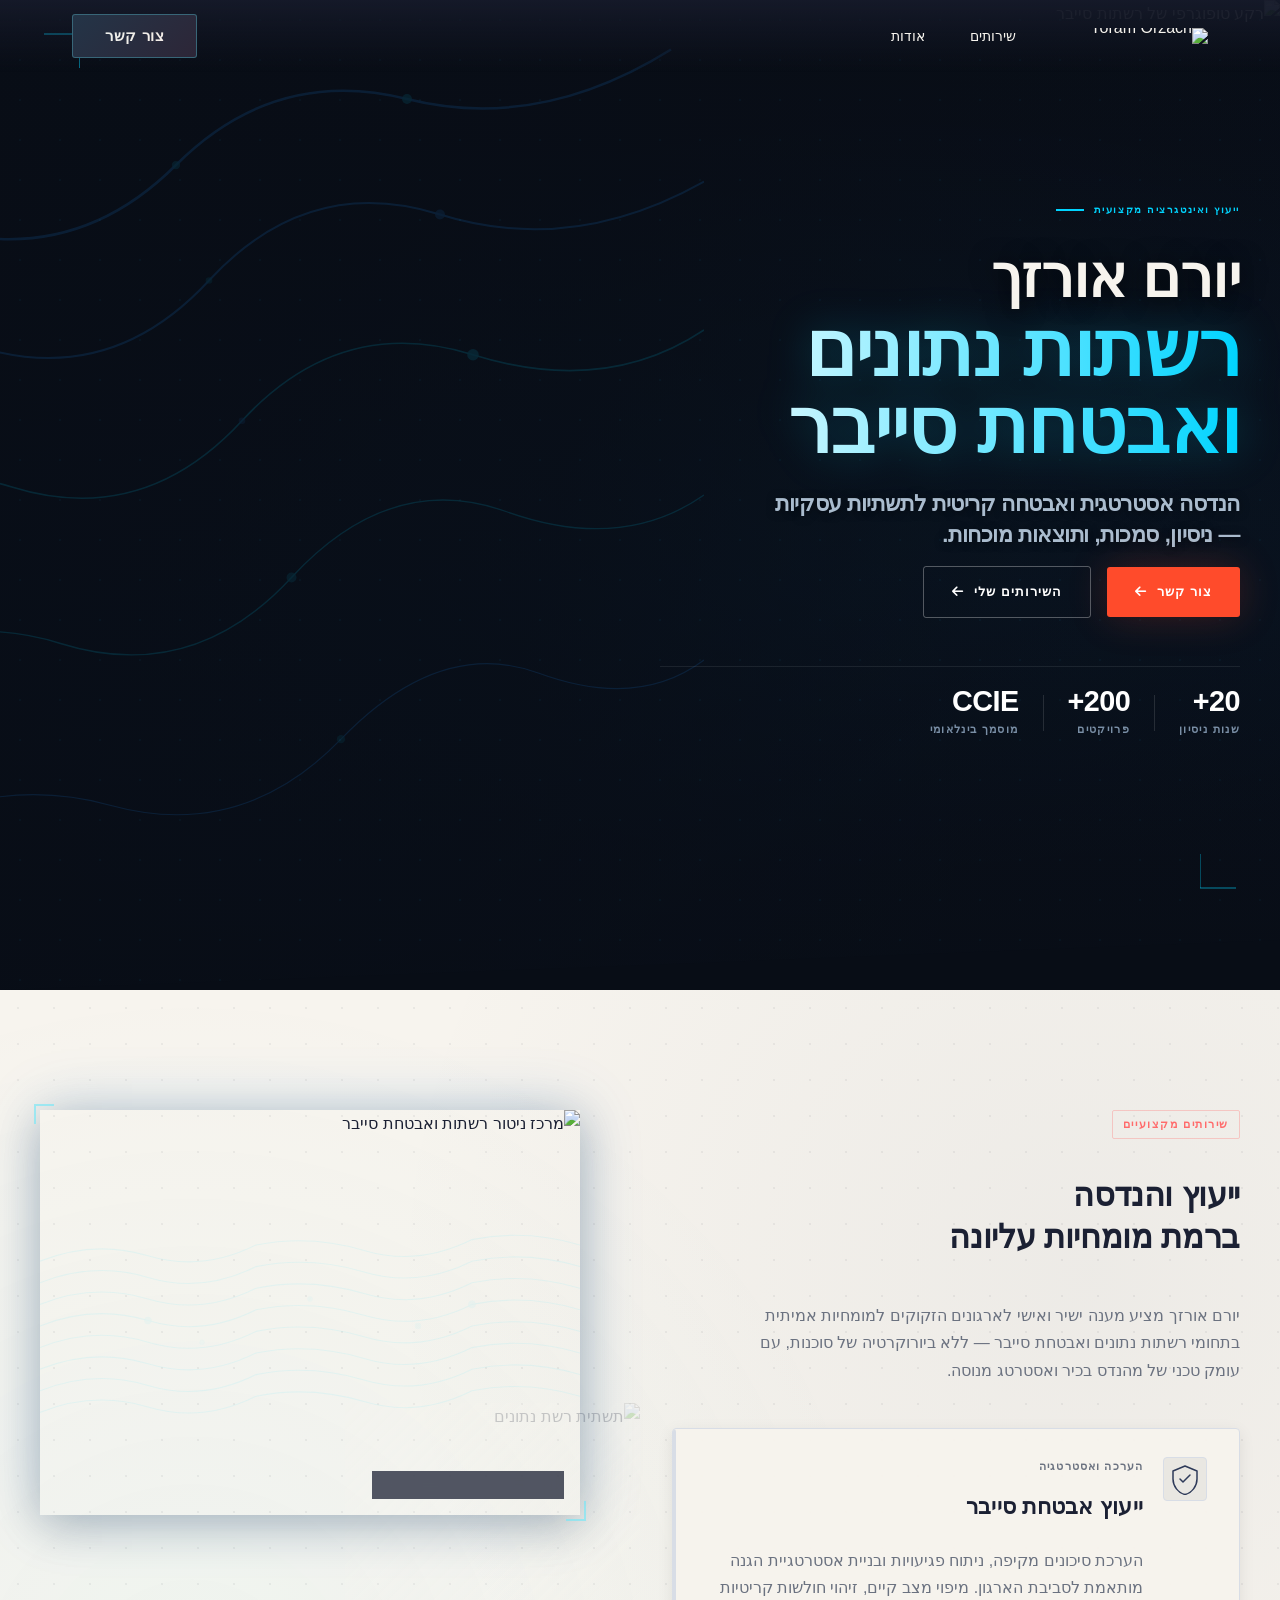
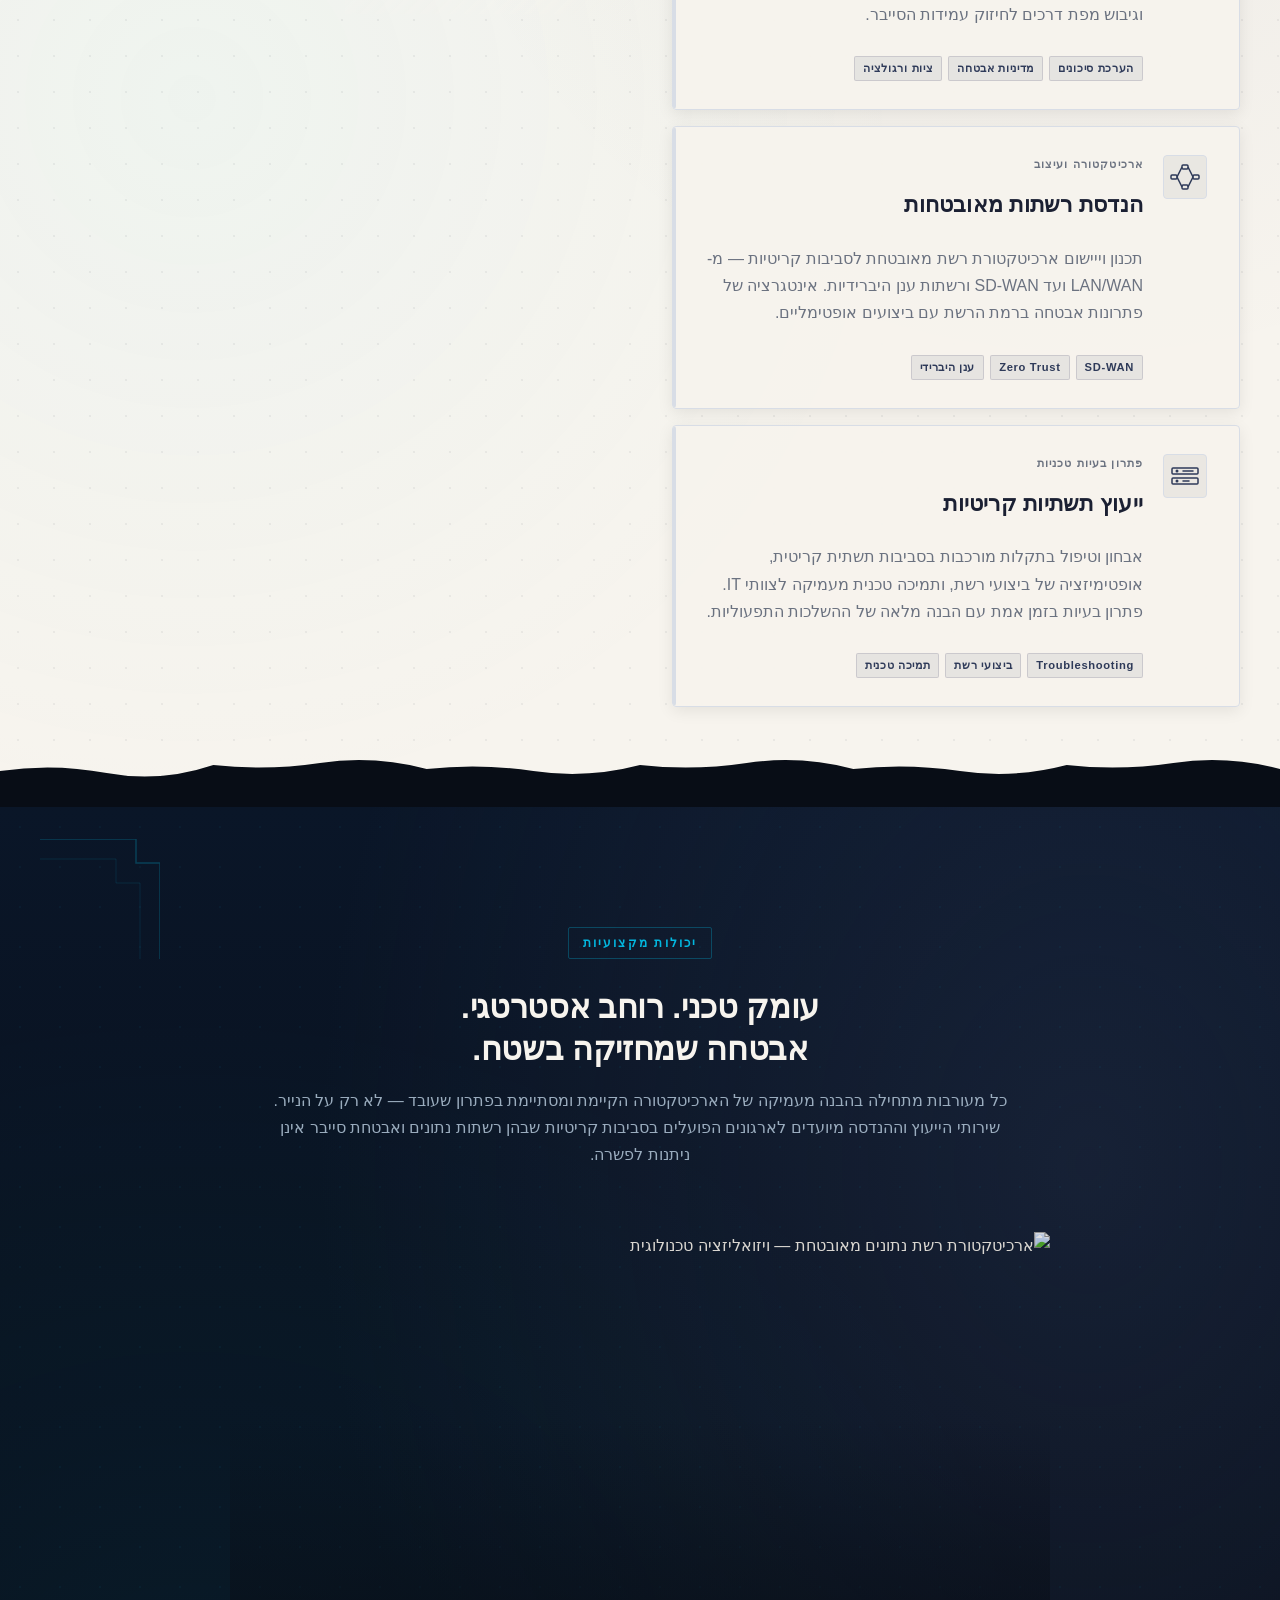
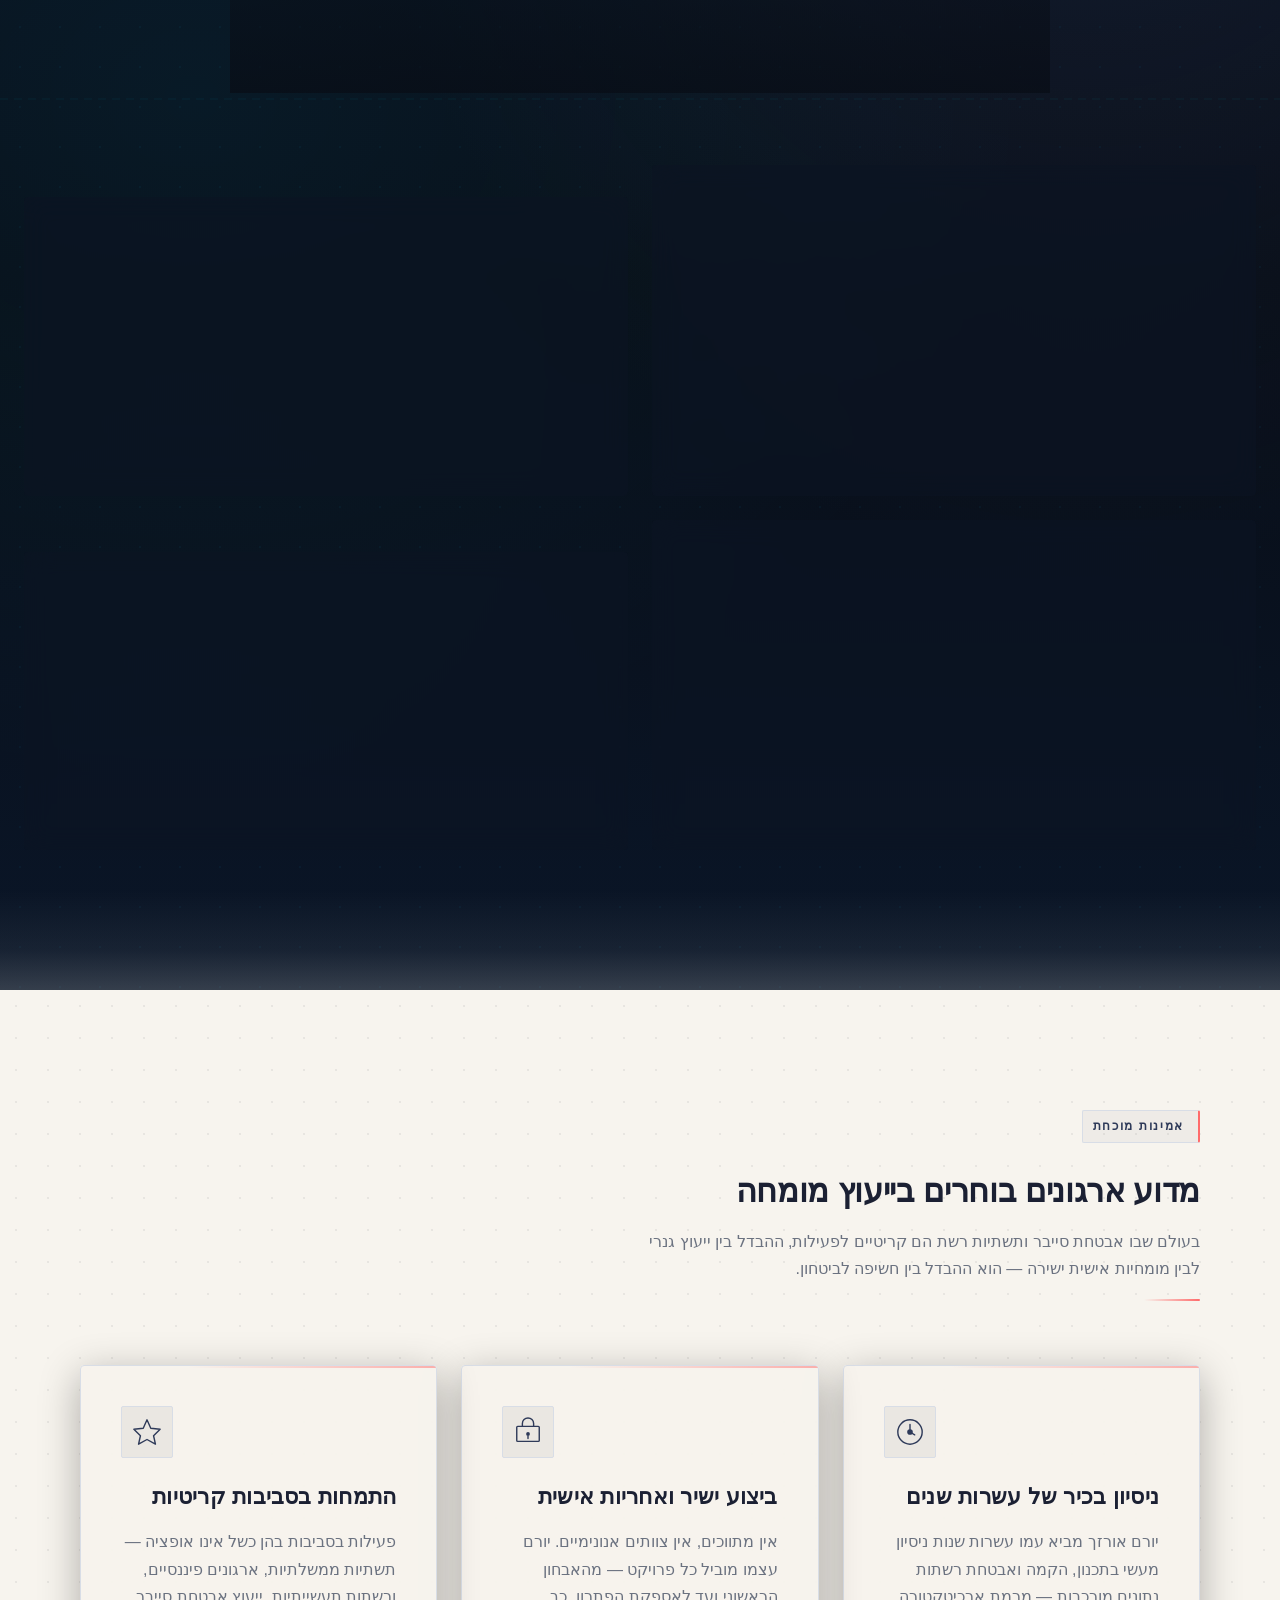
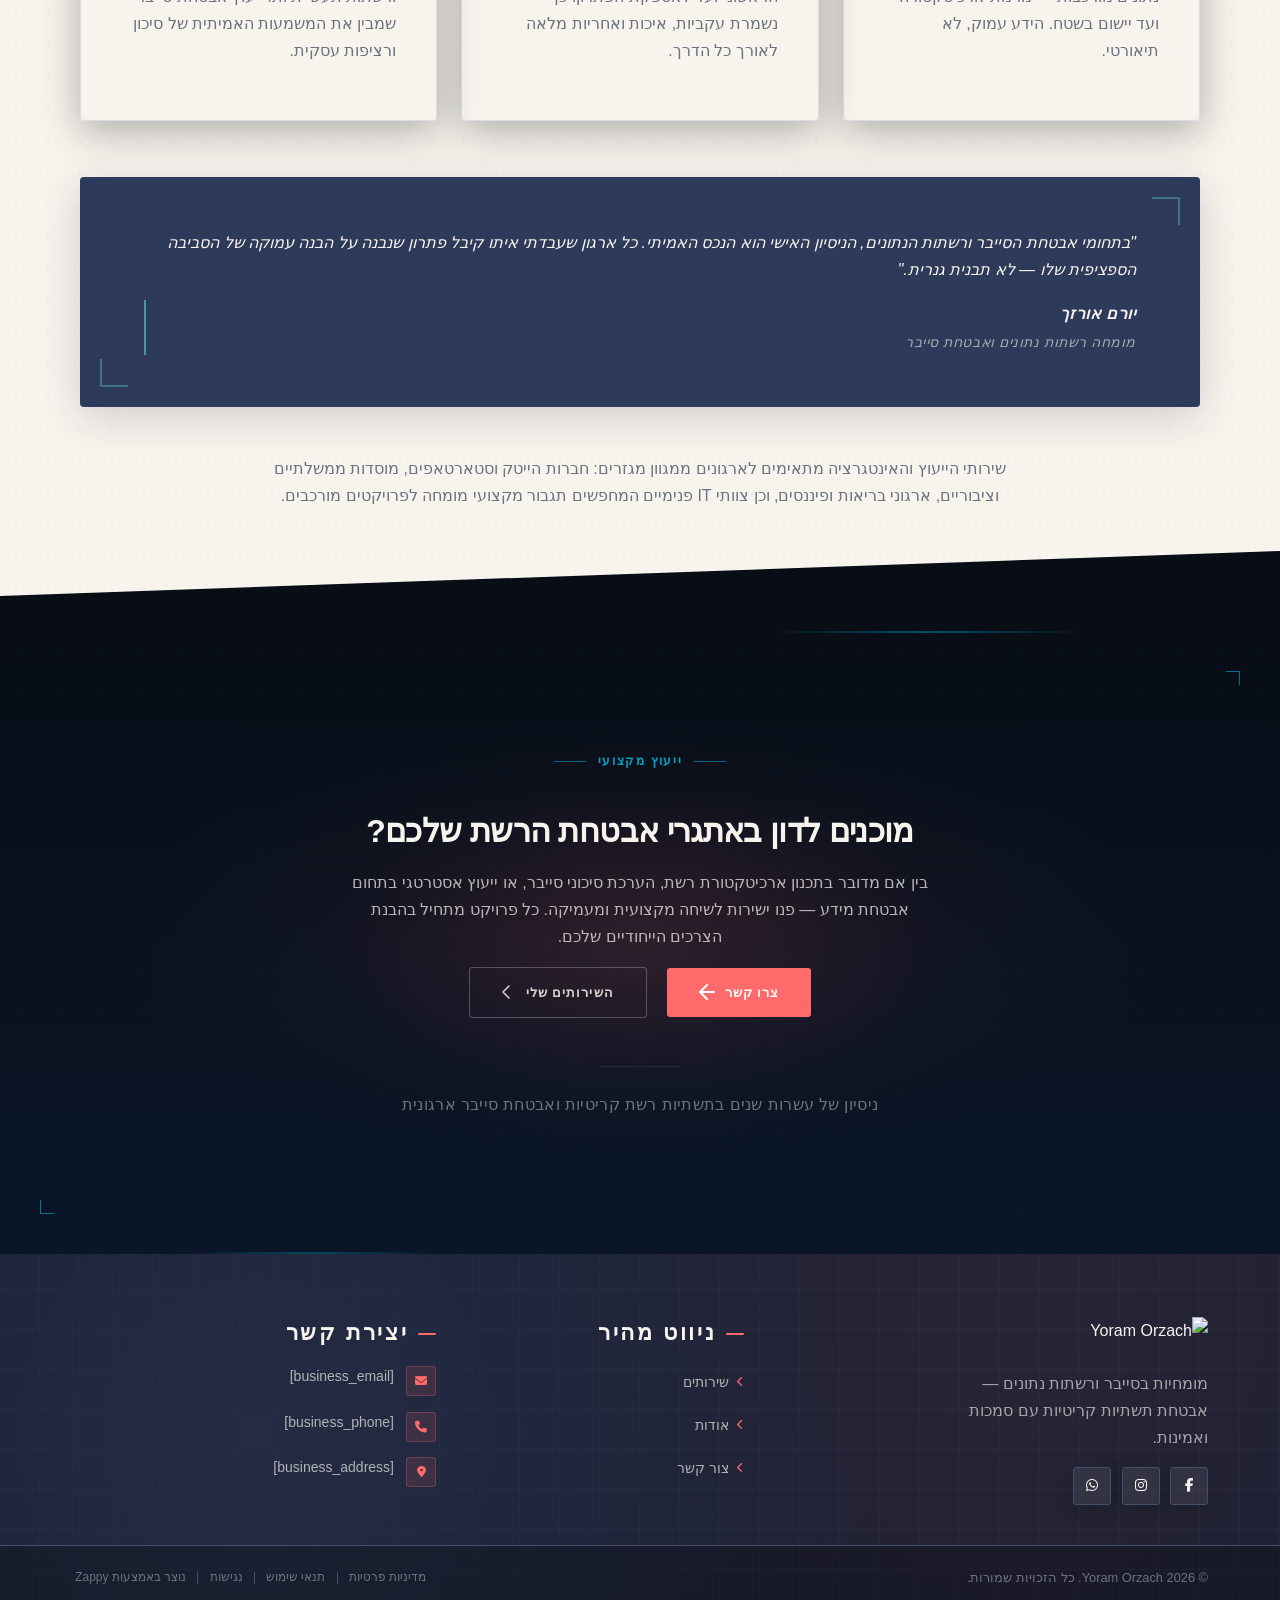
==== index.html @ 41d59caf "Background sync: Progressive GitHub Sync" ====
<!DOCTYPE html>
<html lang="he" dir="rtl">
<head>
    <meta charset="UTF-8">
    <meta name="viewport" content="width=device-width, initial-scale=1.0">
    <meta name="robots" content="index, follow">
    <title>cyber security consulting — Yoram Orzach</title>
    <meta name="description" content="יורם אורזך מציע ייעוץ מקצועי בתחום אבטחת סייבר ורשתות מידע. פתרונות מותאמים אישית לעסקים שמחפשים הגנה אמיתית. צור קשר עוד היום וקבל הגנה מקצועית.">
    <meta name="keywords" content="cyber security consulting, אבטחת סייבר, ייעוץ רשתות מידע, data network security, הגנת סייבר לעסקים">
    
    <!-- Favicons -->
    <link rel="icon" type="image/x-icon" href="/assets/favicon.ico">
    <link rel="icon" type="image/png" sizes="16x16" href="/assets/favicon-16x16.png">
    <link rel="icon" type="image/png" sizes="32x32" href="/assets/favicon-32x32.png">
    <link rel="icon" type="image/png" sizes="48x48" href="/assets/favicon-48x48.png">
    <link rel="icon" type="image/png" sizes="192x192" href="/assets/favicon-192x192.png">
    <link rel="icon" type="image/png" sizes="512x512" href="/assets/favicon-512x512.png">
    <link rel="apple-touch-icon" href="/assets/apple-touch-icon.png">
    <!-- Zappy Analytics -->
<script>
(function() {
  'use strict';
  
  // Configuration
  var config = {
    websiteId: 'f5deb978-ab27-41dd-b381-dd8f44ed0d78',
    apiUrl: 'https://api.zappy5.com/api/analytics/track',
    sessionDuration: 30 * 60 * 1000, // 30 minutes
    visitorDuration: 30 * 24 * 60 * 60 * 1000, // 30 days
    trackPageViews: true,
    trackClicks: true,
    trackFormSubmissions: true
  };
  
  // Generate or retrieve persistent visitor ID (30 days)
  function getVisitorId() {
    var visitorKey = 'zappy_visitor_' + config.websiteId;
    var visitor = null;
    
    try {
      visitor = localStorage.getItem(visitorKey);
      if (visitor) {
        var visitorData = JSON.parse(visitor);
        var now = Date.now();
        
        // Check if visitor ID is still valid (30 days)
        if (now - visitorData.created < config.visitorDuration) {
          // Update last seen timestamp
          visitorData.lastSeen = now;
          localStorage.setItem(visitorKey, JSON.stringify(visitorData));
          return visitorData.id;
        }
      }
    } catch (e) {
      console.warn('Zappy Analytics: LocalStorage not available');
    }
    
    // Generate new visitor ID
    var newVisitorId = 'zv_' + Date.now() + '_' + Math.random().toString(36).substr(2, 9);
    
    try {
      localStorage.setItem(visitorKey, JSON.stringify({
        id: newVisitorId,
        created: Date.now(),
        lastSeen: Date.now()
      }));
    } catch (e) {
      // Continue without local storage
    }
    
    return newVisitorId;
  }
  
  // Generate or retrieve session ID (30 minutes)
  function getSessionId() {
    var sessionKey = 'zappy_session_' + config.websiteId;
    var session = null;
    
    try {
      session = sessionStorage.getItem(sessionKey);
      if (session) {
        var sessionData = JSON.parse(session);
        var now = Date.now();
        
        // Check if session is still valid
        if (now - sessionData.timestamp < config.sessionDuration) {
          // Update timestamp
          sessionData.timestamp = now;
          sessionStorage.setItem(sessionKey, JSON.stringify(sessionData));
          return sessionData.id;
        }
      }
    } catch (e) {
      console.warn('Zappy Analytics: SessionStorage not available');
    }
    
    // Generate new session ID
    var newSessionId = 'zs_' + Date.now() + '_' + Math.random().toString(36).substr(2, 9);
    
    try {
      sessionStorage.setItem(sessionKey, JSON.stringify({
        id: newSessionId,
        timestamp: Date.now()
      }));
    } catch (e) {
      // Continue without session storage
    }
    
    return newSessionId;
  }
  
  var visitorId = getVisitorId();
  var sessionId = getSessionId();
  
  // Track an event
  function trackEvent(eventType, data) {
    data = data || {};
    
    var eventData = {
      website_id: config.websiteId,
      event_type: eventType,
      page_path: window.location.pathname,
      referrer: document.referrer || 'direct',
      visitor_id: visitorId,
      session_id: sessionId,
      metadata: data
    };
    
    // Use sendBeacon if available (better for page unload events)
    if (navigator.sendBeacon) {
      var blob = new Blob([JSON.stringify(eventData)], { type: 'application/json' });
      navigator.sendBeacon(config.apiUrl, blob);
    } else {
      // Fallback to fetch
      fetch(config.apiUrl, {
        method: 'POST',
        headers: {
          'Content-Type': 'application/json'
        },
        body: JSON.stringify(eventData),
        keepalive: true
      }).catch(function(error) {
        console.warn('Zappy Analytics: Failed to track event', error);
      });
    }
  }
  
  // Track page view
  if (config.trackPageViews) {
    trackEvent('pageview', {
      title: document.title,
      url: window.location.href
    });
  }
  
  // Track clicks on important elements
  if (config.trackClicks) {
    document.addEventListener('click', function(e) {
      var target = e.target;
      
      // Track button clicks (counted as actions)
      if (target.tagName === 'BUTTON' || target.closest('button')) {
        var button = target.tagName === 'BUTTON' ? target : target.closest('button');
        trackEvent('click', {
          element: 'button',
          text: button.textContent.trim().substring(0, 100),
          id: button.id || null,
          class: button.className || null
        });
      }
      
      // Track link clicks (navigation - not counted as actions)
      else if (target.tagName === 'A' || target.closest('a')) {
        var link = target.tagName === 'A' ? target : target.closest('a');
        trackEvent('navigation', {
          element: 'link',
          text: link.textContent.trim().substring(0, 100),
          href: link.href,
          external: link.hostname !== window.location.hostname
        });
      }
    }, true);
  }
  
  // Track form submissions
  if (config.trackFormSubmissions) {
    document.addEventListener('submit', function(e) {
      var form = e.target;
      
      trackEvent('form_submit', {
        form_id: form.id || null,
        form_name: form.name || null,
        form_action: form.action || null,
        form_method: form.method || 'GET'
      });
    }, true);
  }
  
  // Track time on page (send on page unload)
  var pageLoadTime = Date.now();
  
  window.addEventListener('beforeunload', function() {
    var timeOnPage = Math.floor((Date.now() - pageLoadTime) / 1000); // in seconds
    
    trackEvent('page_unload', {
      time_on_page: timeOnPage,
      page_path: window.location.pathname
    });
  });
  
  // Expose tracking function globally for custom events
  window.zappyAnalytics = {
    track: trackEvent,
    getVisitorId: function() { return visitorId; },
    getSessionId: function() { return sessionId; }
  };
  
})();
</script>
<!-- End Zappy Analytics -->
    <meta property="og:title" content="cyber security consulting — Yoram Orzach">
    <meta property="og:description" content="יורם אורזך מציע ייעוץ מקצועי בתחום אבטחת סייבר ורשתות מידע. פתרונות מותאמים אישית לעסקים שמחפשים הגנה אמיתית. צור קשר עוד היום וקבל הגנה מקצועית.">
    <meta name="twitter:card" content="summary_large_image">
    <meta name="twitter:title" content="cyber security consulting — Yoram Orzach">
    <meta name="twitter:description" content="יורם אורזך מציע ייעוץ מקצועי בתחום אבטחת סייבר ורשתות מידע. פתרונות מותאמים אישית לעסקים שמחפשים הגנה אמיתית. צור קשר עוד היום וקבל הגנה מקצועית.">
    <meta property="og:type" content="website">
  <meta property="og:locale" content="he_IL">
  
  
  
  
  
  <link rel="stylesheet" href="https://cdnjs.cloudflare.com/ajax/libs/font-awesome/6.4.0/css/all.min.css">

    <!-- Favicons -->
    <link rel="icon" type="image/x-icon" href="/assets/favicon.ico">
    <link rel="icon" type="image/png" sizes="16x16" href="/assets/favicon-16x16.png">
    <link rel="icon" type="image/png" sizes="32x32" href="/assets/favicon-32x32.png">
    <link rel="icon" type="image/png" sizes="48x48" href="/assets/favicon-48x48.png">
    <link rel="icon" type="image/png" sizes="192x192" href="/assets/favicon-192x192.png">
    <link rel="icon" type="image/png" sizes="512x512" href="/assets/favicon-512x512.png">
    <link rel="apple-touch-icon" href="/assets/apple-touch-icon.png">
    <!-- Cookie Consent -->
    <link rel="stylesheet" href="https://cdn.jsdelivr.net/npm/vanilla-cookieconsent@3/dist/cookieconsent.css">
    <script src="https://cdn.jsdelivr.net/npm/vanilla-cookieconsent@3/dist/cookieconsent.umd.js"></script>
    <!-- Mickidum Accessibility Toolbar -->
    <script src="https://cdn.jsdelivr.net/gh/mickidum/acc_toolbar/acctoolbar/acctoolbar.min.js"></script>
    <link rel="stylesheet" href="/styles.css">

    <style id="zappy-dropdown-submenu-styles">
      /* ========== DESKTOP DROPDOWN SUBMENU STYLES ========== */
      /* Base styles for dropdown submenus - parent must be positioned */
      .nav-menu li:has(.sub-menu), nav li:has(.sub-menu), .navbar li:has(.sub-menu), #navMenu li:has(.sub-menu) { position: relative; }
      /* Submenu base - hidden by default */
      .nav-menu .sub-menu, nav .sub-menu, .navbar .sub-menu, #navMenu .sub-menu { display: block !important; position: absolute !important; top: 100%; left: 0; min-width: 220px; background: white; border-radius: 8px; box-shadow: 0 8px 25px rgba(0,0,0,0.15); padding: 8px 0; opacity: 0; visibility: hidden; transform: translateY(10px); transition: all 0.3s ease; z-index: 1000; list-style: none; pointer-events: none; }
      /* CRITICAL: Desktop hover styles to show dropdown */
      .nav-menu li:hover > .sub-menu, nav li:hover > .sub-menu, .navbar li:hover > .sub-menu, #navMenu li:hover > .sub-menu { opacity: 1 !important; visibility: visible !important; transform: translateY(0) !important; pointer-events: auto !important; }
      /* Submenu item styling */
      .sub-menu li { list-style: none; margin: 0; padding: 0; }
      .sub-menu a { display: block !important; padding: 10px 16px !important; color: var(--text-dark, #333) !important; font-weight: 500; text-decoration: none; white-space: nowrap; transition: background-color 0.2s; }
      .sub-menu .zappy-nav-child > a { padding-left: 28px !important; font-size: 0.9em !important; opacity: 0.85 !important; }
      [dir="rtl"] .sub-menu .zappy-nav-child > a, html[lang="he"] .sub-menu .zappy-nav-child > a, html[lang="ar"] .sub-menu .zappy-nav-child > a { padding-left: 10px !important; padding-right: 28px !important; }
      .sub-menu .zappy-nav-parent > a { font-weight: 600 !important; }
      .sub-menu a:hover { background-color: #f5f5f5; }
      /* RTL (Hebrew/Arabic) dropdown positioning */
      [dir="rtl"] .nav-menu .sub-menu, [dir="rtl"] nav .sub-menu, [dir="rtl"] .navbar .sub-menu, html[lang="he"] .nav-menu .sub-menu, html[lang="he"] nav .sub-menu, html[lang="he"] .navbar .sub-menu, html[lang="ar"] .nav-menu .sub-menu, html[lang="ar"] nav .sub-menu, html[lang="ar"] .navbar .sub-menu { left: auto !important; right: 0 !important; }
      /* Hide empty dropdown menus (exclude catalog sub-menus that use <a> children instead of <li>) */
      .sub-menu:empty, .sub-menu:not(:has(li:not(.zappy-hidden-menu-item))):not(:has(> a)), .sub-menu:not(:has(li)):not(:has(> a)) { display: none !important; opacity: 0 !important; visibility: hidden !important; pointer-events: none !important; }
      /* Desktop: show submenu on Menu Group hover */
      li:has(.menu-group-title):hover > .sub-menu { opacity: 1 !important; visibility: visible !important; transform: translateY(0) !important; pointer-events: auto !important; }
      /* Menu Group title styling */
      .nav-menu > li > .menu-group-title, #navMenu > li > .menu-group-title { display: inline-block; padding: 0.5rem 1rem; cursor: default; user-select: none; }
      
      /* ========== MOBILE SUBMENU STYLES ========== */
      @media (max-width: 768px) {
        .nav-menu .sub-menu, nav .sub-menu, .navbar .sub-menu, #navMenu .sub-menu { position: static !important; transform: none !important; box-shadow: none !important; background: transparent !important; max-height: 0; overflow: hidden; opacity: 0; visibility: hidden; transition: max-height 0.3s ease, opacity 0.3s ease; padding: 0 !important; border-radius: 0 !important; }
        .navbar .sub-menu.mobile-expanded, .nav-menu .sub-menu.mobile-expanded, #navMenu .sub-menu.mobile-expanded { max-height: none !important; overflow-y: visible !important; opacity: 1 !important; visibility: visible !important; padding: 8px 0 8px 16px !important; }
        [dir="rtl"] .sub-menu.mobile-expanded, html[lang="he"] .sub-menu.mobile-expanded { padding: 8px 16px 8px 0 !important; }
        /* Disable hover behavior on mobile */
        .nav-menu li:hover > .sub-menu, nav li:hover > .sub-menu, .navbar li:hover > .sub-menu, #navMenu li:hover > .sub-menu { opacity: 0; visibility: hidden; pointer-events: none; }
        .nav-menu li > .sub-menu.mobile-expanded, nav li > .sub-menu.mobile-expanded, .navbar li > .sub-menu.mobile-expanded, #navMenu li > .sub-menu.mobile-expanded { opacity: 1 !important; visibility: visible !important; pointer-events: auto !important; }
        .nav-menu li:has(.sub-menu), nav li:has(.sub-menu), .navbar li:has(.sub-menu), #navMenu li:has(.sub-menu) { display: flex !important; flex-wrap: wrap !important; align-items: center !important; position: relative !important; min-height: 44px !important; }
        .nav-menu li:has(.sub-menu) > a, nav li:has(.sub-menu) > a, .navbar li:has(.sub-menu) > a, #navMenu li:has(.sub-menu) > a { flex: 1 !important; min-width: 0 !important; }
        .nav-menu li:has(.sub-menu) > .menu-group-title, nav li:has(.sub-menu) > .menu-group-title, .navbar li:has(.sub-menu) > .menu-group-title, #navMenu li:has(.sub-menu) > .menu-group-title { flex: 1 !important; min-width: 0 !important; padding: 0 !important; line-height: inherit !important; }
        .nav-menu li:has(.sub-menu) > .sub-menu, nav li:has(.sub-menu) > .sub-menu, .navbar li:has(.sub-menu) > .sub-menu, #navMenu li:has(.sub-menu) > .sub-menu { flex-basis: 100% !important; width: 100% !important; }
        .nav-menu li:has(.sub-menu) > a [class*="chevron"], .nav-menu li:has(.sub-menu) > a [class*="arrow"], .nav-menu li:has(.sub-menu) > a .fa-chevron-down, .nav-menu li:has(.sub-menu) > a .fa-angle-down, nav li:has(.sub-menu) > a [class*="chevron"], nav li:has(.sub-menu) > a [class*="arrow"], #navMenu li:has(.sub-menu) > a [class*="chevron"], #navMenu li:has(.sub-menu) > a [class*="arrow"] { display: none !important; visibility: hidden !important; }
        .mobile-submenu-toggle { display: flex !important; align-items: center !important; justify-content: center !important; width: 44px !important; height: auto !important; background: transparent !important; border: none !important; cursor: pointer !important; color: var(--text-dark) !important; position: static !important; flex-shrink: 0 !important; align-self: stretch !important; z-index: 2 !important; padding: 0 !important; margin: 0 !important; }
        .mobile-submenu-toggle::after { content: '' !important; width: 0 !important; height: 0 !important; border-left: 6px solid transparent !important; border-right: 6px solid transparent !important; border-top: 7px solid currentColor !important; transition: transform 0.3s ease !important; }
        .mobile-submenu-toggle.expanded::after { transform: rotate(180deg) !important; }
        .sub-menu a { padding: 10px 0 !important; display: block !important; color: var(--text-dark) !important; white-space: normal !important; }
        .sub-menu .zappy-nav-child > a { padding-left: 28px !important; font-size: 0.9em !important; opacity: 0.85 !important; }
        [dir="rtl"] .sub-menu .zappy-nav-child > a, html[lang="he"] .sub-menu .zappy-nav-child > a, html[lang="ar"] .sub-menu .zappy-nav-child > a { padding-left: 0 !important; padding-right: 28px !important; }
        .sub-menu .zappy-nav-parent > a { font-weight: 600 !important; }
        .nav-menu.active, #navMenu.active { max-width: 100vw !important; overflow-x: hidden !important; box-sizing: border-box !important; }
        .navbar .sub-menu li a, nav.navbar .sub-menu li a, .zappy-products-dropdown .sub-menu a { color: var(--text-dark) !important; }
      }
      @media (min-width: 769px) { .mobile-submenu-toggle { display: none !important; } }
    </style>

    <style id="mobile-lang-menu-deployed-css">
    @media (max-width: 768px) {
      .lang-switcher,
      .nav-cta-container .lang-switcher,
      .nav-container .lang-switcher,
      .navbar .lang-switcher,
      .navbar .nav-cta-container .lang-switcher,
      .nav-icons-left .lang-switcher,
      .nav-ecommerce-icons .lang-switcher { display: none !important; }
      .mobile-lang-menu { width: 100%; border-top: 1px solid rgba(128,128,128,0.2); padding: 8px 0 0 0; margin-top: 8px; }
      .mobile-lang-toggle { display: flex !important; align-items: center; justify-content: space-between; width: 100%; padding: 12px 16px; background: none; border: none; cursor: pointer; font-size: 15px; color: inherit; font-family: inherit; }
      .mobile-lang-toggle::after { content: ''; display: inline-block; width: 8px; height: 8px; border-right: 2px solid currentColor; border-bottom: 2px solid currentColor; transform: rotate(45deg); transition: transform 0.3s ease; margin-left: 8px; }
      .mobile-lang-toggle.expanded::after { transform: rotate(-135deg); }
      .mobile-lang-options { max-height: 0; overflow: hidden; transition: max-height 0.3s ease; }
      .mobile-lang-options.expanded { max-height: 300px; }
      .mobile-lang-option { display: flex !important; align-items: center; gap: 10px; padding: 10px 24px; text-decoration: none; color: inherit; font-size: 14px; font-family: inherit; }
      .mobile-lang-option:hover { background: rgba(128,128,128,0.1); }
      .mobile-lang-option.active { font-weight: 600; opacity: 0.7; pointer-events: none; }
      .mobile-lang-option img { width: 20px; height: 20px; border-radius: 50%; }
    }
    @media (min-width: 769px) {
      .mobile-lang-menu { display: none !important; }
    }
    </style>

    <style id="zappy-widget-visibility">
      #mic-access-tool-general-button, .mic-access-tool-general-button,
      #mic-init-access-tool .mic-access-tool-general-button, #mic-init-access-tool #mic-access-tool-general-button,
      ._access-icon, #mic-access-tool-box, .mic-access-tool-box,
      #mic-init-access-tool #mic-access-tool-box, div[id*="mic-access-tool-box"], ._access-menu {
        display: none !important; visibility: hidden !important; opacity: 0 !important; pointer-events: none !important;
      }
    </style>
</head>
<body>

  <nav class="navbar" dir="rtl">
  <button class="mobile-toggle" id="mobileToggle" aria-label="Menu">
    <svg class="hamburger-icon" width="24" height="24" viewBox="0 0 24 24" fill="none">
      <path d="M3 12h18M3 6h18M3 18h18" stroke="currentColor" stroke-width="2" stroke-linecap="round"></path>
    </svg>
    <svg class="close-icon" width="24" height="24" viewBox="0 0 24 24" fill="none" style="display: none;">
      <path d="M18 6L6 18M6 6l12 12" stroke="currentColor" stroke-width="2" stroke-linecap="round"></path>
    </svg>
  </button>

  <button class="phone-header-btn" data-phone="[business_phone]" aria-label="Call">
    <svg width="20" height="20" viewBox="0 0 24 24" fill="currentColor">
      <path d="M22 16.92v3a2 2 0 0 1-2.18 2 19.79 19.79 0 0 1-8.63-3.07 19.5 19.5 0 0 1-6-6 19.79 19.79 0 0 1-3.07-8.67A2 2 0 0 1 4.11 2h3a2 2 0 0 1 2 1.72 12.84 12.84 0 0 0 .7 2.81 2 2 0 0 1-.45 2.11L8.09 9.91a16 16 0 0 0 6 6l1.27-1.27a2 2 0 0 1 2.11-.45 12.84 12.84 0 0 0 2.81.7A2 2 0 0 1 22 16.92z"></path>
    </svg>
  </button>

  <div class="nav-container">
    <div class="nav-right-group"><div class="nav-brand">
      <a href="/" class="logo-link">
        <img src="/assets/yoram-orzach-data-networks-and-cyber-security-logo.webp" alt="Yoram Orzach" class="logo">
      </a>
    </div><ul class="nav-menu" id="navMenu"><li><a href="/services">שירותים</a></li><li><a href="/about">אודות</a></li></ul></div>

    

    <div class="nav-cta-container">
      <a href="/contact" class="nav-cta-btn">צור קשר</a>
    </div>
  </div>
</nav>
<script>

// Navbar Mobile Menu Toggle and Contrast Fix
(function() {
  // Use 'load' event instead of 'DOMContentLoaded' to ensure we run AFTER all other scripts
  window.addEventListener('load', function() {
    
    // FIX MOBILE BUTTON CONTRAST
    // Detect navbar background color and apply contrasting color to mobile buttons
    const navbar = document.querySelector('.navbar, nav, header');
    if (!navbar) {
      console.log('[Navbar] Navbar element not found');
      return;
    }
    
    // DECLARE VARIABLES EARLY to avoid Temporal Dead Zone errors
    // These are used in multiple places below
    let mobileToggle = document.getElementById('mobileToggle') ||
                       document.querySelector('.mobile-toggle') ||
                       document.querySelector('.hamburger') ||
                       document.querySelector('.hamburger-menu') ||
                       document.querySelector('.menu-toggle') ||
                       document.querySelector('.burger-menu') ||
                       document.querySelector('[aria-label="Menu"]') ||
                       document.querySelector('[aria-label="תפריט"]');
    
    const phoneBtn = document.querySelector('.phone-header-btn');
    
    const computedStyle = window.getComputedStyle(navbar);
    let bgColor = computedStyle.backgroundColor;
    
    console.log('[Navbar] Initial navbar background:', bgColor);
    
    // Check if background is transparent or rgba with 0 alpha
    const isTransparent = bgColor === 'transparent' || 
                         bgColor === 'rgba(0, 0, 0, 0)' ||
                         (bgColor.startsWith('rgba') && bgColor.includes(', 0)'));
    
    if (isTransparent) {
      // Check for background-image or gradient
      const bgImage = computedStyle.backgroundImage;
      if (bgImage && bgImage !== 'none') {
        console.log('[Navbar] Navbar has background image/gradient, using dark text');
        bgColor = 'rgb(240, 240, 240)'; // Assume light background
      } else {
        // Transparent navbar - check body background
        const bodyBg = window.getComputedStyle(document.body).backgroundColor;
        console.log('[Navbar] Navbar transparent, using body background:', bodyBg);
        bgColor = bodyBg;
      }
    }
    
    // Calculate luminance to determine if background is light or dark
    const rgb = bgColor.match(/\d+/g);
    if (rgb && rgb.length >= 3) {
      const r = parseInt(rgb[0]);
      const g = parseInt(rgb[1]);
      const b = parseInt(rgb[2]);
      const luminance = (0.299 * r + 0.587 * g + 0.114 * b) / 255;
      
      // Mobile button colors are set by Claude's AI-generated CSS (same as .nav-menu a)
      // No dynamic color overrides needed - colors come from the generated navbar CSS
      console.log('[Navbar] Mobile button colors preserved from Claude CSS (luminance:', luminance.toFixed(2) + ')');
      
      // FIX ICON SIZES - Ensure SVGs are properly sized and visible
      // INJECT CRITICAL CSS TO OVERRIDE ANY CONFLICTING RULES
      const criticalCSS = document.createElement('style');
      criticalCSS.id = 'zappy-mobile-nav-fix';
      const htmlLang = document.documentElement.lang || 'en';
      const htmlDir = document.documentElement.dir || 'ltr';
      // Check both dir attribute AND lang for RTL detection
      // dir="rtl" is the most reliable indicator
      const isRTL = htmlDir === 'rtl' || htmlLang === 'he' || htmlLang === 'ar';
      
      criticalCSS.textContent = `
        /* Hide mobile buttons on desktop, show only on mobile */
        @media (min-width: 769px) {
          .mobile-toggle,
          .phone-header-btn {
            display: none !important;
          }
        }
        
        /* Show and position mobile buttons correctly on mobile */
        @media (max-width: 768px) {
          .mobile-toggle,
          .phone-header-btn {
            position: absolute !important;
            top: 50% !important;
            transform: translateY(-50%) !important;
            z-index: 1001 !important;
            display: flex !important;
            align-items: center !important;
            justify-content: center !important;
            width: 36px !important;
            height: 36px !important;
            border-radius: 50% !important;
            border: none !important;
            cursor: pointer !important;
            padding: 6px !important;
            background: none !important;
            color: var(--nav-text, var(--text-dark)) !important;
          }
          
          /* LTR positioning (default): hamburger LEFT, phone RIGHT */
          html:not([dir="rtl"]):not([lang="he"]):not([lang="ar"]) .mobile-toggle,
          html[dir="ltr"] .mobile-toggle {
            left: 12px !important;
            right: auto !important;
          }
          html:not([dir="rtl"]):not([lang="he"]):not([lang="ar"]) .phone-header-btn,
          html[dir="ltr"] .phone-header-btn {
            right: 12px !important;
            left: auto !important;
          }
          
          /* RTL positioning: hamburger RIGHT, phone LEFT */
          html[dir="rtl"] .mobile-toggle,
          html[lang="he"] .mobile-toggle,
          html[lang="ar"] .mobile-toggle {
            right: 12px !important;
            left: auto !important;
          }
          html[dir="rtl"] .phone-header-btn,
          html[lang="he"] .phone-header-btn,
          html[lang="ar"] .phone-header-btn {
            left: 12px !important;
            right: auto !important;
          }
          
          /* CRITICAL: Ensure nav-container has min-height on mobile */
          /* All children are positioned absolutely/fixed on mobile, so height:auto collapses to 0 */
          .nav-container {
            min-height: 70px !important;
            position: relative !important;
          }
          
          /* Ensure SVG icons are properly sized and inherit color */
          .mobile-toggle svg,
          .phone-header-btn svg {
            width: 24px !important;
            height: 24px !important;
            /* Don't force display - let JavaScript control hamburger/close toggle */
          }
          
          /* Reset nav-cta-container on mobile - remove desktop box-shadow/padding */
          /* that creates a visible ghost box when CTA button is hidden */
          .nav-cta-container {
            box-shadow: none !important;
            padding: 0 !important;
          }
          
          /* Hide nav-cta-container entirely on mobile when there's no lang-switcher */
          /* (only the CTA button is inside, and it's hidden on mobile) */
          .nav-cta-container:not(:has(.lang-switcher)) {
            display: none !important;
          }
          
          /* CRITICAL: Prevent hero image fade gradient from bleeding over headline text */
          /* The .image-fade-gradient has bottom: -30px (extends below parent) */
          /* On mobile stacked layout, this overlaps the h1 text below the image */
          .hero-image-column {
            overflow: hidden !important;
          }
          .image-fade-gradient {
            bottom: 0 !important;
          }
          
          /* Hide desktop language switcher on mobile - hamburger menu handles it */
          /* High specificity to override stored CSS */
          .lang-switcher,
          .nav-cta-container .lang-switcher,
          .nav-container .lang-switcher,
          .navbar .lang-switcher,
          .navbar .nav-cta-container .lang-switcher {
            display: none !important;
          }
        }
      `;
      
      // Remove existing fix if present and inject new one
      const existing = document.getElementById('zappy-mobile-nav-fix');
      if (existing) existing.remove();
      document.head.appendChild(criticalCSS);
      
      console.log('[Navbar] Critical CSS injected for mobile nav positioning');
      
      // ONLY apply inline positioning styles on mobile viewport
      // On desktop, the CSS handles hiding these buttons with display: none
      // Inline styles were breaking desktop layout by overriding CSS
      const isMobileViewport = window.innerWidth <= 768;
      
      if (mobileToggle) {
        // Icon sizing applies to all viewports for consistency
        const hamburgerIcon = mobileToggle.querySelector('.hamburger-icon');
        const closeIcon = mobileToggle.querySelector('.close-icon');
        
        if (hamburgerIcon) {
          hamburgerIcon.style.setProperty('width', '24px', 'important');
          hamburgerIcon.style.setProperty('height', '24px', 'important');
          hamburgerIcon.style.setProperty('display', 'block', 'important'); // Show hamburger by default
        }
        if (closeIcon) {
          closeIcon.style.setProperty('width', '24px', 'important');
          closeIcon.style.setProperty('height', '24px', 'important');
          closeIcon.style.setProperty('display', 'none', 'important'); // Hide close icon by default
        }
        
        // ONLY set positioning inline styles on mobile
        if (isMobileViewport) {
          mobileToggle.style.setProperty('position', 'absolute', 'important');
          mobileToggle.style.setProperty('top', '50%', 'important');
          mobileToggle.style.setProperty('transform', 'translateY(-50%)', 'important');
          mobileToggle.style.setProperty('z-index', '1001', 'important');
          
          // Clear any inline left/right so CSS can take over based on html[dir]
          mobileToggle.style.removeProperty('left');
          mobileToggle.style.removeProperty('right');
          
          console.log('[Navbar] Mobile toggle positioning applied (mobile viewport)');
        } else {
          // On desktop, clear any positioning styles to let CSS handle it
          mobileToggle.style.removeProperty('position');
          mobileToggle.style.removeProperty('top');
          mobileToggle.style.removeProperty('transform');
          mobileToggle.style.removeProperty('z-index');
          mobileToggle.style.removeProperty('left');
          mobileToggle.style.removeProperty('right');
          console.log('[Navbar] Desktop viewport - cleared mobile toggle inline positioning');
        }
      }
      
      if (phoneBtn) {
        // Icon sizing applies to all viewports
        const phoneIcon = phoneBtn.querySelector('svg');
        if (phoneIcon) {
          phoneIcon.style.width = '24px';
          phoneIcon.style.height = '24px';
          phoneIcon.setAttribute('width', '24');
          phoneIcon.setAttribute('height', '24');
        }
        
        // ONLY set positioning inline styles on mobile
        if (isMobileViewport) {
          phoneBtn.style.setProperty('position', 'absolute', 'important');
          phoneBtn.style.setProperty('top', '50%', 'important');
          phoneBtn.style.setProperty('transform', 'translateY(-50%)', 'important');
          phoneBtn.style.setProperty('z-index', '1001', 'important');
          
          // Clear any inline left/right so CSS can take over based on html[dir]
          phoneBtn.style.removeProperty('left');
          phoneBtn.style.removeProperty('right');
          
          console.log('[Navbar] Phone button positioning applied (mobile viewport)');
        } else {
          // On desktop, clear any positioning styles to let CSS handle it
          phoneBtn.style.removeProperty('position');
          phoneBtn.style.removeProperty('top');
          phoneBtn.style.removeProperty('transform');
          phoneBtn.style.removeProperty('z-index');
          phoneBtn.style.removeProperty('left');
          phoneBtn.style.removeProperty('right');
          console.log('[Navbar] Desktop viewport - cleared phone button inline positioning');
        }
      }
    } else {
      console.log('[Navbar] Could not parse background color:', bgColor);
    }
    
    // MOBILE MENU TOGGLE
    // Re-query in case DOM changed (mobileToggle already declared at top of function)
    mobileToggle = document.getElementById('mobileToggle') ||
                   document.querySelector('.mobile-toggle') ||
                   document.querySelector('.hamburger') ||
                   document.querySelector('.hamburger-menu') ||
                   document.querySelector('.menu-toggle') ||
                   document.querySelector('.burger-menu') ||
                   document.querySelector('[aria-label="Menu"]') ||
                   document.querySelector('[aria-label="תפריט"]');
    
    // EXPANDED SEARCH: Find nav menu by ID or class
    const navMenu = document.getElementById('navMenu') ||
                  document.querySelector('.nav-menu') ||
                  document.querySelector('.nav-links') ||
                  document.querySelector('nav ul:not(.submenu)');
    
    if (!mobileToggle || !navMenu) {
      console.log('[Navbar] Mobile toggle or menu not found:', { toggle: !!mobileToggle, menu: !!navMenu });
      return;
    }
    
    // Ensure navMenu has ID for CSS targeting
    if (!navMenu.id) {
      navMenu.id = 'navMenu';
    }
    
    console.log('[Navbar] Initializing mobile menu...');
    
    // Remove any existing event listeners by cloning the button
    const newToggle = mobileToggle.cloneNode(true);
    mobileToggle.parentNode.replaceChild(newToggle, mobileToggle);
    
    // Toggle menu on button click - use newToggle now
    newToggle.addEventListener('click', function(e) {
      e.preventDefault();
      e.stopPropagation();
      
      const hamburgerIcon = this.querySelector('.hamburger-icon');
      const closeIcon = this.querySelector('.close-icon');
      const isActive = navMenu.classList.contains('active');
      
      if (isActive) {
        // Close menu
        navMenu.classList.remove('active');
        if (hamburgerIcon) hamburgerIcon.style.setProperty('display', 'block', 'important');
        if (closeIcon) closeIcon.style.setProperty('display', 'none', 'important');
        document.body.style.overflow = '';
        console.log('[Navbar] Menu closed');
      } else {
        // Open menu
        navMenu.classList.add('active');
        if (hamburgerIcon) hamburgerIcon.style.setProperty('display', 'none', 'important');
        if (closeIcon) closeIcon.style.setProperty('display', 'block', 'important');
        document.body.style.overflow = 'hidden';
        console.log('[Navbar] Menu opened');
      }
    });
    
    // Close menu when clicking nav links (but NOT dropdown toggles)
    const navLinks = navMenu.querySelectorAll('a');
    navLinks.forEach(function(link) {
      link.addEventListener('click', function() {
        // Don't close if it's a dropdown child (unless it's a real navigation link)
        if (this.getAttribute('href') === '#') return;
        
        const hamburgerIcon = newToggle.querySelector('.hamburger-icon');
        const closeIcon = newToggle.querySelector('.close-icon');
        
        navMenu.classList.remove('active');
        if (hamburgerIcon) hamburgerIcon.style.setProperty('display', 'block', 'important');
        if (closeIcon) closeIcon.style.setProperty('display', 'none', 'important');
        document.body.style.overflow = '';
        console.log('[Navbar] Menu closed (link clicked)');
      });
    });
    
    // DROPDOWN MENU TOGGLE (for mobile and touch devices)
    var dropdownToggles = navMenu.querySelectorAll('.dropdown-toggle');
    dropdownToggles.forEach(function(toggle) {
      toggle.addEventListener('click', function(e) {
        e.preventDefault();
        e.stopPropagation();
        var parent = this.closest('.nav-dropdown');
        if (!parent) return;
        
        // Close other open dropdowns at the same level
        var siblings = parent.parentNode.querySelectorAll('.nav-dropdown.open');
        siblings.forEach(function(sib) {
          if (sib !== parent) sib.classList.remove('open');
        });
        
        parent.classList.toggle('open');
        console.log('[Navbar] Dropdown toggled:', parent.classList.contains('open') ? 'open' : 'closed');
      });
    });
    
    // Close dropdowns when clicking outside
    document.addEventListener('click', function(e) {
      if (!e.target.closest('.nav-dropdown')) {
        var openDropdowns = document.querySelectorAll('.nav-dropdown.open');
        openDropdowns.forEach(function(dd) { dd.classList.remove('open'); });
      }
    });
    
    console.log('[Navbar] Dropdown handlers initialized for ' + dropdownToggles.length + ' dropdowns');
    
    // Phone button functionality (phoneBtn already declared at top of function)
    if (phoneBtn) {
      phoneBtn.addEventListener('click', function() {
        // Get phone number from placeholder in page or use default
        const phoneLinks = document.querySelectorAll('a[href^="tel:"]');
        const phoneNumber = phoneLinks.length > 0 
          ? phoneLinks[0].getAttribute('href').replace('tel:', '')
          : '[business_phone]';
        
        window.location.href = 'tel:' + phoneNumber;
        console.log('[Navbar] Phone button clicked');
      });
    }
    
    console.log('[Navbar] Mobile menu initialized successfully');
    
    // === WHATSAPP BUTTON VISIBILITY FIX ===
    // Ensure WhatsApp floating button is hidden on desktop and visible on mobile
    // IMPORTANT: Only target the floating button by its class, NOT generic wa.me links
    const handleWhatsAppVisibility = function() {
      const whatsappBtn = document.querySelector('.whatsapp-float');
      if (whatsappBtn) {
        const isDesktop = window.innerWidth >= 769;
        if (isDesktop) {
          whatsappBtn.style.setProperty('display', 'none', 'important');
          whatsappBtn.style.setProperty('visibility', 'hidden', 'important');
          whatsappBtn.style.setProperty('opacity', '0', 'important');
          whatsappBtn.style.setProperty('pointer-events', 'none', 'important');
          console.log('[WhatsApp] Button hidden on desktop');
        } else {
          whatsappBtn.style.removeProperty('display');
          whatsappBtn.style.removeProperty('visibility');
          whatsappBtn.style.removeProperty('opacity');
          whatsappBtn.style.removeProperty('pointer-events');
          console.log('[WhatsApp] Button visible on mobile');
        }
      }
    };
    
    // Run on load
    handleWhatsAppVisibility();
    
    // Run on resize with debouncing
    let resizeTimer;
    window.addEventListener('resize', function() {
      clearTimeout(resizeTimer);
      resizeTimer = setTimeout(handleWhatsAppVisibility, 100);
    });
  });
})();

</script>
  
  <main>
    <section class="index-hero-section" data-layout-spec="בית-hero" dir="rtl" data-hero-type="fullscreen-scrim">
  <!-- Background image layer -->
  <div class="index-hero-bg" aria-hidden="true">
    <img data-hero-bg="true" data-placeholder="index-hero-image-1" data-context="Abstract cyber terrain background: topographic signal lines forming a dark network map, deep midnight blue and near-black gradients, faint glowing infrastructure light traces resembling data flow paths, subtle node intersections with soft cyan luminescence, atmospheric and cinematic mood, ultra-wide aspect ratio for full-bleed hero background" width="1440" height="900" src="/assets/site-index-hero-image-1.webp" alt="רקע טופוגרפי של רשתות סייבר">
  </div>

  <!-- Scrim overlay -->
  <div class="index-hero-scrim" aria-hidden="true"></div>

  <!-- Topographic decorative SVG -->
  <svg class="index-hero-topo-deco" data-no-icon-edit="true" aria-hidden="true" viewBox="0 0 700 600" fill="none" xmlns="http://www.w3.org/2000/svg" preserveAspectRatio="xMaxYMid slice">
    <g opacity="0.13">
      <path d="M680 30 Q600 80 520 60 Q440 40 380 100 Q320 160 240 140 Q160 120 80 180 Q20 220 0 260" stroke="#1E90FF" stroke-width="1.5" fill="none"></path>
      <path d="M700 110 Q620 155 540 130 Q460 105 400 170 Q340 235 260 210 Q180 185 100 250 Q40 290 0 340" stroke="#1E90FF" stroke-width="1.2" fill="none"></path>
      <path d="M700 200 Q640 240 560 215 Q480 190 420 255 Q360 320 280 295 Q200 270 120 335 Q60 370 0 420" stroke="#00D4FF" stroke-width="1" fill="none"></path>
      <path d="M700 300 Q650 335 580 310 Q510 285 450 350 Q390 415 310 390 Q230 365 150 425 Q80 460 0 500" stroke="#00D4FF" stroke-width="0.8" fill="none"></path>
      <path d="M700 400 Q660 430 600 408 Q540 386 480 448 Q420 510 340 488 Q260 466 180 520 Q110 555 0 580" stroke="#1E90FF" stroke-width="0.7" fill="none"></path>
      <!-- Node glows at intersections -->
      <circle cx="520" cy="60" r="3" fill="#00D4FF" opacity="0.7"></circle>
      <circle cx="380" cy="100" r="2.5" fill="#00D4FF" opacity="0.6"></circle>
      <circle cx="540" cy="130" r="3" fill="#1E90FF" opacity="0.7"></circle>
      <circle cx="400" cy="170" r="2" fill="#00D4FF" opacity="0.5"></circle>
      <circle cx="560" cy="215" r="3.5" fill="#00D4FF" opacity="0.8"></circle>
      <circle cx="420" cy="255" r="2" fill="#1E90FF" opacity="0.5"></circle>
      <circle cx="450" cy="350" r="3" fill="#00D4FF" opacity="0.6"></circle>
      <circle cx="480" cy="448" r="2.5" fill="#00D4FF" opacity="0.5"></circle>
    </g>
  </svg>

  <!-- Corner bracket accent (top-right in RTL) -->
  <div class="index-hero-bracket-tr" aria-hidden="true">
    <svg data-no-icon-edit="true" aria-hidden="true" width="48" height="48" viewBox="0 0 48 48" fill="none" xmlns="http://www.w3.org/2000/svg">
      <path d="M48 2 L12 2 L12 2" stroke="#00D4FF" stroke-width="2" opacity="0.5"></path>
      <path d="M48 2 L48 36" stroke="#00D4FF" stroke-width="2" opacity="0.5"></path>
    </svg>
  </div>
  <div class="index-hero-bracket-bl" aria-hidden="true">
    <svg data-no-icon-edit="true" aria-hidden="true" width="48" height="48" viewBox="0 0 48 48" fill="none" xmlns="http://www.w3.org/2000/svg">
      <path d="M0 46 L36 46" stroke="#00D4FF" stroke-width="2" opacity="0.3"></path>
      <path d="M0 46 L0 12" stroke="#00D4FF" stroke-width="2" opacity="0.3"></path>
    </svg>
  </div>

  <!-- Dot-grid pattern overlay -->
  <div class="index-hero-dotgrid" aria-hidden="true"></div>

  <!-- Main content -->
  <div class="index-hero-container">
    <div class="index-hero-content">

      <!-- Label -->
      <div class="index-hero-label">ייעוץ ואינטגרציה מקצועית</div>

      <!-- H1 -->
      <h1 class="index-hero-h1">
        <span class="index-hero-h1-main">יורם אורזך</span>
        <span class="index-hero-h1-accent">רשתות נתונים<br>ואבטחת סייבר</span>
      </h1>

      <!-- Subtitle H3 -->
      <h3 class="index-hero-subtitle">
        הנדסה אסטרטגית ואבטחה קריטית לתשתיות עסקיות — ניסיון, סמכות, ותוצאות מוכחות.
      </h3>

      <!-- CTA Buttons -->
      <div class="index-hero-ctas">
        <a href="/contact" class="btn-primary index-hero-btn-primary">
          <span>צור קשר</span>
          <i class="fa-solid fa-arrow-left" aria-hidden="true"></i>
        </a>
        <a href="/services" class="btn-secondary index-hero-btn-secondary">
          <span>השירותים שלי</span>
          <i class="fa-solid fa-arrow-left" aria-hidden="true"></i>
        </a>
      </div>

      <!-- Stat bar -->
      <div class="index-hero-stats">
        <div class="index-hero-stat">
          <span class="index-hero-stat-num">20+</span>
          <span class="index-hero-stat-label">שנות ניסיון</span>
        </div>
        <div class="index-hero-stat-divider" aria-hidden="true"></div>
        <div class="index-hero-stat">
          <span class="index-hero-stat-num">200+</span>
          <span class="index-hero-stat-label">פרויקטים</span>
        </div>
        <div class="index-hero-stat-divider" aria-hidden="true"></div>
        <div class="index-hero-stat">
          <span class="index-hero-stat-num">CCIE</span>
          <span class="index-hero-stat-label">מוסמך בינלאומי</span>
        </div>
      </div>

    </div>
  </div>

  <!-- Bottom divider: angled cyan-to-transparent fade -->
  <div class="index-hero-divider-wrapper">
    <svg data-no-icon-edit="true" aria-hidden="true" viewBox="0 0 1440 90" preserveAspectRatio="none" xmlns="http://www.w3.org/2000/svg">
      <defs>
        <linearGradient id="heroFadeGrad" x1="0" y1="0" x2="0" y2="1">
          <stop offset="0%" stop-color="#080D16" stop-opacity="0"></stop>
          <stop offset="100%" stop-color="#080D16" stop-opacity="1"></stop>
        </linearGradient>
      </defs>
      <polygon points="0,90 1440,40 1440,90" fill="#080D16"></polygon>
      <polygon points="0,90 1440,40 1440,90" fill="url(#heroFadeGrad)" opacity="0.5"></polygon>
    </svg>
  </div>

</section>

<section class="index-services-section" data-layout-spec="בית-services" dir="rtl">
  <!-- Decorative dot-grid background -->
  <div class="index-services-dotgrid" aria-hidden="true"></div>

  <div class="index-services-container">
    <!-- START (right) column: text + cards -->
    <div class="index-services-content">
      <div class="index-services-label">שירותים מקצועיים</div>
      <h2 class="index-services-heading">ייעוץ והנדסה<br>ברמת מומחיות עליונה</h2>
      <p class="index-services-intro">יורם אורזך מציע מענה ישיר ואישי לארגונים הזקוקים למומחיות אמיתית בתחומי רשתות נתונים ואבטחת סייבר — ללא ביורוקרטיה של סוכנות, עם עומק טכני של מהנדס בכיר ואסטרטג מנוסה.</p>

      <!-- Service cards -->
      <div class="index-services-cards">
        <!-- Card 1: Cyber Security Consulting -->
        <article class="index-services-card">
          <div class="index-services-card-inner">
            <div class="index-services-card-icon">
              <svg data-element-type="icon" data-icon-type="svg" width="32" height="32" viewBox="0 0 32 32" fill="none" xmlns="http://www.w3.org/2000/svg" aria-hidden="true">
                <path d="M16 3L4 8v8c0 7.18 5.16 13.88 12 15.5C22.84 29.88 28 23.18 28 16V8L16 3z" stroke="currentColor" stroke-width="1.5" stroke-linejoin="round"></path>
                <path d="M11 16l3 3 7-7" stroke="currentColor" stroke-width="1.5" stroke-linecap="round" stroke-linejoin="round"></path>
              </svg>
            </div>
            <div class="index-services-card-body">
              <div class="index-services-card-tag">הערכה ואסטרטגיה</div>
              <h3 class="index-services-card-title">ייעוץ אבטחת סייבר</h3>
              <p class="index-services-card-text">הערכת סיכונים מקיפה, ניתוח פגיעויות ובניית אסטרטגיית הגנה מותאמת לסביבת הארגון. מיפוי מצב קיים, זיהוי חולשות קריטיות וגיבוש מפת דרכים לחיזוק עמידות הסייבר.</p>
              <div class="index-services-card-footer">
                <span class="index-services-tag-chip">הערכת סיכונים</span>
                <span class="index-services-tag-chip">מדיניות אבטחה</span>
                <span class="index-services-tag-chip">ציות ורגולציה</span>
              </div>
            </div>
          </div>
        </article>

        <!-- Card 2: Network Engineering -->
        <article class="index-services-card">
          <div class="index-services-card-inner">
            <div class="index-services-card-icon">
              <svg data-element-type="icon" data-icon-type="svg" width="32" height="32" viewBox="0 0 32 32" fill="none" xmlns="http://www.w3.org/2000/svg" aria-hidden="true">
                <rect x="2" y="14" width="6" height="4" rx="1" stroke="currentColor" stroke-width="1.5"></rect>
                <rect x="13" y="4" width="6" height="4" rx="1" stroke="currentColor" stroke-width="1.5"></rect>
                <rect x="13" y="24" width="6" height="4" rx="1" stroke="currentColor" stroke-width="1.5"></rect>
                <rect x="24" y="14" width="6" height="4" rx="1" stroke="currentColor" stroke-width="1.5"></rect>
                <line x1="8" y1="16" x2="13" y2="6" stroke="currentColor" stroke-width="1.5"></line>
                <line x1="8" y1="16" x2="13" y2="26" stroke="currentColor" stroke-width="1.5"></line>
                <line x1="19" y1="6" x2="24" y2="16" stroke="currentColor" stroke-width="1.5"></line>
                <line x1="19" y1="26" x2="24" y2="16" stroke="currentColor" stroke-width="1.5"></line>
              </svg>
            </div>
            <div class="index-services-card-body">
              <div class="index-services-card-tag">ארכיטקטורה ועיצוב</div>
              <h3 class="index-services-card-title">הנדסת רשתות מאובטחות</h3>
              <p class="index-services-card-text">תכנון וייישום ארכיטקטורת רשת מאובטחת לסביבות קריטיות — מ-LAN/WAN ועד SD-WAN ורשתות ענן היברידיות. אינטגרציה של פתרונות אבטחה ברמת הרשת עם ביצועים אופטימליים.</p>
              <div class="index-services-card-footer">
                <span class="index-services-tag-chip">SD-WAN</span>
                <span class="index-services-tag-chip">Zero Trust</span>
                <span class="index-services-tag-chip">ענן היברידי</span>
              </div>
            </div>
          </div>
        </article>

        <!-- Card 3: Infrastructure Advisory -->
        <article class="index-services-card">
          <div class="index-services-card-inner">
            <div class="index-services-card-icon">
              <svg data-element-type="icon" data-icon-type="svg" width="32" height="32" viewBox="0 0 32 32" fill="none" xmlns="http://www.w3.org/2000/svg" aria-hidden="true">
                <rect x="3" y="8" width="26" height="6" rx="1" stroke="currentColor" stroke-width="1.5"></rect>
                <rect x="3" y="18" width="26" height="6" rx="1" stroke="currentColor" stroke-width="1.5"></rect>
                <circle cx="8" cy="11" r="1.5" fill="currentColor"></circle>
                <circle cx="8" cy="21" r="1.5" fill="currentColor"></circle>
                <line x1="14" y1="11" x2="24" y2="11" stroke="currentColor" stroke-width="1.5" stroke-linecap="round"></line>
                <line x1="14" y1="21" x2="20" y2="21" stroke="currentColor" stroke-width="1.5" stroke-linecap="round"></line>
              </svg>
            </div>
            <div class="index-services-card-body">
              <div class="index-services-card-tag">פתרון בעיות טכניות</div>
              <h3 class="index-services-card-title">ייעוץ תשתיות קריטיות</h3>
              <p class="index-services-card-text">אבחון וטיפול בתקלות מורכבות בסביבות תשתית קריטית, אופטימיזציה של ביצועי רשת, ותמיכה טכנית מעמיקה לצוותי IT. פתרון בעיות בזמן אמת עם הבנה מלאה של ההשלכות התפעוליות.</p>
              <div class="index-services-card-footer">
                <span class="index-services-tag-chip">Troubleshooting</span>
                <span class="index-services-tag-chip">ביצועי רשת</span>
                <span class="index-services-tag-chip">תמיכה טכנית</span>
              </div>
            </div>
          </div>
        </article>
      </div>
    </div>

    <!-- END (left) column: visual panel -->
    <div class="index-services-visual">
      <!-- Main illustration tile -->
      <div class="index-services-main-tile">
        <div class="index-services-topo-overlay" aria-hidden="true">
          <svg data-no-icon-edit="true" aria-hidden="true" width="100%" height="100%" viewBox="0 0 500 400" preserveAspectRatio="xMidYMid slice" xmlns="http://www.w3.org/2000/svg">
            <g opacity="0.12" stroke="#6EE7F9" stroke-width="1" fill="none">
              <path d="M0,200 Q50,180 100,195 T200,185 Q250,175 300,190 T400,180 Q450,170 500,185"></path>
              <path d="M0,220 Q50,200 100,215 T200,205 Q250,195 300,210 T400,200 Q450,190 500,205"></path>
              <path d="M0,240 Q50,220 100,235 T200,225 Q250,215 300,230 T400,220 Q450,210 500,225"></path>
              <path d="M0,160 Q50,140 100,155 T200,145 Q250,135 300,150 T400,140 Q450,130 500,145"></path>
              <path d="M0,180 Q50,160 100,175 T200,165 Q250,155 300,170 T400,160 Q450,150 500,165"></path>
              <path d="M0,260 Q50,240 100,255 T200,245 Q250,235 300,250 T400,240 Q450,230 500,245"></path>
              <path d="M0,140 Q50,120 100,135 T200,125 Q250,115 300,130 T400,120 Q450,110 500,125"></path>
              <path d="M0,280 Q50,260 100,275 T200,265 Q250,255 300,270 T400,260 Q450,250 500,265"></path>
              <!-- Network nodes -->
              <circle cx="100" cy="195" r="3" fill="#6EE7F9" opacity="0.6"></circle>
              <circle cx="250" cy="175" r="2" fill="#6EE7F9" opacity="0.5"></circle>
              <circle cx="400" cy="180" r="3" fill="#6EE7F9" opacity="0.6"></circle>
              <circle cx="150" cy="215" r="2" fill="#6EE7F9" opacity="0.4"></circle>
              <circle cx="350" cy="200" r="2.5" fill="#6EE7F9" opacity="0.5"></circle>
            </g>
          </svg>
        </div>
        <img data-placeholder="index-services-image-1" data-context="Premium editorial illustration of a cybersecurity and data network operations center: dark atmospheric environment with glowing network topology maps on screens, fiber optic cable connections, server rack silhouettes, and subtle cyan-blue light emanating from monitoring interfaces. The image conveys strategic depth and technical precision, suitable for a senior consulting expert brand." width="560" height="420" src="/assets/site-index-services-image-1.webp" alt="מרכז ניטור רשתות ואבטחת סייבר" class="index-services-main-img">
        <!-- Corner bracket accent -->
        <div class="index-services-bracket index-services-bracket-tl" aria-hidden="true"></div>
        <div class="index-services-bracket index-services-bracket-br" aria-hidden="true"></div>
        <!-- Cyan glow label -->
        <div class="index-services-img-label">DATA NETWORK SECURITY</div>
      </div>

      <!-- Secondary translucent backplate tile -->
      <div class="index-services-backplate">
        <img data-placeholder="index-services-image-2" data-context="Abstract close-up of network infrastructure: ethernet cables plugged into a switch, with a shallow depth of field and a cool blue-teal color grade. Represents physical network engineering and infrastructure advisory services for a professional cybersecurity consultant." width="280" height="200" src="/assets/site-index-services-image-2.webp" alt="תשתית רשת נתונים" class="index-services-backplate-img">
        <div class="index-services-backplate-scrim" aria-hidden="true"></div>
      </div>
    </div>
  </div>

  <!-- Bottom SVG divider: torn-contour transitioning to dark section -->
  <div class="index-services-divider-wrapper">
    <svg data-no-icon-edit="true" aria-hidden="true" viewBox="0 0 1440 80" preserveAspectRatio="none" xmlns="http://www.w3.org/2000/svg">
      <path d="M0,80 L0,44 Q60,36 120,46 T240,38 Q300,44 360,36 T480,42 Q540,36 600,44 T720,38 Q780,44 840,36 T960,42 Q1020,36 1080,44 T1200,38 Q1260,44 1320,36 T1440,42 L1440,80 Z" fill="#080D16"></path>
    </svg>
  </div>
</section>

<section class="index-capabilities-section" data-layout-spec="בית-capabilities" dir="rtl">
  <!-- Decorative dot-grid background -->
  <div class="ic-dot-grid" aria-hidden="true"></div>

  <!-- Decorative data-line motif -->
  <div class="ic-data-line" aria-hidden="true">
    <svg data-no-icon-edit="true" aria-hidden="true" viewBox="0 0 1280 2" preserveAspectRatio="none" xmlns="http://www.w3.org/2000/svg">
      <line x1="0" y1="1" x2="1280" y2="1" stroke="rgba(0,212,255,0.12)" stroke-width="1" stroke-dasharray="8 6"></line>
    </svg>
  </div>

  <!-- Decorative topographic corner accent -->
  <div class="ic-corner-accent" aria-hidden="true">
    <svg data-no-icon-edit="true" aria-hidden="true" viewBox="0 0 120 120" fill="none" xmlns="http://www.w3.org/2000/svg">
      <path d="M120 0 L24 0 L24 24 L0 24 L0 120" stroke="rgba(0,212,255,0.22)" stroke-width="1.5" fill="none"></path>
      <path d="M120 20 L44 20 L44 44 L20 44 L20 120" stroke="rgba(0,212,255,0.10)" stroke-width="1" fill="none"></path>
    </svg>
  </div>

  <div class="ic-container">
    <!-- Intro block -->
    <div class="ic-intro">
      <span class="ic-label">יכולות מקצועיות</span>
      <h2 class="ic-heading">עומק טכני. רוחב אסטרטגי.<br>אבטחה שמחזיקה בשטח.</h2>
      <p class="ic-intro-text">כל מעורבות מתחילה בהבנה מעמיקה של הארכיטקטורה הקיימת ומסתיימת בפתרון שעובד — לא רק על הנייר. שירותי הייעוץ וההנדסה מיועדים לארגונים הפועלים בסביבות קריטיות שבהן רשתות נתונים ואבטחת סייבר אינן ניתנות לפשרה.</p>
    </div>

    <!-- Image accent -->
    <div class="ic-image-wrap">
      <img data-placeholder="index-capabilities-image-1" data-context="Abstract dark visualization of a secure data network: glowing cyan network nodes connected by fine lines forming a topographic map pattern, deep indigo and midnight blue background, atmospheric and editorial, suggesting cyber intelligence and network infrastructure command" width="600" height="400" src="/assets/site-index-capabilities-image-1.webp" alt="ארכיטקטורת רשת נתונים מאובטחת — ויזואליזציה טכנולוגית">
      <div class="ic-image-glow" aria-hidden="true"></div>
    </div>

    <!-- 2x2 Capability Grid -->
    <div class="ic-grid">

      <!-- Panel 1 -->
      <article class="ic-panel ic-panel--1">
        <div class="ic-panel-inner">
          <div class="ic-panel-header">
            <div class="ic-panel-icon" aria-hidden="true">
              <svg data-element-type="icon" data-icon-type="svg" viewBox="0 0 40 40" fill="none" xmlns="http://www.w3.org/2000/svg" width="36" height="36">
                <rect x="4" y="4" width="32" height="32" rx="2" stroke="currentColor" stroke-width="1.5"></rect>
                <path d="M4 14h32M14 4v32" stroke="currentColor" stroke-width="1.2" stroke-dasharray="3 3" opacity="0.5"></path>
                <circle cx="20" cy="20" r="4" fill="currentColor" opacity="0.9"></circle>
                <circle cx="10" cy="10" r="2" stroke="currentColor" stroke-width="1.2"></circle>
                <circle cx="30" cy="10" r="2" stroke="currentColor" stroke-width="1.2"></circle>
                <circle cx="10" cy="30" r="2" stroke="currentColor" stroke-width="1.2"></circle>
                <circle cx="30" cy="30" r="2" stroke="currentColor" stroke-width="1.2"></circle>
              </svg>
            </div>
            <span class="ic-panel-num">01</span>
          </div>
          <h3 class="ic-panel-title">סקירת ארכיטקטורת רשת</h3>
          <p class="ic-panel-text">ניתוח מעמיק של תשתית הרשת הקיימת — טופולוגיה, פרוטוקולים, נקודות כשל ובקרות גישה. מיפוי מלא של פערי אבטחה ויצירת תכנית עדיפויות מותאמת לסביבת הארגון.</p>
          <div class="ic-panel-accent" aria-hidden="true"></div>
        </div>
      </article>

      <!-- Panel 2 -->
      <article class="ic-panel ic-panel--2">
        <div class="ic-panel-inner">
          <div class="ic-panel-header">
            <div class="ic-panel-icon" aria-hidden="true">
              <svg data-element-type="icon" data-icon-type="svg" viewBox="0 0 40 40" fill="none" xmlns="http://www.w3.org/2000/svg" width="36" height="36">
                <path d="M6 20h28M20 6v28" stroke="currentColor" stroke-width="1.5"></path>
                <rect x="12" y="12" width="16" height="16" rx="1" stroke="currentColor" stroke-width="1.5"></rect>
                <path d="M8 8l6 6M32 8l-6 6M8 32l6-6M32 32l-6-6" stroke="currentColor" stroke-width="1.2" opacity="0.6"></path>
                <rect x="17" y="17" width="6" height="6" fill="currentColor" opacity="0.8"></rect>
              </svg>
            </div>
            <span class="ic-panel-num">02</span>
          </div>
          <h3 class="ic-panel-title">סגמנטציה והקשחת רשת</h3>
          <p class="ic-panel-text">תכנון ויישום של פילוח רשת מבוסס Zero Trust, הגדרת VLAN, ACL ומדיניות firewall מדויקת. הקשחת תצורות ציוד רשת בהתאם לסטנדרטים בינלאומיים כגון CIS ו-NIST.</p>
          <div class="ic-panel-accent" aria-hidden="true"></div>
        </div>
      </article>

      <!-- Panel 3 -->
      <article class="ic-panel ic-panel--3">
        <div class="ic-panel-inner">
          <div class="ic-panel-header">
            <div class="ic-panel-icon" aria-hidden="true">
              <svg data-element-type="icon" data-icon-type="svg" viewBox="0 0 40 40" fill="none" xmlns="http://www.w3.org/2000/svg" width="36" height="36">
                <path d="M8 20c0-6.627 5.373-12 12-12s12 5.373 12 12" stroke="currentColor" stroke-width="1.5"></path>
                <path d="M14 26l-4 4M26 26l4 4" stroke="currentColor" stroke-width="1.2" opacity="0.6"></path>
                <path d="M16 20a4 4 0 018 0" stroke="currentColor" stroke-width="1.5"></path>
                <circle cx="20" cy="20" r="2.5" fill="currentColor"></circle>
                <path d="M6 34h28" stroke="currentColor" stroke-width="1.5" stroke-linecap="round"></path>
                <path d="M10 34v-4M20 34v-6M30 34v-4" stroke="currentColor" stroke-width="1.2" opacity="0.7"></path>
              </svg>
            </div>
            <span class="ic-panel-num">03</span>
          </div>
          <h3 class="ic-panel-title">תכנון קישוריות מאובטחת</h3>
          <p class="ic-panel-text">עיצוב פתרונות VPN, SD-WAN ו-ZTNA לחיבור מאובטח בין אתרים, ענן וגישה מרחוק. תכנון שמאזן בין ביצועים, זמינות ואבטחה — בהתאם לדרישות הרגולטוריות של הארגון.</p>
          <div class="ic-panel-accent" aria-hidden="true"></div>
        </div>
      </article>

      <!-- Panel 4 -->
      <article class="ic-panel ic-panel--4">
        <div class="ic-panel-inner">
          <div class="ic-panel-header">
            <div class="ic-panel-icon" aria-hidden="true">
              <svg data-element-type="icon" data-icon-type="svg" viewBox="0 0 40 40" fill="none" xmlns="http://www.w3.org/2000/svg" width="36" height="36">
                <path d="M20 4l14 7v10c0 8-6 14-14 15C12 35 6 29 6 21V11l14-7z" stroke="currentColor" stroke-width="1.5"></path>
                <path d="M14 20l4 4 8-8" stroke="currentColor" stroke-width="1.8" stroke-linecap="round" stroke-linejoin="round"></path>
                <path d="M20 10v4M12 14l2.8 2.8M28 14l-2.8 2.8" stroke="currentColor" stroke-width="1.1" opacity="0.5"></path>
              </svg>
            </div>
            <span class="ic-panel-num">04</span>
          </div>
          <h3 class="ic-panel-title">מודרניזציה מונעת סיכונים</h3>
          <p class="ic-panel-text">הנחיית תהליכי שדרוג תשתית ומעבר לענן תוך שמירה על רצף עסקי. ניהול סיכונים מעשי שמתרגם ממצאי cyber security consulting לתכניות עבודה ריאליות עם תעדוף עלות-תועלת.</p>
          <div class="ic-panel-accent" aria-hidden="true"></div>
        </div>
      </article>

    </div>
    <!-- End Grid -->
  </div>

  <!-- Bottom fog divider -->
  <div class="ic-fog-divider" aria-hidden="true"></div>
</section>

<section class="index-proof-section" data-layout-spec="בית-proof" dir="rtl">
  <!-- Decorative dot-grid background -->
  <div class="index-proof-dotgrid" aria-hidden="true"></div>

  <div class="index-proof-container">

    <!-- Intro Block -->
    <div class="index-proof-intro">
      <span class="index-proof-label">אמינות מוכחת</span>
      <h2 class="index-proof-heading">מדוע ארגונים בוחרים בייעוץ מומחה</h2>
      <p class="index-proof-subtext">בעולם שבו אבטחת סייבר ותשתיות רשת הם קריטיים לפעילות, ההבדל בין ייעוץ גנרי לבין מומחיות אישית ישירה — הוא ההבדל בין חשיפה לביטחון.</p>
      <div class="index-proof-rule"></div>
    </div>

    <!-- 3-Column Proof Grid -->
    <div class="index-proof-grid">

      <!-- Proof Item 1 -->
      <article class="index-proof-item">
        <div class="index-proof-item-accent"></div>
        <div class="index-proof-item-inner">
          <div class="index-proof-icon-wrap">
            <svg data-element-type="icon" data-icon-type="svg" xmlns="http://www.w3.org/2000/svg" width="32" height="32" viewBox="0 0 32 32" fill="none" stroke="currentColor" stroke-width="1.5" stroke-linecap="round" stroke-linejoin="round" aria-hidden="true">
              <circle cx="16" cy="16" r="13"></circle>
              <path d="M16 8v8l5 3"></path>
              <circle cx="16" cy="16" r="3" fill="currentColor" stroke="none"></circle>
            </svg>
          </div>
          <div class="index-proof-item-content">
            <h3 class="index-proof-item-title">ניסיון בכיר של עשרות שנים</h3>
            <p class="index-proof-item-desc">יורם אורזך מביא עמו עשרות שנות ניסיון מעשי בתכנון, הקמה ואבטחת רשתות נתונים מורכבות — מרמת ארכיטקטורה ועד יישום בשטח. הידע עמוק, לא תיאורטי.</p>
          </div>
        </div>
      </article>

      <!-- Proof Item 2 -->
      <article class="index-proof-item">
        <div class="index-proof-item-accent"></div>
        <div class="index-proof-item-inner">
          <div class="index-proof-icon-wrap">
            <svg data-element-type="icon" data-icon-type="svg" xmlns="http://www.w3.org/2000/svg" width="32" height="32" viewBox="0 0 32 32" fill="none" stroke="currentColor" stroke-width="1.5" stroke-linecap="round" stroke-linejoin="round" aria-hidden="true">
              <rect x="4" y="10" width="24" height="16" rx="1"></rect>
              <path d="M10 10V7a6 6 0 0 1 12 0v3"></path>
              <circle cx="16" cy="18" r="2" fill="currentColor" stroke="none"></circle>
              <line x1="16" y1="20" x2="16" y2="23"></line>
            </svg>
          </div>
          <div class="index-proof-item-content">
            <h3 class="index-proof-item-title">ביצוע ישיר ואחריות אישית</h3>
            <p class="index-proof-item-desc">אין מתווכים, אין צוותים אנונימיים. יורם עצמו מוביל כל פרויקט — מהאבחון הראשוני ועד לאספקת הפתרון. כך נשמרת עקביות, איכות ואחריות מלאה לאורך כל הדרך.</p>
          </div>
        </div>
      </article>

      <!-- Proof Item 3 -->
      <article class="index-proof-item">
        <div class="index-proof-item-accent"></div>
        <div class="index-proof-item-inner">
          <div class="index-proof-icon-wrap">
            <svg data-element-type="icon" data-icon-type="svg" xmlns="http://www.w3.org/2000/svg" width="32" height="32" viewBox="0 0 32 32" fill="none" stroke="currentColor" stroke-width="1.5" stroke-linecap="round" stroke-linejoin="round" aria-hidden="true">
              <polygon points="16,3 20,12 30,13 23,20 25,29 16,24 7,29 9,20 2,13 12,12"></polygon>
            </svg>
          </div>
          <div class="index-proof-item-content">
            <h3 class="index-proof-item-title">התמחות בסביבות קריטיות</h3>
            <p class="index-proof-item-desc">פעילות בסביבות בהן כשל אינו אופציה — תשתיות ממשלתיות, ארגונים פיננסיים, ורשתות תעשייתיות. ייעוץ אבטחת סייבר שמבין את המשמעות האמיתית של סיכון ורציפות עסקית.</p>
          </div>
        </div>
      </article>

    </div>

    <!-- Full-Width Authority Quote Block -->
    <blockquote class="index-proof-quote">
      <div class="index-proof-quote-inner">
        <div class="index-proof-quote-bracket index-proof-quote-bracket--right" aria-hidden="true"></div>
        <div class="index-proof-quote-bracket index-proof-quote-bracket--left" aria-hidden="true"></div>
        <p class="index-proof-quote-text">"בתחומי אבטחת הסייבר ורשתות הנתונים, הניסיון האישי הוא הנכס האמיתי. כל ארגון שעבדתי איתו קיבל פתרון שנבנה על הבנה עמוקה של הסביבה הספציפית שלו — לא תבנית גנרית."</p>
        <footer class="index-proof-quote-footer">
          <span class="index-proof-quote-name">יורם אורזך</span>
          <span class="index-proof-quote-title">מומחה רשתות נתונים ואבטחת סייבר</span>
        </footer>
      </div>
    </blockquote>

    <!-- Optional Context Paragraph -->
    <p class="index-proof-context">שירותי הייעוץ והאינטגרציה מתאימים לארגונים ממגוון מגזרים: חברות הייטק וסטארטאפים, מוסדות ממשלתיים וציבוריים, ארגוני בריאות ופיננסים, וכן צוותי IT פנימיים המחפשים תגבור מקצועי מומחה לפרויקטים מורכבים.</p>

  </div>

  <!-- Bottom Diagonal Divider to dark CTA section -->
  <div class="index-proof-divider-wrapper">
    <svg data-no-icon-edit="true" aria-hidden="true" viewBox="0 0 1440 90" preserveAspectRatio="none" xmlns="http://www.w3.org/2000/svg">
      <path d="M0,90 L0,55 L1440,10 L1440,90 Z" fill="#080D16"></path>
    </svg>
  </div>

</section>

<section class="index-cta-section" data-layout-spec="בית-cta" dir="rtl">
  <!-- Decorative background: dot-grid pattern -->
  <div class="index-cta-bg-dots" aria-hidden="true"></div>
  <!-- Decorative: faint coral hotspot -->
  <div class="index-cta-hotspot-coral" aria-hidden="true"></div>
  <!-- Decorative: cyan glow traces -->
  <div class="index-cta-glow-cyan-top" aria-hidden="true"></div>
  <div class="index-cta-glow-cyan-bottom" aria-hidden="true"></div>
  <!-- Decorative: corner bracket top-right -->
  <svg class="index-cta-corner-bracket" data-no-icon-edit="true" aria-hidden="true" viewBox="0 0 40 40" fill="none" xmlns="http://www.w3.org/2000/svg">
    <path d="M40 0 L40 14" stroke="#00D4FF" stroke-width="2"></path>
    <path d="M40 0 L26 0" stroke="#00D4FF" stroke-width="2"></path>
  </svg>
  <!-- Decorative: corner bracket bottom-left -->
  <svg class="index-cta-corner-bracket-bl" data-no-icon-edit="true" aria-hidden="true" viewBox="0 0 40 40" fill="none" xmlns="http://www.w3.org/2000/svg">
    <path d="M0 40 L0 26" stroke="#00D4FF" stroke-width="2"></path>
    <path d="M0 40 L14 40" stroke="#00D4FF" stroke-width="2"></path>
  </svg>

  <div class="index-cta-container">
    <!-- Eyebrow label -->
    <div class="index-cta-eyebrow">
      <span class="index-cta-eyebrow-line"></span>
      <span class="index-cta-eyebrow-text">ייעוץ מקצועי</span>
      <span class="index-cta-eyebrow-line"></span>
    </div>

    <!-- Heading -->
    <h2 class="index-cta-heading">מוכנים לדון באתגרי אבטחת הרשת שלכם?</h2>

    <!-- Paragraph -->
    <p class="index-cta-description">בין אם מדובר בתכנון ארכיטקטורת רשת, הערכת סיכוני סייבר, או ייעוץ אסטרטגי בתחום אבטחת מידע — פנו ישירות לשיחה מקצועית ומעמיקה. כל פרויקט מתחיל בהבנת הצרכים הייחודיים שלכם.</p>

    <!-- CTA Buttons -->
    <div class="index-cta-actions">
      <a href="/contact" class="btn-primary index-cta-btn-primary">
        <span>צרו קשר</span>
        <svg data-element-type="icon" data-icon-type="svg" width="16" height="16" viewBox="0 0 16 16" fill="none" xmlns="http://www.w3.org/2000/svg" aria-hidden="true">
          <path d="M8 1L1 8L8 15" stroke="currentColor" stroke-width="2" stroke-linecap="round" stroke-linejoin="round"></path>
          <path d="M1 8H15" stroke="currentColor" stroke-width="2" stroke-linecap="round"></path>
        </svg>
      </a>
      <a href="/services" class="btn-secondary index-cta-btn-secondary">
        <span>השירותים שלי</span>
        <svg data-element-type="icon" data-icon-type="svg" width="14" height="14" viewBox="0 0 14 14" fill="none" xmlns="http://www.w3.org/2000/svg" aria-hidden="true">
          <path d="M7 1L1 7L7 13" stroke="currentColor" stroke-width="1.5" stroke-linecap="round" stroke-linejoin="round"></path>
        </svg>
      </a>
    </div>

    <!-- Thin divider rule -->
    <div class="index-cta-rule" aria-hidden="true"></div>

    <!-- Trust line -->
    <p class="index-cta-trust">ניסיון של עשרות שנים בתשתיות רשת קריטיות ואבטחת סייבר ארגונית</p>
  </div>
</section>
  </main>
  
  <footer class="site-footer" dir="rtl">
  <div class="footer-inner">
    <div class="footer-grid">

      <!-- Column 1: Company Info -->
      <div class="footer-col footer-col--brand">
        <div class="footer-logo-wrap">
          <img src="/assets/yoram-orzach-data-networks-and-cyber-security-logo.webp" alt="Yoram Orzach" class="logo">
        </div>
        <p class="footer-tagline">מומחיות בסייבר ורשתות נתונים — אבטחת תשתיות קריטיות עם סמכות ואמינות.</p>
        <div class="footer-social">
          <a href="[facebook_handle]" aria-label="Facebook" class="social-link"><i class="fab fa-facebook-f"></i></a>
          <a href="[instagram_handle]" aria-label="Instagram" class="social-link"><i class="fab fa-instagram"></i></a>
          <a href="[whatsapp_handle]" aria-label="WhatsApp" class="social-link"><i class="fab fa-whatsapp"></i></a>
        </div>
      </div>

      <!-- Column 2: Quick Links -->
      <div class="footer-col footer-col--nav">
        <h3 class="footer-heading"><span class="heading-accent"></span>ניווט מהיר</h3>
        <ul class="footer-nav">
          <li><a href="/services"><i class="fas fa-chevron-left nav-arrow"></i>שירותים</a></li>
          <li><a href="/about"><i class="fas fa-chevron-left nav-arrow"></i>אודות</a></li>
          <li><a href="/contact"><i class="fas fa-chevron-left nav-arrow"></i>צור קשר</a></li>
        </ul>
      </div>

      <!-- Column 3: Contact Info -->
      <div class="footer-col footer-col--contact">
        <h3 class="footer-heading"><span class="heading-accent"></span>יצירת קשר</h3>
        <ul class="footer-contact">
          <li>
            <span class="contact-icon"><i class="fas fa-envelope"></i></span>
            <span class="contact-text"><a href="mailto:[business_email]">[business_email]</a></span>
          </li>
          <li>
            <span class="contact-icon"><i class="fas fa-phone"></i></span>
            <span class="contact-text"><a href="tel:[business_phone]">[business_phone]</a></span>
          </li>
          <li><a href="/"><span class="contact-icon"><i class="fas fa-map-marker-alt"></i></span>
            <span class="contact-text">[business_address]</span></a></li>
        </ul>
      </div>

    </div>
  </div>

  <!-- Bottom Bar -->
  <div class="footer-bottom">
    <div class="footer-bottom-inner">
      <div class="footer-copyright">
        <span>© 2026 Yoram Orzach. כל הזכויות שמורות.</span>
      </div>
      <div class="footer-legal">
        <a href="/privacy">מדיניות פרטיות</a>
        <span class="legal-sep"></span>
        <a href="/terms">תנאי שימוש</a>
        <span class="legal-sep"></span>
        <a href="/accessibility">נגישות</a>
        <span class="legal-sep"></span>
        <a href="https://zappy5.com" target="_blank" class="zappy-attribution">נוצר באמצעות Zappy</a>
      </div>
    </div>
  </div>
</footer>
  
  <a href="https://wa.me/[whatsapp_handle]" class="whatsapp-float" aria-label="WhatsApp">
    <i class="fab fa-whatsapp"></i>
  </a>
  
  <div data-integration="accessibility:toolbar"></div>

    <script src="/script.js"></script>

    <script id="zappy-mobile-submenu-script">
    (function() {
      function initMobileSubmenuToggles() {
        if (window.innerWidth > 768) {
          document.querySelectorAll('.mobile-submenu-toggle').forEach(function(btn) { btn.remove(); });
          document.querySelectorAll('.sub-menu.mobile-expanded').forEach(function(menu) { menu.classList.remove('mobile-expanded'); });
          return;
        }
        var items = document.querySelectorAll('.nav-menu li:has(.sub-menu), nav li:has(.sub-menu), .navbar li:has(.sub-menu), #navMenu li:has(.sub-menu)');
        items.forEach(function(li) {
          if (li.querySelector('.mobile-submenu-toggle')) return;
          var submenu = li.querySelector('.sub-menu');
          var parentLink = li.querySelector(':scope > a');
          if (!submenu || !parentLink) return;
          var toggleBtn = document.createElement('button');
          toggleBtn.className = 'mobile-submenu-toggle';
          toggleBtn.setAttribute('aria-label', 'Toggle submenu');
          toggleBtn.setAttribute('type', 'button');
          parentLink.insertAdjacentElement('afterend', toggleBtn);
          toggleBtn.addEventListener('click', function(e) {
            e.preventDefault(); e.stopPropagation();
            document.querySelectorAll('.sub-menu.mobile-expanded').forEach(function(menu) {
              if (menu !== submenu) { menu.classList.remove('mobile-expanded'); var t = menu.parentElement.querySelector('.mobile-submenu-toggle'); if(t) t.classList.remove('expanded'); }
            });
            submenu.classList.toggle('mobile-expanded');
            toggleBtn.classList.toggle('expanded');
          });
        });
      }
      if (document.readyState === 'loading') { document.addEventListener('DOMContentLoaded', initMobileSubmenuToggles); }
      else { initMobileSubmenuToggles(); }
      var resizeTimer; window.addEventListener('resize', function() { clearTimeout(resizeTimer); resizeTimer = setTimeout(initMobileSubmenuToggles, 250); });
      // Re-initialize when mobile menu becomes visible (MutationObserver)
      var observer = new MutationObserver(function(mutations) {
        mutations.forEach(function(mutation) {
          if (mutation.type === 'attributes') {
            var target = mutation.target;
            if (target.classList && (target.classList.contains('active') || target.classList.contains('open'))) {
              setTimeout(initMobileSubmenuToggles, 100);
            }
          }
        });
      });
      setTimeout(function() {
        document.querySelectorAll('.mobile-menu, .nav-menu, #navMenu, nav').forEach(function(menu) {
          observer.observe(menu, { attributes: true, attributeFilter: ['class', 'style'] });
        });
      }, 500);
    })();
    </script>

    <script id="zappy-navbar-scroll-effect">
    (function(){
      var nb=document.querySelector('nav.navbar,.navbar:not(.zappy-catalog-menu)');
      var cm=document.querySelector('.zappy-catalog-menu,#zappy-catalog-menu');
      if(!nb)return;
      var fb='rgba(247,244,238,0.85)';
      var th=60;
      var rs=getComputedStyle(document.documentElement);
      var td=rs.getPropertyValue('--text-dark').trim()||'#1a1a1a';
      var tl=rs.getPropertyValue('--text-light').trim()||'#ffffff';
      var st=true?td:tl;
      nb.style.transition='background 0.3s ease,backdrop-filter 0.3s ease,-webkit-backdrop-filter 0.3s ease,box-shadow 0.3s ease';
      if(cm)cm.style.transition='background 0.3s ease,backdrop-filter 0.3s ease,-webkit-backdrop-filter 0.3s ease';
      var neSel='a,.navbar-brand,.navbar-brand a,.dropdown-toggle,.mobile-toggle,.phone-header-btn,.mobile-hamburger-btn,.mobile-close-btn,.mobile-submenu-toggle,.nav-link';
      var skipCls=['cart-link','login-link','nav-search-toggle','search-toggle'];
      function sTC(c,clr){var els=c.querySelectorAll(neSel);for(var i=0;i<els.length;i++){var sk=false;if(els[i].closest('.sub-menu')||els[i].closest('.dropdown-menu')){sk=true;}for(var j=0;j<skipCls.length;j++){if(els[i].classList.contains(skipCls[j])){sk=true;break;}}if(!sk)els[i].style.setProperty('color',clr,'important');}}
      function cTC(c){var els=c.querySelectorAll(neSel);for(var i=0;i<els.length;i++){if(els[i].closest('.sub-menu')||els[i].closest('.dropdown-menu'))continue;els[i].style.removeProperty('color');}}
      function applyScrolled(){
        nb.classList.add('scrolled');
        if(window.innerWidth>768){
          nb.style.setProperty('--frosted-text',st);
          nb.style.setProperty('background-image','none','important');
          nb.style.setProperty('background-color',fb,'important');
          nb.style.backdropFilter='blur(12px)';nb.style.webkitBackdropFilter='blur(12px)';nb.style.boxShadow='0 2px 16px rgba(0,0,0,0.12)';
          sTC(nb,st);
        }
        if(cm){cm.classList.add('scrolled');if(window.innerWidth>768){cm.style.setProperty('background',fb,'important');cm.style.setProperty('backdrop-filter','blur(12px)','important');cm.style.setProperty('-webkit-backdrop-filter','blur(12px)','important');sTC(cm,st);}}
      }
      function onS(){
        if(window._zappyNavNoDarkHero) return;
        if(window.innerWidth<=768){nb.classList.remove('scrolled');cTC(nb);if(cm){cm.classList.remove('scrolled');cTC(cm);}return;}
        var y=window.scrollY||window.pageYOffset;
        if(y>th){
          nb.classList.add('scrolled');nb.style.setProperty('background-color',fb,'important');nb.style.setProperty('background-image','none','important');
          nb.style.setProperty('--frosted-text',st);nb.style.backdropFilter='blur(12px)';nb.style.webkitBackdropFilter='blur(12px)';nb.style.boxShadow='0 2px 16px rgba(0,0,0,0.12)';
          sTC(nb,st);
          if(cm){cm.classList.add('scrolled');cm.style.setProperty('background',fb,'important');cm.style.setProperty('backdrop-filter','blur(12px)','important');cm.style.setProperty('-webkit-backdrop-filter','blur(12px)','important');sTC(cm,st);}
        }else{
          nb.classList.remove('scrolled');nb.style.setProperty('background-color','transparent','important');nb.style.removeProperty('background-image');
          nb.style.removeProperty('--frosted-text');nb.style.backdropFilter='none';nb.style.webkitBackdropFilter='none';nb.style.boxShadow='none';
          cTC(nb);
          if(cm){cm.classList.remove('scrolled');cm.style.setProperty('background','transparent','important');cm.style.setProperty('backdrop-filter','none','important');cm.style.setProperty('-webkit-backdrop-filter','none','important');cTC(cm);}
        }
      }
      function sLum(rv,gv,bv){rv/=255;gv/=255;bv/=255;rv=rv<=0.03928?rv/12.92:Math.pow((rv+0.055)/1.055,2.4);gv=gv<=0.03928?gv/12.92:Math.pow((gv+0.055)/1.055,2.4);bv=bv<=0.03928?bv/12.92:Math.pow((bv+0.055)/1.055,2.4);return 0.2126*rv+0.7152*gv+0.0722*bv;}
      window.addEventListener('scroll',onS,{passive:true});
      window.addEventListener('resize',onS,{passive:true});
      onS();
      var heroEl=document.querySelector('section[class*="hero"],[data-hero-type],main>section:first-child');
      var hasDH=false;
      if(heroEl){var hCs=getComputedStyle(heroEl);var hBI=hCs.backgroundImage;if(hBI&&hBI!=='none'){if(hBI.indexOf('url(')!==-1){var hM2=hCs.backgroundColor.match(/\d+/g);if(hM2&&hM2.length>=3){hasDH=sLum(parseInt(hM2[0]),parseInt(hM2[1]),parseInt(hM2[2]))<0.4;}else{hasDH=true;}}else if(hBI.indexOf('gradient')!==-1){var cM=hBI.match(/rgba?\(\s*(\d+)\s*,\s*(\d+)\s*,\s*(\d+)/g);if(cM&&cM.length>0){var tLm=0;for(var ci=0;ci<cM.length;ci++){var pts=cM[ci].match(/\d+/g);tLm+=sLum(parseInt(pts[0]),parseInt(pts[1]),parseInt(pts[2]));}hasDH=(tLm/cM.length)<0.4;}else{hasDH=true;}}else{hasDH=true;}}else{var hM=hCs.backgroundColor.match(/\d+/g);if(hM&&hM.length>=3){hasDH=sLum(parseInt(hM[0]),parseInt(hM[1]),parseInt(hM[2]))<0.4;}}}
      if(!hasDH){window.removeEventListener('scroll',onS);window.removeEventListener('resize',onS);applyScrolled();window._zappyNavNoDarkHero=true;}
    })();
    </script>

    <script id="zappy-mobile-lang-menu-script">
    (function() {
      function initMobileLangMenu() {
        if (window.innerWidth > 768) {
          var existingMenu = document.querySelector('.mobile-lang-menu');
          if (existingMenu) existingMenu.remove();
          return;
        }
        if (document.querySelector('.mobile-lang-menu')) return;
        var switcher = document.querySelector('.lang-switcher');
        if (!switcher) return;
        var dropdown = switcher.querySelector('.lang-switcher-dropdown');
        if (!dropdown) return;
        var options = dropdown.querySelectorAll('.lang-option');
        if (options.length === 0) return;
        var navMenu = document.getElementById('navMenu') || document.querySelector('.nav-menu') || document.querySelector('nav ul');
        if (!navMenu) return;
        var currentLang = document.documentElement.lang || 'en';
        var langConfigs = {
          he: {name:'עברית',flag:'https://api.iconify.design/circle-flags/il.svg'},
          en: {name:'English',flag:'https://api.iconify.design/circle-flags/us.svg'},
          ar: {name:'العربية',flag:'https://api.iconify.design/circle-flags/sa.svg'},
          fr: {name:'Français',flag:'https://api.iconify.design/circle-flags/fr.svg'},
          es: {name:'Español',flag:'https://api.iconify.design/circle-flags/es.svg'},
          de: {name:'Deutsch',flag:'https://api.iconify.design/circle-flags/de.svg'},
          ru: {name:'Русский',flag:'https://api.iconify.design/circle-flags/ru.svg'},
          zh: {name:'中文',flag:'https://api.iconify.design/circle-flags/cn.svg'},
          ja: {name:'日本語',flag:'https://api.iconify.design/circle-flags/jp.svg'},
          pt: {name:'Português',flag:'https://api.iconify.design/circle-flags/br.svg'},
          it: {name:'Italiano',flag:'https://api.iconify.design/circle-flags/it.svg'},
          ko: {name:'한국어',flag:'https://api.iconify.design/circle-flags/kr.svg'}
        };
        var container = document.createElement('div');
        container.className = 'mobile-lang-menu';
        var currentConfig = langConfigs[currentLang] || {name:currentLang,flag:''};
        var toggleBtn = document.createElement('button');
        toggleBtn.className = 'mobile-lang-toggle';
        toggleBtn.type = 'button';
        var currentFlagHtml = currentConfig.flag ? '<img src="' + currentConfig.flag + '" width="20" height="20" alt="" style="border-radius:50%;margin-right:8px;margin-left:8px;">' : '';
        toggleBtn.innerHTML = currentFlagHtml + currentConfig.name;
        container.appendChild(toggleBtn);
        var optionsDiv = document.createElement('div');
        optionsDiv.className = 'mobile-lang-options';
        var currentLink = document.createElement('a');
        currentLink.className = 'mobile-lang-option active';
        currentLink.href = '#';
        currentLink.innerHTML = currentFlagHtml + currentConfig.name;
        optionsDiv.appendChild(currentLink);
        options.forEach(function(opt) {
          var link = document.createElement('a');
          link.className = 'mobile-lang-option';
          link.href = opt.getAttribute('href');
          link.innerHTML = opt.innerHTML;
          optionsDiv.appendChild(link);
        });
        container.appendChild(optionsDiv);
        navMenu.appendChild(container);
        toggleBtn.addEventListener('click', function(e) {
          e.preventDefault();
          e.stopPropagation();
          toggleBtn.classList.toggle('expanded');
          optionsDiv.classList.toggle('expanded');
        });
      }
      if (document.readyState === 'loading') { document.addEventListener('DOMContentLoaded', initMobileLangMenu); }
      else { initMobileLangMenu(); }
      window.addEventListener('resize', function() { clearTimeout(window._mlrt); window._mlrt = setTimeout(initMobileLangMenu, 250); });
    })();
    </script>
</body>
</html>
---- styles.css ----
/* Self-hosted fonts (Inter + Rubik for multi-language support) */

/* Inter font (English / LTR languages) */
@font-face {
  font-family: 'Inter';
  font-style: normal;
  font-weight: 400;
  font-display: swap;
  src: url('assets/fonts/Inter-Regular.woff2') format('woff2');
}

@font-face {
  font-family: 'Inter';
  font-style: normal;
  font-weight: 500;
  font-display: swap;
  src: url('assets/fonts/Inter-Medium.woff2') format('woff2');
}

@font-face {
  font-family: 'Inter';
  font-style: normal;
  font-weight: 600;
  font-display: swap;
  src: url('assets/fonts/Inter-SemiBold.woff2') format('woff2');
}

@font-face {
  font-family: 'Inter';
  font-style: normal;
  font-weight: 700;
  font-display: swap;
  src: url('assets/fonts/Inter-Bold.woff2') format('woff2');
}

/* Rubik font (Hebrew / RTL languages) */
@font-face {
  font-family: 'Rubik';
  font-style: normal;
  font-weight: 400;
  font-display: swap;
  src: url('assets/fonts/Rubik-Regular.woff2') format('woff2');
}

@font-face {
  font-family: 'Rubik';
  font-style: normal;
  font-weight: 500;
  font-display: swap;
  src: url('assets/fonts/Rubik-Medium.woff2') format('woff2');
}

@font-face {
  font-family: 'Rubik';
  font-style: normal;
  font-weight: 600;
  font-display: swap;
  src: url('assets/fonts/Rubik-SemiBold.woff2') format('woff2');
}

@font-face {
  font-family: 'Rubik';
  font-style: normal;
  font-weight: 700;
  font-display: swap;
  src: url('assets/fonts/Rubik-Bold.woff2') format('woff2');
}


/* Self-hosted fonts (Inter + Rubik for multi-language support) */

/* Inter font (English / LTR languages) */
@font-face {
  font-family: 'Inter';
  font-style: normal;
  font-weight: 400;
  font-display: swap;
  src: url('assets/fonts/Inter-Regular.woff2') format('woff2');
}

@font-face {
  font-family: 'Inter';
  font-style: normal;
  font-weight: 500;
  font-display: swap;
  src: url('assets/fonts/Inter-Medium.woff2') format('woff2');
}

@font-face {
  font-family: 'Inter';
  font-style: normal;
  font-weight: 600;
  font-display: swap;
  src: url('assets/fonts/Inter-SemiBold.woff2') format('woff2');
}

@font-face {
  font-family: 'Inter';
  font-style: normal;
  font-weight: 700;
  font-display: swap;
  src: url('assets/fonts/Inter-Bold.woff2') format('woff2');
}

/* Rubik font (Hebrew / RTL languages) */
@font-face {
  font-family: 'Rubik';
  font-style: normal;
  font-weight: 400;
  font-display: swap;
  src: url('assets/fonts/Rubik-Regular.woff2') format('woff2');
}

@font-face {
  font-family: 'Rubik';
  font-style: normal;
  font-weight: 500;
  font-display: swap;
  src: url('assets/fonts/Rubik-Medium.woff2') format('woff2');
}

@font-face {
  font-family: 'Rubik';
  font-style: normal;
  font-weight: 600;
  font-display: swap;
  src: url('assets/fonts/Rubik-SemiBold.woff2') format('woff2');
}

@font-face {
  font-family: 'Rubik';
  font-style: normal;
  font-weight: 700;
  font-display: swap;
  src: url('assets/fonts/Rubik-Bold.woff2') format('woff2');
}
@import url('https://fonts.googleapis.com/css2?family=Space+Grotesk:wght@400;500;600;700&family=Inter:wght@400;500;600;700&display=swap');

:root {
  --primary: #1B2033;
  --secondary: #2E3A59;
  --accent: #FF6B6B;
  --bg-light: #F7F4EE;
  --bg-dark: #1B2033;
  --text-dark: #1B2033;
  --text-light: #F7F4EE;
  --text-muted: #6B7280;
  --border-light: #D8DDE6;
  --border-dark: #44506B;
  --nav-bg: transparent;
  --nav-text: #F7F4EE;
  --nav-text-hover: #6EE7F9;

  --radius-sm: 2px;
  --radius-card: 4px;
  --radius-btn: 3px;
  --radius-img: 0px;
  --radius-badge: 2px;
  --radius-input: 3px;
  --shadow-subtle: 0 4px 16px rgba(0,0,0,0.18);
  --shadow-card: 0 10px 40px rgba(0,0,0,0.30);
  --shadow-elevated: 0 20px 60px rgba(0,0,0,0.50);
  --shadow-btn-hover: 0 0 40px rgba(0,212,255,0.20);
  --spacing-section: 120px;
  --spacing-section-mobile: 64px;
  --spacing-card-padding: 40px;
  --spacing-card-gap: 24px;
  --spacing-element-gap: 16px;
  --transition-default: all 0.25s cubic-bezier(0.4, 0, 0.2, 1);
  --transition-hover: all 0.30s cubic-bezier(0.4, 0, 0.2, 1);

  --gradient-primary: linear-gradient(135deg, #FF4B2B 0%, #FF6B35 100%);
  --gradient-secondary: linear-gradient(180deg, #0D1524 0%, #080D16 100%);
  --gradient-gold-shine: linear-gradient(135deg, #FF4B2B 0%, #FF8C42 50%, #FF4B2B 100%);
  --gradient-gold-accent: linear-gradient(90deg, #FF4B2B 0%, #FF6B35 100%);
  --gradient-dark-section: linear-gradient(180deg, #0A1628 0%, #080D16 100%);
  --gradient-light-section: linear-gradient(180deg, #111D30 0%, #0D1524 100%);
  --gradient-overlay-dark: linear-gradient(180deg, rgba(8,13,22,0.7) 0%, rgba(8,13,22,0.95) 100%);
  --gradient-overlay-light: linear-gradient(135deg, rgba(0,212,255,0.05) 0%, rgba(30,144,255,0.08) 100%);

  --font-heading: 'Space Grotesk', 'Sora', sans-serif;
  --font-body: 'Inter', 'IBM Plex Sans', sans-serif;
}

*,
*::before,
*::after {
  box-sizing: border-box;
  margin: 0;
  padding: 0;
}

html {
  font-size: 16px !important;
  direction: rtl;
  scroll-behavior: smooth;
  -webkit-text-size-adjust: 100%;
  -moz-text-size-adjust: 100%;
  text-size-adjust: 100%;
}

body {
  font-size: 16px !important;
  line-height: 1.7 !important;
  font-family: 'Rubik', sans-serif;
  font-weight: 400;
  color: var(--text-dark);
  background-color: var(--bg-light);
  -webkit-font-smoothing: antialiased;
  -moz-osx-font-smoothing: grayscale;
  text-rendering: optimizeLegibility;
  overflow-x: hidden;
}

h1,
h2,
h3,
h4,
h5,
h6 {
  font-family: 'Rubik', sans-serif;
  color: var(--text-dark);
  font-weight: 700;
  letter-spacing: -0.02em;
}

h1 {
  font-size: 48px !important;
  font-weight: 700 !important;
  line-height: 1.2 !important;
  margin-bottom: 1rem !important;
  margin-top: 0.5rem !important;
}

h2 {
  font-size: 32px !important;
  font-weight: 600 !important;
  line-height: 1.3 !important;
  margin-bottom: 1rem !important;
  margin-top: 0.5rem !important;
}

h3 {
  font-size: 22px !important;
  font-weight: 600 !important;
  line-height: 1.4 !important;
  margin-bottom: 1rem !important;
  margin-top: 0.5rem !important;
}

h4 {
  font-size: 18px;
  font-weight: 600;
  line-height: 1.4;
  margin-bottom: 0.75rem;
  margin-top: 0.5rem;
}

h5 {
  font-size: 16px;
  font-weight: 600;
  line-height: 1.5;
  margin-bottom: 0.75rem;
  margin-top: 0.5rem;
}

h6 {
  font-size: 14px;
  font-weight: 600;
  line-height: 1.5;
  margin-bottom: 0.75rem;
  margin-top: 0.5rem;
}

p {
  font-size: 16px !important;
  font-weight: 400 !important;
  line-height: 1.7 !important;
  margin-bottom: 1rem !important;
  font-family: 'Rubik', sans-serif;
}

small,
.small-text {
  font-size: 14px !important;
  font-weight: 400 !important;
  line-height: 1.6 !important;
}

span,
div,
li,
td,
th,
label,
input,
textarea,
select,
button {
  font-family: 'Rubik', sans-serif;
}

a {
  color: var(--accent, var(--primary));
  text-decoration: none;
  transition: var(--transition-default);
}

a:hover {
  color: var(--accent);
  text-decoration: underline;
}

.site-footer a {
  color: inherit;
}

.site-footer a:hover {
  color: inherit;
  opacity: 0.8;
}

ul,
ol {
  list-style: none;
  padding: 0;
  margin: 0;
}

img,
video,
svg {
  max-width: 100%;
  height: auto;
  display: block;
  border-radius: var(--radius-img);
}

table {
  border-collapse: collapse;
  border-spacing: 0;
  width: 100%;
}

input,
textarea,
select,
button {
  font-family: 'Rubik', sans-serif;
  font-size: 16px;
  outline: none;
  border: none;
  background: none;
}

input,
textarea,
select {
  border-radius: var(--radius-input);
  border: 1px solid var(--border-light);
  padding: 10px 14px;
  color: var(--text-dark);
  background-color: #fff;
  transition: var(--transition-default);
  width: 100%;
}

input:focus,
textarea:focus,
select:focus {
  border-color: var(--accent);
  box-shadow: 0 0 0 3px rgba(255, 107, 107, 0.15);
}

button {
  cursor: pointer;
}

hr {
  border: none;
  border-top: 1px solid var(--border-light);
  margin: 2rem 0;
}

blockquote {
  border-right: 4px solid var(--accent);
  padding: 1rem 1.5rem;
  margin: 1.5rem 0;
  color: var(--text-muted);
  font-style: italic;
  background: rgba(255, 107, 107, 0.04);
  border-radius: var(--radius-sm);
}

code,
pre,
kbd,
samp {
  font-family: 'Rubik', sans-serif;
  font-size: 0.9em;
}

code {
  background: rgba(27, 32, 51, 0.08);
  padding: 2px 6px;
  border-radius: var(--radius-sm);
  color: var(--accent);
}

pre {
  background: var(--bg-dark);
  color: var(--text-light);
  padding: 1.5rem;
  border-radius: var(--radius-card);
  overflow-x: auto;
  margin-bottom: 1rem;
}

pre code {
  background: none;
  color: inherit;
  padding: 0;
}

.container {
  max-width: 1280px;
  margin: 0 auto;
  padding: 0 20px;
  width: 100%;
}

.container-narrow {
  max-width: 860px;
  margin: 0 auto;
  padding: 0 20px;
  width: 100%;
}

.container-wide {
  max-width: 1440px;
  margin: 0 auto;
  padding: 0 20px;
  width: 100%;
}

.btn {
  display: inline-flex;
  align-items: center;
  justify-content: center;
  gap: 8px;
  border-radius: var(--radius-btn);
  padding: 14px 32px;
  font-weight: 600;
  font-size: 16px;
  text-transform: none;
  transition: var(--transition-hover);
  cursor: pointer;
  text-decoration: none;
  border: 2px solid transparent;
  font-family: 'Rubik', sans-serif;
  line-height: 1;
  white-space: nowrap;
}

.btn:hover {
  box-shadow: var(--shadow-btn-hover);
  text-decoration: none;
  transform: translateY(-1px);
}

.btn:active {
  transform: translateY(0);
}

.btn-primary {
  background: var(--accent);
  color: #fff;
  border-color: var(--accent);
}

.btn-primary:hover {
  background: #ff5252;
  border-color: #ff5252;
  color: #fff;
}

.btn-secondary {
  background: var(--secondary);
  color: var(--text-light);
  border-color: var(--secondary);
}

.btn-secondary:hover {
  background: var(--primary);
  border-color: var(--primary);
  color: var(--text-light);
}

.btn-outline {
  background: transparent;
  color: var(--accent);
  border-color: var(--accent);
}

.btn-outline:hover {
  background: var(--accent);
  color: #fff;
}

.btn-ghost {
  background: transparent;
  color: var(--text-light);
  border-color: var(--border-dark);
}

.btn-ghost:hover {
  background: rgba(255, 255, 255, 0.08);
  color: var(--text-light);
}

.btn-sm {
  padding: 8px 20px;
  font-size: 14px;
}

.btn-lg {
  padding: 18px 48px;
  font-size: 18px;
}

.section {
  padding: var(--spacing-section) 0;
}

.section-sm {
  padding: calc(var(--spacing-section) / 2) 0;
}

.section-dark {
  background: var(--bg-dark);
  color: var(--text-light);
}

.section-dark h1,
.section-dark h2,
.section-dark h3,
.section-dark h4,
.section-dark h5,
.section-dark h6 {
  color: var(--text-light);
}

.section-dark p {
  color: rgba(247, 244, 238, 0.8);
}

.section-light {
  background: var(--bg-light);
  color: var(--text-dark);
}

.card {
  background: #fff;
  border-radius: var(--radius-card);
  padding: var(--spacing-card-padding);
  box-shadow: var(--shadow-card);
  border: 1px solid var(--border-light);
  transition: var(--transition-hover);
}

.card:hover {
  box-shadow: var(--shadow-elevated);
  transform: translateY(-2px);
}

.card-dark {
  background: var(--secondary);
  border-color: var(--border-dark);
  color: var(--text-light);
}

.badge {
  display: inline-flex;
  align-items: center;
  padding: 4px 10px;
  border-radius: var(--radius-badge);
  font-size: 12px;
  font-weight: 600;
  letter-spacing: 0.05em;
  text-transform: uppercase;
  line-height: 1;
}

.badge-accent {
  background: rgba(255, 107, 107, 0.15);
  color: var(--accent);
}

.badge-dark {
  background: var(--secondary);
  color: var(--text-light);
}

.badge-light {
  background: var(--bg-light);
  color: var(--text-dark);
}

.text-center { text-align: center; }
.text-right { text-align: right; }
.text-left { text-align: left; }
.text-muted { color: var(--text-muted) !important; }
.text-accent { color: var(--accent) !important; }
.text-light { color: var(--text-light) !important; }
.text-dark { color: var(--text-dark) !important; }

.font-heading { font-family: 'Rubik', sans-serif; }
.font-body { font-family: 'Rubik', sans-serif; }

.fw-400 { font-weight: 400 !important; }
.fw-500 { font-weight: 500 !important; }
.fw-600 { font-weight: 600 !important; }
.fw-700 { font-weight: 700 !important; }

.d-flex { display: flex; }
.d-grid { display: grid; }
.d-block { display: block; }
.d-none { display: none; }
.d-inline { display: inline; }
.d-inline-flex { display: inline-flex; }

.align-center { align-items: center; }
.align-start { align-items: flex-start; }
.align-end { align-items: flex-end; }
.justify-center { justify-content: center; }
.justify-between { justify-content: space-between; }
.justify-end { justify-content: flex-end; }
.justify-start { justify-content: flex-start; }
.flex-wrap { flex-wrap: wrap; }
.flex-col { flex-direction: column; }

.gap-sm { gap: var(--spacing-element-gap); }
.gap-md { gap: var(--spacing-card-gap); }
.gap-lg { gap: 40px; }

.w-full { width: 100%; }
.h-full { height: 100%; }

.mt-0 { margin-top: 0 !important; }
.mb-0 { margin-bottom: 0 !important; }
.mt-1 { margin-top: 0.5rem !important; }
.mb-1 { margin-bottom: 0.5rem !important; }
.mt-2 { margin-top: 1rem !important; }
.mb-2 { margin-bottom: 1rem !important; }
.mt-3 { margin-top: 1.5rem !important; }
.mb-3 { margin-bottom: 1.5rem !important; }
.mt-4 { margin-top: 2rem !important; }
.mb-4 { margin-bottom: 2rem !important; }

.pt-0 { padding-top: 0 !important; }
.pb-0 { padding-bottom: 0 !important; }
.pt-section { padding-top: var(--spacing-section) !important; }
.pb-section { padding-bottom: var(--spacing-section) !important; }

.overflow-hidden { overflow: hidden; }
.position-relative { position: relative; }
.position-absolute { position: absolute; }

.grid-2 {
  display: grid;
  grid-template-columns: repeat(2, 1fr);
  gap: var(--spacing-card-gap);
}

.grid-3 {
  display: grid;
  grid-template-columns: repeat(3, 1fr);
  gap: var(--spacing-card-gap);
}

.grid-4 {
  display: grid;
  grid-template-columns: repeat(4, 1fr);
  gap: var(--spacing-card-gap);
}

.sr-only {
  position: absolute;
  width: 1px;
  height: 1px;
  padding: 0;
  margin: -1px;
  overflow: hidden;
  clip: rect(0, 0, 0, 0);
  white-space: nowrap;
  border-width: 0;
}

.whatsapp-float {
  position: fixed;
  bottom: 20px;
  left: 20px;
  width: 60px;
  height: 60px;
  background: #25D366;
  color: white;
  border-radius: 50%;
  display: flex;
  align-items: center;
  justify-content: center;
  font-size: 30px;
  z-index: 999;
  box-shadow: 0 4px 12px rgba(0,0,0,0.15);
  text-decoration: none;
  transition: transform 0.3s, box-shadow 0.3s;
}

.whatsapp-float:hover {
  transform: scale(1.1);
  box-shadow: 0 6px 20px rgba(0,0,0,0.2);
  color: white;
  text-decoration: none;
}

@media (max-width: 1024px) {
  h1 { font-size: 36px !important; }
  h2 { font-size: 28px !important; }
  h3 { font-size: 20px !important; }
  p  { font-size: 15px !important; }

  .grid-4 {
    grid-template-columns: repeat(2, 1fr);
  }

  .grid-3 {
    grid-template-columns: repeat(2, 1fr);
  }

  .section {
    padding: 80px 0;
  }
}

@media (max-width: 768px) {
  h1 {
    font-size: 28px !important;
    margin-bottom: 1rem !important;
    margin-top: 0.5rem !important;
  }

  h2 {
    font-size: 22px !important;
    margin-bottom: 1rem !important;
    margin-top: 0.5rem !important;
  }

  h3 {
    font-size: 18px !important;
    margin-bottom: 1rem !important;
    margin-top: 0.5rem !important;
  }

  p { font-size: 14px !important; }

  .section {
    padding: var(--spacing-section-mobile) 0;
  }

  .container,
  .container-narrow,
  .container-wide {
    padding: 0 16px;
  }

  .grid-2,
  .grid-3,
  .grid-4 {
    grid-template-columns: 1fr;
  }

  .card {
    padding: 24px;
  }

  .btn {
    padding: 12px 24px;
    font-size: 15px;
  }

  .btn-lg {
    padding: 14px 32px;
    font-size: 16px;
  }
}

@media (max-width: 480px) {
  .container,
  .container-narrow,
  .container-wide {
    padding: 0 12px;
  }

  .card {
    padding: 20px;
  }
}

@media (min-width: 769px) {
  .whatsapp-float {
    display: none !important;
  }
}

@media (min-width: 1025px) {
  .hide-desktop { display: none !important; }
}

@media (max-width: 1024px) {
  .hide-tablet { display: none !important; }
}

@media (max-width: 768px) {
  .hide-mobile { display: none !important; }
}

/* Navbar Styles */
:root {
  --nav-bg: transparent;
  --nav-text: #F7F4EE;
  --nav-text-hover: #6EE7F9;
  --primary: #1B2033;
  --secondary: #2E3A59;
  --accent: #FF6B6B;
  --bg-light: #F7F4EE;
  --bg-dark: #1B2033;
  --text-dark: #1B2033;
  --text-light: #F7F4EE;
  --text-muted: #6B7280;
  --border-light: #D8DDE6;
  --border-dark: #44506B;
}

.navbar {
  position: fixed;
  top: 0;
  left: 0;
  right: 0;
  z-index: 1000;
  background: var(--nav-bg);
  width: 100%;
  direction: rtl;
  transition: background 0.35s cubic-bezier(0.4, 0, 0.2, 1), box-shadow 0.35s cubic-bezier(0.4, 0, 0.2, 1);
}

.navbar::before {
  content: '';
  position: absolute;
  inset: 0;
  background: linear-gradient(to bottom, rgba(27, 32, 51, 0.72) 0%, rgba(27, 32, 51, 0.0) 100%);
  pointer-events: none;
  z-index: 0;
}

.navbar.scrolled {
  background: rgba(27, 32, 51, 0.97);
  box-shadow: 0 2px 32px rgba(0, 0, 0, 0.38), 0 1px 0 rgba(110, 231, 249, 0.08);
}

.navbar.scrolled::before {
  display: none;
}

.nav-container {
  position: relative;
  z-index: 1;
  display: flex;
  align-items: center;
  max-width: 1200px;
  margin: 0 auto;
  padding: 0 32px;
  height: 72px;
  gap: 0;
}

.nav-brand {
  flex-shrink: 0;
  display: flex;
  align-items: center;
}

.logo-link {
  display: flex;
  align-items: center;
  text-decoration: none;
  outline-offset: 4px;
}

.logo {
  max-height: 40px;
  height: auto;
  width: auto;
  display: block;
}

.nav-menu {
  display: flex;
  align-items: center;
  list-style: none;
  margin: 0;
  padding: 0;
  gap: 4px;
  margin-right: 40px;
  flex: 1;
}

.nav-item {
  position: relative;
}

.nav-link {
  display: inline-flex;
  align-items: center;
  padding: 8px 18px;
  color: var(--nav-text);
  text-decoration: none;
  font-size: 0.9375rem;
  font-weight: 500;
  letter-spacing: 0.03em;
  font-family: 'Rubik', sans-serif;
  border-radius: 3px;
  transition: all 0.30s cubic-bezier(0.4, 0, 0.2, 1);
  position: relative;
  white-space: nowrap;
}

.nav-link::after {
  content: '';
  position: absolute;
  bottom: 4px;
  right: 18px;
  left: 18px;
  height: 1.5px;
  background: var(--nav-text-hover);
  transform: scaleX(0);
  transform-origin: left center;
  transition: transform 0.30s cubic-bezier(0.4, 0, 0.2, 1);
  border-radius: 2px;
}

.nav-link:hover {
  color: var(--nav-text-hover);
  text-shadow: 0 0 18px rgba(110, 231, 249, 0.35);
}

.nav-link:hover::after {
  transform: scaleX(1);
}

.nav-cta-container {
  margin-left: auto;
  flex-shrink: 0;
  display: flex;
  align-items: center;
}

.nav-cta-btn {
  display: inline-flex;
  align-items: center;
  justify-content: center;
  padding: 14px 32px;
  background: var(--primary);
  color: var(--text-light);
  text-decoration: none;
  font-size: 0.9375rem;
  font-weight: 600;
  letter-spacing: 0.04em;
  text-transform: none;
  border-radius: 3px;
  border: 1.5px solid rgba(110, 231, 249, 0.35);
  transition: all 0.30s cubic-bezier(0.4, 0, 0.2, 1);
  white-space: nowrap;
  position: relative;
  overflow: hidden;
}

.nav-cta-btn::before {
  content: '';
  position: absolute;
  inset: 0;
  background: linear-gradient(135deg, rgba(110, 231, 249, 0.10) 0%, rgba(255, 107, 107, 0.08) 100%);
  
  transition: opacity 0.30s cubic-bezier(0.4, 0, 0.2, 1);
}

.nav-cta-btn:hover {
  background: rgba(46, 58, 89, 0.95);
  border-color: rgba(110, 231, 249, 0.70);
  color: var(--nav-text-hover);
  box-shadow: 0 0 40px rgba(0, 212, 255, 0.20), 0 4px 16px rgba(0, 0, 0, 0.28);
  transform: translateY(-1px);
}

.nav-cta-btn:hover::before {
  opacity: 1;
}

.mobile-toggle {
  display: none;
  align-items: center;
  justify-content: center;
  width: 44px;
  height: 44px;
  background: transparent;
  border: 1.5px solid rgba(247, 244, 238, 0.25);
  border-radius: 3px;
  color: var(--nav-text);
  cursor: pointer;
  transition: all 0.30s cubic-bezier(0.4, 0, 0.2, 1);
  position: absolute;
  left: 16px;
  top: 50%;
  transform: translateY(-50%);
  z-index: 10;
}

.mobile-toggle:hover {
  border-color: var(--nav-text-hover);
  color: var(--nav-text-hover);
  box-shadow: 0 0 16px rgba(110, 231, 249, 0.18);
}

.phone-header-btn {
  display: none;
  align-items: center;
  justify-content: center;
  width: 44px;
  height: 44px;
  background: transparent;
  border: 1.5px solid rgba(247, 244, 238, 0.25);
  border-radius: 3px;
  color: var(--nav-text);
  cursor: pointer;
  transition: all 0.30s cubic-bezier(0.4, 0, 0.2, 1);
  position: absolute;
  right: 16px;
  top: 50%;
  transform: translateY(-50%);
  z-index: 10;
}

.phone-header-btn:hover {
  border-color: var(--nav-text-hover);
  color: var(--nav-text-hover);
  box-shadow: 0 0 16px rgba(110, 231, 249, 0.18);
}

@media (max-width: 768px) {
  .mobile-toggle {
    display: flex;
  }

  .phone-header-btn {
    display: flex;
  }

  .nav-container {
    padding: 0 72px;
    height: 64px;
    justify-content: center;
  }

  .nav-menu {
    display: none;
    position: absolute;
    top: 64px;
    right: 0;
    left: 0;
    flex-direction: column;
    align-items: stretch;
    background: rgba(27, 32, 51, 0.98);
    border-top: 1px solid rgba(110, 231, 249, 0.12);
    border-bottom: 1px solid rgba(110, 231, 249, 0.08);
    padding: 12px 0;
    margin: 0;
    gap: 0;
    box-shadow: 0 16px 40px rgba(0, 0, 0, 0.40);
    backdrop-filter: blur(12px);
    -webkit-backdrop-filter: blur(12px);
  }

  .nav-menu.is-open {
    display: flex;
  }

  .nav-link {
    padding: 14px 28px;
    font-size: 1rem;
    border-radius: 0;
    border-bottom: 1px solid rgba(247, 244, 238, 0.06);
  }

  .nav-link::after {
    display: none;
  }

  .nav-cta-container {
    display: none;
  }

  .nav-brand {
    margin: 0 auto;
  }
}
:root {
  --nav-bg: transparent;
  --nav-text: #F7F4EE;
  --nav-text-hover: #6EE7F9;
  --primary: #1B2033;
  --secondary: #2E3A59;
  --accent: #FF6B6B;
  --bg-light: #F7F4EE;
  --bg-dark: #1B2033;
  --text-dark: #1B2033;
  --text-light: #F7F4EE;
  --text-muted: #6B7280;
  --border-light: #D8DDE6;
  --border-dark: #44506B;
}

.navbar {
  position: fixed;
  top: 0;
  left: 0;
  right: 0;
  z-index: 1000;
  background: var(--nav-bg);
  width: 100%;
  direction: rtl;
  transition: background 0.35s cubic-bezier(0.4, 0, 0.2, 1), box-shadow 0.35s cubic-bezier(0.4, 0, 0.2, 1);
}

.navbar::before {
  content: '';
  position: absolute;
  inset: 0;
  background: linear-gradient(to bottom, rgba(27, 32, 51, 0.72) 0%, rgba(27, 32, 51, 0.0) 100%);
  pointer-events: none;
  z-index: 0;
}

.navbar.scrolled {
  background: rgba(27, 32, 51, 0.97);
  box-shadow: 0 2px 32px rgba(0, 0, 0, 0.38), 0 1px 0 rgba(110, 231, 249, 0.08);
}

.navbar.scrolled::before {
  display: none;
}

.nav-container {
  position: relative;
  z-index: 1;
  display: flex;
  align-items: center;
  max-width: 1200px;
  margin: 0 auto;
  padding: 0 32px;
  height: 72px;
  gap: 0;
}

.nav-brand {
  flex-shrink: 0;
  display: flex;
  align-items: center;
}

.logo-link {
  display: flex;
  align-items: center;
  text-decoration: none;
  outline-offset: 4px;
}

.logo {
  max-height: 40px;
  height: auto;
  width: auto;
  display: block;
}

.nav-menu {
  display: flex;
  align-items: center;
  list-style: none;
  margin: 0;
  padding: 0;
  gap: 4px;
  margin-right: 40px;
  flex: 1;
}

.nav-item {
  position: relative;
}

.nav-link {
  display: inline-flex;
  align-items: center;
  padding: 8px 18px;
  color: var(--nav-text);
  text-decoration: none;
  font-size: 0.9375rem;
  font-weight: 500;
  letter-spacing: 0.03em;
  font-family: 'Rubik', sans-serif;
  border-radius: 3px;
  transition: all 0.30s cubic-bezier(0.4, 0, 0.2, 1);
  position: relative;
  white-space: nowrap;
}

.nav-link::after {
  content: '';
  position: absolute;
  bottom: 4px;
  right: 18px;
  left: 18px;
  height: 1.5px;
  background: var(--nav-text-hover);
  transform: scaleX(0);
  transform-origin: left center;
  transition: transform 0.30s cubic-bezier(0.4, 0, 0.2, 1);
  border-radius: 2px;
}

.nav-link:hover {
  color: var(--nav-text-hover);
  text-shadow: 0 0 18px rgba(110, 231, 249, 0.35);
}

.nav-link:hover::after {
  transform: scaleX(1);
}

.nav-cta-container {
  margin-left: auto;
  flex-shrink: 0;
  display: flex;
  align-items: center;
}

.nav-cta-btn {
  display: inline-flex;
  align-items: center;
  justify-content: center;
  padding: 14px 32px;
  background: var(--primary);
  color: var(--text-light);
  text-decoration: none;
  font-size: 0.9375rem;
  font-weight: 600;
  letter-spacing: 0.04em;
  text-transform: none;
  border-radius: 3px;
  border: 1.5px solid rgba(110, 231, 249, 0.35);
  transition: all 0.30s cubic-bezier(0.4, 0, 0.2, 1);
  white-space: nowrap;
  position: relative;
  overflow: hidden;
}

.nav-cta-btn::before {
  content: '';
  position: absolute;
  inset: 0;
  background: linear-gradient(135deg, rgba(110, 231, 249, 0.10) 0%, rgba(255, 107, 107, 0.08) 100%);
  
  transition: opacity 0.30s cubic-bezier(0.4, 0, 0.2, 1);
}

.nav-cta-btn:hover {
  background: rgba(46, 58, 89, 0.95);
  border-color: rgba(110, 231, 249, 0.70);
  color: var(--nav-text-hover);
  box-shadow: 0 0 40px rgba(0, 212, 255, 0.20), 0 4px 16px rgba(0, 0, 0, 0.28);
  transform: translateY(-1px);
}

.nav-cta-btn:hover::before {
  opacity: 1;
}

.mobile-toggle {
  display: none;
  align-items: center;
  justify-content: center;
  width: 44px;
  height: 44px;
  background: transparent;
  border: 1.5px solid rgba(247, 244, 238, 0.25);
  border-radius: 3px;
  color: var(--nav-text);
  cursor: pointer;
  transition: all 0.30s cubic-bezier(0.4, 0, 0.2, 1);
  position: absolute;
  left: 16px;
  top: 50%;
  transform: translateY(-50%);
  z-index: 10;
}

.mobile-toggle:hover {
  border-color: var(--nav-text-hover);
  color: var(--nav-text-hover);
  box-shadow: 0 0 16px rgba(110, 231, 249, 0.18);
}

.phone-header-btn {
  display: none;
  align-items: center;
  justify-content: center;
  width: 44px;
  height: 44px;
  background: transparent;
  border: 1.5px solid rgba(247, 244, 238, 0.25);
  border-radius: 3px;
  color: var(--nav-text);
  cursor: pointer;
  transition: all 0.30s cubic-bezier(0.4, 0, 0.2, 1);
  position: absolute;
  right: 16px;
  top: 50%;
  transform: translateY(-50%);
  z-index: 10;
}

.phone-header-btn:hover {
  border-color: var(--nav-text-hover);
  color: var(--nav-text-hover);
  box-shadow: 0 0 16px rgba(110, 231, 249, 0.18);
}

@media (max-width: 768px) {
  .mobile-toggle {
    display: flex;
  }

  .phone-header-btn {
    display: flex;
  }

  .nav-container {
    padding: 0 72px;
    height: 64px;
    justify-content: center;
  }

  .nav-menu {
    display: none;
    position: absolute;
    top: 64px;
    right: 0;
    left: 0;
    flex-direction: column;
    align-items: stretch;
    background: rgba(27, 32, 51, 0.98);
    border-top: 1px solid rgba(110, 231, 249, 0.12);
    border-bottom: 1px solid rgba(110, 231, 249, 0.08);
    padding: 12px 0;
    margin: 0;
    gap: 0;
    box-shadow: 0 16px 40px rgba(0, 0, 0, 0.40);
    backdrop-filter: blur(12px);
    -webkit-backdrop-filter: blur(12px);
  }

  .nav-menu.is-open {
    display: flex;
  }

  .nav-link {
    padding: 14px 28px;
    font-size: 1rem;
    border-radius: 0;
    border-bottom: 1px solid rgba(247, 244, 238, 0.06);
  }

  .nav-link::after {
    display: none;
  }

  .nav-cta-container {
    display: none;
  }

  .nav-brand {
    margin: 0 auto;
  }
}


/* ============================================
   NAVBAR LAYOUT - POST-GENERATION FIXES
   Structural layout only - colors from Claude
   ============================================ */

/* Base navbar styles - structural only, colors from AI */
.navbar {
  position: sticky;
  top: 0;
  width: 100%;
  z-index: 1000;
  /* Background color is set by Claude's CSS - don't override */
  box-shadow: 0 2px 4px rgba(0,0,0,0.1);
}

/* ============================================
   DESKTOP LAYOUT (>768px)
   ============================================ */

/* Nav container - constrains max width and provides padding */
.nav-container {
  display: flex;
  align-items: center;
  gap: 1rem;
  position: relative;
  max-width: 1400px;
  margin: 0 auto;
  padding: 1rem 2rem;
  width: 100%;
  box-sizing: border-box;
  min-height: 70px;
}

/* Logo styling (desktop) — mobile logo stays at 110px/35px, do not adjust */
.logo {
  max-height: 40px;
  max-width: 160px !important;
  height: auto;
  width: auto;
  display: block;
  object-fit: contain;
  transition: opacity 0.3s ease;
}

.logo:hover {
  opacity: 0.8;
}

.logo-link {
  display: inline-flex;
  align-items: center;
  text-decoration: none;
  line-height: 0;
}

.logo-link:focus {
  outline: none;
}

/* Remove browser default dark focus box on mouse-click; preserve for keyboard (:focus-visible). */
.navbar a:focus:not(:focus-visible),
.navbar button:focus:not(:focus-visible),
.nav-menu a:focus:not(:focus-visible) {
  outline: none;
}
.navbar a:focus-visible,
.navbar button:focus-visible,
.nav-menu a:focus-visible {
  outline: 2px solid var(--primary-color, var(--primary, #1B2033));
  outline-offset: 2px;
}

/* Nav brand container */
.nav-brand {
  display: flex;
  align-items: center;
  flex-shrink: 0;
  margin: 0;
}

/* Navigation menu - positioned adjacent to logo */
.nav-menu {
  display: flex;
  list-style: none;
  gap: 0.2rem;
  margin: 0;
  padding: 0;
  align-items: center;
  flex-wrap: nowrap;
  flex: 1;
  min-width: 0;
}

.nav-menu li {
  margin: 0;
  padding: 0;
}

.nav-menu > li > a,
.nav-menu > .nav-item > a {
  text-decoration: none;
  transition: color 0.3s ease;
  font-weight: 500;
  font-size: 0.9rem;
  padding: 0.5rem 0.65rem;
  white-space: nowrap;
  color: var(--nav-text, var(--text-dark)) !important;
}

.nav-menu > li > a:hover,
.nav-menu > .nav-item > a:hover {
  color: var(--nav-text-hover, var(--secondary)) !important;
}

/* CTA Container - pushed to end of navbar */
.nav-cta-container {
  margin-left: auto;
  display: flex;
  align-items: center;
  align-self: center;
  height: auto;
  max-height: none;
  padding-top: 0;
  padding-bottom: 0;
}

.nav-cta-item {
  list-style: none;
  margin: 0;
  padding: 0;
}

/* Search container inside CTA area — vertically center to match CTA button */
.nav-cta-container .zappy-search-container {
  align-self: center;
}
.nav-cta-container p {
  margin: 0 !important;
}

/* CTA button - prevent stretching to fill navbar height.
   AI CSS provides colors/gradients/etc - we only constrain sizing.
   display: inline-flex + max-height: 44px keeps it as a compact pill. */
.nav-cta-btn {
  display: inline-flex;
  align-items: center;
  align-self: center;
  height: auto;
  max-height: 44px;
  padding-top: 0.5rem;
  padding-bottom: 0.5rem;
  white-space: nowrap;
  box-sizing: border-box;
  overflow: hidden;
}

/* ============================================
   LTR DESKTOP LAYOUT (English, Spanish, French)
   ============================================ */
html[dir="ltr"] .nav-container,
html[lang="en"] .nav-container,
html[lang="es"] .nav-container,
html[lang="fr"] .nav-container {
  justify-content: flex-start;
}

html[dir="ltr"] .nav-menu,
html[lang="en"] .nav-menu,
html[lang="es"] .nav-menu,
html[lang="fr"] .nav-menu {
  margin-left: 0;
  margin-right: 0;
}

html[dir="ltr"] .nav-cta-container,
html[lang="en"] .nav-cta-container,
html[lang="es"] .nav-cta-container,
html[lang="fr"] .nav-cta-container {
  margin-left: auto;
  margin-right: 0;
}

/* ============================================
   RTL DESKTOP LAYOUT (Hebrew, Arabic)
   ============================================ */
html[dir="rtl"] .nav-container,
html[lang="he"] .nav-container,
html[lang="ar"] .nav-container {
  flex-direction: row-reverse;
  justify-content: space-between;
}

/* CTA on the left in RTL */
html[dir="rtl"] .nav-cta-container,
html[lang="he"] .nav-cta-container,
html[lang="ar"] .nav-cta-container {
  order: -1;
  margin: 0;
}

/* Wrapper groups menu and logo together on the right */
html[dir="rtl"] .nav-right-group,
html[lang="he"] .nav-right-group,
html[lang="ar"] .nav-right-group {
  display: flex;
  align-items: center;
  gap: 1rem;
  order: 1;
  flex: 1;
  min-width: 0;
  flex-direction: row-reverse;
}

/* Within wrapper: Logo on far right, menu to its left */
html[dir="rtl"] .nav-right-group .nav-brand,
html[lang="he"] .nav-right-group .nav-brand,
html[lang="ar"] .nav-right-group .nav-brand {
  order: 2;
}

html[dir="rtl"] .nav-right-group .nav-menu,
html[lang="he"] .nav-right-group .nav-menu,
html[lang="ar"] .nav-right-group .nav-menu {
  order: 1;
}

/* ============================================
   DROPDOWN MENUS (Desktop)
   ============================================ */
.nav-dropdown {
  position: relative;
}

.dropdown-toggle {
  background: none;
  border: none;
  cursor: pointer;
  font-family: 'Rubik', sans-serif;
  font-size: 0.9rem;
  font-weight: 500;
  display: inline-flex;
  align-items: center;
  gap: 4px;
  padding: 0.5rem 0.65rem;
  color: var(--nav-text, var(--text-dark)) !important;
  transition: color 0.3s ease;
  white-space: nowrap;
}

.dropdown-toggle:hover {
  color: var(--nav-text-hover, var(--secondary)) !important;
}

.dropdown-arrow {
  width: 10px;
  height: 10px;
  flex-shrink: 0;
  transition: transform 0.2s ease;
}

.nav-dropdown:hover .dropdown-arrow,
.nav-dropdown.open .dropdown-arrow {
  transform: rotate(180deg);
}

.nav-dropdown {
  overflow: visible !important;
}

.dropdown-menu {
  display: none;
  position: absolute;
  top: calc(100% + 8px);
  min-width: 220px;
  background: var(--bg-light, #ffffff);
  box-shadow: 0 8px 24px rgba(0,0,0,0.15);
  border-radius: 8px;
  padding: 8px 0;
  z-index: 100001;
  list-style: none;
  margin: 0;
}

html[dir="rtl"] .dropdown-menu,
html[lang="he"] .dropdown-menu,
html[lang="ar"] .dropdown-menu {
  right: 0;
  left: auto;
}

html[dir="ltr"] .dropdown-menu,
html:not([dir="rtl"]):not([lang="he"]):not([lang="ar"]) .dropdown-menu {
  left: 0;
  right: auto;
}

@media (min-width: 769px) {
  .nav-dropdown:hover > .dropdown-menu {
    display: block;
  }
}

.dropdown-menu li {
  margin: 0;
  padding: 0;
}

.dropdown-menu li a {
  display: block;
  padding: 10px 20px;
  text-decoration: none;
  white-space: nowrap;
  font-weight: 400;
  font-size: 0.9em;
  color: var(--text-dark, #1a1a1a) !important;
  transition: background 0.2s ease, color 0.2s ease;
}

.dropdown-menu li a:hover {
  background: rgba(128,128,128,0.1);
  color: var(--nav-text-hover, var(--accent, var(--primary))) !important;
}

/* Desktop: Hide mobile-only elements */
@media (min-width: 769px) {
  .mobile-toggle,
  .phone-header-btn {
    display: none !important;
  }
  
  /* Hide Contact in nav-menu on desktop (it shows in CTA container instead) */
  .nav-menu .mobile-contact-link {
    display: none !important;
  }
  
  /* When .nav-right-group wrapper is absent, the nav-container has 3 direct
     children (brand, menu, CTA) with space-between. flex:1 makes the menu
     fill the gap, and justify-content:flex-start pushes items toward the
     logo side instead of centering them in the available space. */
  .nav-menu {
    flex: 1 !important;
    justify-content: flex-start !important;
  }
}

/* ============================================
   MOBILE RESPONSIVE (≤768px)
   ============================================ */
@media (max-width: 768px) {
  /* Reset nav-container for mobile */
  /* CRITICAL: Reset position properties to prevent conflict with AI-generated mobile CSS */
  /* Some AI generations set .nav-container to position:fixed for slide-out menus, */
  /* position:relative is needed so .nav-brand (position:absolute) centers within it */
  .nav-container {
    padding: 0.75rem 1rem;
    gap: 0;
    justify-content: center !important;
    position: relative !important;
    top: auto !important;
    right: auto !important;
    left: auto !important;
    height: auto !important;
    min-height: 70px !important; /* Ensure height for absolutely positioned mobile buttons */
    width: 100% !important;
  }
  
  /* Show mobile elements - positioned as direct children of navbar */
  .mobile-toggle {
    position: absolute;
    top: 50%;
    transform: translateY(-50%);
    left: 12px; /* LTR default - hamburger on left */
    right: auto;
    display: flex !important;
    align-items: center;
    justify-content: center;
    background: none;
    border: none;
    cursor: pointer;
    padding: 6px;
    z-index: 1001;
    width: 36px !important;
    height: 36px !important;
    color: var(--nav-text, var(--text-dark)) !important;
  }
  
  .phone-header-btn {
    position: absolute;
    top: 50%;
    transform: translateY(-50%);
    right: 12px; /* LTR default - phone on right */
    left: auto;
    display: flex !important;
    align-items: center;
    justify-content: center;
    background: none;
    border: none;
    cursor: pointer;
    padding: 6px;
    z-index: 1001;
    width: 36px !important;
    height: 36px !important;
    color: var(--nav-text, var(--text-dark)) !important;
  }
  
  /* Ensure logo-link is centered */
  .logo-link, .nav-brand a {
    display: flex !important;
    justify-content: center !important;
    margin: 0 auto !important;
  }
  
  .mobile-toggle svg,
  .phone-header-btn svg {
    width: 24px !important;
    height: 24px !important;
    color: inherit !important;
    fill: none !important;
    stroke: currentColor !important;
    stroke-width: 2 !important;
    transition: opacity 0.3s ease;
  }
  
  .mobile-toggle svg path,
  .phone-header-btn svg path {
    stroke: currentColor !important;
  }
  
  .mobile-toggle img,
  .phone-header-btn img {
    width: 24px !important;
    height: 24px !important;
    /* Filter removed - preserve original image colors */
    /* ColorContrastService will handle contrast adjustments */
  }
  
  .mobile-toggle:hover svg,
  .phone-header-btn:hover svg {
    opacity: 0.8;
  }
  
  /* Remove default button styles */
  .mobile-toggle:focus,
  .mobile-toggle:active,
  .phone-header-btn:focus,
  .phone-header-btn:active {
    outline: none;
    border: none;
    box-shadow: none;
  }
  
  /* Center logo on mobile - applies to both LTR and RTL */
  /* RTL selectors added for higher specificity to override desktop RTL rules */
  /* IMPORTANT: Do NOT use margin shorthand (margin: 0 auto) — it resets margin-top
     which breaks AI centering hacks (top:50% + margin-top:-Npx).
     Use explicit left/right + transform for robust vertical centering. */
  .nav-brand,
  html[dir="rtl"] .nav-brand,
  html[lang="he"] .nav-brand,
  html[lang="ar"] .nav-brand,
  html[dir="rtl"] .nav-right-group .nav-brand,
  html[lang="he"] .nav-right-group .nav-brand,
  html[lang="ar"] .nav-right-group .nav-brand {
    position: absolute !important;
    left: 50% !important;
    top: 50% !important;
    transform: translate(-50%, -50%) !important;
    margin: 0 !important;
    text-align: center;
    order: 0 !important;
  }
  
  /* Mobile logo size: fixed at 35px/110px — do not adjust, especially for e-commerce/catalog sites */
  .logo {
    max-height: 35px !important;
    max-width: 110px !important;
  }
  
  /* Hide RTL wrapper on mobile */
  .nav-right-group {
    display: contents !important;
  }
  
  /* Hide CTA container on mobile - Contact will be in hamburger menu */
  .nav-cta-container {
    display: none !important;
  }
  
  /* Mobile menu - hidden by default */
  /* CRITICAL: flex-direction: column must have !important to override any desktop rules */
  .nav-menu {
    position: fixed;
    top: 70px;
    width: 50%;
    max-width: 300px;
    /* Mobile menu is position:fixed so it CANNOT inherit background from navbar.
       When --nav-bg is transparent (hero-overlay navbars), the menu would be invisible.
       Always use a solid background derived from the palette. */
    background-color: var(--bg-light, #ffffff) !important;
    flex-direction: column !important;
    gap: 0;
    padding: 20px 0;
    box-shadow: 0 4px 12px rgba(0,0,0,0.15);
    display: none;
    z-index: 999;
    margin: 0 !important;
    /* Align menu items to top, not center */
    align-items: stretch !important;
    justify-content: flex-start !important;
  }
  
  .nav-menu.active {
    display: flex !important;
    flex-direction: column !important;
  }
  
  .nav-menu li {
    width: 100%;
  }
  
  /* Show mobile-contact-link in hamburger menu */
  .nav-menu .mobile-contact-link {
    display: block !important;
  }
  
  /* LTR mobile menu text alignment - left aligned */
  html[dir="ltr"] .nav-menu a,
  html:not([dir="rtl"]):not([lang="he"]):not([lang="ar"]) .nav-menu a {
    text-align: left !important;
  }
  
  .nav-menu a {
    display: block;
    padding: 15px 30px;
    width: 100%;
    font-weight: 500;
  }
  
  /* Mobile dropdown menus */
  .nav-dropdown {
    position: static;
  }
  
  .dropdown-toggle {
    display: flex;
    width: 100%;
    padding: 15px 30px;
    font-weight: 500;
    justify-content: space-between;
  }
  
  .dropdown-menu {
    position: static !important;
    box-shadow: none !important;
    border-radius: 0 !important;
    padding: 0 !important;
    background: rgba(128,128,128,0.06) !important;
    min-width: auto !important;
    max-height: 0 !important;
    overflow: hidden !important;
    opacity: 1 !important;
    visibility: visible !important;
    transform: none !important;
    transition: max-height 0.3s ease !important;
  }
  
  .nav-dropdown .dropdown-menu {
    display: block;
    max-height: 0 !important;
    overflow: hidden !important;
  }
  
  .nav-dropdown.open > .dropdown-menu {
    display: block !important;
    max-height: none !important;
    overflow-y: visible !important;
    padding: 0.5rem 0 !important;
  }
  
  .dropdown-menu li a {
    padding: 12px 30px 12px 50px !important;
    font-size: 0.9em;
  }
  
  html[dir="rtl"] .dropdown-menu li a,
  html[lang="he"] .dropdown-menu li a,
  html[lang="ar"] .dropdown-menu li a {
    padding: 12px 50px 12px 30px !important;
  }

  /* Mobile submenu links: use nav panel text color instead of desktop submenu color.
     Desktop submenu uses light bg + dark text, but mobile submenu is inline (transparent)
     within the nav panel which may be dark. Cannot use 'inherit' because the container
     chain (.sub-menu, li) has dark color — only nav <a> tags get light color explicitly. */
  .navbar .sub-menu li a,
  nav.navbar .sub-menu li a,
  .nav-menu .sub-menu a,
  .zappy-products-dropdown .sub-menu a,
  .sub-menu a {
    color: var(--nav-text, var(--text-dark)) !important;
    white-space: normal !important;
  }
  .mobile-submenu-toggle {
    color: var(--nav-text, var(--text-dark)) !important;
  }

  /* Force sub-menu hidden by default on mobile */
  .navbar .zappy-products-dropdown .sub-menu,
  .navbar .zappy-products-dropdown > .sub-menu {
    display: none !important;
    position: static !important;
    max-height: 0 !important;
    overflow: hidden !important;
     !important;
    visibility: hidden !important;
    pointer-events: none !important;
    box-shadow: none !important;
    border: none !important;
    padding: 0 !important;
    transform: none !important;
  }
  /* Disable hover-triggered dropdowns on mobile — only open via click (.open class) */
  .navbar .zappy-products-dropdown:hover .sub-menu,
  .navbar .zappy-products-dropdown:hover > .sub-menu,
  .navbar .zappy-products-dropdown:focus-within .sub-menu,
  .navbar .zappy-products-dropdown:focus-within > .sub-menu,
  .navbar .menu-item-has-children:hover > .sub-menu,
  .navbar .nav-dropdown:hover > .dropdown-menu {
    display: none !important;
     !important;
    visibility: hidden !important;
    max-height: 0 !important;
    pointer-events: none !important;
  }
  .navbar .zappy-products-dropdown.open .sub-menu,
  .navbar .zappy-products-dropdown.open > .sub-menu,
  .navbar .zappy-products-dropdown .sub-menu.mobile-expanded,
  .navbar .zappy-products-dropdown > .sub-menu.mobile-expanded,
  .navbar .menu-item-has-children.open > .sub-menu,
  .navbar .menu-item-has-children > .sub-menu.mobile-expanded,
  .navbar .nav-dropdown.open > .dropdown-menu {
    display: block !important;
    opacity: 1 !important;
    visibility: visible !important;
    max-height: none !important;
    pointer-events: auto !important;
    position: static !important;
    overflow-y: visible !important;
    padding: 0.5rem 0 !important;
  }

  /* Prevent hero image fade gradient from bleeding over headline text below */
  /* The .image-fade-gradient has bottom: -30px which extends below parent; */
  /* on mobile stacked layout this overlaps the h1 text */
  .hero-image-column {
    overflow: hidden !important;
  }
  .image-fade-gradient {
    bottom: 0 !important;
  }
}

/* ============================================
   LTR POSITIONING (English, Spanish, French, etc.)
   For LTR mobile: hamburger on LEFT, phone on RIGHT
   Uses !important to override any inline styles
   ============================================ */
@media (max-width: 768px) {
  html[dir="ltr"] .mobile-toggle,
  html:not([dir="rtl"]):not([lang="he"]):not([lang="ar"]) .mobile-toggle {
    left: 12px !important;
    right: auto !important;
  }
  
  html[dir="ltr"] .phone-header-btn,
  html:not([dir="rtl"]):not([lang="he"]):not([lang="ar"]) .phone-header-btn {
    right: 12px !important;
    left: auto !important;
  }
  
  html[dir="ltr"] .nav-menu,
  html:not([dir="rtl"]):not([lang="he"]):not([lang="ar"]) .nav-menu {
    left: 0 !important;
    right: auto !important;
  }
}

/* ============================================
   RTL POSITIONING (Hebrew, Arabic)
   For RTL mobile: hamburger on RIGHT, phone on LEFT
   (natural mirror of LTR layout)
   Uses !important to override any inline styles
   ============================================ */
@media (max-width: 768px) {
  html[dir="rtl"] .mobile-toggle,
  html[lang="he"] .mobile-toggle,
  html[lang="ar"] .mobile-toggle {
    left: auto !important;
    right: 12px !important;
  }
  
  html[dir="rtl"] .phone-header-btn,
  html[lang="he"] .phone-header-btn,
  html[lang="ar"] .phone-header-btn {
    left: 12px !important;
    right: auto !important;
  }
  
  html[dir="rtl"] .nav-menu,
  html[lang="he"] .nav-menu,
  html[lang="ar"] .nav-menu {
    right: 0 !important;
    left: auto !important;
  }
  
  html[dir="rtl"] .nav-menu a,
  html[lang="he"] .nav-menu a,
  html[lang="ar"] .nav-menu a {
    text-align: right !important;
  }
  
  /* Hide desktop language switcher on mobile - hamburger menu handles it */
  /* High specificity to override stored CSS */
  .lang-switcher,
  .nav-cta-container .lang-switcher,
  .nav-container .lang-switcher,
  .navbar .lang-switcher,
  .navbar .nav-cta-container .lang-switcher {
    display: none !important;
  }
}

/* ============================================
   CLONED SITE NAVBAR FIXES
   For sites without nav-right-group wrapper
   ============================================ */

/* Force navbar to be truly full width */
header {
  width: 100% !important;
  max-width: 100% !important;
  margin: 0 !important;
  padding: 0 !important;
  box-sizing: border-box !important;
}

.navbar {
  width: 100% !important;
  max-width: 100% !important;
  margin: 0 !important;
  left: 0 !important;
  right: 0 !important;
}

nav.navbar {
  position: fixed;
  top: 0;
  left: 0;
  right: 0;
  width: 100% !important;
  max-width: none !important;
  overflow-x: hidden !important;
}

/* iOS Safari fix: When the page has hidden horizontal overflow (which iOS
   does not clip on the <html> element), width: 100% / 100vw on a fixed
   element resolves to the visual viewport width, which can exceed the
   actual layout viewport. This pushes children positioned with right:0
   off-screen to the right.

   Two-part fix:
   1. Navbar — left:0 + right:0 + width:auto + overflow-x:hidden anchors
      the navbar to the real layout viewport on all mobile browsers.
   2. Mobile dropdown menu — position:fixed + right:0 on the menu still
      anchors to the iOS visual viewport (regardless of its navbar parent).
      We use a CSS variable --ios-viewport-gap, set by a runtime JS snippet
      (see ensureIOSNavbarGapFix in githubService) to
      (window.innerWidth - document.documentElement.clientWidth). Shifting
      the menu's 'right' by that gap lands it on the real layout-viewport
      right edge on iOS, and is a no-op on every other browser (gap=0).  */
@media (max-width: 768px) {
  .navbar,
  nav.navbar {
    width: auto !important;
    max-width: none !important;
    left: 0 !important;
    right: 0 !important;
    overflow-x: hidden !important;
    box-sizing: border-box !important;
  }
  /* Selector list mirrors the RTL selectors used elsewhere in Zappy CSS so
     this rule wins the cascade via equal-or-higher specificity. */
  #navMenu,
  .nav-menu,
  html[dir="rtl"] .nav-menu,
  html[dir="rtl"] .navbar .nav-menu,
  html[dir="rtl"] nav .nav-menu,
  html[dir="rtl"] header .nav-menu,
  html[dir="rtl"] .nav-container .nav-menu,
  [dir="rtl"] .navbar .nav-menu,
  [dir="rtl"] nav .nav-menu,
  [dir="rtl"] header .nav-menu,
  [dir="rtl"] .nav-container .nav-menu,
  [dir="rtl"] .nav-menu,
  html[lang="he"] .nav-menu,
  html[lang="ar"] .nav-menu {
    position: fixed !important;
    top: var(--zappy-navbar-bottom, 70px) !important;
    right: var(--ios-viewport-gap, 0px) !important;
  }
}

/* Constrained nav-container - content limited to 1200px and centered */
.nav-container {
  width: 100% !important;
  max-width: 1200px !important;
  margin: 0 auto !important;
  padding: 0 2rem !important;
  box-sizing: border-box !important;
  display: flex !important;
  align-items: center !important;
  justify-content: space-between !important;
}

/* RTL layout for cloned sites (without nav-right-group) */
/* Base RTL styles - apply to all screens */
html[dir="rtl"] .nav-container,
html[lang="he"] .nav-container,
html[lang="ar"] .nav-container {
  justify-content: space-between !important;
}

/* Logo stays on right in RTL - DESKTOP ONLY */
/* On mobile, logo should be centered (handled by mobile media query) */
@media (min-width: 769px) {
  html[dir="rtl"] .nav-brand,
  html[dir="rtl"] .logo-link,
  html[lang="he"] .nav-brand,
  html[lang="he"] .logo-link,
  html[lang="ar"] .nav-brand,
  html[lang="ar"] .logo-link {
    order: 2 !important;
    margin-left: 1.5rem !important;
  }
}

/* Base RTL nav-menu styles - display:flex but NOT flex-direction (that's desktop-only) */
html[dir="rtl"] .nav-menu,
html[lang="he"] .nav-menu,
html[lang="ar"] .nav-menu {
  order: 1 !important;
  margin-right: 0 !important;
  margin-left: 0 !important;
}

/* CTA button pushed to far left in RTL */
html[dir="rtl"] .cta-button,
html[dir="rtl"] a.cta-button,
html[dir="rtl"] .nav-cta-btn,
html[lang="he"] .cta-button,
html[lang="he"] a.cta-button,
html[lang="he"] .nav-cta-btn,
html[lang="ar"] .cta-button,
html[lang="ar"] a.cta-button,
html[lang="ar"] .nav-cta-btn {
  order: 0 !important;
  margin-right: auto !important;
  margin-left: 0 !important;
}

/* DESKTOP ONLY: Horizontal flex layout for RTL navbar - prevents breaking mobile vertical menu */
@media (min-width: 769px) {
  html[dir="rtl"] .nav-container,
  html[lang="he"] .nav-container,
  html[lang="ar"] .nav-container {
    flex-direction: row-reverse !important;
  }
  
  html[dir="rtl"] .nav-menu,
  html[lang="he"] .nav-menu,
  html[lang="ar"] .nav-menu {
    display: flex !important;
    flex-direction: row !important;
    align-items: center !important;
    gap: 1.5rem !important;
    /* flex:1 ensures menu fills space between brand and CTA so items
       stay adjacent to the logo instead of centering when the
       .nav-right-group wrapper is absent (cloned sites, etc.).
       justify-content: flex-start pushes items toward the logo
       (in RTL, flex-start = right side, adjacent to the brand). */
    flex: 1 !important;
    justify-content: flex-start !important;
  }
}

/* ============================================
   END NAVBAR FIXES
   ============================================ */

/* Post-generation fix: Remove main element margin-top and padding-top */
main { margin-top: 0 !important; padding-top: 0 !important; }


/* Footer Styles */
:root {
  --primary: #1B2033;
  --secondary: #2E3A59;
  --accent: #FF6B6B;
  --bg-light: #F7F4EE;
  --bg-dark: #1B2033;
  --text-dark: #1B2033;
  --text-light: #F7F4EE;
  --text-muted: #6B7280;
  --border-light: #D8DDE6;
  --border-dark: #44506B;
}

.site-footer {
  background-color: var(--bg-dark);
  color: var(--text-light);
  font-family: 'Rubik', sans-serif;
  direction: rtl;
  position: relative;
  overflow: hidden;
}

.site-footer::before {
  content: '';
  position: absolute;
  inset: 0;
  background-image:
    radial-gradient(circle at 20% 50%, rgba(46, 58, 89, 0.45) 0%, transparent 60%),
    radial-gradient(circle at 80% 20%, rgba(255, 107, 107, 0.06) 0%, transparent 50%),
    repeating-linear-gradient(
      0deg,
      transparent,
      transparent 39px,
      rgba(68, 80, 107, 0.15) 39px,
      rgba(68, 80, 107, 0.15) 40px
    ),
    repeating-linear-gradient(
      90deg,
      transparent,
      transparent 39px,
      rgba(68, 80, 107, 0.10) 39px,
      rgba(68, 80, 107, 0.10) 40px
    );
  pointer-events: none;
  z-index: 0;
}

.site-footer > * {
  position: relative;
  z-index: 1;
}

/* ── Inner Container ── */
.footer-inner {
  max-width: 1200px;
  margin: 0 auto;
  padding: 3.5rem 2rem 2.5rem;
}

/* ── Grid ── */
.footer-grid {
  display: grid;
  grid-template-columns: 1.6fr 1fr 1.4fr;
  gap: 2.5rem 3rem;
  align-items: start;
}

/* ── Brand Column ── */
.footer-col--brand .footer-logo-wrap {
  margin-bottom: 1.2rem;
  min-height: 40px;
  display: flex;
  align-items: center;
}

.footer-col--brand .footer-logo-wrap img {
  display: block;
  max-width: 150px;
  height: auto;
}

.footer-tagline {
  font-size: 0.875rem;
  line-height: 1.75;
  color: rgba(247, 244, 238, 0.62);
  margin: 0 0 1.6rem 0;
  max-width: 280px;
}

/* ── Social ── */
.footer-social {
  display: flex;
  gap: 0.65rem;
  flex-wrap: wrap;
}

.social-link {
  display: inline-flex;
  align-items: center;
  justify-content: center;
  width: 38px;
  height: 38px;
  border-radius: 3px;
  background: rgba(255, 255, 255, 0.07);
  border: 1px solid var(--border-dark);
  color: rgba(247, 244, 238, 0.75);
  font-size: 0.85rem;
  text-decoration: none;
  transition: all 0.30s cubic-bezier(0.4, 0, 0.2, 1);
  box-shadow: 0 4px 16px rgba(0,0,0,0.18);
}

.social-link:hover,
.social-link:focus {
  background: var(--accent);
  border-color: var(--accent);
  color: #fff;
  transform: translateY(-2px);
  box-shadow: 0 6px 20px rgba(255, 107, 107, 0.35);
  outline: none;
}

/* ── Heading ── */
.footer-heading {
  font-size: 0.78rem;
  font-weight: 700;
  letter-spacing: 0.12em;
  text-transform: uppercase;
  color: var(--text-light);
  margin: 0 0 1.4rem 0;
  display: flex;
  align-items: center;
  gap: 0.6rem;
}

.heading-accent {
  display: inline-block;
  width: 18px;
  height: 2px;
  background: var(--accent);
  flex-shrink: 0;
  border-radius: 1px;
}

/* ── Nav Links ── */
.footer-nav {
  list-style: none;
  margin: 0;
  padding: 0;
  display: flex;
  flex-direction: column;
  gap: 0.55rem;
}

.footer-nav li a {
  display: flex;
  align-items: center;
  gap: 0.5rem;
  color: rgba(247, 244, 238, 0.68);
  text-decoration: none;
  font-size: 0.9rem;
  padding: 0.3rem 0;
  border-radius: 3px;
  transition: all 0.30s cubic-bezier(0.4, 0, 0.2, 1);
  position: relative;
}

.footer-nav li a::after {
  content: '';
  position: absolute;
  bottom: 0;
  right: 0;
  width: 0;
  height: 1px;
  background: var(--accent);
  transition: width 0.30s cubic-bezier(0.4, 0, 0.2, 1);
}

.footer-nav li a:hover,
.footer-nav li a:focus {
  color: var(--text-light);
  outline: none;
}

.footer-nav li a:hover::after,
.footer-nav li a:focus::after {
  width: 100%;
}

.nav-arrow {
  font-size: 0.65rem;
  color: var(--accent);
  flex-shrink: 0;
  transition: transform 0.30s cubic-bezier(0.4, 0, 0.2, 1);
}

.footer-nav li a:hover .nav-arrow {
  transform: translateX(-3px);
}

/* ── Contact List ── */
.footer-contact {
  list-style: none;
  margin: 0;
  padding: 0;
  display: flex;
  flex-direction: column;
  gap: 0.9rem;
}

.footer-contact li {
  display: flex;
  align-items: flex-start;
  gap: 0.75rem;
}

.contact-icon {
  display: inline-flex;
  align-items: center;
  justify-content: center;
  width: 30px;
  height: 30px;
  border-radius: 3px;
  background: rgba(255, 107, 107, 0.12);
  border: 1px solid rgba(255, 107, 107, 0.25);
  color: var(--accent);
  font-size: 0.75rem;
  flex-shrink: 0;
  margin-top: 1px;
  transition: all 0.30s cubic-bezier(0.4, 0, 0.2, 1);
}

.footer-contact li:hover .contact-icon {
  background: var(--accent);
  color: #fff;
  border-color: var(--accent);
}

.contact-text {
  font-size: 0.875rem;
  line-height: 1.6;
  color: rgba(247, 244, 238, 0.68);
  word-break: break-word;
}

.contact-text a {
  color: rgba(247, 244, 238, 0.68);
  text-decoration: none;
  transition: color 0.30s cubic-bezier(0.4, 0, 0.2, 1);
}

.contact-text a:hover,
.contact-text a:focus {
  color: var(--text-light);
  outline: none;
  text-decoration: underline;
}

/* ── Divider ── */
.footer-bottom {
  border-top: 1px solid var(--border-dark);
  background: rgba(0, 0, 0, 0.25);
  position: relative;
  z-index: 1;
}

.footer-bottom-inner {
  max-width: 1200px;
  margin: 0 auto;
  padding: 1.2rem 2rem;
  display: flex;
  align-items: center;
  justify-content: space-between;
  flex-wrap: wrap;
  gap: 0.75rem;
}

.footer-copyright {
  font-size: 0.8rem;
  color: rgba(247, 244, 238, 0.45);
}

.footer-legal {
  display: flex;
  align-items: center;
  flex-wrap: wrap;
  gap: 0.3rem;
}

.footer-legal a {
  font-size: 0.78rem;
  color: rgba(247, 244, 238, 0.50);
  text-decoration: none;
  border-radius: 3px;
  padding: 0.1rem 0.2rem;
  transition: all 0.30s cubic-bezier(0.4, 0, 0.2, 1);
}

.footer-legal a:hover,
.footer-legal a:focus {
  color: var(--text-light);
  outline: none;
}

.legal-sep {
  display: inline-block;
  width: 1px;
  height: 12px;
  background: var(--border-dark);
  margin: 0 0.2rem;
  vertical-align: middle;
}

.zappy-attribution {
  color: rgba(247, 244, 238, 0.38) !important;
  font-size: 0.75rem !important;
}

.zappy-attribution:hover,
.zappy-attribution:focus {
  color: rgba(247, 244, 238, 0.75) !important;
}

/* ── Responsive ── */
@media (max-width: 900px) {
  .footer-grid {
    grid-template-columns: 1fr 1fr;
    gap: 2rem;
  }

  .footer-col--brand {
    grid-column: 1 / -1;
  }

  .footer-tagline {
    max-width: 100%;
  }
}

@media (max-width: 600px) {
  .footer-inner {
    padding: 2.5rem 1.25rem 2rem;
  }

  .footer-grid {
    grid-template-columns: 1fr;
    gap: 1.75rem;
  }

  .footer-bottom-inner {
    flex-direction: column-reverse;
    align-items: flex-start;
    padding: 1rem 1.25rem;
  }

  .footer-legal {
    gap: 0.25rem;
  }
}


/* Footer Contrast Guard — overrides dark-on-dark text */
.site-footer .contact-list a,
.site-footer .contact-list li,
.site-footer .contact-list span,
.site-footer .footer-legal a,
.site-footer .copyright p,
.site-footer .footer-description,
.site-footer .footer-bottom a,
.site-footer .footer-bottom p,
.site-footer .footer-bottom span:not(.separator) {
  color: #6B7280 !important;
}
.site-footer .contact-list a:hover,
.site-footer .footer-legal a:hover,
.site-footer .footer-bottom a:hover {
  color: #F7F4EE !important;
}
.site-footer .footer-legal .separator {
  color: #44506B !important;
}
/* Footer contact alignment fix */
.footer-contact li > a { display: flex; align-items: flex-start; gap: inherit; }
/* RTL footer contact: icon on the right (start) side, text on the left */
html[dir="rtl"] .footer-contact li,
html[dir="rtl"] .site-footer .footer-contact li,
html[dir="rtl"] .site-footer .footer-col:nth-child(3) .footer-contact li {
  flex-direction: row !important;
  justify-content: flex-start !important;
}
html[dir="rtl"] .footer-contact .contact-icon { order: 0 !important; }
html[dir="rtl"] .footer-contact .contact-text { order: 1 !important; }
html[dir="rtl"] .footer-contact li > a { flex-direction: row !important; }
/* index-hero */
.index-hero-section {
  position: relative;
  width: 100%;
  min-height: 100vh;
  overflow: visible;
  display: flex;
  align-items: center;
  background-color: #080D16;
  background-image:
    radial-gradient(ellipse at 70% 50%, rgba(0, 212, 255, 0.06) 0%, transparent 55%),
    radial-gradient(ellipse at 20% 80%, rgba(30, 144, 255, 0.08) 0%, transparent 50%),
    linear-gradient(180deg, #080D16 0%, #0A1628 60%, #080D16 100%);
  color: var(--text-light);
  padding-bottom: 90px;
  direction: rtl;
}

/* Background image layer */
.index-hero-section .index-hero-bg {
  position: absolute;
  inset: 0;
  z-index: 0;
  overflow: hidden;
}

.index-hero-section .index-hero-bg img {
  width: 100%;
  height: 100%;
  object-fit: cover;
  object-position: center;
  display: block;
  mix-blend-mode: luminosity;
  opacity: 0.35;
  border-radius: 0;
}

/* Scrim overlay */
.index-hero-section .index-hero-scrim {
  position: absolute;
  inset: 0;
  z-index: 1;
  pointer-events: none;
  background-image:
    linear-gradient(105deg, rgba(8,13,22,0.92) 0%, rgba(8,13,22,0.75) 45%, rgba(8,13,22,0.30) 75%, rgba(8,13,22,0.10) 100%),
    linear-gradient(180deg, rgba(8,13,22,0.40) 0%, rgba(8,13,22,0.70) 100%);
}

/* Topographic decorative SVG */
.index-hero-section .index-hero-topo-deco {
  position: absolute;
  inset-inline-end: 0;
  top: 0;
  width: 55%;
  height: 100%;
  z-index: 2;
  pointer-events: none;
  opacity: 1;
}

/* Corner bracket accents */
.index-hero-section .index-hero-bracket-tr {
  position: absolute;
  top: 32px;
  inset-inline-end: 32px;
  z-index: 3;
  pointer-events: none;
}

.index-hero-section .index-hero-bracket-bl {
  position: absolute;
  bottom: 100px;
  inset-inline-start: 32px;
  z-index: 3;
  pointer-events: none;
}

/* Dot-grid pattern overlay */
.index-hero-section .index-hero-dotgrid {
  position: absolute;
  inset: 0;
  z-index: 2;
  pointer-events: none;
  background-image: radial-gradient(circle, rgba(0, 212, 255, 0.04) 1px, transparent 1px);
  background-size: 40px 40px;
}

/* Container */
.index-hero-section .index-hero-container {
  position: relative;
  z-index: 10;
  width: 100%;
  max-width: 1280px;
  margin: 0 auto;
  padding: 0 40px;
  display: flex;
  align-items: center;
  min-height: 100vh;
}

/* Content block — anchored to start (right in RTL) */
.index-hero-section .index-hero-content {
  width: 100%;
  max-width: 580px;
  margin-inline-start: 0;
  margin-inline-end: auto;
  padding-top: 100px;
  padding-bottom: 40px;
  display: flex;
  flex-direction: column;
  gap: 0;
  text-align: right;
}

/* Label */
.index-hero-section .index-hero-label {
  display: inline-flex;
  align-items: center;
  gap: 10px;
  font-size: 0.65rem;
  font-weight: 700;
  letter-spacing: 0.15em;
  text-transform: uppercase;
  color: #00D4FF;
  margin-bottom: 20px;
  text-align: right;
}

.index-hero-section .index-hero-label::before {
  content: '';
  display: inline-block;
  width: 28px;
  height: 2px;
  background: #00D4FF;
  flex-shrink: 0;
  order: 1;
}

/* H1 */
.index-hero-section .index-hero-h1 {
  display: flex;
  flex-direction: column;
  gap: 4px;
  margin: 0 0 24px 0;
  font-family: 'Rubik', sans-serif;
  line-height: 1.0;
  text-align: right;
}

.index-hero-section .index-hero-h1-main {
  font-size: clamp(2.2rem, 5vw, 3.6rem);
  font-weight: 900;
  letter-spacing: -0.01em;
  text-transform: uppercase;
  color: var(--text-light);
  text-shadow: 0 2px 24px rgba(0,0,0,0.7);
  line-height: 1.05;
  display: block;
}

.index-hero-section .index-hero-h1-accent {
  font-size: clamp(2.8rem, 6.5vw, 4.8rem);
  font-weight: 900;
  letter-spacing: -0.01em;
  text-transform: uppercase;
  line-height: 1.0;
  display: block;
  background: linear-gradient(90deg, #FFFFFF 0%, #00D4FF 100%);
  -webkit-background-clip: text;
  -webkit-text-fill-color: transparent;
  background-clip: text;
  text-shadow: none;
  filter: drop-shadow(0 0 20px rgba(0, 212, 255, 0.25));
}

/* Subtitle H3 */
.index-hero-section .index-hero-subtitle {
  font-family: 'Rubik', sans-serif;
  font-size: 1.05rem;
  font-weight: 400;
  line-height: 1.7;
  color: #AABCCE;
  margin: 0 0 36px 0;
  text-align: right;
  text-shadow: 0 1px 8px rgba(0,0,0,0.5);
  max-width: 480px;
}

/* CTA Buttons */
.index-hero-section .index-hero-ctas {
  display: flex;
  flex-direction: row;
  align-items: center;
  gap: 16px;
  flex-wrap: wrap;
  margin-bottom: 48px;
  justify-content: flex-start;
}

.index-hero-section .index-hero-btn-primary {
  background: #FF4B2B;
  color: #FFFFFF;
  padding: 14px 28px;
  border-radius: 3px;
  border: none;
  font-weight: 700;
  font-size: 0.8rem;
  letter-spacing: 0.08em;
  text-transform: uppercase;
  display: inline-flex;
  align-items: center;
  gap: 10px;
  text-decoration: none;
  transition: all 0.25s cubic-bezier(0.4, 0, 0.2, 1);
  box-shadow: 0 0 40px rgba(255, 75, 43, 0.20);
  flex-shrink: 0;
}

.index-hero-section .index-hero-btn-primary:hover {
  background: #e03e20;
  box-shadow: 0 0 40px rgba(255, 75, 43, 0.40);
  transform: translateY(-2px);
  color: #FFFFFF;
}

.index-hero-section .index-hero-btn-secondary {
  background: transparent;
  color: #FFFFFF;
  padding: 14px 28px;
  border-radius: 3px;
  border: 1px solid rgba(255,255,255,0.3);
  font-weight: 600;
  font-size: 0.8rem;
  letter-spacing: 0.08em;
  text-transform: uppercase;
  display: inline-flex;
  align-items: center;
  gap: 10px;
  text-decoration: none;
  transition: all 0.25s cubic-bezier(0.4, 0, 0.2, 1);
  flex-shrink: 0;
}

.index-hero-section .index-hero-btn-secondary:hover {
  border-color: #00D4FF;
  color: #00D4FF;
  box-shadow: 0 0 40px rgba(0, 212, 255, 0.15);
  transform: translateY(-2px);
}

/* Stats bar */
.index-hero-section .index-hero-stats {
  display: flex;
  flex-direction: row;
  align-items: center;
  gap: 0;
  padding: 20px 0;
  border-top: 1px solid rgba(255,255,255,0.08);
}

.index-hero-section .index-hero-stat {
  display: flex;
  flex-direction: column;
  gap: 4px;
  padding: 0 24px;
  text-align: right;
}

.index-hero-section .index-hero-stat:first-child {
  padding-inline-start: 0;
}

.index-hero-section .index-hero-stat-num {
  font-family: 'Rubik', sans-serif;
  font-size: 1.8rem;
  font-weight: 900;
  color: #FFFFFF;
  line-height: 1.0;
  letter-spacing: -0.02em;
}

.index-hero-section .index-hero-stat-label {
  font-size: 0.7rem;
  font-weight: 700;
  letter-spacing: 0.12em;
  text-transform: uppercase;
  color: #7A8FA6;
}

.index-hero-section .index-hero-stat-divider {
  width: 1px;
  height: 36px;
  background: rgba(255,255,255,0.12);
  flex-shrink: 0;
}

/* Bottom divider */
.index-hero-section .index-hero-divider-wrapper {
  position: absolute;
  bottom: 0;
  left: 0;
  width: 100%;
  height: 90px;
  pointer-events: none;
  z-index: 5;
}

.index-hero-section .index-hero-divider-wrapper svg {
  display: block;
  width: 100%;
  height: 100%;
}

/* ── RESPONSIVE ── */
@media (max-width: 768px) {
  .index-hero-section {
    padding-bottom: 70px;
    min-height: 100svh;
  }

  .index-hero-section .index-hero-container {
    padding: 0 20px;
    min-height: 100svh;
    align-items: center;
  }

  .index-hero-section .index-hero-content {
    max-width: 100%;
    padding-top: 110px;
    padding-bottom: 30px;
  }

  .index-hero-section .index-hero-h1-main {
    font-size: 2rem;
  }

  .index-hero-section .index-hero-h1-accent {
    font-size: 2.6rem;
  }

  .index-hero-section .index-hero-subtitle {
    font-size: 0.95rem;
    max-width: 100%;
  }

  .index-hero-section .index-hero-ctas {
    flex-direction: column;
    align-items: flex-start;
    gap: 12px;
    margin-bottom: 32px;
  }

  .index-hero-section .index-hero-btn-primary,
  .index-hero-section .index-hero-btn-secondary {
    width: 100%;
    justify-content: center;
  }

  .index-hero-section .index-hero-stats {
    gap: 0;
    overflow-x: auto;
  }

  .index-hero-section .index-hero-stat {
    padding: 0 16px;
  }

  .index-hero-section .index-hero-stat-num {
    font-size: 1.4rem;
  }

  .index-hero-section .index-hero-topo-deco {
    width: 100%;
    opacity: 0.7;
  }

  .index-hero-section .index-hero-bracket-tr {
    top: 16px;
    inset-inline-end: 16px;
  }

  .index-hero-section .index-hero-bracket-bl {
    display: none;
  }

  .index-hero-section .index-hero-divider-wrapper {
    height: 50px;
  }
}

@media (min-width: 769px) and (max-width: 1100px) {
  .index-hero-section .index-hero-content {
    max-width: 520px;
    padding-top: 120px;
  }

  .index-hero-section .index-hero-h1-accent {
    font-size: 3.8rem;
  }
}

/* index-services */
.index-services-section {
  position: relative;
  overflow: visible;
  background-color: var(--bg-light);
  background-image:
    radial-gradient(circle at 15% 50%, rgba(110,231,249,0.06) 0%, transparent 55%),
    radial-gradient(circle at 85% 20%, rgba(46,58,89,0.05) 0%, transparent 45%);
  color: var(--text-dark);
  padding: 120px 0 100px;
  direction: rtl;
}

/* Dot grid decorative background */
.index-services-section .index-services-dotgrid {
  position: absolute;
  inset: 0;
  background-image: radial-gradient(rgba(27,32,51,0.06) 1px, transparent 1px);
  background-size: 36px 36px;
  pointer-events: none;
  z-index: 0;
  aria-hidden: true;
}

/* Container */
.index-services-section .index-services-container {
  position: relative;
  z-index: 1;
  max-width: 1280px;
  margin: 0 auto;
  padding: 0 40px;
  display: grid;
  grid-template-columns: 1fr 1fr;
  gap: 64px;
  align-items: start;
  direction: rtl;
}

/* ── CONTENT COLUMN (right/start) ── */
.index-services-section .index-services-content {
  display: flex;
  flex-direction: column;
  gap: 28px;
}

.index-services-section .index-services-label {
  display: inline-block;
  font-family: 'Rubik', sans-serif;
  font-size: 0.7rem;
  font-weight: 700;
  letter-spacing: 0.14em;
  text-transform: uppercase;
  color: var(--accent);
  padding: 4px 10px;
  border: 1px solid rgba(255,107,107,0.3);
  border-radius: 2px;
  width: fit-content;
}

.index-services-section .index-services-heading {
  font-family: 'Rubik', sans-serif;
  font-size: 2rem;
  font-weight: 700;
  line-height: 1.25;
  letter-spacing: -0.01em;
  color: var(--text-dark);
  margin: 0;
  text-align: right;
}

.index-services-section .index-services-intro {
  font-family: 'Rubik', sans-serif;
  font-size: 1rem;
  line-height: 1.75;
  color: var(--text-muted);
  margin: 0;
  text-align: right;
  max-width: 520px;
}

/* ── SERVICE CARDS ── */
.index-services-section .index-services-cards {
  display: flex;
  flex-direction: column;
  gap: 16px;
}

.index-services-section .index-services-card {
  background: rgba(247,244,238,0.95);
  border: 1px solid var(--border-light);
  border-radius: 4px;
  padding: 28px 32px;
  box-shadow: 0 4px 16px rgba(0,0,0,0.08);
  transition: all 0.30s cubic-bezier(0.4,0,0.2,1);
  position: relative;
  overflow: hidden;
}

.index-services-section .index-services-card::before {
  content: '';
  position: absolute;
  inset-inline-end: 0;
  top: 0;
  bottom: 0;
  width: 3px;
  background: var(--border-light);
  border-radius: 0 4px 4px 0;
  transition: background 0.25s ease;
}

.index-services-section .index-services-card:hover {
  transform: translateY(-4px);
  box-shadow: 0 20px 60px rgba(0,0,0,0.14);
  border-color: rgba(110,231,249,0.4);
}

.index-services-section .index-services-card:hover::before {
  background: rgba(110,231,249,0.6);
}

.index-services-section .index-services-card-inner {
  display: grid;
  grid-template-columns: 44px 1fr;
  gap: 20px;
  align-items: start;
  direction: rtl;
}

.index-services-section .index-services-card-icon {
  width: 44px;
  height: 44px;
  display: flex;
  align-items: center;
  justify-content: center;
  background: rgba(27,32,51,0.06);
  border: 1px solid var(--border-light);
  border-radius: 4px;
  color: var(--secondary);
  flex-shrink: 0;
}

.index-services-section .index-services-card-body {
  display: flex;
  flex-direction: column;
  gap: 8px;
  text-align: right;
}

.index-services-section .index-services-card-tag {
  font-family: 'Rubik', sans-serif;
  font-size: 0.7rem;
  font-weight: 700;
  letter-spacing: 0.1em;
  text-transform: uppercase;
  color: var(--text-muted);
}

.index-services-section .index-services-card-title {
  font-family: 'Rubik', sans-serif;
  font-size: 1.1rem;
  font-weight: 700;
  line-height: 1.3;
  color: var(--text-dark);
  margin: 0;
  letter-spacing: 0.01em;
}

.index-services-section .index-services-card-text {
  font-family: 'Rubik', sans-serif;
  font-size: 1rem;
  line-height: 1.7;
  color: var(--text-muted);
  margin: 0;
}

.index-services-section .index-services-card-footer {
  display: flex;
  flex-wrap: wrap;
  gap: 6px;
  margin-top: 4px;
  direction: rtl;
}

.index-services-section .index-services-tag-chip {
  font-family: 'Rubik', sans-serif;
  font-size: 0.7rem;
  font-weight: 600;
  letter-spacing: 0.06em;
  color: var(--secondary);
  background: rgba(46,58,89,0.08);
  border: 1px solid rgba(46,58,89,0.15);
  border-radius: 2px;
  padding: 2px 8px;
}

/* ── VISUAL PANEL (left/end) ── */
.index-services-section .index-services-visual {
  position: relative;
  display: flex;
  flex-direction: column;
  align-items: flex-end;
  min-height: 480px;
}

/* Main image tile */
.index-services-section .index-services-main-tile {
  position: relative;
  width: 100%;
  max-width: 540px;
  z-index: 2;
}

.index-services-section .index-services-main-img {
  display: block;
  width: 100%;
  height: auto;
  aspect-ratio: 4/3;
  object-fit: cover;
  border-radius: 0;
  box-shadow: 0 0 60px rgba(0,100,200,0.20), 0 10px 40px rgba(0,0,0,0.20);
  transition: transform 0.30s cubic-bezier(0.4,0,0.2,1);
}

.index-services-section .index-services-main-tile:hover .index-services-main-img {
  transform: scale(1.02);
}

/* Topographic SVG overlay on image */
.index-services-section .index-services-topo-overlay {
  position: absolute;
  inset: 0;
  z-index: 3;
  pointer-events: none;
}

/* Corner bracket accents */
.index-services-section .index-services-bracket {
  position: absolute;
  width: 20px;
  height: 20px;
  z-index: 4;
  pointer-events: none;
}

.index-services-section .index-services-bracket-tl {
  top: -6px;
  inset-inline-end: -6px;
  border-top: 2px solid rgba(110,231,249,0.6);
  border-inline-end: 2px solid rgba(110,231,249,0.6);
}

.index-services-section .index-services-bracket-br {
  bottom: -6px;
  inset-inline-start: -6px;
  border-bottom: 2px solid rgba(110,231,249,0.6);
  border-inline-start: 2px solid rgba(110,231,249,0.6);
}

/* Image label */
.index-services-section .index-services-img-label {
  position: absolute;
  bottom: 16px;
  inset-inline-start: 16px;
  font-family: 'Rubik', sans-serif;
  font-size: 0.65rem;
  font-weight: 700;
  letter-spacing: 0.14em;
  text-transform: uppercase;
  color: rgba(110,231,249,0.85);
  background: rgba(27,32,51,0.75);
  backdrop-filter: blur(8px);
  padding: 4px 10px;
  border-radius: 2px;
  border: 1px solid rgba(110,231,249,0.2);
  z-index: 5;
  pointer-events: none;
}

/* Secondary backplate tile */
.index-services-section .index-services-backplate {
  position: absolute;
  bottom: -24px;
  inset-inline-start: -32px;
  width: 52%;
  z-index: 1;
  opacity: 0.32;
  transition: opacity 0.30s ease;
  border-radius: 0;
  overflow: hidden;
}

.index-services-section .index-services-visual:hover .index-services-backplate {
  opacity: 0.45;
}

.index-services-section .index-services-backplate-img {
  display: block;
  width: 100%;
  height: auto;
  aspect-ratio: 7/5;
  object-fit: cover;
  border-radius: 0;
  box-shadow: 0 10px 40px rgba(0,0,0,0.25);
}

.index-services-section .index-services-backplate-scrim {
  position: absolute;
  inset: 0;
  background: linear-gradient(135deg, rgba(247,244,238,0.5) 0%, rgba(247,244,238,0.1) 100%);
  pointer-events: none;
}

/* ── BOTTOM SVG DIVIDER ── */
.index-services-section .index-services-divider-wrapper {
  position: absolute;
  bottom: 0;
  left: 0;
  width: 100%;
  height: 80px;
  pointer-events: none;
  z-index: 5;
}

.index-services-section .index-services-divider-wrapper svg {
  display: block;
  width: 100%;
  height: 100%;
}

/* ── RESPONSIVE ── */
@media (max-width: 1024px) {
  .index-services-section .index-services-container {
    grid-template-columns: 1fr;
    gap: 48px;
    padding: 0 24px;
  }

  .index-services-section .index-services-visual {
    min-height: 320px;
    align-items: center;
  }

  .index-services-section .index-services-main-tile {
    max-width: 100%;
  }

  .index-services-section .index-services-backplate {
    bottom: -16px;
    inset-inline-start: -16px;
    width: 40%;
    opacity: 0.28;
  }
}

@media (max-width: 768px) {
  .index-services-section {
    padding: 100px 0 80px;
  }

  .index-services-section .index-services-container {
    grid-template-columns: 1fr !important;
    gap: 32px;
    padding: 0 16px;
  }

  .index-services-section .index-services-heading {
    font-size: 1.6rem;
  }

  .index-services-section .index-services-intro {
    max-width: 100%;
  }

  .index-services-section .index-services-card {
    padding: 20px 20px;
  }

  .index-services-section .index-services-card-inner {
    grid-template-columns: 40px 1fr;
    gap: 14px;
  }

  .index-services-section .index-services-visual {
    min-height: auto;
    align-items: stretch;
  }

  .index-services-section .index-services-backplate {
    position: static;
    width: 55%;
    opacity: 0.3;
    margin-top: -40px;
    margin-inline-start: auto;
  }

  .index-services-section .index-services-bracket-tl,
  .index-services-section .index-services-bracket-br {
    display: none;
  }

  .index-services-section .index-services-divider-wrapper {
    height: 48px;
  }
}

/* index-capabilities */
.index-capabilities-section {
  position: relative;
  overflow: visible;
  background-color: #080D16;
  background-image:
    radial-gradient(ellipse at 15% 50%, rgba(0,212,255,0.06) 0%, transparent 55%),
    radial-gradient(ellipse at 85% 20%, rgba(46,58,89,0.35) 0%, transparent 50%),
    linear-gradient(180deg, #0A1628 0%, #080D16 60%, #0A1628 100%);
  color: var(--text-light);
  padding: 120px 24px 140px;
  direction: rtl;
}

/* Dot grid decoration */
.index-capabilities-section .ic-dot-grid {
  position: absolute;
  inset: 0;
  background-image: radial-gradient(rgba(0,212,255,0.04) 1px, transparent 1px);
  background-size: 40px 40px;
  pointer-events: none;
  z-index: 0;
}

/* Horizontal data-line motif */
.index-capabilities-section .ic-data-line {
  position: absolute;
  top: 50%;
  left: 0;
  width: 100%;
  height: 2px;
  opacity: 0.6;
  pointer-events: none;
  z-index: 0;
  transform: translateY(-50%);
}

.index-capabilities-section .ic-data-line svg {
  display: block;
  width: 100%;
  height: 2px;
}

/* Corner accent decoration */
.index-capabilities-section .ic-corner-accent {
  position: absolute;
  top: 32px;
  inset-inline-end: 40px;
  width: 120px;
  height: 120px;
  pointer-events: none;
  z-index: 0;
  transform: scaleX(-1);
}

.index-capabilities-section .ic-corner-accent svg {
  display: block;
  width: 100%;
  height: 100%;
}

/* Container */
.index-capabilities-section .ic-container {
  position: relative;
  z-index: 1;
  max-width: 1280px;
  margin: 0 auto;
}

/* ── INTRO BLOCK ── */
.index-capabilities-section .ic-intro {
  text-align: center;
  max-width: 760px;
  margin: 0 auto 64px;
}

.index-capabilities-section .ic-label {
  display: inline-block;
  font-family: 'Rubik', sans-serif;
  font-size: 0.75rem;
  font-weight: 600;
  letter-spacing: 0.18em;
  text-transform: uppercase;
  color: rgba(0,212,255,0.85);
  border: 1px solid rgba(0,212,255,0.25);
  border-radius: 2px;
  padding: 5px 14px;
  margin-bottom: 20px;
}

.index-capabilities-section .ic-heading {
  font-family: 'Rubik', sans-serif;
  font-size: 2.25rem;
  font-weight: 700;
  letter-spacing: -0.01em;
  line-height: 1.2;
  color: var(--text-light);
  margin: 0 0 20px;
}

.index-capabilities-section .ic-intro-text {
  font-family: 'Rubik', sans-serif;
  font-size: 1rem;
  line-height: 1.75;
  color: rgba(170,188,206,0.9);
  margin: 0;
  text-align: center;
}

/* ── IMAGE BLOCK ── */
.index-capabilities-section .ic-image-wrap {
  position: relative;
  max-width: 820px;
  margin: 0 auto 72px;
  border-radius: 0;
  overflow: hidden;
}

.index-capabilities-section .ic-image-wrap img {
  display: block;
  width: 100%;
  height: auto;
  aspect-ratio: 16/9;
  object-fit: cover;
  border-radius: 0;
  filter: brightness(0.88) saturate(1.1);
  box-shadow: 0 0 60px rgba(0,100,200,0.30);
  transition: transform 0.30s cubic-bezier(0.4, 0, 0.2, 1);
}

.index-capabilities-section .ic-image-wrap:hover img {
  transform: scale(1.02);
}

.index-capabilities-section .ic-image-glow {
  position: absolute;
  inset: 0;
  background: linear-gradient(
    180deg,
    transparent 40%,
    rgba(8,13,22,0.75) 100%
  );
  pointer-events: none;
}

/* ── CAPABILITY GRID ── */
.index-capabilities-section .ic-grid {
  display: grid;
  grid-template-columns: 1fr 1fr;
  gap: 24px;
  direction: rtl;
}

/* Staggering: odd panels (col 1 = right) offset slightly down */
.index-capabilities-section .ic-panel--1,
.index-capabilities-section .ic-panel--3 {
  margin-top: 0;
}

.index-capabilities-section .ic-panel--2,
.index-capabilities-section .ic-panel--4 {
  margin-top: 32px;
}

/* Panel base */
.index-capabilities-section .ic-panel {
  position: relative;
  border-radius: 4px;
  overflow: hidden;
  transition: all 0.30s cubic-bezier(0.4, 0, 0.2, 1);
}

.index-capabilities-section .ic-panel:hover {
  transform: translateY(-4px);
}

.index-capabilities-section .ic-panel-inner {
  position: relative;
  z-index: 1;
  background: rgba(13,21,36,0.60);
  backdrop-filter: blur(12px);
  -webkit-backdrop-filter: blur(12px);
  border: 1px solid rgba(0,212,255,0.12);
  border-radius: 4px;
  padding: 40px;
  height: 100%;
  box-sizing: border-box;
  box-shadow: 0 10px 40px rgba(0,0,0,0.30);
  transition: all 0.30s cubic-bezier(0.4, 0, 0.2, 1);
}

.index-capabilities-section .ic-panel:hover .ic-panel-inner {
  border-color: rgba(0,212,255,0.28);
  box-shadow: 0 20px 60px rgba(0,0,0,0.50), 0 0 40px rgba(0,212,255,0.08);
}

/* Panel header row */
.index-capabilities-section .ic-panel-header {
  display: flex;
  align-items: center;
  justify-content: space-between;
  margin-bottom: 20px;
}

/* Panel icon */
.index-capabilities-section .ic-panel-icon {
  display: flex;
  align-items: center;
  justify-content: center;
  width: 52px;
  height: 52px;
  background: rgba(0,212,255,0.08);
  border: 1px solid rgba(0,212,255,0.18);
  border-radius: 4px;
  color: rgba(0,212,255,0.9);
  flex-shrink: 0;
}

.index-capabilities-section .ic-panel-icon svg {
  display: block;
}

/* Panel number */
.index-capabilities-section .ic-panel-num {
  font-family: 'Rubik', sans-serif;
  font-size: 0.7rem;
  font-weight: 700;
  letter-spacing: 0.2em;
  color: rgba(0,212,255,0.35);
  text-transform: uppercase;
}

/* Panel title */
.index-capabilities-section .ic-panel-title {
  font-family: 'Rubik', sans-serif;
  font-size: 1.375rem;
  font-weight: 700;
  line-height: 1.3;
  color: var(--text-light);
  text-transform: none;
  letter-spacing: 0.01em;
  margin: 0 0 14px;
  text-align: right;
}

/* Panel text */
.index-capabilities-section .ic-panel-text {
  font-family: 'Rubik', sans-serif;
  font-size: 0.9rem;
  line-height: 1.75;
  color: rgba(170,188,206,0.85);
  margin: 0;
  text-align: right;
}

/* Coral accent line at bottom of panel */
.index-capabilities-section .ic-panel-accent {
  position: absolute;
  bottom: 0;
  inset-inline-start: 0;
  width: 0;
  height: 2px;
  background: linear-gradient(90deg, var(--accent), rgba(255,107,107,0));
  transition: width 0.40s cubic-bezier(0.4, 0, 0.2, 1);
  border-radius: 0;
}

.index-capabilities-section .ic-panel:hover .ic-panel-accent {
  width: 60%;
}

/* ── FOG DIVIDER ── */
.index-capabilities-section .ic-fog-divider {
  position: absolute;
  bottom: 0;
  left: 0;
  width: 100%;
  height: 100px;
  background: linear-gradient(
    180deg,
    transparent 0%,
    rgba(247,244,238,0.06) 60%,
    rgba(247,244,238,0.18) 100%
  );
  pointer-events: none;
  z-index: 5;
}

/* ══════════════════════════════════════
   RESPONSIVE — TABLET
══════════════════════════════════════ */
@media (max-width: 1024px) {
  .index-capabilities-section .ic-panel-inner {
    padding: 28px;
  }

  .index-capabilities-section .ic-heading {
    font-size: 1.85rem;
  }
}

/* ══════════════════════════════════════
   RESPONSIVE — MOBILE
══════════════════════════════════════ */
@media (max-width: 768px) {
  .index-capabilities-section {
    padding: 64px 16px 100px;
  }

  .index-capabilities-section .ic-corner-accent {
    display: none;
  }

  .index-capabilities-section .ic-intro {
    margin-bottom: 40px;
  }

  .index-capabilities-section .ic-heading {
    font-size: 1.5rem;
    line-height: 1.3;
  }

  .index-capabilities-section .ic-intro-text {
    font-size: 0.95rem;
  }

  .index-capabilities-section .ic-image-wrap {
    margin-bottom: 48px;
  }

  .index-capabilities-section .ic-grid {
    grid-template-columns: 1fr !important;
    gap: 16px;
  }

  .index-capabilities-section .ic-panel--2,
  .index-capabilities-section .ic-panel--4 {
    margin-top: 0;
  }

  .index-capabilities-section .ic-panel-inner {
    padding: 24px 20px;
  }

  .index-capabilities-section .ic-panel-title {
    font-size: 1.15rem;
  }

  .index-capabilities-section .ic-panel-text {
    font-size: 0.875rem;
  }

  .index-capabilities-section .ic-fog-divider {
    height: 70px;
  }
}

/* index-proof */
.index-proof-section {
  position: relative;
  overflow: visible;
  background-color: var(--bg-light);
  color: var(--text-dark);
  padding: var(--spacing-section, 120px) 0 90px;
  direction: rtl;
}

/* Subtle paper-grain dot grid background */
.index-proof-section .index-proof-dotgrid {
  position: absolute;
  inset: 0;
  background-image: radial-gradient(circle, rgba(27,32,51,0.07) 1px, transparent 1px);
  background-size: 32px 32px;
  pointer-events: none;
  z-index: 0;
  opacity: 1;
}

/* Container */
.index-proof-section .index-proof-container {
  position: relative;
  z-index: 1;
  max-width: 1200px;
  margin: 0 auto;
  padding: 0 40px;
}

/* ── INTRO BLOCK ── */
.index-proof-section .index-proof-intro {
  max-width: 620px;
  margin-inline-start: 0;
  margin-bottom: 64px;
}

.index-proof-section .index-proof-label {
  display: inline-block;
  font-size: 0.75rem;
  font-weight: 600;
  letter-spacing: 0.14em;
  text-transform: uppercase;
  color: var(--secondary);
  border: 1px solid var(--border-light);
  border-inline-start: 2px solid var(--accent);
  padding: 5px 14px 5px 10px;
  margin-bottom: 20px;
  border-radius: var(--radius-badge, 2px);
  background: rgba(27,32,51,0.04);
}

.index-proof-section .index-proof-heading {
  font-family: 'Rubik', sans-serif;
  font-size: 2rem;
  font-weight: 700;
  line-height: 1.3;
  color: var(--text-dark);
  margin: 0 0 18px;
  letter-spacing: -0.01em;
}

.index-proof-section .index-proof-subtext {
  font-size: 1rem;
  line-height: 1.7;
  color: var(--text-muted);
  margin: 0 0 28px;
  max-width: 560px;
}

.index-proof-section .index-proof-rule {
  width: 56px;
  height: 2px;
  background: linear-gradient(to left, var(--accent), transparent);
  border-radius: 1px;
}

/* ── 3-COLUMN PROOF GRID ── */
.index-proof-section .index-proof-grid {
  display: grid;
  grid-template-columns: repeat(3, 1fr);
  gap: var(--spacing-card-gap, 24px);
  margin-bottom: 56px;
  direction: rtl;
}

.index-proof-section .index-proof-item {
  position: relative;
  background: rgba(247,244,238,0.95);
  border: 1px solid var(--border-light);
  border-radius: var(--radius-card, 4px);
  padding: var(--spacing-card-padding, 40px);
  box-shadow: var(--shadow-card, 0 10px 40px rgba(0,0,0,0.30));
  transition: var(--transition-hover, all 0.30s cubic-bezier(0.4, 0, 0.2, 1));
  overflow: hidden;
}

.index-proof-section .index-proof-item:hover {
  transform: translateY(-4px);
  box-shadow: 0 20px 60px rgba(0,0,0,0.15);
}

/* Top accent bar */
.index-proof-section .index-proof-item-accent {
  position: absolute;
  top: 0;
  inset-inline-start: 0;
  inset-inline-end: 0;
  height: 2px;
  background: linear-gradient(to left, var(--accent), transparent 70%);
  opacity: 0.5;
  transition: opacity 0.25s;
}

.index-proof-section .index-proof-item:hover .index-proof-item-accent {
  opacity: 1;
}

.index-proof-section .index-proof-item-inner {
  display: flex;
  flex-direction: column;
  gap: var(--spacing-element-gap, 16px);
}

.index-proof-section .index-proof-icon-wrap {
  display: flex;
  align-items: center;
  justify-content: flex-end;
  width: 52px;
  height: 52px;
  background: rgba(27,32,51,0.06);
  border: 1px solid var(--border-light);
  border-radius: var(--radius-sm, 2px);
  color: var(--secondary);
  flex-shrink: 0;
  margin-inline-start: auto;
  margin-inline-end: 0;
  padding: 10px;
  transition: background 0.25s, color 0.25s;
}

.index-proof-section .index-proof-item:hover .index-proof-icon-wrap {
  background: var(--secondary);
  color: var(--text-light);
}

.index-proof-section .index-proof-item-content {
  flex: 1;
}

.index-proof-section .index-proof-item-title {
  font-family: 'Rubik', sans-serif;
  font-size: 1.125rem;
  font-weight: 700;
  line-height: 1.4;
  color: var(--text-dark);
  margin: 0 0 12px;
  letter-spacing: 0.01em;
}

.index-proof-section .index-proof-item-desc {
  font-size: 1rem;
  line-height: 1.7;
  color: var(--text-muted);
  margin: 0;
}

/* ── AUTHORITY QUOTE BLOCK ── */
.index-proof-section .index-proof-quote {
  margin: 0 0 48px;
  padding: 0;
  border: none;
}

.index-proof-section .index-proof-quote-inner {
  position: relative;
  background: var(--secondary);
  border-radius: var(--radius-card, 4px);
  padding: 52px 64px;
  box-shadow: 0 10px 40px rgba(27,32,51,0.18);
  overflow: hidden;
}

/* Corner bracket decorations */
.index-proof-section .index-proof-quote-bracket {
  position: absolute;
  width: 28px;
  height: 28px;
  pointer-events: none;
  opacity: 0.45;
}

.index-proof-section .index-proof-quote-bracket--right {
  top: 20px;
  inset-inline-start: 20px;
  border-top: 2px solid rgba(110,231,249,0.7);
  border-inline-start: 2px solid rgba(110,231,249,0.7);
}

.index-proof-section .index-proof-quote-bracket--left {
  bottom: 20px;
  inset-inline-end: 20px;
  border-bottom: 2px solid rgba(110,231,249,0.7);
  border-inline-end: 2px solid rgba(110,231,249,0.7);
}

.index-proof-section .index-proof-quote-text {
  font-family: 'Rubik', sans-serif;
  font-size: 1.375rem;
  font-weight: 500;
  line-height: 1.6;
  color: var(--text-light);
  margin: 0 0 28px;
  position: relative;
  z-index: 1;
}

.index-proof-section .index-proof-quote-footer {
  display: flex;
  flex-direction: column;
  gap: 4px;
  position: relative;
  z-index: 1;
  padding-inline-end: 0;
  border-inline-start: none;
  border-inline-end: 2px solid rgba(110,231,249,0.5);
  padding-inline-end: 16px;
}

.index-proof-section .index-proof-quote-name {
  font-family: 'Rubik', sans-serif;
  font-size: 1rem;
  font-weight: 700;
  color: var(--text-light);
  letter-spacing: 0.03em;
}

.index-proof-section .index-proof-quote-title {
  font-size: 0.875rem;
  color: rgba(247,244,238,0.6);
  letter-spacing: 0.04em;
}

/* ── CONTEXT PARAGRAPH ── */
.index-proof-section .index-proof-context {
  font-size: 1rem;
  line-height: 1.7;
  color: var(--text-muted);
  max-width: 760px;
  margin: 0 auto;
  text-align: center;
  padding-bottom: 16px;
}

/* ── BOTTOM DIAGONAL DIVIDER ── */
.index-proof-section .index-proof-divider-wrapper {
  position: absolute;
  bottom: 0;
  left: 0;
  width: 100%;
  height: 90px;
  pointer-events: none;
  z-index: 5;
}

.index-proof-section .index-proof-divider-wrapper svg {
  display: block;
  width: 100%;
  height: 100%;
}

/* ── RESPONSIVE: TABLET ── */
@media (max-width: 1024px) {
  .index-proof-section .index-proof-grid {
    grid-template-columns: repeat(2, 1fr);
  }
  .index-proof-section .index-proof-quote-inner {
    padding: 40px 40px;
  }
  .index-proof-section .index-proof-quote-text {
    font-size: 1.2rem;
  }
}

/* ── RESPONSIVE: MOBILE ── */
@media (max-width: 768px) {
  .index-proof-section {
    padding-top: 64px;
    padding-bottom: 90px;
  }
  .index-proof-section .index-proof-container {
    padding: 0 20px;
  }
  .index-proof-section .index-proof-intro {
    margin-bottom: 40px;
    max-width: 100%;
  }
  .index-proof-section .index-proof-heading {
    font-size: 1.6rem;
  }
  .index-proof-section .index-proof-grid {
    grid-template-columns: 1fr !important;
    gap: 16px;
  }
  .index-proof-section .index-proof-item {
    padding: 28px 24px;
  }
  .index-proof-section .index-proof-quote-inner {
    padding: 32px 24px;
  }
  .index-proof-section .index-proof-quote-text {
    font-size: 1.05rem;
  }
  .index-proof-section .index-proof-context {
    text-align: start;
    margin: 0;
  }
  .index-proof-section .index-proof-quote-bracket--right,
  .index-proof-section .index-proof-quote-bracket--left {
    display: none;
  }
}

/* index-cta */
.index-cta-section {
  position: relative;
  overflow: visible;
  background-color: #080D16;
  background-image:
    radial-gradient(ellipse 60% 50% at 50% 50%, rgba(255,107,107,0.07) 0%, transparent 70%),
    linear-gradient(180deg, #080D16 0%, #0A1628 100%);
  color: var(--text-light);
  padding: 120px 24px;
  direction: rtl;
  text-align: center;
}

/* ── Dot-grid background ── */
.index-cta-section .index-cta-bg-dots {
  position: absolute;
  inset: 0;
  background-image: radial-gradient(rgba(0,212,255,0.04) 1px, transparent 1px);
  background-size: 40px 40px;
  pointer-events: none;
  z-index: 0;
}

/* ── Coral hotspot ── */
.index-cta-section .index-cta-hotspot-coral {
  position: absolute;
  top: 50%;
  left: 50%;
  transform: translate(-50%, -50%);
  width: 640px;
  height: 320px;
  background: radial-gradient(ellipse at center, rgba(255,107,107,0.09) 0%, transparent 70%);
  pointer-events: none;
  z-index: 0;
}

/* ── Cyan glow traces ── */
.index-cta-section .index-cta-glow-cyan-top {
  position: absolute;
  top: 0;
  inset-inline-start: 15%;
  width: 320px;
  height: 2px;
  background: linear-gradient(90deg, transparent 0%, rgba(0,212,255,0.35) 50%, transparent 100%);
  pointer-events: none;
  z-index: 0;
}

.index-cta-section .index-cta-glow-cyan-bottom {
  position: absolute;
  bottom: 0;
  inset-inline-end: 15%;
  width: 240px;
  height: 2px;
  background: linear-gradient(90deg, transparent 0%, rgba(0,212,255,0.25) 50%, transparent 100%);
  pointer-events: none;
  z-index: 0;
}

/* ── Corner brackets ── */
.index-cta-section .index-cta-corner-bracket {
  position: absolute;
  top: 40px;
  inset-inline-start: 40px;
  width: 40px;
  height: 40px;
  opacity: 0.5;
  pointer-events: none;
  z-index: 1;
}

.index-cta-section .index-cta-corner-bracket-bl {
  position: absolute;
  bottom: 40px;
  inset-inline-end: 40px;
  width: 40px;
  height: 40px;
  opacity: 0.5;
  pointer-events: none;
  z-index: 1;
}

/* ── Container ── */
.index-cta-section .index-cta-container {
  position: relative;
  z-index: 2;
  max-width: 760px;
  margin: 0 auto;
  display: flex;
  flex-direction: column;
  align-items: center;
  gap: 0;
}

/* ── Eyebrow ── */
.index-cta-section .index-cta-eyebrow {
  display: flex;
  align-items: center;
  gap: 12px;
  margin-bottom: 32px;
}

.index-cta-section .index-cta-eyebrow-line {
  display: block;
  width: 32px;
  height: 1px;
  background: rgba(0,212,255,0.45);
}

.index-cta-section .index-cta-eyebrow-text {
  font-family: 'Rubik', sans-serif;
  font-size: 0.75rem;
  font-weight: 600;
  letter-spacing: 0.14em;
  text-transform: uppercase;
  color: rgba(0,212,255,0.75);
}

/* ── Heading ── */
.index-cta-section .index-cta-heading {
  font-family: 'Rubik', sans-serif;
  font-size: 2rem;
  font-weight: 700;
  line-height: 1.3;
  color: var(--text-light);
  text-align: center;
  margin: 0 0 24px 0;
  max-width: none !important;
}

/* ── Description ── */
.index-cta-section .index-cta-description {
  font-family: 'Rubik', sans-serif;
  font-size: 1rem;
  line-height: 1.7;
  color: rgba(247,244,238,0.72);
  text-align: center;
  margin: 0 0 48px 0;
  max-width: 580px;
}

/* ── CTA Actions ── */
.index-cta-section .index-cta-actions {
  display: flex;
  flex-direction: row;
  align-items: center;
  justify-content: center;
  gap: 20px;
  flex-wrap: wrap;
  margin-bottom: 48px;
}

/* ── Primary Button ── */
.index-cta-section .index-cta-btn-primary {
  background: var(--accent);
  color: #FFFFFF;
  padding: 14px 32px;
  border-radius: 3px;
  border: none;
  font-family: 'Rubik', sans-serif;
  font-weight: 700;
  font-size: 0.8rem;
  letter-spacing: 0.08em;
  text-transform: uppercase;
  text-decoration: none;
  display: inline-flex;
  align-items: center;
  gap: 10px;
  transition: all 0.25s cubic-bezier(0.4, 0, 0.2, 1);
  position: relative;
  z-index: 2;
}

.index-cta-section .index-cta-btn-primary:hover {
  background: #FF4B2B;
  box-shadow: 0 0 40px rgba(255,107,107,0.35);
  transform: translateY(-2px);
  color: #FFFFFF;
}

.index-cta-section .index-cta-btn-primary svg {
  color: #FFFFFF;
  flex-shrink: 0;
}

/* ── Secondary Button ── */
.index-cta-section .index-cta-btn-secondary {
  background: transparent;
  color: rgba(247,244,238,0.85);
  padding: 14px 32px;
  border-radius: 3px;
  border: 1px solid rgba(255,255,255,0.25);
  font-family: 'Rubik', sans-serif;
  font-weight: 600;
  font-size: 0.8rem;
  letter-spacing: 0.08em;
  text-transform: uppercase;
  text-decoration: none;
  display: inline-flex;
  align-items: center;
  gap: 10px;
  transition: all 0.25s cubic-bezier(0.4, 0, 0.2, 1);
  position: relative;
  z-index: 2;
}

.index-cta-section .index-cta-btn-secondary:hover {
  border-color: rgba(0,212,255,0.55);
  color: rgba(0,212,255,0.9);
  box-shadow: 0 0 40px rgba(0,212,255,0.12);
  transform: translateY(-2px);
}

.index-cta-section .index-cta-btn-secondary svg {
  color: currentColor;
  flex-shrink: 0;
}

/* ── Divider rule ── */
.index-cta-section .index-cta-rule {
  width: 80px;
  height: 1px;
  background: rgba(255,255,255,0.08);
  margin-bottom: 24px;
}

/* ── Trust line ── */
.index-cta-section .index-cta-trust {
  font-family: 'Rubik', sans-serif;
  font-size: 0.875rem;
  line-height: 1.6;
  color: rgba(247,244,238,0.42);
  text-align: center;
  margin: 0;
  letter-spacing: 0.02em;
}

/* ── Mobile ── */
@media (max-width: 768px) {
  .index-cta-section {
    padding: 64px 20px;
    overflow: hidden;
  }

  .index-cta-section .index-cta-heading {
    font-size: 1.6rem;
  }

  .index-cta-section .index-cta-description {
    font-size: 1rem;
    margin-bottom: 36px;
  }

  .index-cta-section .index-cta-actions {
    flex-direction: column;
    gap: 14px;
    width: 100%;
  }

  .index-cta-section .index-cta-btn-primary,
  .index-cta-section .index-cta-btn-secondary {
    width: 100%;
    justify-content: center;
    padding: 14px 24px;
  }

  .index-cta-section .index-cta-corner-bracket,
  .index-cta-section .index-cta-corner-bracket-bl {
    display: none;
  }

  .index-cta-section .index-cta-hotspot-coral {
    width: 320px;
    height: 200px;
  }
}

/* ── Desktop heading scale-up ── */
@media (min-width: 1024px) {
  .index-cta-section .index-cta-heading {
    font-size: 2.5rem;
  }
}

/* services-intro */
.services-intro-section {
  position: relative;
  overflow: visible;
  background-color: #080D16;
  background-image:
    radial-gradient(ellipse at 70% 20%, rgba(0,100,200,0.10) 0%, transparent 55%),
    radial-gradient(ellipse at 20% 80%, rgba(0,212,255,0.07) 0%, transparent 50%),
    linear-gradient(180deg, #080D16 0%, #0A1628 100%);
  color: var(--text-light);
  padding: 140px 24px 80px;
  direction: rtl;
}

/* Topographic SVG background */
.services-intro-section .services-intro-topo {
  position: absolute;
  inset-block-start: 0;
  inset-inline-end: 0;
  width: 65%;
  height: 100%;
  pointer-events: none;
  z-index: 0;
  overflow: hidden;
}

/* Dot grid decoration */
.services-intro-section .services-intro-dotgrid {
  position: absolute;
  inset: 0;
  pointer-events: none;
  z-index: 0;
  background-image: radial-gradient(rgba(0,212,255,0.04) 1px, transparent 1px);
  background-size: 40px 40px;
}

/* Corner bracket top-left (in RTL: visually top-right) */
.services-intro-section .services-intro-bracket-tl {
  position: absolute;
  inset-block-start: 32px;
  inset-inline-start: 32px;
  pointer-events: none;
  z-index: 1;
}

/* Corner bracket bottom-right (in RTL: visually bottom-left) */
.services-intro-section .services-intro-bracket-br {
  position: absolute;
  inset-block-end: 32px;
  inset-inline-end: 32px;
  pointer-events: none;
  z-index: 1;
}

/* Container */
.services-intro-section .services-intro-container {
  position: relative;
  z-index: 10;
  max-width: 1200px;
  margin: 0 auto;
  display: flex;
  flex-direction: column;
  align-items: center;
  gap: 56px;
}

/* Centered intro block */
.services-intro-section .services-intro-content {
  display: flex;
  flex-direction: column;
  align-items: center;
  text-align: center;
  max-width: 860px;
  width: 100%;
  gap: 28px;
}

/* Eyebrow row */
.services-intro-section .services-intro-eyebrow {
  display: flex;
  flex-direction: row;
  align-items: center;
  justify-content: center;
  gap: 14px;
}

.services-intro-section .services-intro-eyebrow-line {
  display: block;
  width: 36px;
  height: 1px;
  background: rgba(0,212,255,0.55);
  flex-shrink: 0;
}

.services-intro-section .services-intro-eyebrow-text {
  font-family: 'Rubik', sans-serif;
  font-size: 0.75rem;
  font-weight: 600;
  letter-spacing: 0.16em;
  text-transform: uppercase;
  color: rgba(0,212,255,0.80);
}

/* H1 */
.services-intro-section .services-intro-h1 {
  font-family: 'Rubik', sans-serif;
  font-size: 3rem;
  font-weight: 700;
  line-height: 1.2;
  letter-spacing: -0.01em;
  color: var(--text-light);
  margin: 0;
  text-align: center;
  max-width: none !important;
}

.services-intro-section .services-intro-h1-accent {
  color: rgba(0,212,255,0.90);
}

/* Lead paragraph */
.services-intro-section .services-intro-lead {
  font-family: 'Rubik', sans-serif;
  font-size: 1rem;
  font-weight: 400;
  line-height: 1.75;
  color: rgba(170,188,206,0.95);
  max-width: 680px;
  margin: 0 auto;
  text-align: center;
}

/* Image wrapper */
.services-intro-section .services-intro-image-wrap {
  position: relative;
  width: 100%;
  max-width: 900px;
  overflow: hidden;
  border-radius: 0;
  box-shadow: 0 0 60px rgba(0,100,200,0.30);
  margin-top: 8px;
}

.services-intro-section .services-intro-image-wrap img {
  display: block;
  width: 100%;
  height: auto;
  aspect-ratio: 16/6;
  object-fit: cover;
  border-radius: 0;
  transition: all 0.30s cubic-bezier(0.4,0,0.2,1);
}

.services-intro-section .services-intro-image-wrap:hover img {
  transform: scale(1.02);
}

.services-intro-section .services-intro-image-overlay {
  position: absolute;
  inset: 0;
  background: linear-gradient(
    180deg,
    rgba(8,13,22,0.15) 0%,
    rgba(8,13,22,0.0) 40%,
    rgba(8,13,22,0.55) 100%
  );
  pointer-events: none;
  z-index: 1;
}

/* Technical markers strip */
.services-intro-section .services-intro-strip {
  display: flex;
  flex-direction: row;
  align-items: stretch;
  justify-content: center;
  gap: 0;
  width: 100%;
  max-width: 1000px;
  border: 1px solid rgba(255,255,255,0.07);
  background: rgba(13,21,36,0.55);
  backdrop-filter: blur(12px);
  -webkit-backdrop-filter: blur(12px);
  border-radius: 0;
  padding: 0;
}

.services-intro-section .services-intro-marker {
  flex: 1 1 0;
  display: flex;
  flex-direction: column;
  align-items: center;
  justify-content: center;
  text-align: center;
  padding: 32px 28px;
  gap: 10px;
}

.services-intro-section .services-intro-marker-label {
  font-family: 'Rubik', sans-serif;
  font-size: 0.7rem;
  font-weight: 600;
  letter-spacing: 0.14em;
  text-transform: uppercase;
  color: rgba(0,212,255,0.65);
  display: block;
}

.services-intro-section .services-intro-marker-value {
  font-family: 'Rubik', sans-serif;
  font-size: 0.95rem;
  font-weight: 600;
  line-height: 1.4;
  color: var(--text-light);
  display: block;
  letter-spacing: 0.01em;
}

.services-intro-section .services-intro-strip-rule {
  width: 1px;
  align-self: stretch;
  background: rgba(255,255,255,0.08);
  flex-shrink: 0;
}

/* ── RESPONSIVE ── */
@media (max-width: 900px) {
  .services-intro-section .services-intro-strip {
    flex-direction: column;
  }

  .services-intro-section .services-intro-strip-rule {
    width: 100%;
    height: 1px;
    align-self: auto;
  }

  .services-intro-section .services-intro-marker {
    padding: 24px 20px;
  }
}

@media (max-width: 768px) {
  .services-intro-section {
    padding: 110px 16px 56px;
  }

  .services-intro-section .services-intro-container {
    gap: 36px;
    padding: 0;
  }

  .services-intro-section .services-intro-h1 {
    font-size: 2rem;
    line-height: 1.25;
  }

  .services-intro-section .services-intro-lead {
    font-size: 1rem;
  }

  .services-intro-section .services-intro-topo {
    width: 100%;
    opacity: 0.7;
  }

  .services-intro-section .services-intro-bracket-tl,
  .services-intro-section .services-intro-bracket-br {
    display: none;
  }

  .services-intro-section .services-intro-image-wrap img {
    aspect-ratio: 16/9;
  }

  .services-intro-section .services-intro-strip {
    flex-direction: column;
  }

  .services-intro-section .services-intro-strip-rule {
    width: 100%;
    height: 1px;
    align-self: auto;
  }

  .services-intro-section .services-intro-marker {
    padding: 20px 16px;
  }

  .services-intro-section .services-intro-marker-value {
    font-size: 0.875rem;
  }
}

/* services-service-catalog */
.services-service-catalog-section {
  position: relative;
  background-color: var(--bg-light);
  background-image: url("data:image/svg+xml,%3Csvg viewBox='0 0 200 200' xmlns='http://www.w3.org/2000/svg'%3E%3Cfilter id='n'%3E%3CfeTurbulence type='fractalNoise' baseFrequency='0.75' numOctaves='4' stitchTiles='stitch'/%3E%3C/filter%3E%3Crect width='100%25' height='100%25' filter='url(%23n)' opacity='0.04'/%3E%3C/svg%3E");
  background-size: 200px 200px;
  color: var(--text-dark);
  padding: 120px 24px;
  overflow: visible;
  direction: rtl;
}

.services-service-catalog-section .ssc-noise-overlay {
  position: absolute;
  inset: 0;
  background-image: url("data:image/svg+xml,%3Csvg xmlns='http://www.w3.org/2000/svg' width='400' height='400'%3E%3Cfilter id='noise'%3E%3CfeTurbulence type='fractalNoise' baseFrequency='0.65' numOctaves='3' stitchTiles='stitch'/%3E%3CfeColorMatrix type='saturate' values='0'/%3E%3C/filter%3E%3Crect width='400' height='400' filter='url(%23noise)' opacity='0.035'/%3E%3C/svg%3E");
  pointer-events: none;
  z-index: 0;
}

.services-service-catalog-section .ssc-container {
  position: relative;
  z-index: 1;
  max-width: 1280px;
  margin: 0 auto;
  display: grid;
  grid-template-columns: 1fr 1.6fr;
  gap: 80px;
  align-items: start;
  direction: rtl;
}

/* ── INTRO COLUMN ── */
.services-service-catalog-section .ssc-intro-col {
  position: sticky;
  top: 120px;
}

.services-service-catalog-section .ssc-label {
  display: inline-block;
  font-family: 'Rubik', sans-serif;
  font-size: 0.7rem;
  font-weight: 700;
  letter-spacing: 0.14em;
  text-transform: uppercase;
  color: var(--accent);
  border: 1px solid var(--border-light);
  padding: 4px 10px;
  border-radius: 2px;
  margin-bottom: 20px;
}

.services-service-catalog-section .ssc-heading {
  font-family: 'Rubik', sans-serif;
  font-size: 2rem;
  font-weight: 700;
  line-height: 1.25;
  color: var(--text-dark);
  letter-spacing: -0.01em;
  margin-bottom: 20px;
  text-align: right;
}

.services-service-catalog-section .ssc-intro-text {
  font-family: 'Rubik', sans-serif;
  font-size: 16px;
  line-height: 1.75;
  color: var(--text-muted);
  text-align: right;
  margin-bottom: 28px;
}

.services-service-catalog-section .ssc-divider {
  width: 100%;
  height: 1px;
  background: rgba(27, 32, 51, 0.12);
  margin-bottom: 24px;
}

.services-service-catalog-section .ssc-tech-markers {
  display: flex;
  flex-wrap: wrap;
  gap: 8px;
  justify-content: flex-end;
  margin-bottom: 32px;
}

.services-service-catalog-section .ssc-marker {
  font-family: 'Rubik', sans-serif;
  font-size: 0.7rem;
  font-weight: 600;
  letter-spacing: 0.10em;
  text-transform: uppercase;
  color: var(--text-muted);
  background: rgba(27, 32, 51, 0.05);
  border: 1px solid var(--border-light);
  padding: 4px 10px;
  border-radius: 2px;
}

.services-service-catalog-section .ssc-image-wrapper {
  position: relative;
  border-radius: 0;
  overflow: hidden;
  box-shadow: 0 10px 40px rgba(0, 0, 0, 0.18);
}

.services-service-catalog-section .ssc-image-wrapper img {
  display: block;
  width: 100%;
  height: auto;
  object-fit: cover;
  border-radius: 0;
  transition: transform 0.30s cubic-bezier(0.4, 0, 0.2, 1);
}

.services-service-catalog-section .ssc-image-wrapper:hover img {
  transform: scale(1.02);
}

.services-service-catalog-section .ssc-image-corner {
  position: absolute;
  width: 20px;
  height: 20px;
  pointer-events: none;
  z-index: 2;
}

.services-service-catalog-section .ssc-corner-tl {
  top: 8px;
  right: 8px;
  border-top: 2px solid rgba(27, 32, 51, 0.3);
  border-right: 2px solid rgba(27, 32, 51, 0.3);
}

.services-service-catalog-section .ssc-corner-br {
  bottom: 8px;
  left: 8px;
  border-bottom: 2px solid rgba(27, 32, 51, 0.3);
  border-left: 2px solid rgba(27, 32, 51, 0.3);
}

/* ── CARDS COLUMN ── */
.services-service-catalog-section .ssc-cards-col {
  direction: rtl;
}

.services-service-catalog-section .ssc-cards-grid {
  display: grid;
  grid-template-columns: 1fr 1fr;
  gap: 20px;
  align-items: start;
  direction: rtl;
}

/* ── SERVICE CARD ── */
.services-service-catalog-section .ssc-card {
  position: relative;
  background: rgba(247, 244, 238, 0.95);
  border: 1px solid var(--border-light);
  border-radius: 4px;
  overflow: hidden;
  box-shadow: 0 10px 40px rgba(0, 0, 0, 0.10);
  transition: transform 0.30s cubic-bezier(0.4, 0, 0.2, 1), box-shadow 0.30s cubic-bezier(0.4, 0, 0.2, 1);
  direction: rtl;
}

.services-service-catalog-section .ssc-card:hover {
  transform: translateY(-4px);
  box-shadow: 0 20px 60px rgba(0, 0, 0, 0.18);
}

.services-service-catalog-section .ssc-card--tall {
  padding-bottom: 0;
}

.services-service-catalog-section .ssc-card--tall .ssc-card-inner {
  padding: 36px 32px 36px;
}

.services-service-catalog-section .ssc-card--short .ssc-card-inner {
  padding: 28px 28px 28px;
}

/* Contour graphic background */
.services-service-catalog-section .ssc-card-contour {
  position: absolute;
  inset-inline-start: 0;
  top: 0;
  width: 100%;
  height: 100%;
  pointer-events: none;
  z-index: 0;
  overflow: hidden;
}

.services-service-catalog-section .ssc-card-contour svg {
  width: 100%;
  height: 100%;
  display: block;
}

.services-service-catalog-section .ssc-card-inner {
  position: relative;
  z-index: 1;
}

.services-service-catalog-section .ssc-card-tag {
  font-family: 'Rubik', sans-serif;
  font-size: 0.7rem;
  font-weight: 700;
  letter-spacing: 0.12em;
  color: var(--accent);
  margin-bottom: 16px;
  text-align: right;
}

.services-service-catalog-section .ssc-card-icon {
  display: flex;
  justify-content: flex-end;
  margin-bottom: 16px;
  color: var(--primary);
}

.services-service-catalog-section .ssc-card-icon svg {
  width: 36px;
  height: 36px;
  stroke: currentColor;
}

.services-service-catalog-section .ssc-card-title {
  font-family: 'Rubik', sans-serif;
  font-size: 1.2rem;
  font-weight: 700;
  line-height: 1.35;
  color: var(--text-dark);
  letter-spacing: 0.01em;
  text-transform: none;
  margin-bottom: 12px;
  text-align: right;
}

.services-service-catalog-section .ssc-card-text {
  font-family: 'Rubik', sans-serif;
  font-size: 16px;
  line-height: 1.7;
  color: var(--text-muted);
  text-align: right;
  margin-bottom: 20px;
}

.services-service-catalog-section .ssc-card-footer {
  border-top: 1px solid rgba(27, 32, 51, 0.10);
  padding-top: 14px;
  margin-top: 4px;
  text-align: right;
}

.services-service-catalog-section .ssc-card-mono {
  font-family: 'Rubik', sans-serif;
  font-size: 0.65rem;
  font-weight: 600;
  letter-spacing: 0.12em;
  text-transform: uppercase;
  color: var(--border-light);
  color: rgba(27, 32, 51, 0.35);
}

/* ── RESPONSIVE: TABLET ── */
@media (max-width: 1024px) {
  .services-service-catalog-section .ssc-container {
    grid-template-columns: 1fr;
    gap: 48px;
  }

  .services-service-catalog-section .ssc-intro-col {
    position: static;
  }
}

/* ── RESPONSIVE: MOBILE ── */
@media (max-width: 768px) {
  .services-service-catalog-section {
    padding: 64px 16px;
  }

  .services-service-catalog-section .ssc-container {
    grid-template-columns: 1fr;
    gap: 40px;
  }

  .services-service-catalog-section .ssc-intro-col {
    position: static;
  }

  .services-service-catalog-section .ssc-heading {
    font-size: 1.6rem;
  }

  .services-service-catalog-section .ssc-cards-grid {
    grid-template-columns: 1fr !important;
    gap: 16px;
  }

  .services-service-catalog-section .ssc-card--tall .ssc-card-inner,
  .services-service-catalog-section .ssc-card--short .ssc-card-inner {
    padding: 24px 20px;
  }

  .services-service-catalog-section .ssc-image-corner {
    display: none;
  }
}

/* services-process */
.services-process-section {
  position: relative;
  overflow: visible;
  background-color: #0D1524;
  background-image:
    radial-gradient(ellipse at 80% 10%, rgba(0,212,255,0.06) 0%, transparent 55%),
    radial-gradient(ellipse at 10% 90%, rgba(46,58,89,0.3) 0%, transparent 60%),
    linear-gradient(180deg, #0A1628 0%, #0D1524 50%, #080D16 100%);
  color: var(--text-light);
  padding: 120px 24px;
  direction: rtl;
}

/* Dot grid decoration */
.services-process-section .sps-dot-grid {
  position: absolute;
  inset: 0;
  background-image: radial-gradient(rgba(0,212,255,0.04) 1px, transparent 1px);
  background-size: 40px 40px;
  pointer-events: none;
  z-index: 0;
  aria-hidden: true;
}

/* Container */
.services-process-section .sps-container {
  position: relative;
  z-index: 1;
  max-width: 1200px;
  margin: 0 auto;
}

/* Header */
.services-process-section .sps-header {
  text-align: center;
  margin-bottom: 72px;
  max-width: 720px;
  margin-inline: auto;
  margin-bottom: 72px;
}

.services-process-section .sps-label {
  display: inline-block;
  font-family: 'Rubik', sans-serif;
  font-size: 0.75rem;
  font-weight: 600;
  letter-spacing: 0.18em;
  text-transform: uppercase;
  color: rgba(0,212,255,0.8);
  border: 1px solid rgba(0,212,255,0.25);
  padding: 4px 14px;
  border-radius: 2px;
  margin-bottom: 20px;
}

.services-process-section .sps-title {
  font-family: 'Rubik', sans-serif;
  font-size: 2rem;
  font-weight: 700;
  line-height: 1.25;
  letter-spacing: -0.01em;
  color: var(--text-light);
  margin: 0 0 20px;
  text-align: center;
}

.services-process-section .sps-subtitle {
  font-family: 'Rubik', sans-serif;
  font-size: 1rem;
  line-height: 1.75;
  color: rgba(170,188,206,0.85);
  margin: 0;
  text-align: center;
}

/* Steps grid — horizontal on desktop, vertical on mobile */
.services-process-section .sps-steps {
  display: flex;
  flex-direction: column;
  gap: 0;
  align-items: stretch;
}

@media (min-width: 900px) {
  .services-process-section .sps-steps {
    display: grid;
    grid-template-columns: 1fr 40px 1fr 40px 1fr 40px 1fr;
    align-items: start;
    gap: 0;
    direction: rtl;
  }
}

/* Between connector (vertical on mobile, hidden on desktop — desktop uses grid connector) */
.services-process-section .sps-between-connector {
  display: flex;
  justify-content: center;
  align-items: center;
  padding: 4px 0;
}

@media (min-width: 900px) {
  .services-process-section .sps-between-connector {
    display: flex;
    justify-content: center;
    align-items: flex-start;
    padding-top: 32px;
  }
  .services-process-section .sps-between-connector svg {
    width: 24px;
    height: 80px;
  }
}

/* Individual step card */
.services-process-section .sps-step {
  background: rgba(13,21,36,0.6);
  backdrop-filter: blur(12px);
  border: 1px solid rgba(0,212,255,0.12);
  border-radius: 4px;
  padding: 32px 28px;
  position: relative;
  transition: all 0.30s cubic-bezier(0.4, 0, 0.2, 1);
  box-shadow: 0 10px 40px rgba(0,0,0,0.30);
}

.services-process-section .sps-step:hover {
  transform: translateY(-4px);
  box-shadow: 0 20px 60px rgba(0,0,0,0.50);
  border-color: rgba(0,212,255,0.28);
}

/* Step header (number + horizontal connector) */
.services-process-section .sps-step-header {
  display: flex;
  flex-direction: row;
  align-items: center;
  gap: 0;
  margin-bottom: 20px;
}

.services-process-section .sps-step-number {
  display: flex;
  align-items: center;
  justify-content: center;
  width: 44px;
  height: 44px;
  border-radius: 2px;
  background: rgba(0,212,255,0.08);
  border: 1px solid rgba(0,212,255,0.3);
  flex-shrink: 0;
}

.services-process-section .sps-step-number--accent {
  background: rgba(0,212,255,0.15);
  border-color: rgba(0,212,255,0.55);
  box-shadow: 0 0 20px rgba(0,212,255,0.15);
}

.services-process-section .sps-num-label {
  font-family: 'Rubik', sans-serif;
  font-size: 0.8rem;
  font-weight: 700;
  letter-spacing: 0.1em;
  color: rgba(0,212,255,0.9);
  line-height: 1;
}

.services-process-section .sps-connector-line {
  flex: 1;
  height: 2px;
  overflow: hidden;
  margin-inline-start: 8px;
  opacity: 0.7;
}

.services-process-section .sps-connector-line svg {
  width: 100%;
  height: 2px;
  display: block;
}

/* Step body */
.services-process-section .sps-step-body {
  display: flex;
  flex-direction: column;
  gap: 12px;
}

.services-process-section .sps-step-icon {
  color: rgba(0,212,255,0.75);
  width: 28px;
  height: 28px;
  flex-shrink: 0;
}

.services-process-section .sps-step-title {
  font-family: 'Rubik', sans-serif;
  font-size: 1.1rem;
  font-weight: 700;
  line-height: 1.3;
  letter-spacing: 0.02em;
  color: var(--text-light);
  margin: 0;
  text-align: right;
}

.services-process-section .sps-step-desc {
  font-family: 'Rubik', sans-serif;
  font-size: 1rem;
  line-height: 1.7;
  color: rgba(170,188,206,0.82);
  margin: 0;
  text-align: right;
}

/* Tags */
.services-process-section .sps-step-tags {
  display: flex;
  flex-wrap: wrap;
  gap: 6px;
  margin-top: 4px;
  direction: rtl;
}

.services-process-section .sps-tag {
  font-family: 'Rubik', sans-serif;
  font-size: 0.7rem;
  font-weight: 600;
  letter-spacing: 0.1em;
  text-transform: uppercase;
  color: rgba(0,212,255,0.65);
  border: 1px solid rgba(0,212,255,0.18);
  border-radius: 2px;
  padding: 3px 8px;
  background: rgba(0,212,255,0.04);
}

/* CTA strip */
.services-process-section .sps-cta-strip {
  margin-top: 64px;
  display: flex;
  flex-direction: column;
  align-items: center;
  gap: 20px;
  text-align: center;
  border-top: 1px solid rgba(255,255,255,0.07);
  padding-top: 48px;
}

.services-process-section .sps-cta-text {
  font-family: 'Rubik', sans-serif;
  font-size: 1rem;
  line-height: 1.7;
  color: rgba(170,188,206,0.85);
  margin: 0;
  text-align: center;
}

.services-process-section .sps-cta-btn {
  display: inline-flex;
  align-items: center;
  gap: 10px;
  background: var(--accent);
  color: #FFFFFF;
  padding: 14px 32px;
  border-radius: 3px;
  border: none;
  font-family: 'Rubik', sans-serif;
  font-weight: 700;
  font-size: 0.8rem;
  letter-spacing: 0.08em;
  text-transform: uppercase;
  text-decoration: none;
  transition: all 0.25s cubic-bezier(0.4, 0, 0.2, 1);
  cursor: pointer;
}

.services-process-section .sps-cta-btn:hover {
  box-shadow: 0 0 40px rgba(0,212,255,0.20);
  transform: translateY(-2px);
  opacity: 0.92;
}

/* ── RESPONSIVE ── */
@media (max-width: 899px) {
  .services-process-section .sps-steps {
    display: flex;
    flex-direction: column;
    gap: 0;
  }

  .services-process-section .sps-connector-line {
    display: none;
  }

  .services-process-section .sps-between-connector {
    padding: 8px 0;
  }

  .services-process-section .sps-between-connector svg {
    width: 24px;
    height: 48px;
  }
}

@media (max-width: 768px) {
  .services-process-section {
    padding: 80px 16px 64px;
  }

  .services-process-section .sps-header {
    margin-bottom: 48px;
  }

  .services-process-section .sps-title {
    font-size: 1.6rem;
  }

  .services-process-section .sps-step {
    padding: 24px 20px;
  }

  .services-process-section .sps-cta-strip {
    margin-top: 40px;
    padding-top: 32px;
    flex-direction: column;
    align-items: center;
  }
}

@media (min-width: 900px) {
  .services-process-section .sps-title {
    font-size: 2.25rem;
  }

  .services-process-section .sps-cta-strip {
    flex-direction: row;
    justify-content: center;
    gap: 32px;
  }
}

/* services-benefits */
.services-benefits-section {
  position: relative;
  background-color: var(--bg-light);
  color: var(--text-dark);
  padding: 120px 24px 100px;
  overflow: hidden;
  direction: rtl;
}

/* Paper grain texture */
.services-benefits-section .services-benefits-grain {
  position: absolute;
  inset: 0;
  background-image: url("data:image/svg+xml,%3Csvg xmlns='http://www.w3.org/2000/svg' width='300' height='300'%3E%3Cfilter id='noise'%3E%3CfeTurbulence type='fractalNoise' baseFrequency='0.75' numOctaves='4' stitchTiles='stitch'/%3E%3CfeColorMatrix type='saturate' values='0'/%3E%3C/filter%3E%3Crect width='300' height='300' filter='url(%23noise)' opacity='0.04'/%3E%3C/svg%3E");
  background-repeat: repeat;
  pointer-events: none;
  z-index: 0;
  opacity: 0.6;
}

/* Dot grid decoration */
.services-benefits-section .services-benefits-dot-grid {
  position: absolute;
  inset-inline-end: 0;
  top: 0;
  width: 50%;
  height: 100%;
  background-image: radial-gradient(circle, rgba(27,32,51,0.07) 1px, transparent 1px);
  background-size: 28px 28px;
  pointer-events: none;
  z-index: 0;
}

/* Container */
.services-benefits-section .services-benefits-container {
  position: relative;
  z-index: 1;
  max-width: 1200px;
  margin: 0 auto;
}

/* ── INTRO BLOCK ── */
.services-benefits-section .services-benefits-intro {
  text-align: right;
  max-width: 720px;
  margin-block-end: 64px;
}

.services-benefits-section .services-benefits-eyebrow {
  display: inline-block;
  font-family: 'Rubik', sans-serif;
  font-size: 0.75rem;
  font-weight: 600;
  letter-spacing: 0.14em;
  text-transform: uppercase;
  color: var(--accent);
  margin-block-end: 16px;
}

.services-benefits-section .services-benefits-heading {
  font-family: 'Rubik', sans-serif;
  font-size: 2rem;
  font-weight: 700;
  line-height: 1.3;
  color: var(--text-dark);
  letter-spacing: -0.01em;
  margin: 0 0 24px 0;
}

.services-benefits-section .services-benefits-heading strong,
.services-benefits-section .services-benefits-heading em {
  color: var(--accent);
  font-style: normal;
}

.services-benefits-section .services-benefits-rule {
  width: 48px;
  height: 2px;
  background-color: var(--accent);
  margin-inline-start: auto;
  margin-inline-end: 0;
}

/* ── BENEFIT GRID ── */
.services-benefits-section .services-benefits-grid {
  display: grid;
  grid-template-columns: repeat(3, 1fr);
  gap: 24px;
  direction: rtl;
  margin-block-end: 64px;
}

/* ── BENEFIT CARD ── */
.services-benefits-section .services-benefit-card {
  background: rgba(247, 244, 238, 0.95);
  border: 1px solid var(--border-light);
  border-radius: 4px;
  padding: 40px;
  display: flex;
  flex-direction: column;
  gap: 20px;
  box-shadow: 0 10px 40px rgba(0,0,0,0.08);
  transition: all 0.30s cubic-bezier(0.4, 0, 0.2, 1);
  text-align: right;
  position: relative;
  overflow: hidden;
}

.services-benefits-section .services-benefit-card::before {
  content: '';
  position: absolute;
  inset-inline-end: 0;
  top: 0;
  width: 3px;
  height: 0;
  background: var(--accent);
  transition: height 0.30s cubic-bezier(0.4, 0, 0.2, 1);
}

.services-benefits-section .services-benefit-card:hover {
  transform: translateY(-4px);
  box-shadow: 0 20px 60px rgba(0,0,0,0.14);
  border-color: rgba(255, 107, 107, 0.3);
}

.services-benefits-section .services-benefit-card:hover::before {
  height: 100%;
}

/* Icon wrap */
.services-benefits-section .services-benefit-icon-wrap {
  display: flex;
  align-items: center;
  justify-content: flex-start;
  width: 56px;
  height: 56px;
  border-radius: 2px;
  background: rgba(27, 32, 51, 0.06);
  color: var(--primary);
  flex-shrink: 0;
  transition: all 0.25s cubic-bezier(0.4, 0, 0.2, 1);
  padding: 10px;
}

.services-benefits-section .services-benefit-card:hover .services-benefit-icon-wrap {
  background: rgba(255, 107, 107, 0.1);
  color: var(--accent);
}

/* Benefit body */
.services-benefits-section .services-benefit-body {
  display: flex;
  flex-direction: column;
  gap: 12px;
  flex: 1;
}

.services-benefits-section .services-benefit-title {
  font-family: 'Rubik', sans-serif;
  font-size: 1.2rem;
  font-weight: 700;
  line-height: 1.3;
  color: var(--text-dark);
  letter-spacing: 0.01em;
  margin: 0;
}

.services-benefits-section .services-benefit-desc {
  font-family: 'Rubik', sans-serif;
  font-size: 1rem;
  line-height: 1.7;
  color: var(--text-muted);
  margin: 0;
}

.services-benefits-section .services-benefit-tag {
  display: inline-block;
  font-family: 'Rubik', sans-serif;
  font-size: 0.75rem;
  font-weight: 600;
  letter-spacing: 0.1em;
  text-transform: uppercase;
  color: var(--primary);
  background: rgba(27, 32, 51, 0.07);
  border-radius: 2px;
  padding: 4px 10px;
  align-self: flex-start;
  margin-block-start: 4px;
}

/* ── SEPARATOR ── */
.services-benefits-section .services-benefits-separator {
  width: 100%;
  height: 1px;
  background: rgba(27, 32, 51, 0.12);
  margin-block-end: 56px;
}

/* ── CLOSING PARAGRAPH BAND ── */
.services-benefits-section .services-benefits-closing {
  max-width: 680px;
  margin: 0 auto;
  text-align: center;
}

.services-benefits-section .services-benefits-closing-text {
  font-family: 'Rubik', sans-serif;
  font-size: 1rem;
  line-height: 1.8;
  color: var(--text-muted);
  margin: 0;
}

.services-benefits-section .services-benefits-closing-text strong {
  color: var(--text-dark);
  font-weight: 600;
}

/* ── RESPONSIVE: TABLET ── */
@media (max-width: 1024px) {
  .services-benefits-section .services-benefits-grid {
    grid-template-columns: repeat(2, 1fr);
  }

  .services-benefits-section .services-benefit-card:last-child {
    grid-column: span 2;
    max-width: 560px;
    margin: 0 auto;
    width: 100%;
  }
}

/* ── RESPONSIVE: MOBILE ── */
@media (max-width: 768px) {
  .services-benefits-section {
    padding: 100px 16px 64px;
  }

  .services-benefits-section .services-benefits-intro {
    margin-block-end: 40px;
  }

  .services-benefits-section .services-benefits-heading {
    font-size: 1.6rem;
  }

  .services-benefits-section .services-benefits-grid {
    grid-template-columns: 1fr !important;
    gap: 16px;
  }

  .services-benefits-section .services-benefit-card:last-child {
    grid-column: span 1 !important;
    max-width: 100%;
    margin: 0;
  }

  .services-benefits-section .services-benefit-card {
    padding: 28px 24px;
  }

  .services-benefits-section .services-benefits-separator {
    margin-block-end: 36px;
  }

  .services-benefits-section .services-benefits-closing {
    max-width: 100%;
    text-align: right;
  }

  .services-benefits-section .services-benefits-dot-grid {
    width: 100%;
    opacity: 0.5;
  }
}

@media (min-width: 1280px) {
  .services-benefits-section .services-benefits-heading {
    font-size: 2.25rem;
  }
}

/* about-profile */
.about-profile-section {
  position: relative;
  overflow: visible;
  background-color: var(--bg-light);
  color: var(--text-dark);
  padding: 140px 24px 100px;
  direction: rtl;
}

/* Topographic SVG decoration */
.about-profile-section .about-profile-topo-decor {
  position: absolute;
  inset-inline-end: -40px;
  top: 0;
  width: 60%;
  max-width: 700px;
  height: 100%;
  pointer-events: none;
  z-index: 0;
  opacity: 1;
}
.about-profile-section .about-profile-topo-decor svg {
  width: 100%;
  height: 100%;
}

/* Dot grid decoration */
.about-profile-section .about-profile-dot-grid {
  position: absolute;
  inset: 0;
  background-image: radial-gradient(circle, rgba(27,32,51,0.055) 1px, transparent 1px);
  background-size: 32px 32px;
  pointer-events: none;
  z-index: 0;
}

/* Corner bracket */
.about-profile-section .about-profile-bracket {
  position: absolute;
  top: 32px;
  inset-inline-start: 32px;
  pointer-events: none;
  z-index: 1;
  opacity: 0.7;
}

/* Container */
.about-profile-section .about-profile-container {
  position: relative;
  z-index: 2;
  max-width: 1200px;
  margin: 0 auto;
}

/* Two-column grid: text (right/start) | image (left/end) */
.about-profile-section .about-profile-grid {
  display: grid;
  grid-template-columns: 1fr 480px;
  gap: 80px;
  align-items: center;
  direction: rtl;
}

/* ── TEXT COLUMN ── */
.about-profile-section .about-profile-content {
  display: flex;
  flex-direction: column;
  align-items: flex-start;
  gap: 0;
  text-align: right;
}

.about-profile-section .about-profile-label {
  font-family: 'Rubik', sans-serif;
  font-size: 0.75rem;
  font-weight: 600;
  letter-spacing: 0.18em;
  text-transform: uppercase;
  color: var(--text-muted);
  margin-bottom: 20px;
  display: flex;
  align-items: center;
  gap: 10px;
}
.about-profile-section .about-profile-label::before {
  content: '';
  display: inline-block;
  width: 28px;
  height: 2px;
  background: var(--accent);
  flex-shrink: 0;
}

.about-profile-section .about-profile-h1 {
  font-family: 'Rubik', sans-serif;
  font-size: clamp(3rem, 6vw, 5rem);
  font-weight: 700;
  line-height: 1.05;
  letter-spacing: -0.02em;
  color: var(--text-dark);
  margin: 0 0 28px 0;
  text-align: right;
}

.about-profile-section .about-profile-rule {
  width: 56px;
  height: 2px;
  background: var(--accent);
  margin-bottom: 28px;
  margin-inline-start: 0;
}

.about-profile-section .about-profile-lead {
  font-family: 'Rubik', sans-serif;
  font-size: 1rem;
  font-weight: 500;
  line-height: 1.75;
  color: var(--text-dark);
  margin: 0 0 20px 0;
  text-align: right;
  max-width: 520px;
}

.about-profile-section .about-profile-body {
  font-family: 'Rubik', sans-serif;
  font-size: 1rem;
  line-height: 1.75;
  color: var(--text-muted);
  margin: 0 0 40px 0;
  text-align: right;
  max-width: 520px;
}

/* CTA Button */
.about-profile-section .about-profile-cta {
  display: inline-flex;
  align-items: center;
  gap: 10px;
  background: var(--primary);
  color: var(--text-light);
  font-family: 'Rubik', sans-serif;
  font-size: 0.82rem;
  font-weight: 700;
  letter-spacing: 0.08em;
  text-transform: uppercase;
  text-decoration: none;
  padding: 14px 32px;
  border-radius: 3px;
  border: none;
  transition: all 0.25s cubic-bezier(0.4, 0, 0.2, 1);
  box-shadow: 0 10px 40px rgba(0,0,0,0.18);
}
.about-profile-section .about-profile-cta:hover {
  background: var(--secondary);
  box-shadow: 0 20px 60px rgba(0,0,0,0.30);
  transform: translateY(-2px);
  color: var(--text-light);
}
.about-profile-section .about-profile-cta .fa {
  font-size: 0.85rem;
}

/* ── IMAGE COLUMN ── */
.about-profile-section .about-profile-image-col {
  position: relative;
  display: flex;
  justify-content: center;
  align-items: stretch;
}

.about-profile-section .about-profile-image-frame {
  position: relative;
  width: 100%;
  max-width: 480px;
}

/* Blue atmospheric shadow behind image */
.about-profile-section .about-profile-image-shadow {
  position: absolute;
  inset: 20px -20px -20px 20px;
  background: linear-gradient(135deg, rgba(46,58,89,0.18) 0%, rgba(27,32,51,0.10) 100%);
  border-radius: 0;
  z-index: 0;
}

.about-profile-section .about-profile-img {
  position: relative;
  z-index: 1;
  display: block;
  width: 100%;
  height: auto;
  aspect-ratio: 520 / 680;
  object-fit: cover;
  border-radius: 0;
  box-shadow: 0 0 60px rgba(0,100,200,0.18), 0 20px 60px rgba(0,0,0,0.22);
  transition: all 0.30s cubic-bezier(0.4, 0, 0.2, 1);
}
.about-profile-section .about-profile-image-frame:hover .about-profile-img {
  transform: scale(1.02);
  box-shadow: 0 0 80px rgba(0,100,200,0.28), 0 30px 80px rgba(0,0,0,0.30);
}

/* Vertical accent line */
.about-profile-section .about-profile-img-accent-v {
  position: absolute;
  top: -20px;
  inset-inline-end: -14px;
  width: 2px;
  height: 80px;
  background: var(--accent);
  z-index: 3;
  opacity: 0.7;
}

/* Horizontal accent line */
.about-profile-section .about-profile-img-accent-h {
  position: absolute;
  bottom: -14px;
  inset-inline-start: -20px;
  height: 2px;
  width: 80px;
  background: var(--secondary);
  z-index: 3;
  opacity: 0.5;
}

/* Credential badge */
.about-profile-section .about-profile-badge {
  position: absolute;
  bottom: 32px;
  inset-inline-start: -36px;
  z-index: 4;
  background: var(--primary);
  color: var(--text-light);
  padding: 18px 22px;
  display: flex;
  flex-direction: column;
  align-items: center;
  gap: 2px;
  box-shadow: 0 10px 40px rgba(0,0,0,0.30);
  border-radius: 2px;
  min-width: 90px;
}
.about-profile-section .about-profile-badge-num {
  font-family: 'Rubik', sans-serif;
  font-size: 1.75rem;
  font-weight: 700;
  line-height: 1;
  color: var(--text-light);
  letter-spacing: -0.02em;
}
.about-profile-section .about-profile-badge-label {
  font-family: 'Rubik', sans-serif;
  font-size: 0.72rem;
  font-weight: 500;
  letter-spacing: 0.06em;
  color: rgba(247,244,238,0.7);
  text-align: center;
  white-space: nowrap;
}

/* ── RESPONSIVE: TABLET ── */
@media (max-width: 1024px) {
  .about-profile-section .about-profile-grid {
    grid-template-columns: 1fr 380px;
    gap: 48px;
  }
  .about-profile-section .about-profile-badge {
    inset-inline-start: -16px;
    bottom: 20px;
  }
}

/* ── RESPONSIVE: MOBILE ── */
@media (max-width: 768px) {
  .about-profile-section {
    padding: 100px 16px 64px;
    overflow: hidden;
  }

  .about-profile-section .about-profile-topo-decor {
    width: 90%;
    inset-inline-end: -20px;
    opacity: 0.6;
  }

  .about-profile-section .about-profile-bracket {
    top: 16px;
    inset-inline-start: 16px;
  }

  .about-profile-section .about-profile-grid {
    grid-template-columns: 1fr;
    gap: 40px;
    direction: rtl;
  }

  /* On mobile: image comes first (top), then text */
  .about-profile-section .about-profile-image-col {
    order: -1;
  }

  .about-profile-section .about-profile-image-frame {
    max-width: 320px;
    margin: 0 auto;
  }

  .about-profile-section .about-profile-img {
    aspect-ratio: 3 / 4;
  }

  .about-profile-section .about-profile-image-shadow {
    inset: 12px -12px -12px 12px;
  }

  .about-profile-section .about-profile-badge {
    position: static;
    display: inline-flex;
    flex-direction: row;
    align-items: center;
    gap: 10px;
    margin: 16px auto 0;
    padding: 12px 20px;
    width: fit-content;
  }
  .about-profile-section .about-profile-badge-num {
    font-size: 1.4rem;
  }

  .about-profile-section .about-profile-img-accent-v {
    inset-inline-end: -8px;
    top: -10px;
    height: 48px;
  }
  .about-profile-section .about-profile-img-accent-h {
    inset-inline-start: -10px;
    bottom: -8px;
    width: 48px;
  }

  .about-profile-section .about-profile-h1 {
    font-size: 3rem;
  }

  .about-profile-section .about-profile-lead,
  .about-profile-section .about-profile-body {
    max-width: 100%;
  }

  .about-profile-section .about-profile-content {
    padding: 0;
  }
}

/* about-expertise */
.about-expertise-section {
  position: relative;
  overflow: visible;
  background-color: #080D16;
  background-image:
    radial-gradient(ellipse at 30% 0%, rgba(0,212,255,0.06) 0%, transparent 55%),
    radial-gradient(ellipse at 80% 80%, rgba(46,58,89,0.4) 0%, transparent 60%),
    linear-gradient(180deg, #080D16 0%, #0A1628 50%, #080D16 100%);
  color: var(--text-light);
  padding: 120px 24px 100px;
  direction: rtl;
}

/* Background decorative elements */
.about-expertise-section .about-expertise-bg-lines {
  position: absolute;
  inset: 0;
  width: 100%;
  height: 100%;
  pointer-events: none;
  z-index: 0;
  overflow: hidden;
}

.about-expertise-section .about-expertise-bg-lines svg {
  width: 100%;
  height: 100%;
  display: block;
}

.about-expertise-section .about-expertise-dot-grid {
  position: absolute;
  inset: 0;
  background-image: radial-gradient(rgba(0,212,255,0.04) 1px, transparent 1px);
  background-size: 40px 40px;
  pointer-events: none;
  z-index: 0;
}

.about-expertise-section .about-expertise-corner-bracket {
  position: absolute;
  top: 24px;
  inset-inline-end: 40px;
  pointer-events: none;
  z-index: 1;
  opacity: 0.6;
}

/* Container */
.about-expertise-section .about-expertise-container {
  position: relative;
  z-index: 2;
  max-width: 1280px;
  margin: 0 auto;
}

/* Header */
.about-expertise-section .about-expertise-header {
  text-align: center;
  margin-bottom: 64px;
  max-width: 720px;
  margin-inline-start: auto;
  margin-inline-end: auto;
}

.about-expertise-section .about-expertise-eyebrow {
  display: inline-block;
  font-family: 'Rubik', sans-serif;
  font-size: 0.75rem;
  font-weight: 500;
  letter-spacing: 0.18em;
  text-transform: uppercase;
  color: rgba(0,212,255,0.85);
  border: 1px solid rgba(0,212,255,0.25);
  padding: 5px 14px;
  border-radius: 2px;
  margin-bottom: 20px;
}

.about-expertise-section .about-expertise-title {
  font-family: 'Rubik', sans-serif;
  font-size: 2.25rem;
  font-weight: 700;
  line-height: 1.15;
  letter-spacing: -0.01em;
  color: var(--text-light);
  margin: 0 0 20px 0;
  max-width: none !important;
}

.about-expertise-section .about-expertise-title-accent {
  color: rgba(0,212,255,0.9);
}

.about-expertise-section .about-expertise-subtitle {
  font-family: 'Rubik', sans-serif;
  font-size: 1rem;
  line-height: 1.75;
  color: #AABCCE;
  margin: 0;
  max-width: none !important;
  text-align: center;
}

/* Three-panel layout */
.about-expertise-section .about-expertise-panels {
  display: grid;
  grid-template-columns: 1fr 1.35fr 1fr;
  gap: 24px;
  align-items: stretch;
  margin-bottom: 64px;
  direction: rtl;
}

/* Panel base */
.about-expertise-section .about-expertise-panel {
  position: relative;
  border-radius: 4px;
  padding: 40px;
  border: 1px solid rgba(255,255,255,0.08);
  background: rgba(13,21,36,0.6);
  backdrop-filter: blur(12px);
  box-shadow: 0 10px 40px rgba(0,0,0,0.30);
  transition: all 0.30s cubic-bezier(0.4, 0, 0.2, 1);
  display: flex;
  flex-direction: column;
  gap: 20px;
}

.about-expertise-section .about-expertise-panel:hover {
  transform: translateY(-4px);
  box-shadow: 0 20px 60px rgba(0,0,0,0.50);
  border-color: rgba(0,212,255,0.18);
}

/* Center panel enhanced */
.about-expertise-section .about-expertise-panel--center {
  border-color: rgba(0,212,255,0.2);
  background: rgba(10,22,40,0.75);
  box-shadow: 0 10px 40px rgba(0,0,0,0.40), 0 0 40px rgba(0,212,255,0.06);
}

.about-expertise-section .about-expertise-panel--center:hover {
  border-color: rgba(0,212,255,0.35);
  box-shadow: 0 20px 60px rgba(0,0,0,0.55), 0 0 60px rgba(0,212,255,0.10);
}

/* Panel image (center only) */
.about-expertise-section .about-expertise-panel-image-wrap {
  position: relative;
  width: 100%;
  height: 180px;
  overflow: hidden;
  border-radius: 2px;
  margin-bottom: 4px;
  flex-shrink: 0;
}

.about-expertise-section .about-expertise-center-image {
  width: 100%;
  height: 100%;
  object-fit: cover;
  display: block;
  border-radius: 0px;
  transition: all 0.30s cubic-bezier(0.4, 0, 0.2, 1);
  box-shadow: 0 0 60px rgba(0,100,200,0.30);
}

.about-expertise-section .about-expertise-panel--center:hover .about-expertise-center-image {
  transform: scale(1.02);
}

.about-expertise-section .about-expertise-image-overlay {
  position: absolute;
  inset: 0;
  background: linear-gradient(to bottom, rgba(8,13,22,0.1) 0%, rgba(8,13,22,0.55) 100%);
  pointer-events: none;
}

/* Panel icon */
.about-expertise-section .about-expertise-panel-icon {
  width: 52px;
  height: 52px;
  display: flex;
  align-items: center;
  justify-content: center;
  border: 1px solid rgba(0,212,255,0.2);
  border-radius: 4px;
  background: rgba(0,212,255,0.06);
  color: rgba(0,212,255,0.85);
  flex-shrink: 0;
}

/* Panel content */
.about-expertise-section .about-expertise-panel-content {
  display: flex;
  flex-direction: column;
  gap: 16px;
  flex: 1;
}

.about-expertise-section .about-expertise-panel-content--center {
  gap: 16px;
}

.about-expertise-section .about-expertise-panel-title {
  font-family: 'Rubik', sans-serif;
  font-size: 1.375rem;
  font-weight: 700;
  line-height: 1.2;
  color: var(--text-light);
  text-transform: uppercase;
  letter-spacing: 0.02em;
  margin: 0;
  text-align: right;
}

.about-expertise-section .about-expertise-panel-desc {
  font-family: 'Rubik', sans-serif;
  font-size: 0.9rem;
  line-height: 1.7;
  color: #7A8FA6;
  margin: 0;
  text-align: right;
}

.about-expertise-section .about-expertise-accent-text {
  color: rgba(0,212,255,0.75);
  font-family: 'Rubik', sans-serif;
  font-size: 0.82rem;
  letter-spacing: 0.03em;
}

/* Panel list */
.about-expertise-section .about-expertise-panel-list {
  list-style: none;
  margin: 0;
  padding: 0;
  display: flex;
  flex-direction: column;
  gap: 10px;
}

.about-expertise-section .about-expertise-panel-list li {
  display: flex;
  flex-direction: row;
  align-items: flex-start;
  gap: 10px;
  font-family: 'Rubik', sans-serif;
  font-size: 0.875rem;
  line-height: 1.6;
  color: #AABCCE;
  text-align: right;
}

.about-expertise-section .about-expertise-list-dot {
  display: inline-block;
  width: 6px;
  height: 6px;
  border-radius: 50%;
  background: rgba(0,212,255,0.55);
  flex-shrink: 0;
  margin-top: 7px;
}

.about-expertise-section .about-expertise-list-dot--accent {
  background: rgba(255,107,107,0.8);
  box-shadow: 0 0 6px rgba(255,107,107,0.4);
}

/* Center badge */
.about-expertise-section .about-expertise-center-badge {
  display: inline-flex;
  align-self: flex-start;
  margin-top: auto;
}

.about-expertise-section .about-expertise-center-badge span {
  font-family: 'Rubik', sans-serif;
  font-size: 0.7rem;
  font-weight: 500;
  letter-spacing: 0.14em;
  text-transform: uppercase;
  color: rgba(255,107,107,0.85);
  border: 1px solid rgba(255,107,107,0.25);
  padding: 4px 10px;
  border-radius: 2px;
  background: rgba(255,107,107,0.06);
}

/* Stats bar */
.about-expertise-section .about-expertise-stats {
  display: flex;
  flex-direction: row;
  align-items: center;
  justify-content: center;
  gap: 0;
  border: 1px solid rgba(255,255,255,0.08);
  border-radius: 4px;
  background: rgba(13,21,36,0.5);
  backdrop-filter: blur(8px);
  padding: 36px 40px;
  direction: rtl;
}

.about-expertise-section .about-expertise-stat {
  display: flex;
  flex-direction: column;
  align-items: center;
  gap: 8px;
  flex: 1;
  text-align: center;
}

.about-expertise-section .about-expertise-stat-number {
  font-family: 'Rubik', sans-serif;
  font-size: 2rem;
  font-weight: 700;
  line-height: 1;
  color: var(--text-light);
  letter-spacing: -0.02em;
}

.about-expertise-section .about-expertise-stat-plus {
  font-size: 1.4rem;
  color: rgba(0,212,255,0.8);
  font-weight: 700;
}

.about-expertise-section .about-expertise-stat-label {
  font-family: 'Rubik', sans-serif;
  font-size: 0.8rem;
  font-weight: 400;
  color: #7A8FA6;
  letter-spacing: 0.04em;
  text-align: center;
}

.about-expertise-section .about-expertise-stat-divider {
  width: 1px;
  height: 48px;
  background: rgba(255,255,255,0.08);
  flex-shrink: 0;
}

/* Responsive — tablet */
@media (max-width: 1024px) {
  .about-expertise-section .about-expertise-panels {
    grid-template-columns: 1fr 1.2fr 1fr;
    gap: 16px;
  }

  .about-expertise-section .about-expertise-panel {
    padding: 28px;
  }

  .about-expertise-section .about-expertise-stats {
    padding: 28px 24px;
  }
}

/* Responsive — mobile */
@media (max-width: 768px) {
  .about-expertise-section {
    padding: 100px 16px 64px;
  }

  .about-expertise-section .about-expertise-header {
    margin-bottom: 40px;
  }

  .about-expertise-section .about-expertise-title {
    font-size: 1.75rem;
  }

  .about-expertise-section .about-expertise-panels {
    grid-template-columns: 1fr !important;
    gap: 16px;
  }

  .about-expertise-section .about-expertise-panel {
    padding: 24px 20px;
  }

  .about-expertise-section .about-expertise-panel--center {
    order: -1;
  }

  .about-expertise-section .about-expertise-panel-image-wrap {
    height: 200px;
  }

  .about-expertise-section .about-expertise-stats {
    flex-direction: column;
    gap: 24px;
    padding: 28px 20px;
  }

  .about-expertise-section .about-expertise-stat-divider {
    width: 48px;
    height: 1px;
  }

  .about-expertise-section .about-expertise-corner-bracket {
    display: none;
  }
}

/* about-values */
.about-values-section {
  position: relative;
  background-color: var(--bg-light);
  color: var(--text-dark);
  padding: 120px 24px 100px;
  overflow: hidden;
  direction: rtl;
}

/* Dot-grid decorative background */
.about-values-section .about-values-dot-grid {
  position: absolute;
  inset: 0;
  background-image: radial-gradient(circle, rgba(27,32,51,0.07) 1px, transparent 1px);
  background-size: 32px 32px;
  pointer-events: none;
  z-index: 0;
  aria-hidden: true;
}

/* Faint paper-grain noise overlay */
.about-values-section::before {
  content: '';
  position: absolute;
  inset: 0;
  background-image: url("data:image/svg+xml,%3Csvg xmlns='http://www.w3.org/2000/svg' width='200' height='200'%3E%3Cfilter id='noise'%3E%3CfeTurbulence type='fractalNoise' baseFrequency='0.75' numOctaves='4' stitchTiles='stitch'/%3E%3CfeColorMatrix type='saturate' values='0'/%3E%3C/filter%3E%3Crect width='200' height='200' filter='url(%23noise)' opacity='0.025'/%3E%3C/svg%3E");
  pointer-events: none;
  z-index: 0;
}

.about-values-section .about-values-container {
  position: relative;
  z-index: 1;
  max-width: 1200px;
  margin: 0 auto;
}

/* ── Intro block ── */
.about-values-section .about-values-intro {
  max-width: 640px;
  margin-inline-start: 0;
  margin-bottom: 64px;
  text-align: right;
}

.about-values-section .about-values-eyebrow {
  display: inline-block;
  font-family: 'Rubik', sans-serif;
  font-size: 0.75rem;
  font-weight: 600;
  letter-spacing: 0.14em;
  text-transform: uppercase;
  color: var(--accent);
  margin-bottom: 16px;
}

.about-values-section .about-values-heading {
  font-family: 'Rubik', sans-serif;
  font-size: 2rem;
  font-weight: 700;
  line-height: 1.3;
  color: var(--text-dark);
  margin: 0 0 20px 0;
  letter-spacing: -0.01em;
}

.about-values-section .about-values-rule {
  width: 48px;
  height: 2px;
  background-color: var(--accent);
  margin-inline-start: auto;
  margin-bottom: 20px;
}

.about-values-section .about-values-lead {
  font-family: 'Rubik', sans-serif;
  font-size: 16px;
  line-height: 1.75;
  color: var(--text-muted);
  margin: 0;
  text-align: right;
}

/* ── 2x2 Grid ── */
.about-values-section .about-values-grid {
  display: grid;
  grid-template-columns: 1fr 1fr;
  gap: 24px;
  direction: rtl;
}

/* ── Cards ── */
.about-values-section .about-values-card {
  position: relative;
  background: rgba(247, 244, 238, 0.95);
  border: 1px solid var(--border-light);
  border-radius: 4px;
  box-shadow: 0 10px 40px rgba(0, 0, 0, 0.06);
  transition: all 0.30s cubic-bezier(0.4, 0, 0.2, 1);
  overflow: hidden;
}

.about-values-section .about-values-card:hover {
  transform: translateY(-4px);
  box-shadow: 0 20px 60px rgba(0, 0, 0, 0.12);
  border-color: rgba(255, 107, 107, 0.3);
}

/* Accent left-border stripe (appears on inline-end in RTL = left side) */
.about-values-section .about-values-card-accent {
  position: absolute;
  top: 0;
  inset-inline-start: 0;
  width: 3px;
  height: 100%;
  background: linear-gradient(180deg, var(--accent) 0%, transparent 100%);
  
  transition: opacity 0.30s cubic-bezier(0.4, 0, 0.2, 1);
}

.about-values-section .about-values-card:hover .about-values-card-accent {
  opacity: 1;
}

.about-values-section .about-values-card-inner {
  padding: 40px;
}

/* Card header: icon + number */
.about-values-section .about-values-card-header {
  display: flex;
  align-items: center;
  justify-content: space-between;
  margin-bottom: 20px;
}

.about-values-section .about-values-icon-wrap {
  display: flex;
  align-items: center;
  justify-content: center;
  width: 48px;
  height: 48px;
  border: 1px solid rgba(27, 32, 51, 0.12);
  border-radius: 4px;
  color: var(--primary);
  background: rgba(27, 32, 51, 0.04);
  flex-shrink: 0;
  transition: all 0.25s cubic-bezier(0.4, 0, 0.2, 1);
}

.about-values-section .about-values-card:hover .about-values-icon-wrap {
  background: rgba(255, 107, 107, 0.08);
  border-color: rgba(255, 107, 107, 0.25);
  color: var(--accent);
}

.about-values-section .about-values-card-number {
  font-family: 'Rubik', sans-serif;
  font-size: 0.75rem;
  font-weight: 600;
  letter-spacing: 0.1em;
  color: var(--border-light);
  user-select: none;
}

/* Card title */
.about-values-section .about-values-card-title {
  font-family: 'Rubik', sans-serif;
  font-size: 1.375rem;
  font-weight: 700;
  line-height: 1.3;
  color: var(--text-dark);
  margin: 0 0 14px 0;
  text-align: right;
  letter-spacing: 0.01em;
}

/* Card text */
.about-values-section .about-values-card-text {
  font-family: 'Rubik', sans-serif;
  font-size: 16px;
  line-height: 1.75;
  color: var(--text-muted);
  margin: 0;
  text-align: right;
}

/* ── Responsive: Tablet ── */
@media (max-width: 900px) {
  .about-values-section .about-values-grid {
    grid-template-columns: 1fr 1fr;
    gap: 16px;
  }

  .about-values-section .about-values-card-inner {
    padding: 28px;
  }
}

/* ── Responsive: Mobile ── */
@media (max-width: 768px) {
  .about-values-section {
    padding: 80px 16px 64px;
  }

  .about-values-section .about-values-intro {
    margin-bottom: 40px;
    max-width: 100%;
  }

  .about-values-section .about-values-heading {
    font-size: 1.6rem;
  }

  .about-values-section .about-values-grid {
    grid-template-columns: 1fr !important;
    gap: 16px;
  }

  .about-values-section .about-values-card-inner {
    padding: 24px 20px;
  }

  .about-values-section .about-values-card-header {
    margin-bottom: 16px;
  }
}

/* about-audience */
.about-audience-section {
  position: relative;
  overflow: hidden;
  background-color: #080D16;
  background-image:
    radial-gradient(ellipse at 80% 20%, rgba(0,212,255,0.05) 0%, transparent 55%),
    radial-gradient(ellipse at 15% 80%, rgba(46,58,89,0.25) 0%, transparent 50%),
    linear-gradient(180deg, #080D16 0%, #0A1628 60%, #080D16 100%);
  color: var(--text-light);
  padding: 120px 24px 80px;
  direction: rtl;
}

/* Decorative dot grid */
.about-audience-section .about-audience-dot-grid {
  position: absolute;
  inset: 0;
  background-image: radial-gradient(rgba(0,212,255,0.04) 1px, transparent 1px);
  background-size: 40px 40px;
  pointer-events: none;
  z-index: 0;
  aria-hidden: true;
}

/* Cyan grid lines SVG */
.about-audience-section .about-audience-grid-lines {
  position: absolute;
  inset: 0;
  width: 100%;
  height: 100%;
  pointer-events: none;
  z-index: 0;
  opacity: 1;
}

/* Container */
.about-audience-section .about-audience-container {
  position: relative;
  z-index: 1;
  max-width: 1200px;
  margin: 0 auto;
}

/* Header */
.about-audience-section .about-audience-header {
  text-align: center;
  max-width: 780px;
  margin: 0 auto 56px;
}

.about-audience-section .about-audience-eyebrow {
  font-family: 'Rubik', sans-serif;
  font-size: 0.75rem;
  font-weight: 600;
  letter-spacing: 0.18em;
  text-transform: uppercase;
  color: rgba(0,212,255,0.75);
  margin-bottom: 16px;
  display: block;
}

.about-audience-section .about-audience-title {
  font-family: 'Rubik', sans-serif;
  font-size: 2rem;
  font-weight: 700;
  line-height: 1.2;
  letter-spacing: -0.01em;
  color: var(--text-light);
  margin-bottom: 20px;
}

@media (min-width: 768px) {
  .about-audience-section .about-audience-title {
    font-size: 2.25rem;
  }
}

.about-audience-section .about-audience-lead {
  font-family: 'Rubik', sans-serif;
  font-size: 1rem;
  line-height: 1.75;
  color: #AABCCE;
  text-align: center;
  max-width: none !important;
}

/* Horizontal rule */
.about-audience-section .about-audience-rule {
  width: 100%;
  height: 1px;
  background: rgba(255,255,255,0.08);
  margin-bottom: 56px;
}

/* Two-column grid */
.about-audience-section .about-audience-grid {
  display: grid;
  grid-template-columns: 1fr;
  gap: 24px;
  direction: rtl;
}

@media (min-width: 768px) {
  .about-audience-section .about-audience-grid {
    grid-template-columns: 1fr 1fr;
  }
}

/* Panel card */
.about-audience-section .about-audience-panel {
  background: rgba(13,21,36,0.6);
  backdrop-filter: blur(12px);
  -webkit-backdrop-filter: blur(12px);
  border: 1px solid rgba(0,212,255,0.12);
  border-radius: 4px;
  padding: 40px;
  transition: all 0.30s cubic-bezier(0.4, 0, 0.2, 1);
  box-shadow: 0 10px 40px rgba(0,0,0,0.30);
}

.about-audience-section .about-audience-panel:hover {
  transform: translateY(-4px);
  box-shadow: 0 20px 60px rgba(0,0,0,0.50);
  border-color: rgba(0,212,255,0.22);
}

/* Panel label / tag */
.about-audience-section .about-audience-panel-label {
  margin-bottom: 16px;
}

.about-audience-section .about-audience-panel-tag {
  display: inline-block;
  font-family: 'Rubik', sans-serif;
  font-size: 0.7rem;
  font-weight: 600;
  letter-spacing: 0.14em;
  text-transform: uppercase;
  color: rgba(0,212,255,0.85);
  background: rgba(0,212,255,0.08);
  border: 1px solid rgba(0,212,255,0.18);
  border-radius: 2px;
  padding: 4px 10px;
}

/* Panel heading */
.about-audience-section .about-audience-panel-title {
  font-family: 'Rubik', sans-serif;
  font-size: 1.375rem;
  font-weight: 700;
  line-height: 1.3;
  letter-spacing: 0.01em;
  color: var(--text-light);
  margin-bottom: 12px;
  text-align: right;
}

/* Panel description */
.about-audience-section .about-audience-panel-desc {
  font-family: 'Rubik', sans-serif;
  font-size: 0.9rem;
  line-height: 1.7;
  color: #7A8FA6;
  text-align: right;
  margin-bottom: 28px;
  padding-bottom: 24px;
  border-bottom: 1px solid rgba(255,255,255,0.07);
}

/* List */
.about-audience-section .about-audience-list {
  list-style: none;
  padding: 0;
  margin: 0;
  display: flex;
  flex-direction: column;
  gap: 0;
}

.about-audience-section .about-audience-list-item {
  display: block;
  padding: 18px 0;
  border-bottom: 1px solid rgba(255,255,255,0.06);
  transition: all 0.25s cubic-bezier(0.4, 0, 0.2, 1);
}

.about-audience-section .about-audience-list-item:last-child {
  border-bottom: none;
  padding-bottom: 0;
}

.about-audience-section .about-audience-list-item:first-child {
  padding-top: 0;
}

.about-audience-section .about-audience-list-item:hover .about-audience-item-title {
  color: rgba(0,212,255,0.9);
}

/* Item content */
.about-audience-section .about-audience-item-content {
  display: flex;
  flex-direction: column;
  gap: 4px;
  text-align: right;
}

.about-audience-section .about-audience-item-title {
  font-family: 'Rubik', sans-serif;
  font-size: 0.95rem;
  font-weight: 600;
  color: var(--text-light);
  line-height: 1.4;
  transition: color 0.25s cubic-bezier(0.4, 0, 0.2, 1);
  display: block;
}

.about-audience-section .about-audience-item-desc {
  font-family: 'Rubik', sans-serif;
  font-size: 0.875rem;
  line-height: 1.6;
  color: #7A8FA6;
  display: block;
}

/* Bottom accent bar */
.about-audience-section .about-audience-bottom-bar {
  display: flex;
  flex-direction: row;
  align-items: center;
  justify-content: center;
  flex-wrap: wrap;
  gap: 12px;
  margin-top: 56px;
  padding-top: 28px;
  border-top: 1px solid rgba(255,255,255,0.06);
}

.about-audience-section .about-audience-bottom-tag {
  font-family: 'Rubik', sans-serif;
  font-size: 0.7rem;
  letter-spacing: 0.12em;
  text-transform: uppercase;
  color: rgba(0,212,255,0.4);
  font-weight: 500;
}

.about-audience-section .about-audience-bottom-sep {
  color: rgba(255,255,255,0.15);
  font-size: 0.75rem;
}

/* Mobile overrides */
@media (max-width: 767px) {
  .about-audience-section {
    padding: 80px 16px 60px;
  }

  .about-audience-section .about-audience-header {
    margin-bottom: 36px;
  }

  .about-audience-section .about-audience-rule {
    margin-bottom: 36px;
  }

  .about-audience-section .about-audience-grid {
    grid-template-columns: 1fr !important;
  }

  .about-audience-section .about-audience-panel {
    padding: 24px 20px;
  }

  .about-audience-section .about-audience-bottom-bar {
    margin-top: 36px;
    gap: 8px;
  }
}

/* contact-contact-intro */
.contact-contact-intro-section {
  position: relative;
  overflow: visible;
  background-color: #080D16;
  background-image:
    radial-gradient(ellipse at 70% 0%, rgba(0, 100, 200, 0.10) 0%, transparent 55%),
    radial-gradient(ellipse at 20% 100%, rgba(0, 212, 255, 0.07) 0%, transparent 50%),
    linear-gradient(180deg, #080D16 0%, #0A1628 100%);
  color: var(--text-light);
  padding: 140px 24px 80px;
  direction: rtl;
}

/* Dot-grid decorative background */
.contact-contact-intro-section .ccis-dot-grid {
  position: absolute;
  inset: 0;
  background-image: radial-gradient(rgba(0, 212, 255, 0.04) 1px, transparent 1px);
  background-size: 40px 40px;
  pointer-events: none;
  z-index: 0;
  aria-hidden: true;
}

/* Topographic SVG decoration */
.contact-contact-intro-section .ccis-topo-deco {
  position: absolute;
  top: 0;
  inset-inline-start: 0;
  width: 60%;
  max-width: 700px;
  height: 100%;
  pointer-events: none;
  z-index: 0;
  opacity: 1;
  overflow: hidden;
}

.contact-contact-intro-section .ccis-topo-deco svg {
  width: 100%;
  height: 100%;
  display: block;
}

/* Corner bracket accent */
.contact-contact-intro-section .ccis-corner-bracket {
  position: absolute;
  top: 130px;
  inset-inline-end: 40px;
  pointer-events: none;
  z-index: 0;
}

/* Container */
.contact-contact-intro-section .ccis-container {
  position: relative;
  z-index: 1;
  max-width: 1200px;
  margin: 0 auto;
  display: flex;
  flex-direction: column;
  align-items: center;
  gap: 48px;
}

/* Intro text block */
.contact-contact-intro-section .ccis-intro-text {
  text-align: center;
  max-width: 720px;
  width: 100%;
}

.contact-contact-intro-section .ccis-label {
  display: inline-block;
  font-family: 'Rubik', sans-serif;
  font-size: 0.75rem;
  font-weight: 600;
  letter-spacing: 0.18em;
  text-transform: uppercase;
  color: #00D4FF;
  margin-bottom: 18px;
  border: 1px solid rgba(0, 212, 255, 0.25);
  padding: 4px 14px;
  border-radius: 2px;
}

.contact-contact-intro-section .ccis-h1 {
  font-family: 'Rubik', sans-serif;
  font-size: 3rem;
  font-weight: 700;
  line-height: 1.2;
  letter-spacing: -0.02em;
  color: var(--text-light);
  margin: 0 0 20px;
  text-align: center;
}

.contact-contact-intro-section .ccis-lead {
  font-family: 'Rubik', sans-serif;
  font-size: 1rem;
  line-height: 1.75;
  color: #AABCCE;
  margin: 0;
  text-align: center;
  max-width: none !important;
}

/* Image wrap */
.contact-contact-intro-section .ccis-image-wrap {
  position: relative;
  width: 100%;
  max-width: 900px;
  border-radius: 0px;
  overflow: hidden;
  box-shadow: 0 0 60px rgba(0, 100, 200, 0.30);
  line-height: 0;
}

.contact-contact-intro-section .ccis-image-wrap img {
  width: 100%;
  height: 220px;
  object-fit: cover;
  display: block;
  border-radius: 0;
  filter: brightness(0.75) saturate(1.1);
  transition: all 0.30s cubic-bezier(0.4, 0, 0.2, 1);
}

.contact-contact-intro-section .ccis-image-wrap:hover img {
  transform: scale(1.02);
  filter: brightness(0.85) saturate(1.2);
}

.contact-contact-intro-section .ccis-image-overlay {
  position: absolute;
  inset: 0;
  background: linear-gradient(
    180deg,
    rgba(8, 13, 22, 0.30) 0%,
    rgba(8, 13, 22, 0.55) 100%
  );
  pointer-events: none;
  z-index: 1;
}

/* Info band */
.contact-contact-intro-section .ccis-info-band {
  width: 100%;
  max-width: 1100px;
  display: flex;
  flex-direction: row;
  align-items: stretch;
  justify-content: center;
  background: rgba(13, 21, 36, 0.60);
  backdrop-filter: blur(12px);
  -webkit-backdrop-filter: blur(12px);
  border: 1px solid rgba(0, 212, 255, 0.12);
  border-radius: 4px;
  overflow: hidden;
}

.contact-contact-intro-section .ccis-info-item {
  flex: 1;
  display: flex;
  flex-direction: row;
  align-items: flex-start;
  gap: 14px;
  padding: 28px 24px;
  min-width: 200px;
  transition: background 0.25s cubic-bezier(0.4, 0, 0.2, 1);
}

.contact-contact-intro-section .ccis-info-item:hover {
  background: rgba(0, 212, 255, 0.05);
}

.contact-contact-intro-section .ccis-info-icon {
  flex-shrink: 0;
  width: 40px;
  height: 40px;
  display: flex;
  align-items: center;
  justify-content: center;
  color: #00D4FF;
  border: 1px solid rgba(0, 212, 255, 0.20);
  border-radius: 2px;
  background: rgba(0, 212, 255, 0.06);
  margin-top: 2px;
}

.contact-contact-intro-section .ccis-info-content {
  display: flex;
  flex-direction: column;
  gap: 5px;
  text-align: start;
}

.contact-contact-intro-section .ccis-info-content strong {
  font-family: 'Rubik', sans-serif;
  font-size: 0.9rem;
  font-weight: 700;
  color: var(--text-light);
  letter-spacing: 0.01em;
  line-height: 1.3;
}

.contact-contact-intro-section .ccis-info-content span {
  font-family: 'Rubik', sans-serif;
  font-size: 0.8rem;
  line-height: 1.6;
  color: #7A8FA6;
}

.contact-contact-intro-section .ccis-info-divider {
  width: 1px;
  background: rgba(255, 255, 255, 0.08);
  flex-shrink: 0;
  align-self: stretch;
}

/* ── RESPONSIVE ────────────────────────────────── */

@media (max-width: 1024px) {
  .contact-contact-intro-section .ccis-info-band {
    flex-wrap: wrap;
  }
  .contact-contact-intro-section .ccis-info-item {
    flex: 1 1 calc(50% - 1px);
    min-width: 220px;
  }
  .contact-contact-intro-section .ccis-info-divider:nth-child(4) {
    display: none;
  }
  .contact-contact-intro-section .ccis-info-divider:nth-child(6) {
    display: none;
  }
}

@media (max-width: 768px) {
  .contact-contact-intro-section {
    padding: 100px 16px 60px;
  }

  .contact-contact-intro-section .ccis-container {
    gap: 32px;
  }

  .contact-contact-intro-section .ccis-h1 {
    font-size: 2rem;
  }

  .contact-contact-intro-section .ccis-topo-deco {
    width: 90%;
    opacity: 0.7;
  }

  .contact-contact-intro-section .ccis-corner-bracket {
    display: none;
  }

  .contact-contact-intro-section .ccis-image-wrap img {
    height: 160px;
  }

  .contact-contact-intro-section .ccis-info-band {
    flex-direction: column;
    flex-wrap: nowrap;
  }

  .contact-contact-intro-section .ccis-info-item {
    flex: 1 1 auto;
    min-width: 0;
    padding: 20px 16px;
  }

  .contact-contact-intro-section .ccis-info-divider {
    width: 100%;
    height: 1px;
    align-self: auto;
  }
}

/* contact-contact-form */
.contact-contact-form-section {
  position: relative;
  background-color: var(--bg-light);
  color: var(--text-dark);
  padding: 120px 24px 100px;
  overflow: hidden;
  direction: rtl;
}

/* Dot grid decoration */
.contact-contact-form-section .contact-dot-grid {
  position: absolute;
  inset: 0;
  background-image: radial-gradient(rgba(27,32,51,0.06) 1px, transparent 1px);
  background-size: 32px 32px;
  pointer-events: none;
  z-index: 0;
  aria-hidden: true;
}

/* Container */
.contact-contact-form-section .contact-container {
  position: relative;
  z-index: 1;
  max-width: 1200px;
  margin: 0 auto;
  display: grid;
  grid-template-columns: 1fr 380px;
  gap: 64px;
  align-items: start;
}

/* ── FORM COLUMN ── */
.contact-contact-form-section .contact-form-column {
  display: flex;
  flex-direction: column;
  gap: 40px;
}

.contact-contact-form-section .contact-form-header {
  display: flex;
  flex-direction: column;
  gap: 16px;
}

.contact-contact-form-section .contact-label-tag {
  display: inline-block;
  font-size: 0.75rem;
  font-weight: 700;
  letter-spacing: 0.14em;
  text-transform: uppercase;
  color: var(--accent);
  font-family: 'Rubik', sans-serif;
}

.contact-contact-form-section .contact-heading {
  font-family: 'Rubik', sans-serif;
  font-size: 2rem;
  font-weight: 700;
  line-height: 1.2;
  color: var(--text-dark);
  margin: 0;
  letter-spacing: -0.01em;
}

.contact-contact-form-section .contact-intro {
  font-family: 'Rubik', sans-serif;
  font-size: 1rem;
  line-height: 1.75;
  color: var(--text-muted);
  margin: 0;
  max-width: 560px;
}

/* ── FORM ── */
.contact-contact-form-section .contact-form {
  display: flex;
  flex-direction: column;
  gap: 24px;
}

.contact-contact-form-section .form-row {
  display: grid;
  grid-template-columns: 1fr 1fr;
  gap: 20px;
}

.contact-contact-form-section .form-group {
  display: flex;
  flex-direction: column;
  gap: 8px;
}

.contact-contact-form-section .form-group label {
  font-family: 'Rubik', sans-serif;
  font-size: 0.875rem;
  font-weight: 600;
  color: var(--text-dark);
  letter-spacing: 0.02em;
  text-align: right;
}

.contact-contact-form-section .form-group input,
.contact-contact-form-section .form-group textarea {
  width: 100%;
  padding: 14px 16px;
  border: 1px solid var(--border-light);
  border-radius: 3px;
  background-color: #ffffff;
  color: var(--text-dark);
  font-family: 'Rubik', sans-serif;
  font-size: 1rem;
  line-height: 1.6;
  transition: all 0.25s cubic-bezier(0.4, 0, 0.2, 1);
  outline: none;
  box-sizing: border-box;
  text-align: right;
  direction: rtl;
}

.contact-contact-form-section .form-group input::placeholder,
.contact-contact-form-section .form-group textarea::placeholder {
  color: var(--text-muted);
  opacity: 0.7;
}

.contact-contact-form-section .form-group input:focus,
.contact-contact-form-section .form-group textarea:focus {
  border-color: var(--secondary);
  box-shadow: 0 0 0 3px rgba(46,58,89,0.10);
  background-color: #ffffff;
}

.contact-contact-form-section .form-group textarea {
  resize: vertical;
  min-height: 148px;
}

/* Privacy consent */
.contact-contact-form-section .privacy-consent {
  color: var(--text-dark);
}

.contact-contact-form-section .privacy-consent-label {
  display: flex;
  flex-direction: row;
  align-items: flex-start;
  gap: 10px;
  cursor: pointer;
  font-family: 'Rubik', sans-serif;
  font-size: 0.875rem;
  line-height: 1.6;
  color: var(--text-dark);
  text-align: right;
}

.contact-contact-form-section .privacy-consent-checkbox {
  margin-top: 3px;
  flex-shrink: 0;
  width: 16px;
  height: 16px;
  accent-color: var(--primary);
  cursor: pointer;
}

.contact-contact-form-section .privacy-consent a {
  color: var(--secondary);
  text-decoration: underline;
  text-underline-offset: 2px;
  transition: color 0.25s;
}

.contact-contact-form-section .privacy-consent a:hover {
  color: var(--accent);
}

/* Submit button */
.contact-contact-form-section .contact-submit {
  display: inline-flex;
  align-items: center;
  gap: 10px;
  background: var(--primary);
  color: #F7F4EE;
  padding: 14px 32px;
  border: none;
  border-radius: 3px;
  font-family: 'Rubik', sans-serif;
  font-size: 0.875rem;
  font-weight: 700;
  letter-spacing: 0.08em;
  text-transform: uppercase;
  cursor: pointer;
  transition: all 0.25s cubic-bezier(0.4, 0, 0.2, 1);
  align-self: flex-start;
}

.contact-contact-form-section .contact-submit:hover {
  background: var(--secondary);
  box-shadow: 0 0 40px rgba(0,212,255,0.20);
  transform: translateY(-2px);
}

.contact-contact-form-section .contact-submit i {
  font-size: 0.8rem;
}

/* ── INFO PANEL ── */
.contact-contact-form-section .contact-info-panel {
  position: relative;
  background: rgba(247,244,238,0.95);
  border: 1px solid var(--border-light);
  border-radius: 4px;
  box-shadow: 0 10px 40px rgba(0,0,0,0.08);
  overflow: hidden;
  min-height: 520px;
}

/* Topographic SVG */
.contact-contact-form-section .contact-topo-svg {
  position: absolute;
  inset: 0;
  width: 100%;
  height: 100%;
  pointer-events: none;
  z-index: 0;
  opacity: 1;
}

.contact-contact-form-section .contact-info-content {
  position: relative;
  z-index: 1;
  padding: 40px;
  display: flex;
  flex-direction: column;
  gap: 32px;
  height: 100%;
  box-sizing: border-box;
}

.contact-contact-form-section .contact-info-top {
  display: flex;
  flex-direction: column;
  gap: 14px;
  padding-bottom: 28px;
  border-bottom: 1px solid rgba(27,32,51,0.12);
}

.contact-contact-form-section .contact-info-heading {
  font-family: 'Rubik', sans-serif;
  font-size: 1.375rem;
  font-weight: 700;
  color: var(--text-dark);
  margin: 0;
  letter-spacing: 0.01em;
  text-align: right;
}

.contact-contact-form-section .contact-info-desc {
  font-family: 'Rubik', sans-serif;
  font-size: 0.9rem;
  line-height: 1.7;
  color: var(--text-muted);
  margin: 0;
  text-align: right;
}

/* Contact list */
.contact-contact-form-section .contact-info-list {
  list-style: none;
  margin: 0;
  padding: 0;
  display: flex;
  flex-direction: column;
  gap: 20px;
}

.contact-contact-form-section .contact-info-item {
  display: flex;
  flex-direction: row;
  align-items: flex-start;
  gap: 14px;
  text-align: right;
}

.contact-contact-form-section .contact-info-icon {
  flex-shrink: 0;
  width: 36px;
  height: 36px;
  border-radius: 2px;
  background: var(--primary);
  color: #F7F4EE;
  display: flex;
  align-items: center;
  justify-content: center;
  font-size: 0.875rem;
  line-height: 36px;
  text-align: center;
}

.contact-contact-form-section .contact-info-text {
  display: flex;
  flex-direction: column;
  gap: 3px;
  flex: 1;
}

.contact-contact-form-section .contact-info-label {
  font-family: 'Rubik', sans-serif;
  font-size: 0.75rem;
  font-weight: 700;
  letter-spacing: 0.10em;
  text-transform: uppercase;
  color: var(--text-muted);
}

.contact-contact-form-section .contact-info-link {
  font-family: 'Rubik', sans-serif;
  font-size: 0.9rem;
  font-weight: 500;
  color: var(--text-dark);
  text-decoration: none;
  transition: color 0.25s cubic-bezier(0.4, 0, 0.2, 1);
  word-break: break-all;
}

.contact-contact-form-section .contact-info-link:hover {
  color: var(--accent);
}

/* Response badge */
.contact-contact-form-section .contact-response-badge {
  display: flex;
  flex-direction: row;
  align-items: center;
  gap: 10px;
  margin-top: auto;
  padding: 12px 16px;
  background: rgba(27,32,51,0.05);
  border: 1px solid rgba(27,32,51,0.10);
  border-radius: 2px;
  font-family: 'Rubik', sans-serif;
  font-size: 0.8rem;
  font-weight: 600;
  color: var(--text-dark);
  letter-spacing: 0.02em;
}

.contact-contact-form-section .contact-response-indicator {
  flex-shrink: 0;
  width: 8px;
  height: 8px;
  border-radius: 50%;
  background: #22C55E;
  box-shadow: 0 0 6px rgba(34,197,94,0.5);
}

/* Corner bracket decorations */
.contact-contact-form-section .contact-corner-bracket {
  position: absolute;
  width: 20px;
  height: 20px;
  pointer-events: none;
  z-index: 2;
}

.contact-contact-form-section .contact-corner-tl {
  top: 12px;
  right: 12px;
  border-top: 2px solid rgba(0,212,255,0.35);
  border-right: 2px solid rgba(0,212,255,0.35);
}

.contact-contact-form-section .contact-corner-br {
  bottom: 12px;
  left: 12px;
  border-bottom: 2px solid rgba(0,212,255,0.35);
  border-left: 2px solid rgba(0,212,255,0.35);
}

/* ── RESPONSIVE ── */
@media (max-width: 1024px) {
  .contact-contact-form-section .contact-container {
    grid-template-columns: 1fr 320px;
    gap: 40px;
  }
}

@media (max-width: 768px) {
  .contact-contact-form-section {
    padding: 100px 16px 64px;
  }

  .contact-contact-form-section .contact-container {
    grid-template-columns: 1fr;
    gap: 40px;
  }

  .contact-contact-form-section .form-row {
    grid-template-columns: 1fr;
    gap: 16px;
  }

  .contact-contact-form-section .contact-heading {
    font-size: 1.75rem;
  }

  .contact-contact-form-section .contact-intro {
    max-width: 100%;
  }

  .contact-contact-form-section .contact-info-panel {
    min-height: auto;
  }

  .contact-contact-form-section .contact-info-content {
    padding: 28px 20px;
    gap: 24px;
  }

  .contact-contact-form-section .contact-submit {
    width: 100%;
    justify-content: center;
  }

  .contact-contact-form-section .contact-topo-svg {
    opacity: 0.6;
  }
}

/* contact-engagement-fit */
.contact-engagement-fit-section {
  background: var(--bg-light);
  color: var(--text-dark);
  padding: 100px 24px 80px;
  position: relative;
  overflow: visible;
  direction: rtl;
}

.contact-engagement-fit-section .cef-container {
  max-width: 1200px;
  margin: 0 auto;
}

/* Header */
.contact-engagement-fit-section .cef-header {
  text-align: center;
  margin-bottom: 56px;
  max-width: 680px;
  margin-inline: auto;
  margin-bottom: 56px;
}

.contact-engagement-fit-section .cef-eyebrow {
  display: inline-block;
  font-family: 'Rubik', sans-serif;
  font-size: 0.75rem;
  font-weight: 600;
  letter-spacing: 0.14em;
  text-transform: uppercase;
  color: var(--text-muted);
  margin-bottom: 14px;
  position: relative;
  padding-inline-start: 18px;
}

.contact-engagement-fit-section .cef-eyebrow::before {
  content: '';
  position: absolute;
  inset-inline-start: 0;
  top: 50%;
  transform: translateY(-50%);
  width: 10px;
  height: 2px;
  background: var(--accent);
  border-radius: 1px;
}

.contact-engagement-fit-section .cef-title {
  font-family: 'Rubik', sans-serif;
  font-size: 2rem;
  font-weight: 700;
  line-height: 1.3;
  color: var(--text-dark);
  letter-spacing: -0.01em;
  margin: 0 0 18px;
}

.contact-engagement-fit-section .cef-subtitle {
  font-family: 'Rubik', sans-serif;
  font-size: 1rem;
  line-height: 1.7;
  color: var(--text-muted);
  margin: 0;
  text-align: center;
}

/* Grid */
.contact-engagement-fit-section .cef-grid {
  display: grid;
  grid-template-columns: 1fr;
  gap: 24px;
  direction: rtl;
}

/* Cards */
.contact-engagement-fit-section .cef-card {
  background: rgba(247, 244, 238, 0.95);
  border: 1px solid var(--border-light);
  border-radius: 4px;
  padding: 40px;
  position: relative;
  transition: all 0.30s cubic-bezier(0.4, 0, 0.2, 1);
  box-shadow: 0 10px 40px rgba(0, 0, 0, 0.06);
  overflow: hidden;
}

.contact-engagement-fit-section .cef-card:hover {
  transform: translateY(-4px);
  box-shadow: 0 20px 60px rgba(0, 0, 0, 0.12);
  border-color: var(--secondary);
}

/* Top rule accent */
.contact-engagement-fit-section .cef-card-top-rule {
  position: absolute;
  top: 0;
  inset-inline-start: 0;
  inset-inline-end: 0;
  height: 2px;
  background: var(--accent);
  
  transition: opacity 0.30s cubic-bezier(0.4, 0, 0.2, 1);
}

.contact-engagement-fit-section .cef-card:hover .cef-card-top-rule {
  opacity: 1;
}

/* Static thin top rule (always visible, subtle) */
.contact-engagement-fit-section .cef-card::before {
  content: '';
  position: absolute;
  top: 0;
  inset-inline-start: 0;
  inset-inline-end: 0;
  height: 2px;
  background: linear-gradient(to left, var(--secondary), transparent);
  opacity: 0.35;
  pointer-events: none;
}

/* Icon */
.contact-engagement-fit-section .cef-card-icon {
  display: flex;
  align-items: center;
  justify-content: flex-end;
  width: 52px;
  height: 52px;
  background: rgba(27, 32, 51, 0.06);
  border-radius: 2px;
  margin-bottom: 20px;
  color: var(--secondary);
  padding: 10px;
  margin-inline-start: auto;
  margin-inline-end: 0;
}

.contact-engagement-fit-section .cef-card-icon svg {
  width: 28px;
  height: 28px;
  color: var(--secondary);
}

/* Card content */
.contact-engagement-fit-section .cef-card-content {
  display: flex;
  flex-direction: column;
  gap: 14px;
}

.contact-engagement-fit-section .cef-card-title {
  font-family: 'Rubik', sans-serif;
  font-size: 1.2rem;
  font-weight: 700;
  line-height: 1.35;
  color: var(--text-dark);
  margin: 0;
  letter-spacing: 0.01em;
  text-align: right;
}

.contact-engagement-fit-section .cef-card-desc {
  font-family: 'Rubik', sans-serif;
  font-size: 0.9rem;
  line-height: 1.75;
  color: var(--text-muted);
  margin: 0;
  text-align: right;
}

/* Card list */
.contact-engagement-fit-section .cef-card-list {
  list-style: none;
  padding: 0;
  margin: 6px 0 0;
  display: flex;
  flex-direction: column;
  gap: 8px;
  border-top: 1px solid rgba(27, 32, 51, 0.08);
  padding-top: 16px;
}

.contact-engagement-fit-section .cef-card-list li {
  display: flex;
  flex-direction: row;
  align-items: center;
  gap: 10px;
  font-family: 'Rubik', sans-serif;
  font-size: 0.85rem;
  line-height: 1.6;
  color: var(--text-dark);
  text-align: right;
}

.contact-engagement-fit-section .cef-dot {
  display: inline-block;
  width: 5px;
  height: 5px;
  border-radius: 50%;
  background: var(--accent);
  flex-shrink: 0;
  order: 0;
}

/* Footer note */
.contact-engagement-fit-section .cef-footer-note {
  display: flex;
  flex-direction: row;
  align-items: center;
  justify-content: center;
  gap: 12px;
  margin-top: 52px;
  padding-top: 28px;
  border-top: 1px solid rgba(27, 32, 51, 0.10);
  text-align: center;
}

.contact-engagement-fit-section .cef-footer-dot {
  display: inline-block;
  width: 6px;
  height: 6px;
  border-radius: 50%;
  background: var(--accent);
  flex-shrink: 0;
}

.contact-engagement-fit-section .cef-footer-note p {
  font-family: 'Rubik', sans-serif;
  font-size: 0.95rem;
  line-height: 1.6;
  color: var(--text-muted);
  margin: 0;
  text-align: center;
}

.contact-engagement-fit-section .cef-link {
  color: var(--secondary);
  font-weight: 600;
  text-decoration: underline;
  text-underline-offset: 3px;
  transition: color 0.25s cubic-bezier(0.4, 0, 0.2, 1);
}

.contact-engagement-fit-section .cef-link:hover {
  color: var(--accent);
}

/* Desktop grid */
@media (min-width: 768px) {
  .contact-engagement-fit-section {
    padding: 100px 40px 90px;
  }

  .contact-engagement-fit-section .cef-title {
    font-size: 2rem;
  }

  .contact-engagement-fit-section .cef-grid {
    grid-template-columns: repeat(3, 1fr);
  }

  .contact-engagement-fit-section .cef-card-icon {
    margin-inline-start: 0;
    margin-inline-end: auto;
  }
}

@media (max-width: 767px) {
  .contact-engagement-fit-section {
    padding: 80px 16px 60px;
  }

  .contact-engagement-fit-section .cef-grid {
    grid-template-columns: 1fr !important;
  }

  .contact-engagement-fit-section .cef-card {
    padding: 28px 20px;
  }

  .contact-engagement-fit-section .cef-header {
    margin-bottom: 36px;
  }

  .contact-engagement-fit-section .cef-title {
    font-size: 1.6rem;
  }

  .contact-engagement-fit-section .cef-footer-note {
    margin-top: 36px;
    flex-direction: column;
    gap: 8px;
  }
}

/* contact-closing-message */
.contact-closing-message-section {
  position: relative;
  overflow: hidden;
  background-color: #080D16;
  background-image:
    radial-gradient(ellipse 70% 60% at 30% 50%, rgba(0, 212, 255, 0.07) 0%, transparent 65%),
    radial-gradient(ellipse 50% 55% at 72% 45%, rgba(255, 107, 107, 0.09) 0%, transparent 60%),
    linear-gradient(180deg, #0A1628 0%, #080D16 100%);
  color: var(--text-light);
  padding: 120px 24px;
  text-align: center;
  direction: rtl;
}

/* ── Decorative dot grid ── */
.contact-closing-message-section .ccm-dot-grid {
  position: absolute;
  inset: 0;
  background-image: radial-gradient(rgba(0, 212, 255, 0.04) 1px, transparent 1px);
  background-size: 40px 40px;
  pointer-events: none;
  z-index: 0;
}

/* ── Cyan glow blob ── */
.contact-closing-message-section .ccm-glow-cyan {
  position: absolute;
  top: -80px;
  inset-inline-end: -60px;
  width: 480px;
  height: 480px;
  background: radial-gradient(circle, rgba(0, 212, 255, 0.10) 0%, transparent 70%);
  pointer-events: none;
  z-index: 0;
}

/* ── Coral focal haze ── */
.contact-closing-message-section .ccm-glow-coral {
  position: absolute;
  bottom: -60px;
  inset-inline-start: -40px;
  width: 400px;
  height: 400px;
  background: radial-gradient(circle, rgba(255, 107, 107, 0.10) 0%, transparent 70%);
  pointer-events: none;
  z-index: 0;
}

/* ── Corner brackets ── */
.contact-closing-message-section .ccm-bracket {
  position: absolute;
  width: 40px;
  height: 40px;
  pointer-events: none;
  z-index: 1;
  opacity: 0.5;
}

.contact-closing-message-section .ccm-bracket--tr {
  top: 32px;
  inset-inline-end: 32px;
}

.contact-closing-message-section .ccm-bracket--bl {
  bottom: 32px;
  inset-inline-start: 32px;
}

/* ── Container ── */
.contact-closing-message-section .ccm-container {
  position: relative;
  z-index: 10;
  max-width: 720px;
  margin: 0 auto;
  display: flex;
  flex-direction: column;
  align-items: center;
  gap: 0;
}

/* ── Eyebrow ── */
.contact-closing-message-section .ccm-eyebrow {
  font-family: 'Rubik', sans-serif;
  font-size: 0.75rem;
  font-weight: 600;
  letter-spacing: 0.14em;
  text-transform: uppercase;
  color: #00D4FF;
  margin-bottom: 24px;
  opacity: 0.85;
}

/* ── Heading ── */
.contact-closing-message-section .ccm-heading {
  font-family: 'Rubik', sans-serif;
  font-size: 2.25rem;
  font-weight: 700;
  line-height: 1.2;
  letter-spacing: -0.01em;
  color: var(--text-light);
  margin: 0 0 28px 0;
  text-align: center;
  max-width: none !important;
}

/* ── Body paragraph ── */
.contact-closing-message-section .ccm-body {
  font-family: 'Rubik', sans-serif;
  font-size: 1rem;
  line-height: 1.75;
  color: #AABCCE;
  margin: 0 0 36px 0;
  text-align: center;
  max-width: 600px;
  max-width: none !important;
}

/* ── Divider rule ── */
.contact-closing-message-section .ccm-rule {
  width: 60px;
  height: 1px;
  background: rgba(0, 212, 255, 0.35);
  margin: 0 auto 36px auto;
}

/* ── CTA wrapper ── */
.contact-closing-message-section .ccm-cta-wrap {
  display: flex;
  justify-content: center;
  margin-bottom: 28px;
}

/* ── Primary CTA button ── */
.contact-closing-message-section .ccm-cta {
  display: inline-flex;
  align-items: center;
  gap: 10px;
  background: #FF4B2B;
  color: #FFFFFF;
  padding: 16px 36px;
  border-radius: 3px;
  border: none;
  font-family: 'Rubik', sans-serif;
  font-size: 0.85rem;
  font-weight: 700;
  letter-spacing: 0.08em;
  text-transform: uppercase;
  text-decoration: none;
  cursor: pointer;
  transition: all 0.25s cubic-bezier(0.4, 0, 0.2, 1);
  box-shadow: 0 10px 40px rgba(0, 0, 0, 0.3);
}

.contact-closing-message-section .ccm-cta:hover {
  background: #FF6B6B;
  box-shadow: 0 0 40px rgba(0, 212, 255, 0.20), 0 20px 60px rgba(0, 0, 0, 0.5);
  transform: translateY(-2px);
}

.contact-closing-message-section .ccm-cta svg {
  flex-shrink: 0;
  color: #FFFFFF;
}

/* ── Trust line ── */
.contact-closing-message-section .ccm-trust {
  font-family: 'Rubik', sans-serif;
  font-size: 0.8rem;
  line-height: 1.6;
  color: #7A8FA6;
  margin: 0;
  text-align: center;
  letter-spacing: 0.04em;
  max-width: none !important;
}

/* ── RESPONSIVE ── */
@media (max-width: 768px) {
  .contact-closing-message-section {
    padding: 72px 20px;
  }

  .contact-closing-message-section .ccm-heading {
    font-size: 1.75rem;
    line-height: 1.25;
  }

  .contact-closing-message-section .ccm-body {
    font-size: 1rem;
  }

  .contact-closing-message-section .ccm-glow-cyan {
    width: 280px;
    height: 280px;
    top: -40px;
    inset-inline-end: -40px;
  }

  .contact-closing-message-section .ccm-glow-coral {
    width: 240px;
    height: 240px;
    bottom: -30px;
    inset-inline-start: -30px;
  }

  .contact-closing-message-section .ccm-bracket--tr {
    top: 16px;
    inset-inline-end: 16px;
  }

  .contact-closing-message-section .ccm-bracket--bl {
    bottom: 16px;
    inset-inline-start: 16px;
  }

  .contact-closing-message-section .ccm-cta {
    padding: 14px 28px;
    font-size: 0.8rem;
  }
}



/* Global font override - exclude icon fonts and special elements */
*:not(.fas):not(.far):not(.fab):not(.fa):not([class*="fa-"]):not(.iconify):not([class*="icon"]):not(code):not(pre):not(i[class*="fa"]) {
  font-family: 'Rubik', sans-serif !important;
}


/* Logo size constraint - enforce max-height only */
.logo, img.logo, .logo img, .logo-link img, .nav-brand img {
  max-height: 40px !important;
  height: auto !important;
  width: auto !important;
  object-fit: contain !important;
}


/* Hide WhatsApp float button on desktop (mobile-only) */
@media (min-width: 769px) {
  .whatsapp-float {
    display: none !important;
    visibility: hidden !important;
    opacity: 0 !important;
    pointer-events: none !important;
  }
}


/* Footer contact alignment fix */
.footer-contact li > a { display: flex; align-items: flex-start; gap: inherit; }

/* RTL footer contact: icon on the right (start) side, text on the left */
html[dir="rtl"] .footer-contact li, html[dir="rtl"] .site-footer .footer-contact li, html[dir="rtl"] .site-footer .footer-col:nth-child(3) .footer-contact li { flex-direction: row !important; justify-content: flex-start !important; }
html[dir="rtl"] .footer-contact .contact-icon { order: 0 !important; }
html[dir="rtl"] .footer-contact .contact-text { order: 1 !important; }
html[dir="rtl"] .footer-contact li > a { flex-direction: row !important; }


/* ============================================
   MOBILE RESPONSIVE FIXES (Auto-generated)
   Safe, minimal fixes for common overflow issues
   ============================================ */

@media (max-width: 768px) {
  
  /* 1. GLOBAL FIXES - Essential for preventing horizontal scroll */
  html, body {
    width: 100% !important;
    max-width: 100vw !important;
    overflow-x: hidden !important;
    box-sizing: border-box !important;
  }
  
  *, *::before, *::after {
    box-sizing: border-box !important;
  }

  /* 2. FORM FIXES - Forms often have fixed widths */
  input[type="text"],
  input[type="email"],
  input[type="tel"],
  input[type="number"],
  input[type="url"],
  input[type="search"],
  select,
  textarea {
    width: 100% !important;
    max-width: 100% !important;
    min-width: 0 !important;
    box-sizing: border-box !important;
  }

  .form-field,
  .form-group,
  .input-group {
    width: 100% !important;
    max-width: 100% !important;
    box-sizing: border-box !important;
  }

  /* 3. GRID TO COLUMN CONVERSION */
  /* Only convert grids that don't have proper mobile handling */
  [style*="display: grid"]:not([data-zappy-auto-grid="true"]):not(.zappy-preserve-css-grid),
  [style*="display:grid"]:not([data-zappy-auto-grid="true"]):not(.zappy-preserve-css-grid),
  .grid:not([data-zappy-auto-grid="true"]):not(.zappy-preserve-css-grid) {
    display: flex !important;
    flex-direction: column !important;
    gap: 1rem !important;
  }
  
  /* Ensure auto-grids use single column on mobile */
  [data-zappy-auto-grid="true"] {
    display: grid !important;
    grid-template-columns: 1fr !important;
    gap: 1.5rem !important;
  }
  
  /* Force single-column for AI-generated grids with class names like gallery-grid, features-grid, etc. */
  /* These often have fixed column counts (repeat(3, 1fr) or repeat(4, 1fr)) that don't fit mobile */
  [class*="-grid"]:not([data-zappy-auto-grid="true"]):not([data-zappy-explicit-columns="true"]) {
    grid-template-columns: 1fr !important;
  }
  
  /* Reset any column/row spanning items on mobile - they cause overflow */
  [class*="-grid"] > [class*="-large"],
  [class*="-grid"] > [class*="-item-large"],
  [class*="-grid"] > [style*="grid-column: span"],
  [class*="-grid"] > [style*="grid-row: span"] {
    grid-column: span 1 !important;
    grid-row: span 1 !important;
  }
  
  /* Fix zoom wrapper images to be responsive on mobile */
  [data-zappy-zoom-wrapper="true"] {
    width: 100% !important;
    max-width: 100% !important;
    height: auto !important;
  }
  
  [data-zappy-zoom-wrapper="true"] img {
    position: relative !important;
    width: 100% !important;
    height: auto !important;
    max-height: 300px !important;
    object-fit: cover !important;
    top: 0 !important;
    left: 0 !important;
  }

  /* Hero sections need extra padding-top to clear the sticky navbar */
  /* The navbar is ~70px tall, so hero needs at least 100px padding-top */
  /* IMPORTANT: Use section tag to avoid matching child elements like buttons that contain "-hero-section" in their BEM class */
  section[class*="-hero-section"]:first-of-type,
  main > section:first-child {
    padding-top: 100px !important;
  }

  /* 4. TYPOGRAPHY SCALING - Only headings, NOT spans (breaks icons) */
  h1 {
    font-size: clamp(28px, 8vw, 48px) !important;
  }
  
  h2 {
    font-size: clamp(24px, 6vw, 36px) !important;
  }
  
  h3 {
    font-size: clamp(20px, 5vw, 28px) !important;
  }
  
  h4 {
    font-size: clamp(18px, 4vw, 24px) !important;
  }

  /* Body text scaling - exclude spans to avoid breaking icons */
  p, li {
    font-size: clamp(14px, 4vw, 18px) !important;
  }

  /* 5. IMAGE RESPONSIVENESS */
  img {
    max-width: 100% !important;
    height: auto !important;
  }

  /* 5b. HERO BG IMAGE EXCEPTION - fullscreen hero backgrounds must fill their
     absolute-positioned wrapper, not shrink to natural aspect-ratio height.
     data-hero-bg is added deterministically by sectionGenerationService. */
  img[data-hero-bg] {
    height: 100% !important;
    width: 100% !important;
    object-fit: cover !important;
  }

  /* 6. MULTI-COLUMN LAYOUTS */
  .columns,
  [style*="column-count"],
  [style*="columns:"] {
    column-count: 1 !important;
    columns: 1 !important;
  }

  /* 7. TABLES */
  table {
    width: 100% !important;
    display: block !important;
    overflow-x: auto !important;
  }

  /* 8. CARDS/BLOCKS */
  .card,
  .block,
  .box {
    width: 100% !important;
    max-width: 100% !important;
  }

  /* 9. HERO SECTIONS - Targeted selectors only */
  section.hero,
  section.hero-section,
  section[class*="hero-section"] {
    min-height: auto !important;
    height: auto !important;
    padding: 2rem 1rem !important;
  }

  /* 9b. HERO SECTION CHILDREN - prevent 100vh min-height on inner wrappers
     AI often sets content-wrappers / scrim divs to min-height:100vh which
     creates huge empty space on mobile. Reset direct children so the section
     sizes to its content. Absolute-positioned backgrounds are unaffected. */
  section.hero > *,
  section.hero-section > *,
  section[class*="hero-section"] > * {
    min-height: auto !important;
  }

  /* 9c. FULLSCREEN HERO EXCEPTION — from sharedMobileCss.js */

  section[data-hero-type*="fullscreen"] {
    height: auto !important;
    min-height: 100svh !important;
    padding: 0 0 90px 0 !important;
  }
  section[data-hero-type*="fullscreen"] > [class*="-container"]:not([class*="bg"]):not([class*="scrim"]):not([class*="divider"]),
  section[data-hero-type*="fullscreen"] > .container {
    padding-bottom: 100px !important;
    min-height: auto !important;
  }

  /* 10. HERO TITLE ACCENTS - ensure inline display for proper text flow */
  h1 span[class*="accent"],
  h2 span[class*="accent"],
  .hero-title span,
  .hero-heading span {
    display: inline !important;
  }

  /* 11. PACKAGES/CARDS GRIDS - Specific class targeting */
  .packages-grid,
  .cards-grid,
  .pricing-grid {
    display: flex !important;
    flex-direction: column !important;
    width: 100% !important;
  }

  /* 12. PREVENT HORIZONTAL SCROLL - Safety net */
  body > * {
    max-width: 100vw !important;
  }
}

/* END MOBILE RESPONSIVE FIXES */

/* === NAVBAR STYLE OVERRIDES START === */
.navbar { background-color: transparent !important; background-image: linear-gradient(to bottom, rgba(0,0,0,var(--nav-overlay-opacity,0.35)), transparent) !important; transition: background-color 0.3s ease, background-image 0.3s ease, backdrop-filter 0.3s ease, -webkit-backdrop-filter 0.3s ease, box-shadow 0.3s ease !important; }
.zappy-catalog-menu, #zappy-catalog-menu { background-image: linear-gradient(to bottom, rgba(0,0,0,var(--nav-overlay-opacity,0.35)), transparent) !important; transition: background 0.3s ease, background-image 0.3s ease, backdrop-filter 0.3s ease, -webkit-backdrop-filter 0.3s ease !important;}
.navbar .nav-menu > li > a,
.navbar .nav-menu > .nav-item > a,
.navbar .nav-link,
.navbar .navbar-nav .nav-link,
.navbar a:not(.nav-cta-btn) { color: #F7F4EE !important; }
.navbar .nav-menu > li > a:hover,
.navbar .nav-menu > .nav-item > a:hover,
.navbar .nav-link:hover,
.navbar a:not(.nav-cta-btn):hover { color: #6EE7F9 !important; }
.navbar .navbar-brand, .navbar .navbar-brand a { color: #F7F4EE !important; }
.navbar .dropdown-toggle { color: #F7F4EE !important; }
.navbar .dropdown-toggle:hover { color: #6EE7F9 !important; }
.navbar .mobile-hamburger-btn, .navbar .mobile-close-btn { color: #F7F4EE !important; }
.navbar-toggler { color: #F7F4EE !important; border-color: #F7F4EE44 !important; }
.navbar-toggler-icon { background-image: url("data:image/svg+xml,%3csvg xmlns='http://www.w3.org/2000/svg' viewBox='0 0 30 30'%3e%3cpath stroke='%23F7F4EE' stroke-linecap='round' stroke-miterlimit='10' stroke-width='2' d='M4 7h22M4 15h22M4 23h22'/%3e%3c/svg%3e") !important; }
.navbar .dropdown-menu { background-color: #1B2033 !important; }
.navbar .dropdown-menu li a,
.navbar .dropdown-menu .dropdown-item { color: #F7F4EE !important; }
.navbar .dropdown-menu li a:hover,
.navbar .dropdown-menu .dropdown-item:hover { color: #6EE7F9 !important; background-color: rgba(128,128,128,0.1) !important; }
.navbar .sub-menu,
.navbar ul.sub-menu,
nav.navbar .sub-menu { background-color: #1B2033 !important; }
.navbar .sub-menu a,
.navbar .sub-menu li a,
.navbar .nav-menu .sub-menu a,
.navbar .nav-menu .sub-menu li a,
.navbar .zappy-products-dropdown .sub-menu a,
nav.navbar .sub-menu li a { color: #F7F4EE !important; }
.navbar .sub-menu a:hover,
.navbar .sub-menu li a:hover,
nav.navbar .sub-menu li a:hover { color: #6EE7F9 !important; background-color: rgba(128,128,128,0.1) !important; }
.navbar .mobile-submenu-toggle { color: #F7F4EE !important; }
.navbar .phone-header-btn { color: #F7F4EE !important; }
.navbar .nav-search-input,
.navbar .nav-search-box .nav-search-input { color: #1B2033 !important; }
.navbar .nav-search-input::placeholder { color: var(--text-muted, rgba(128,128,128,0.6)) !important; }
@media (min-width: 769px) {
  .navbar .nav-search-box .nav-search-btn { color: #1B2033 !important; }
  .navbar .nav-search-box .nav-search-btn svg { stroke: #1B2033 !important; fill: none !important; }
}
.navbar .nav-search-result-name { color: #1B2033 !important; }
.navbar .nav-search-result-item a { color: #1B2033 !important; }
.navbar .nav-search-result-price { color: var(--accent, var(--primary)) !important; }
.navbar .nav-search-no-results,
.navbar .search-no-results { color: var(--text-muted, rgba(128,128,128,0.6)) !important; }
.zappy-catalog-menu, #zappy-catalog-menu { background: transparent !important; }
.zappy-catalog-menu .catalog-menu-item,
.zappy-catalog-menu .catalog-menu-all { color: #F7F4EE !important; }
.zappy-catalog-menu .catalog-menu-item:hover,
.zappy-catalog-menu .catalog-menu-all:hover { color: #6EE7F9 !important; background: rgba(128,128,128,0.1) !important; }
.navbar .cart-link.nav-cart,
.navbar .login-link.nav-login,
.navbar .nav-search-toggle,
.navbar .search-toggle { background: var(--bg-light, #ffffff) !important; color: var(--text-dark, #1a1a1a) !important; }
.navbar .cart-link.nav-cart:hover,
.navbar .login-link.nav-login:hover,
.navbar .nav-search-toggle:hover,
.navbar .search-toggle:hover { background: rgba(128,128,128,0.15) !important; color: var(--text-dark, #1a1a1a) !important; }
.navbar .cart-link.nav-cart svg, .navbar .login-link.nav-login svg, .navbar .nav-search-toggle svg, .navbar .search-toggle svg { color: inherit !important; fill: none !important; stroke: currentColor !important; }

@media (min-width: 769px) {
  .navbar:not(.scrolled) .dropdown-menu { background-color: #1B2033 !important; }
  .navbar:not(.scrolled) .dropdown-menu li a,
  .navbar:not(.scrolled) .dropdown-menu .dropdown-item { color: #F7F4EE !important; }
  .navbar:not(.scrolled) .dropdown-menu li a:hover,
  .navbar:not(.scrolled) .dropdown-menu .dropdown-item:hover { color: var(--nav-text-hover, var(--accent)) !important; }
  .navbar:not(.scrolled) .sub-menu { background-color: #1B2033 !important; }
  .navbar:not(.scrolled) .sub-menu a,
  .navbar:not(.scrolled) .sub-menu li a,
  .navbar:not(.scrolled) .nav-menu .sub-menu a,
  .navbar:not(.scrolled) .zappy-products-dropdown .sub-menu a { color: #F7F4EE !important; }
  .navbar:not(.scrolled) .sub-menu a:hover,
  .navbar:not(.scrolled) .sub-menu li a:hover { color: var(--nav-text-hover, var(--accent)) !important; }
}
.navbar.scrolled { background-color: rgba(27,32,51,0.85) !important; background-image: none !important; backdrop-filter: blur(12px) !important; -webkit-backdrop-filter: blur(12px) !important; box-shadow: 0 2px 16px rgba(0,0,0,0.12) !important; }
.navbar.scrolled::before, .navbar.scrolled::after { background: transparent !important; opacity: 0 !important; }
.navbar.scrolled ~ .zappy-catalog-menu, .navbar.scrolled ~ #zappy-catalog-menu, .zappy-catalog-menu.scrolled, #zappy-catalog-menu.scrolled { background: rgba(27,32,51,0.85) !important; background-image: none !important; backdrop-filter: blur(12px) !important; -webkit-backdrop-filter: blur(12px) !important; }
.zappy-catalog-menu.scrolled .catalog-menu-item,
.zappy-catalog-menu.scrolled .catalog-menu-all,
#zappy-catalog-menu.scrolled .catalog-menu-item,
#zappy-catalog-menu.scrolled .catalog-menu-all,
.navbar.scrolled ~ .zappy-catalog-menu .catalog-menu-item,
.navbar.scrolled ~ .zappy-catalog-menu .catalog-menu-all,
.navbar.scrolled ~ #zappy-catalog-menu .catalog-menu-item,
.navbar.scrolled ~ #zappy-catalog-menu .catalog-menu-all { color: var(--frosted-text, #F7F4EE) !important; }
.zappy-catalog-menu.scrolled .catalog-menu-item:hover,
.zappy-catalog-menu.scrolled .catalog-menu-all:hover,
#zappy-catalog-menu.scrolled .catalog-menu-item:hover,
#zappy-catalog-menu.scrolled .catalog-menu-all:hover,
.navbar.scrolled ~ .zappy-catalog-menu .catalog-menu-item:hover,
.navbar.scrolled ~ .zappy-catalog-menu .catalog-menu-all:hover,
.navbar.scrolled ~ #zappy-catalog-menu .catalog-menu-item:hover,
.navbar.scrolled ~ #zappy-catalog-menu .catalog-menu-all:hover { color: var(--nav-text-hover, var(--accent)) !important; }
.navbar.scrolled .nav-menu > li > a,
.navbar.scrolled .nav-menu > .nav-item > a,
.navbar.scrolled .nav-link,
.navbar.scrolled a:not(.nav-cta-btn) { color: var(--frosted-text, #F7F4EE) !important; }
.navbar.scrolled .nav-menu > li > a:hover,
.navbar.scrolled .nav-menu > .nav-item > a:hover,
.navbar.scrolled .nav-link:hover,
.navbar.scrolled a:not(.nav-cta-btn):hover { color: var(--nav-text-hover, var(--accent)) !important; }
.navbar.scrolled .navbar-brand, .navbar.scrolled .navbar-brand a { color: var(--frosted-text, #F7F4EE) !important; }
.navbar.scrolled .dropdown-toggle { color: var(--frosted-text, #F7F4EE) !important; }
.navbar.scrolled .mobile-hamburger-btn, .navbar.scrolled .mobile-close-btn { color: var(--frosted-text, #F7F4EE) !important; }
.navbar.scrolled .phone-header-btn { color: var(--frosted-text, #F7F4EE) !important; }
.navbar.scrolled .mobile-toggle { color: var(--frosted-text, #F7F4EE) !important; }
.navbar.scrolled .mobile-toggle svg { color: inherit !important; }
.navbar.scrolled .mobile-toggle svg path { stroke: currentColor !important; }
.navbar.scrolled .nav-search-btn { color: var(--frosted-text, #F7F4EE) !important; }
.navbar.scrolled .nav-search-btn svg { stroke: var(--frosted-text, #F7F4EE) !important; fill: none !important; }
@media (min-width: 769px) {
  .navbar.scrolled .sub-menu,
  .navbar.scrolled ul.sub-menu,
  nav.navbar.scrolled .sub-menu { background-color: var(--bg-light, #ffffff) !important; border-radius: 8px !important; box-shadow: 0 4px 20px rgba(0,0,0,0.15) !important; }
  .navbar.scrolled .sub-menu a,
  .navbar.scrolled .sub-menu li a,
  .navbar.scrolled .nav-menu .sub-menu a,
  .navbar.scrolled .nav-menu .sub-menu li a,
  .navbar.scrolled .zappy-products-dropdown .sub-menu a,
  nav.navbar.scrolled .sub-menu li a { color: #1B2033 !important; }
  .navbar.scrolled .sub-menu a:hover,
  .navbar.scrolled .sub-menu li a:hover,
  .navbar.scrolled .nav-menu .sub-menu a:hover,
  nav.navbar.scrolled .sub-menu li a:hover { color: #6EE7F9 !important; background-color: rgba(128,128,128,0.1) !important; }
  .navbar.scrolled .dropdown-menu { background-color: var(--bg-light, #ffffff) !important; }
  .navbar.scrolled .dropdown-menu li a,
  .navbar.scrolled .dropdown-menu .dropdown-item { color: #1B2033 !important; }
  .navbar.scrolled .dropdown-menu li a:hover,
  .navbar.scrolled .dropdown-menu .dropdown-item:hover { color: #6EE7F9 !important; background-color: rgba(128,128,128,0.1) !important; }
  .navbar.scrolled .mobile-submenu-toggle { color: #1B2033 !important; }
}

.navbar.scrolled .cart-link.nav-cart,
.navbar.scrolled .login-link.nav-login,
.navbar.scrolled .nav-search-toggle,
.navbar.scrolled .search-toggle { background: var(--bg-light, #ffffff) !important; color: var(--text-dark, #1a1a1a) !important; }
@media (max-width: 768px) {
  .navbar { background-color: transparent !important; background-image: none !important; backdrop-filter: none !important; -webkit-backdrop-filter: none !important; box-shadow: none !important; }
  .zappy-catalog-menu, #zappy-catalog-menu { background-image: none !important; }
  .navbar::before, .navbar::after { background: transparent !important; opacity: 0 !important; }
  body.menu-open .navbar, body.nav-open .navbar, body.mobile-menu-open .navbar, .navbar.scrolled, .navbar.active, .navbar.open, .navbar.show, .navbar.menu-open, .navbar:has(.nav-menu.active), .navbar:has(#navMenu.active), .navbar:has(.mobile-menu.active), .navbar:has(.mobile-toggle.active), .navbar:has(#mobileToggle.active) { background-color: #1B2033 !important; }
  .nav-menu, .nav-menu.active, .nav-menu.nav-menu-active, #navMenu, #navMenu.active, .mobile-menu, .mobile-menu.active, .mobile-nav, .mobile-nav.active { background-color: #1B2033 !important; background: #1B2033 !important; }
  .nav-menu.active, .nav-menu.nav-menu-active, #navMenu.active, .mobile-menu.active, .mobile-nav.active { max-height: calc(100dvh - 70px) !important; overflow-y: auto !important; }
  .nav-menu a, .nav-menu > li > a, #navMenu a, #navMenu > li > a { color: #F7F4EE !important; }
  .nav-menu a:hover, .nav-menu > li > a:hover { color: #6EE7F9 !important; }
  .nav-menu .dropdown-menu { background: rgba(128,128,128,0.06) !important; }
  .nav-menu .dropdown-menu a, .nav-menu .dropdown-menu li a { color: #F7F4EE !important; }
  .nav-menu .dropdown-menu a:hover { color: #6EE7F9 !important; }
  .nav-menu .sub-menu a { color: #F7F4EE !important; white-space: normal !important; }
  .nav-menu .sub-menu a:hover { color: #6EE7F9 !important; }
  .nav-menu > li { position: relative !important; }
  .navbar .nav-menu .mobile-submenu-toggle { color: #F7F4EE !important; position: static !important; height: auto !important; flex-shrink: 0 !important; align-self: stretch !important; }
  .mobile-toggle { color: #F7F4EE !important; }
  .mobile-toggle svg { color: inherit !important; }
  .mobile-toggle svg path { stroke: currentColor !important; }
  
  /* When menu is open or navbar is scrolled in mobile, the background is dropdownBg, so text should be mobileMenuText */
  .navbar.scrolled .mobile-toggle, .navbar.scrolled .mobile-hamburger-btn, .navbar.scrolled .mobile-close-btn,
  .navbar.scrolled .navbar-brand, .navbar.scrolled .dropdown-toggle, .navbar.scrolled .phone-header-btn,
  body.menu-open .navbar .mobile-toggle, body.nav-open .navbar .mobile-toggle, body.mobile-menu-open .navbar .mobile-toggle,
  .navbar.active .mobile-toggle, .navbar.open .mobile-toggle, .navbar.show .mobile-toggle, .navbar.menu-open .mobile-toggle,
  .navbar:has(.nav-menu.active) .mobile-toggle, .navbar:has(#navMenu.active) .mobile-toggle, .navbar:has(.mobile-menu.active) .mobile-toggle, .navbar:has(.mobile-toggle.active) .mobile-toggle,
  body.menu-open .navbar .navbar-brand, body.nav-open .navbar .navbar-brand, body.mobile-menu-open .navbar .navbar-brand,
  .navbar.active .navbar-brand, .navbar.open .navbar-brand, .navbar.show .navbar-brand, .navbar.menu-open .navbar-brand,
  .navbar:has(.nav-menu.active) .navbar-brand, .navbar:has(#navMenu.active) .navbar-brand, .navbar:has(.mobile-menu.active) .navbar-brand, .navbar:has(.mobile-toggle.active) .navbar-brand,
  body.menu-open .navbar .phone-header-btn, body.nav-open .navbar .phone-header-btn, body.mobile-menu-open .navbar .phone-header-btn,
  .navbar.active .phone-header-btn, .navbar.open .phone-header-btn, .navbar.show .phone-header-btn, .navbar.menu-open .phone-header-btn,
  .navbar:has(.nav-menu.active) .phone-header-btn, .navbar:has(#navMenu.active) .phone-header-btn, .navbar:has(.mobile-menu.active) .phone-header-btn, .navbar:has(.mobile-toggle.active) .phone-header-btn {
    color: #F7F4EE !important;
  }
  
  .navbar.scrolled .mobile-toggle svg { color: inherit !important; }
  .navbar.scrolled .mobile-toggle svg path { stroke: currentColor !important; }
  
  .navbar.scrolled .nav-menu > li > a,
  .navbar.scrolled .nav-menu > .nav-item > a,
  .navbar.scrolled .nav-link,
  .navbar.scrolled a:not(.nav-cta-btn) { color: #F7F4EE !important; }
  .cart-link.nav-cart,
  .login-link.nav-login,
  .nav-search-toggle,
  .search-toggle { background: var(--bg-light, #ffffff) !important; color: var(--text-dark, #1a1a1a) !important; }
  .cart-link.nav-cart svg,
  .login-link.nav-login svg,
  .nav-search-toggle svg,
  .search-toggle svg { stroke: var(--text-dark, #1a1a1a) !important; color: var(--text-dark, #1a1a1a) !important; }
  .mobile-search-panel { color: #F7F4EE !important; }
  .mobile-search-panel input { color: #F7F4EE !important; background: rgba(255,255,255,0.12) !important; }
  .mobile-search-panel .close-search { color: #F7F4EE !important; background: rgba(255,255,255,0.15) !important; }
  .mobile-search-panel .close-search svg { stroke: #F7F4EE !important; color: #F7F4EE !important; }
  .mobile-search-panel .close-search:hover { color: #F7F4EE !important; background: rgba(255,255,255,0.25) !important; }
  .mobile-search-panel .close-search:hover svg { stroke: #F7F4EE !important; color: #F7F4EE !important; }
  .navbar .zappy-products-dropdown .sub-menu,
  .navbar .zappy-products-dropdown > .sub-menu {
    display: none !important; position: static !important; max-height: 0 !important;
    overflow: hidden !important; opacity: 0 !important; visibility: hidden !important;
    pointer-events: none !important; box-shadow: none !important; border: none !important;
    padding: 0 !important; transform: none !important;
  }
  .navbar .zappy-products-dropdown:hover .sub-menu,
  .navbar .zappy-products-dropdown:hover > .sub-menu,
  .navbar .zappy-products-dropdown:focus-within .sub-menu,
  .navbar .zappy-products-dropdown:focus-within > .sub-menu,
  .navbar .menu-item-has-children:hover > .sub-menu,
  .navbar .nav-dropdown:hover > .dropdown-menu {
    display: none !important; opacity: 0 !important; visibility: hidden !important;
    max-height: 0 !important; pointer-events: none !important;
  }
  .navbar .zappy-products-dropdown.open .sub-menu,
  .navbar .zappy-products-dropdown.open > .sub-menu,
  .navbar .zappy-products-dropdown .sub-menu.mobile-expanded,
  .navbar .zappy-products-dropdown > .sub-menu.mobile-expanded,
  .navbar .menu-item-has-children.open > .sub-menu,
  .navbar .menu-item-has-children > .sub-menu.mobile-expanded,
  .navbar .nav-dropdown.open > .dropdown-menu {
    display: block !important; opacity: 1 !important; visibility: visible !important;
    max-height: none !important; pointer-events: auto !important; position: static !important;
    overflow-y: visible !important; padding: 0.5rem 0 !important;
  }
}
/* === NAVBAR STYLE OVERRIDES END === */

/* Legal Pages Content Styles */

/* Legal Pages Content Styles */
.legal-page-content {
  padding: 120px 0 60px;
  min-height: 60vh;
  color: inherit;
}

.legal-page-content .container {
  max-width: 800px;
  margin: 0 auto;
  padding: 0 20px;
}

.legal-page-content h1 {
  font-size: 2.5rem;
  margin-bottom: 1rem;
  color: inherit;
}

.legal-page-content .last-updated {
  color: #666;
  margin-bottom: 2rem;
  font-style: italic;
}

.legal-page-content h2 {
  font-size: 1.5rem;
  margin-top: 2rem;
  margin-bottom: 1rem;
  color: inherit;
}

.legal-page-content p {
  margin-bottom: 1rem;
  line-height: 1.7;
}

.legal-page-content ul {
  margin-bottom: 1.5rem;
  padding-left: 1.5rem;
}

[dir="rtl"] .legal-page-content ul {
  padding-left: 0;
  padding-right: 1.5rem;
}

.legal-page-content li {
  margin-bottom: 0.5rem;
  line-height: 1.6;
}

.legal-page-content .contact-box,
.legal-page-content .contact-info {
  background: rgba(0, 0, 0, 0.03);
  padding: 1.5rem;
  border-radius: 8px;
  margin-top: 1.5rem;
  border: 1px solid rgba(0, 0, 0, 0.08);
}

.legal-page-content .contact-box a,
.legal-page-content .contact-info a {
  color: inherit;
  text-decoration: underline;
}

.legal-page-content .contact-box a:hover,
.legal-page-content .contact-info a:hover {
  opacity: 0.8;
}

.legal-page-content .important-notice,
.legal-page-content .legal-reference {
  background: rgba(0, 0, 0, 0.03);
  padding: 1rem 1.5rem;
  border-radius: 8px;
  margin: 1.5rem 0;
  border-left: 4px solid currentColor;
}

[dir="rtl"] .legal-page-content .important-notice,
[dir="rtl"] .legal-page-content .legal-reference {
  border-left: none;
  border-right: 4px solid currentColor;
}


/* Cookie Consent Styles */

/* Cookie Consent Customizations */
:root {
  --cc-btn-primary-bg: #3b82f6;
  --cc-btn-primary-border: #3b82f6;
  --cc-btn-primary-hover-bg: #2269dd;
}

#cc--main {
  font-family: inherit !important;
}

.cc-btn.cc--btn-primary {
  background-color: var(--cc-btn-primary-bg) !important;
  border-color: var(--cc-btn-primary-border) !important;
}

.cc-btn.cc--btn-primary:hover {
  background-color: var(--cc-btn-primary-hover-bg) !important;
}

/* Responsive adjustments */
@media (max-width: 768px) {
  #cc--main .cc__btn {
    font-size: 14px !important;
    padding: 8px 16px !important;
  }
  
  .cc__modal .cc__modal-content {
    margin: 10px !important;
  }
}

/* Cookie preferences button in footer */
.cookie-preferences-btn:hover {
  text-decoration: none !important;
}

/* Accessibility Styles */

/* Basic Accessibility Enhancements */
:root {
  --accessibility-focus: #1B2033;
}

/* Skip link styles */
.skip-link:focus {
  position: absolute !important;
  top: 6px !important;
  left: 6px !important;
  background: #000 !important;
  color: white !important;
  padding: 8px !important;
  text-decoration: none !important;
  z-index: 10000 !important;
  border-radius: 4px !important;
}

/* Enhanced focus indicators */
*:focus {
  outline: 2px solid var(--accessibility-focus) !important;
  outline-offset: 2px !important;
}

/* High contrast mode support */
@media (prefers-contrast: high) {
  * {
    border-color: currentColor !important;
  }
}

/* Reduced motion support */
@media (prefers-reduced-motion: reduce) {
  *,
  *::before,
  *::after {
    animation-duration: 0.01ms !important;
    animation-iteration-count: 1 !important;
    transition-duration: 0.01ms !important;
    scroll-behavior: auto !important;
  }
}

/* Screen reader only content */
.sr-only {
  position: absolute !important;
  width: 1px !important;
  height: 1px !important;
  padding: 0 !important;
  margin: -1px !important;
  overflow: hidden !important;
  clip: rect(0, 0, 0, 0) !important;
  white-space: nowrap !important;
  border: 0 !important;
}


/* Custom Accessibility Toolbar Styling - Zappy Style */

/* Main button icon - ONLY target the floating button, not menu elements */
#mic-access-tool-general-button {
  background-color: transparent !important;
  background: transparent !important;
  border: none !important;
  width: 32px !important;
  height: 32px !important;
  min-width: 32px !important;
  min-height: 32px !important;
  display: flex !important;
  align-items: center !important;
  justify-content: center !important;
  padding: 0 !important;
  line-height: 0 !important;
  position: relative !important;
  overflow: hidden !important;
}

/* AGGRESSIVELY hide all text in the button */
#mic-access-tool-general-button,
#mic-access-tool-general-button *:not(svg):not(path):not(circle):not(rect):not(polygon):not(ellipse):not(line):not(polyline):not(g) {
  font-size: 0 !important;
  color: transparent !important;
  text-indent: -9999px !important;
  line-height: 0 !important;
  letter-spacing: -999em !important;
  white-space: nowrap !important;
}

/* Hide text nodes specifically */
#mic-access-tool-general-button::before,
#mic-access-tool-general-button::after {
  content: none !important;
  display: none !important;
}

/* Hover state - keep text hidden */
#mic-access-tool-general-button:hover {
  background-color: rgba(27, 32, 51, 0.1) !important;
  background: rgba(27, 32, 51, 0.1) !important;
  box-shadow: 0 2px 8px rgba(27, 32, 51, 0.2) !important;
  font-size: 0 !important;
  color: transparent !important;
  text-indent: -9999px !important;
}

/* Target the SVG and make it the selected color */
#mic-access-tool-general-button svg {
  width: 18px !important;
  height: 18px !important;
  max-width: 18px !important;
  max-height: 18px !important;
  position: absolute !important;
  top: 50% !important;
  left: 50% !important;
  transform: translate(-50%, -50%) !important;
  margin: 0 !important;
  /* Convert green to selected color using dynamic CSS filter */
  filter: invert(50%) sepia(100%) saturate(500%) hue-rotate(0deg) brightness(100%) contrast(100%) !important;
}

/* Also directly target all SVG elements to be the selected color */
#mic-access-tool-general-button svg,
#mic-access-tool-general-button svg *,
#mic-access-tool-general-button svg path,
#mic-access-tool-general-button svg circle,
#mic-access-tool-general-button svg rect,
#mic-access-tool-general-button svg polygon,
#mic-access-tool-general-button svg ellipse,
#mic-access-tool-general-button svg line,
#mic-access-tool-general-button svg polyline,
#mic-access-tool-general-button svg g {
  fill: #1B2033 !important;
  stroke: #1B2033 !important;
  color: #1B2033 !important;
}

/* Target images if the icon is an img instead of SVG */
#mic-access-tool-general-button img,
#mic-access-tool-general-button i {
  width: 18px !important;
  height: 18px !important;
  position: absolute !important;
  top: 50% !important;
  left: 50% !important;
  transform: translate(-50%, -50%) !important;
  /* Convert green to selected color using dynamic filter */
  filter: invert(50%) sepia(100%) saturate(500%) hue-rotate(0deg) brightness(100%) contrast(100%) !important;
}

/* Menu header with selected color */
#mic-access-tool-box .mic-access-tool-box-header,
.mic-access-tool-box-header,
div[id*="mic-access-tool-box"] header,
div[id*="mic-access-tool-box"] .header {
  background: #1B2033 !important;
  color: white !important;
}

/* Make header text white - title and close button */
#mic-access-tool-box .mic-access-tool-box-header *,
.mic-access-tool-box-header *,
div[id*="mic-access-tool-box"] header *,
div[id*="mic-access-tool-box"] .header * {
  color: white !important;
}

/* Close button text */
#mic-access-tool-box .mic-access-tool-box-header button,
#mic-access-tool-box .mic-access-tool-box-header a,
#mic-access-tool-box [class*="close"],
#mic-access-tool-box button[title*="close"],
#mic-access-tool-box button[title*="Close"] {
  color: white !important;
  background: transparent !important;
}

/* Active buttons and highlights in menu */
#mic-access-tool-box button.active,
#mic-access-tool-box button:hover,
div[id*="mic-access-tool-box"] button.active,
div[id*="mic-access-tool-box"] button:hover {
  border-color: #1B2033 !important;
  color: #1B2033 !important;
  background-color: rgba(27, 32, 51, 0.1) !important;
}

/* Reset button */
#mic-access-tool-box button[title*="reset"],
#mic-access-tool-box button[title*="Reset"],
#mic-access-tool-box [class*="reset"],
div[id*="mic-access-tool-box"] button[class*="reset"] {
  background: #1B2033 !important;
  color: white !important;
}

/* Reset button text and icon */
#mic-access-tool-box button[title*="reset"] *,
#mic-access-tool-box button[title*="Reset"] *,
#mic-access-tool-box [class*="reset"] *,
div[id*="mic-access-tool-box"] button[class*="reset"] * {
  color: white !important;
}

/* Hide accessibility widget by default on all screen sizes */
/* TODO: Can be re-enabled in the future by removing display: none */
/* The widget can be shown via ALT+A keyboard shortcut (desktop only) */
/* Target Mickidum accessibility button with high specificity */
#mic-access-tool-general-button,
.mic-access-tool-general-button,
#mic-init-access-tool .mic-access-tool-general-button,
#mic-init-access-tool #mic-access-tool-general-button,
._access-icon {
  display: none !important; /* Hidden by default - can be re-enabled */
}

/* Target Mickidum accessibility menu with high specificity */
#mic-access-tool-box,
.mic-access-tool-box,
#mic-init-access-tool #mic-access-tool-box,
div[id*="mic-access-tool-box"],
._access-menu {
  display: none !important; /* Hidden by default - can be re-enabled */
}

/* Show accessibility widget when ALT+A keyboard shortcut is used (desktop only) */
body.accessibility-widget-visible #mic-access-tool-general-button,
body.accessibility-widget-visible .mic-access-tool-general-button,
body.accessibility-widget-visible #mic-init-access-tool .mic-access-tool-general-button,
body.accessibility-widget-visible #mic-init-access-tool #mic-access-tool-general-button,
body.accessibility-widget-visible ._access-icon {
  display: flex !important; /* Show button when visible class is added */
}

body.accessibility-widget-visible #mic-access-tool-box,
body.accessibility-widget-visible .mic-access-tool-box,
body.accessibility-widget-visible #mic-init-access-tool #mic-access-tool-box,
body.accessibility-widget-visible div[id*="mic-access-tool-box"],
body.accessibility-widget-visible ._access-menu {
  display: block !important; /* Show menu when visible class is added */
}

/* On mobile, ensure it stays hidden */
@media (max-width: 768px) {
  /* Hide the accessibility button on mobile - higher specificity */
  #mic-access-tool-general-button,
  .mic-access-tool-general-button,
  #mic-init-access-tool .mic-access-tool-general-button,
  #mic-init-access-tool #mic-access-tool-general-button,
  ._access-icon {
    display: none !important; /* Hidden on mobile - can be re-enabled */
  }
  
  /* Hide the accessibility menu on mobile - higher specificity */
  #mic-access-tool-box,
  .mic-access-tool-box,
  #mic-init-access-tool #mic-access-tool-box,
  div[id*="mic-access-tool-box"],
  ._access-menu {
    display: none !important; /* Hidden on mobile - can be re-enabled */
  }
  
  /* Ensure mobile never shows widget even with keyboard shortcut */
  body.accessibility-widget-visible #mic-access-tool-general-button,
  body.accessibility-widget-visible .mic-access-tool-general-button,
  body.accessibility-widget-visible #mic-init-access-tool .mic-access-tool-general-button,
  body.accessibility-widget-visible #mic-init-access-tool #mic-access-tool-general-button,
  body.accessibility-widget-visible ._access-icon,
  body.accessibility-widget-visible #mic-access-tool-box,
  body.accessibility-widget-visible .mic-access-tool-box,
  body.accessibility-widget-visible #mic-init-access-tool #mic-access-tool-box,
  body.accessibility-widget-visible div[id*="mic-access-tool-box"],
  body.accessibility-widget-visible ._access-menu {
    display: none !important;
  }
}
/* mobile-submenu-overflow-fix */
@media (max-width: 768px) {
  .navbar .sub-menu.mobile-expanded,
  .nav-menu .sub-menu.mobile-expanded,
  #navMenu .sub-menu.mobile-expanded,
  .zappy-products-dropdown .sub-menu.mobile-expanded,
  .zappy-products-dropdown > .sub-menu.mobile-expanded,
  .menu-item-has-children > .sub-menu.mobile-expanded {
    max-height: none !important;
    overflow-y: visible !important;
  }
  .menu-item-has-children,
  .zappy-products-dropdown,
  .nav-menu > li.menu-item-has-children {
    flex-shrink: 0 !important;
  }
  .sub-menu a,
  .navbar .sub-menu a,
  .navbar .sub-menu li a,
  nav.navbar .sub-menu li a,
  .zappy-products-dropdown .sub-menu a {
    white-space: normal !important;
  }
}


/* zappy-nav-child-indent */
.zappy-products-dropdown .zappy-nav-child > a,
.sub-menu .zappy-nav-child > a {
  padding-left: 28px !important;
  font-size: 0.9em !important;
  opacity: 0.85 !important;
}
[dir="rtl"] .zappy-products-dropdown .zappy-nav-child > a,
[dir="rtl"] .sub-menu .zappy-nav-child > a,
html[lang="he"] .zappy-products-dropdown .zappy-nav-child > a,
html[lang="he"] .sub-menu .zappy-nav-child > a,
html[lang="ar"] .zappy-products-dropdown .zappy-nav-child > a,
html[lang="ar"] .sub-menu .zappy-nav-child > a {
  padding-left: 0 !important;
  padding-right: 28px !important;
}
.zappy-products-dropdown .zappy-nav-parent > a,
.sub-menu .zappy-nav-parent > a {
  font-weight: 600 !important;
}
@media (max-width: 768px) {
  .nav-menu.active,
  #navMenu.active {
    max-width: 100vw !important;
    overflow-x: hidden !important;
    box-sizing: border-box !important;
  }
}


/* ========== EMPTY SUBMENU HIDING (Auto-added by Zappy) ========== */
.sub-menu:empty,
.dropdown-menu:empty,
.sub-menu.zappy-empty-submenu,
.dropdown-menu.zappy-empty-submenu,
.nav-menu .sub-menu.zappy-empty-submenu,
nav .sub-menu.zappy-empty-submenu,
.navbar .sub-menu.zappy-empty-submenu,
#navMenu .sub-menu.zappy-empty-submenu,
#navMenu .dropdown-menu.zappy-empty-submenu {
  display: none !important;
}


/* ========== RTL MOBILE NAVBAR FIX (zappy-rtl-mobile-fix) ========== */
/* High-specificity rules to ensure RTL positioning wins over any [lang="en"] conflicts */
/* For RTL sites: hamburger on RIGHT, phone on LEFT (mirror of LTR layout) */
/* NOTE: Includes both html[dir="rtl"] AND [dir="rtl"] selectors as fallback */
/* because some pages may be wrapped with <html lang="en"> (missing dir="rtl" on html) */
/* but still have dir="rtl" on <body> or other ancestor elements */

@media (max-width: 768px) {
  /* RTL Mobile Toggle (hamburger) - positioned on RIGHT */
  /* Using multiple parent selectors for higher specificity */
  html[dir="rtl"] .navbar .mobile-toggle,
  html[dir="rtl"] nav .mobile-toggle,
  html[dir="rtl"] header .mobile-toggle,
  html[dir="rtl"] .nav-container .mobile-toggle,
  html[dir="rtl"] .mobile-toggle,
  [dir="rtl"] .navbar .mobile-toggle,
  [dir="rtl"] nav .mobile-toggle,
  [dir="rtl"] header .mobile-toggle,
  [dir="rtl"] .nav-container .mobile-toggle,
  [dir="rtl"] .mobile-toggle,
  html[lang="he"] .mobile-toggle,
  html[lang="ar"] .mobile-toggle {
    left: auto !important;
    right: 15px !important;
  }
  
  /* RTL Phone Button - positioned on LEFT */
  html[dir="rtl"] .navbar .phone-header-btn,
  html[dir="rtl"] nav .phone-header-btn,
  html[dir="rtl"] header .phone-header-btn,
  html[dir="rtl"] .nav-container .phone-header-btn,
  html[dir="rtl"] .phone-header-btn,
  [dir="rtl"] .navbar .phone-header-btn,
  [dir="rtl"] nav .phone-header-btn,
  [dir="rtl"] header .phone-header-btn,
  [dir="rtl"] .nav-container .phone-header-btn,
  [dir="rtl"] .phone-header-btn,
  html[lang="he"] .phone-header-btn,
  html[lang="ar"] .phone-header-btn {
    left: 15px !important;
    right: auto !important;
  }
  
  /* RTL Mobile Menu - slides from RIGHT */
  html[dir="rtl"] .navbar .nav-menu,
  html[dir="rtl"] nav .nav-menu,
  html[dir="rtl"] header .nav-menu,
  html[dir="rtl"] .nav-container .nav-menu,
  html[dir="rtl"] .nav-menu,
  [dir="rtl"] .navbar .nav-menu,
  [dir="rtl"] nav .nav-menu,
  [dir="rtl"] header .nav-menu,
  [dir="rtl"] .nav-container .nav-menu,
  [dir="rtl"] .nav-menu,
  html[lang="he"] .nav-menu,
  html[lang="ar"] .nav-menu {
    left: auto !important;
    right: 0 !important;
  }
  
  /* RTL Mobile Menu Links - text align right */
  html[dir="rtl"] .nav-menu a,
  html[dir="rtl"] .nav-menu li,
  [dir="rtl"] .nav-menu a,
  [dir="rtl"] .nav-menu li,
  html[lang="he"] .nav-menu a,
  html[lang="he"] .nav-menu li,
  html[lang="ar"] .nav-menu a,
  html[lang="ar"] .nav-menu li {
    text-align: right !important;
  }
}

/* ========== END RTL MOBILE NAVBAR FIX ========== */


/* ========== NAV CONTAINER MIN-HEIGHT FIX (nav-container-min-height-fix) ========== */
/* On mobile, all nav children are position:absolute/fixed (out of flow), */
/* so height:auto collapses to 0px. min-height ensures the navbar is visible. */

/* DEFENSIVE: Ensure CTA container is visible on desktop */
/* This guards against CSS minifiers (CleanCSS level 2) that may pull */
/* the mobile display:none rule out of its @media query */
@media (min-width: 769px) {
  .nav-cta-container,
  .nav-cta-container:not(:has(.lang-switcher)) {
    display: flex !important;
    align-items: center !important;
  }
}

@media (max-width: 768px) {
  .nav-container {
    min-height: 70px !important;
    position: relative !important;
  }
  /* Reset nav-cta-container desktop styling (box-shadow/padding) on mobile */
  .nav-cta-container {
    box-shadow: none !important;
    padding: 0 !important;
  }
  /* Hide nav-cta-container when no lang-switcher (only CTA btn, which is hidden on mobile) */
  .nav-cta-container:not(:has(.lang-switcher)) {
    display: none !important;
  }
}

/* ========== END NAV CONTAINER MIN-HEIGHT FIX ========== */


/* ========== HERO IMAGE GRADIENT FIX (hero-image-gradient-fix) ========== */
/* Prevent hero image fade gradient from bleeding over headline text below. */
/* The .image-fade-gradient has bottom: -30px which extends below its parent; */
/* on mobile stacked layout this overlaps the h1 text. */

@media (max-width: 768px) {
  .hero-image-column {
    overflow: hidden !important;
  }
  .image-fade-gradient {
    bottom: 0 !important;
  }
}

/* ========== END HERO IMAGE GRADIENT FIX ========== */


/* ========== FULLSCREEN HERO OVERFLOW FIX (fullscreen-hero-overflow-fix) ========== */
@media (max-width: 768px) {

  section[data-hero-type*="fullscreen"] {
    height: auto !important;
    min-height: 100svh !important;
    padding: 0 0 90px 0 !important;
  }
  section[data-hero-type*="fullscreen"] > [class*="-container"]:not([class*="bg"]):not([class*="scrim"]):not([class*="divider"]),
  section[data-hero-type*="fullscreen"] > .container {
    padding-bottom: 100px !important;
    min-height: auto !important;
  }
}
/* ========== END FULLSCREEN HERO OVERFLOW FIX ========== */


/* ========== PRODUCT ICON STYLES (product-icon-styles) ========== */
.product-title-row { display: flex; align-items: flex-start; justify-content: space-between; gap: 16px; width: 100%; }
.product-title-row h1 { flex: 1; min-width: 0; }
.product-icon-actions { display: flex; gap: 8px; flex-shrink: 0; padding-top: 6px; }
.icon-btn { width: 36px; height: 36px; border: none; background: transparent; cursor: pointer; display: flex; align-items: center; justify-content: center; transition: color 0.2s; color: currentColor; padding: 0; }
.icon-btn:hover { color: var(--primary-color, #ff0083); }
.icon-btn.active { color: #e74c3c; }
.icon-btn.active .heart-outline { display: none !important; }
.icon-btn.active .heart-filled { display: block !important; }
.profile-section, .addresses-section, .favorites-section, .orders-section { border: 1px solid var(--border-color, rgba(128,128,128,0.2)); border-radius: 12px; padding: 24px; margin-bottom: 24px; background: transparent; }
.favorites-section h2 { font-size: 1.25rem; color: var(--text-color, #1f2937); margin-bottom: 20px; }
.favorites-loading { text-align: center; padding: 20px; color: var(--text-secondary, #6b7280); }
.favorites-empty { text-align: center; padding: 32px; color: var(--text-secondary, #6b7280); }
.favorites-empty p { margin-bottom: 16px; }
.favorites-grid { display: grid; grid-template-columns: repeat(auto-fill, minmax(180px, 1fr)); gap: 16px; }
.favorite-card { background: transparent; border: 1px solid var(--border-color, rgba(128,128,128,0.2)); border-radius: 10px; overflow: hidden; transition: box-shadow 0.2s; position: relative; }
.favorite-card:hover { box-shadow: 0 2px 12px rgba(0,0,0,0.08); }
.favorite-card-img { width: 100%; aspect-ratio: 1; object-fit: cover; }
.favorite-card-body { padding: 12px; }
.favorite-card-body h4 { font-size: 0.875rem; font-weight: 500; color: var(--text-color, #1f2937); margin: 0 0 6px 0; overflow: hidden; text-overflow: ellipsis; white-space: nowrap; }
.favorite-price { font-weight: 600; color: var(--primary-color, #ff0083); font-size: 0.9rem; }
.favorite-remove-btn { position: absolute; top: 8px; right: 8px; width: 28px; height: 28px; border-radius: 50%; border: none; background: rgba(255,255,255,0.9); color: #dc2626; cursor: pointer; display: flex; align-items: center; justify-content: center; font-size: 16px; transition: all 0.2s; box-shadow: 0 1px 4px rgba(0,0,0,0.1); }
.favorite-remove-btn:hover { background: #dc2626; color: white; }
@media (max-width: 480px) { .favorites-grid { grid-template-columns: repeat(2, 1fr); gap: 10px; } }
/* ========== END PRODUCT ICON STYLES ========== */

/* ========== ORPHANED_ZOOM_IMG_FIX ========== */
@media (max-width: 768px) {
  .zappy-preserve-css-grid > img[data-zappy-zoom],
  [class*="-grid"] > img[data-zappy-zoom] {
    position: relative !important;
    width: 100% !important;
    height: auto !important;
    max-width: 100% !important;
    max-height: 300px !important;
    object-fit: cover !important;
    left: auto !important;
    top: auto !important;
  }
}
/* ========== END ORPHANED_ZOOM_IMG_FIX ========== */


/* ========== GRID RESPONSIVE FIX (zappy-grid-mobile-fix) ========== */
/* Ensures grids with explicit columns use CSS variable and are responsive on mobile */

/* DESKTOP: Explicit column grids use CSS variable for grid-template-columns */
/* The deployment process ensures --zappy-grid-cols is always set in inline styles */
[data-zappy-explicit-columns="true"] {
  display: grid !important;
  grid-template-columns: var(--zappy-grid-cols, repeat(2, minmax(0, 1fr))) !important;
}
/* Carousel mode overrides grid display to allow flex-based track layout */
.zappy-carousel-mode,
[data-zappy-display-mode="carousel"] {
  display: block !important;
}

/* ZOOM WRAPPER: Ensure overflow:hidden and position:relative for crop zoom effect */
/* The wrapper clips the oversized image to create the zoom/crop effect */
/* position:relative is needed so absolutely positioned images stay within the wrapper */
[data-zappy-zoom-wrapper="true"] {
  overflow: hidden !important;
  position: relative !important;
}

/* Prevent inserted elements from exceeding their container width.
   max-width uses no !important so inline styles can set a specific constraint. */
.zappy-inserted-element {
  max-width: 100%;
  box-sizing: border-box !important;
}

@media (max-width: 768px) {
  /* Auto-grid (AI-generated) grids - force single column on mobile */
  .zappy-preserve-css-grid[data-zappy-auto-grid="true"],
  [data-zappy-auto-grid="true"] {
    grid-template-columns: 1fr !important;
    gap: 1.5rem !important;
  }
  
  /* Grid children: override min-width:auto so children with fixed-width
     content (e.g. zoom wrappers with width:448px!important) can shrink
     to fit the 1fr column instead of overflowing the grid container. */
  .zappy-preserve-css-grid[data-zappy-auto-grid="true"] > *,
  [data-zappy-auto-grid="true"] > *,
  [data-zappy-explicit-columns="true"] > * {
    min-width: 0 !important;
    max-width: 100% !important;
  }
  
  /* Featured grids - force single column on mobile */
  .featured-grid {
    grid-template-columns: 1fr !important;
  }
  
  /* Neutralize centering transforms on mobile */
  [data-zappy-center-transform] {
    transform: none !important;
  }
  
  /* Media-only grid items - constrain height on mobile */
  .zappy-preserve-css-grid[data-zappy-auto-grid="true"] > .zappy-grid-item-media-only,
  [data-zappy-auto-grid="true"] > .zappy-grid-item-media-only {
    height: auto !important;
    max-height: 300px !important;
  }
  
  .zappy-preserve-css-grid[data-zappy-auto-grid="true"] > .zappy-grid-item-media-only img,
  [data-zappy-auto-grid="true"] > .zappy-grid-item-media-only img {
    height: auto !important;
    max-height: 300px !important;
  }
  
  /* Full-width mode zoom wrappers - ensure image is visible (not collapsed) */
  [data-zappy-zoom-wrapper-width-mode="full"] img {
    position: relative !important;
    width: 100% !important;
    height: auto !important;
    max-width: 100% !important;
    max-height: 300px !important;
    left: auto !important;
    top: auto !important;
    object-fit: cover !important;
  }
  
  /* MOBILE: Explicit column grids - force single column on mobile */
  [data-zappy-explicit-columns="true"] {
    grid-template-columns: 1fr !important;
  }
  
  /* Inline grid with fixed pixel columns - make responsive */
  .zappy-inline-grid-active.zappy-preserve-css-grid {
    grid-template-columns: 1fr !important;
  }
  
  /* AI-generated section grids with common naming patterns */
  /* These often have fixed pixel column widths that don't adapt to mobile */
  [class*="-grid"]:not([data-zappy-auto-grid]):not(.zappy-preserve-css-grid):not([data-zappy-explicit-columns="true"]) {
    grid-template-columns: 1fr !important;
  }
  
  /* Reset any column/row spanning items on mobile - they cause overflow */
  /* Gallery grids often have -large items that span multiple columns */
  [class*="-grid"] > [class*="-large"],
  [class*="-grid"] > [class*="-item-large"],
  [class*="-grid"] > [style*="grid-column: span"],
  [class*="-grid"] > [style*="grid-row: span"] {
    grid-column: span 1 !important;
    grid-row: span 1 !important;
  }
  
  /* Common AI-generated visual/frame containers that may overflow */
  [class*="-visual"],
  [class*="-frame"] {
    width: 100% !important;
    max-width: 100% !important;
    min-width: 0 !important;
  }
  
  /* CRITICAL: Constrain zoom wrappers on mobile without breaking saved crop geometry */
  [data-zappy-zoom-wrapper="true"] {
    width: 100% !important;
    max-width: 100% !important;
    min-width: 0 !important;
    overflow: hidden !important;
    position: relative !important;
  }
  
  /* Legacy zoom wrappers without saved crop data can still fall back to responsive images. */
  [data-zappy-zoom-wrapper="true"]:not([data-zappy-zoom-wrapper-width]) img:not([data-zappy-mobile-object-position]):not([data-zappy-mobile-zoom]) {
    position: relative !important;
    width: 100% !important;
    height: auto !important;
    max-height: 300px !important;
    max-width: 100% !important;
    object-fit: cover !important;
    top: auto !important;
    left: auto !important;
    right: auto !important;
    bottom: auto !important;
  }
  
  /* Carousel: ensure block display on mobile */
  .zappy-carousel-mode,
  [data-zappy-display-mode="carousel"] {
    display: block !important;
  }
  /* JS-initialized carousel: constrain wrapper on mobile */
  .zappy-carousel-js-init .zappy-carousel-container-wrapper {
    max-width: calc(100% - 20px) !important;
  }
  .zappy-carousel-js-init .zappy-carousel-item {
    min-width: 0 !important;
    max-width: 100% !important;
  }
  /* CSS-only fallback: if JS didn't initialize, stack items vertically */
  .zappy-carousel-mode:not(.zappy-carousel-js-init) .zappy-carousel-container-wrapper {
    width: 100% !important;
    max-width: 100% !important;
    overflow: visible !important;
  }
  .zappy-carousel-mode:not(.zappy-carousel-js-init) .zappy-carousel-track {
    flex-direction: column !important;
    transform: none !important;
    gap: 1.5rem !important;
  }
  .zappy-carousel-mode:not(.zappy-carousel-js-init) .zappy-carousel-item {
    width: 100% !important;
    min-width: 0 !important;
    max-width: 100% !important;
    flex: 0 0 auto !important;
  }
  .zappy-carousel-mode:not(.zappy-carousel-js-init) > :not(style):not(script):not(.zappy-carousel-btn):not(.zappy-carousel-dots):not(.zappy-carousel-container-wrapper) {
    width: 100% !important;
    min-width: 0 !important;
    max-width: 100% !important;
    flex: none !important;
  }
  .zappy-carousel-mode:not(.zappy-carousel-js-init) .zappy-carousel-btn,
  .zappy-carousel-mode:not(.zappy-carousel-js-init) .zappy-carousel-dots {
    display: none !important;
  }
  /* Carousel items: fix zoom wrapper padding creating excess spacing */
  .zappy-carousel-item [data-zappy-zoom-wrapper="true"],
  .zappy-carousel-mode > div [data-zappy-zoom-wrapper="true"] {
    padding-bottom: 0 !important;
    min-height: 0 !important;
    height: auto !important;
  }
  /* Carousel buttons: position inside the card area on mobile */
  .zappy-carousel-js-init > .zappy-carousel-btn {
    left: 4px !important;
    right: auto !important;
    width: 36px !important;
    height: 36px !important;
    font-size: 16px !important;
    background: rgba(255,255,255,0.9) !important;
  }
  .zappy-carousel-js-init > .zappy-carousel-btn.zappy-carousel-right {
    left: auto !important;
    right: 4px !important;
  }
  
  /* ========== MAIN PADDING FIX ========== */
  /* Fix double-padding from old V2 mobile CSS that applied padding to both main and sections */
  /* Exclude ecommerce-page which needs its own horizontal padding for proper mobile layout */
  main:not(.ecommerce-page) {
    padding-left: 0 !important;
    padding-right: 0 !important;
  }
  
  /* Hero sections need flex-column on mobile for proper stacking */
  section[class*="hero"],
  .home-Hero-section {
    flex-direction: column !important;
  }
  
  /* Hero sections need extra padding-top to clear the sticky navbar */
  /* The navbar is ~70px tall, so hero needs at least 100px padding-top */
  /* IMPORTANT: Use section tag to avoid matching child elements like buttons that contain "-hero-section" in their BEM class */
  section[class*="-hero-section"]:first-of-type,
  main > section:first-child {
    padding-top: 100px !important;
  }
  
  /* ========== HERO CONTAINER FULL-WIDTH (FULLSCREEN HEROES ONLY) ========== */
  /* Only strip container padding/width for heroes with actual background images.
     Text-only and side-by-side hero sections on inner pages need normal padding. */
  .hero-container,
  /* V2 generation-time fullscreen heroes */
  section[data-hero-type="fullscreen-scrim"] > .container,
  section[data-hero-type="fullscreen-card"] > .container,
  /* Editor-applied background images on hero sections */
  section[class*="hero"][data-zappy-bg-type="image"] > .container,
  section[class*="hero"][data-zappy-bg-type="video"] > .container,
  /* V1 fallback: hero sections with known bg structures */
  section[class*="hero"]:has(.hero-bg-container) > .container,
  section[class*="hero"]:has([data-hero-bg]) > .container {
    width: 100% !important;
    max-width: 100% !important;
  }
  
  /* ========== HERO WIDTH FIX ========== */
  /* Remove nested horizontal padding for fullscreen-type heroes only */
  .home-Hero-section .hero-container,
  .home-Hero-section .hero-content,
  .home-Hero-section .hero-metrics,
  .home-Hero-section .hero-image-column,
  .home-Hero-section .hero-image-frame,
  .home-Hero-section .container,
  .home-Hero-section .wrapper,
  /* V2 fullscreen heroes */
  section[data-hero-type="fullscreen-scrim"] .hero-container,
  section[data-hero-type="fullscreen-scrim"] .hero-content,
  section[data-hero-type="fullscreen-scrim"] .container,
  section[data-hero-type="fullscreen-card"] .hero-container,
  section[data-hero-type="fullscreen-card"] .hero-content,
  section[data-hero-type="fullscreen-card"] .container,
  /* Editor-applied background images on hero sections */
  section[class*="hero"][data-zappy-bg-type="image"] .hero-container,
  section[class*="hero"][data-zappy-bg-type="image"] .hero-content,
  section[class*="hero"][data-zappy-bg-type="image"] .container,
  section[class*="hero"][data-zappy-bg-type="video"] .hero-container,
  section[class*="hero"][data-zappy-bg-type="video"] .hero-content,
  section[class*="hero"][data-zappy-bg-type="video"] .container,
  /* V1 fallback: hero sections with known bg structures */
  section[class*="hero"]:has(.hero-bg-container) .hero-container,
  section[class*="hero"]:has(.hero-bg-container) .hero-content,
  section[class*="hero"]:has(.hero-bg-container) .container,
  section[class*="hero"]:has([data-hero-bg]) .hero-container,
  section[class*="hero"]:has([data-hero-bg]) .hero-content,
  section[class*="hero"]:has([data-hero-bg]) .container {
    padding-left: 0 !important;
    padding-right: 0 !important;
    padding-inline-start: 0 !important;
    padding-inline-end: 0 !important;
  }
  
  /* ========== HERO VERTICAL SPACING FIX ========== */
  .home-Hero-section .hero-content,
  .home-Hero-section .hero-container,
  .home-Hero-section .hero-image-column {
    padding-top: 8px !important;
    padding-bottom: 8px !important;
  }
  
  .hero-cta-row {
    padding: 8px 0 !important;
    margin: 8px 0 12px !important;
  }
  
  .hero-content {
    gap: 12px !important;
  }
  
  .hero-metrics {
    gap: 10px !important;
  }
  
  .metric-card {
    padding: 12px !important;
  }
  
  .hero-container {
    gap: 16px !important;
  }

  /* ========== GRID OVERFLOW FIX ========== */
  /* CSS Grid items default to min-width:auto, preventing them from shrinking
     below their content's intrinsic size. Fixed-width zoom wrappers or large
     images inside grid items can force the column wider than the viewport. */
  .hero-container > * {
    min-width: 0 !important;
    overflow: hidden !important;
  }

  /* Zappy-inserted image elements with fixed-width zoom wrappers must
     respect the parent container width on mobile */
  .zappy-inserted-element,
  [data-zappy-zoom-wrapper] {
    max-width: 100% !important;
  }

  /* ========== FULLSCREEN HERO OVERFLOW FIX ========== */

  section[data-hero-type*="fullscreen"] {
    height: auto !important;
    min-height: 100svh !important;
    padding: 0 0 90px 0 !important;
  }
  section[data-hero-type*="fullscreen"] > [class*="-container"]:not([class*="bg"]):not([class*="scrim"]):not([class*="divider"]),
  section[data-hero-type*="fullscreen"] > .container {
    padding-bottom: 100px !important;
    min-height: auto !important;
  }
}

/* ========== HERO SECTION WIDTH CONSTRAINT (ALL VIEWPORTS) ========== */
/* Prevent hero sections from exceeding viewport width.                */
/* Root cause: AI-generated CSS may use width:100vw or add horizontal  */
/* padding to the section, causing it to overflow the viewport.        */
/* NOTE: Do NOT add overflow:hidden here — it clips SVG bottom dividers */
/* that need overflow:visible to extend into the next section.          */
section[class*="hero" i],
section[class*="Hero"],
section[data-hero-type] {
  max-width: 100% !important;
  box-sizing: border-box !important;
}

/* ========== SVG DIVIDER OVERLAY FIX ========== */
/* Many AI sections place .section-divider absolutely at the bottom of a section,
   which can overlap/cut off the last row of content. The safest CSS-only fix
   is to prevent overlay by forcing the divider into normal flow. */
.section-divider {
  position: relative !important;
  bottom: auto !important;
  top: auto !important;
  left: auto !important;
  right: auto !important;
  z-index: auto !important;
  margin-top: 16px !important;
}

.section-divider svg {
  display: block !important;
  width: 100% !important;
  height: auto !important;
}

/* Exclude small icon SVGs from full-width sizing - these are decorative icons, not wave dividers */
.section-divider svg.divider-icon,
.section-divider svg[width="32"],
.section-divider svg[width="24"],
.section-divider svg[width="48"],
.section-divider svg[viewBox="0 0 32 32"],
.section-divider svg[viewBox="0 0 24 24"],
.section-divider svg[viewBox="0 0 48 48"] {
  width: auto !important;
  height: auto !important;
  max-width: 64px !important;
  max-height: 64px !important;
}

/* ========== END SVG DIVIDER OVERLAY FIX ========== */

/* ========== HORIZONTAL-PAIR GRID MEDIA FIX ========== */
/* Ensures media in horizontal-pair grids fills columns correctly */

/* Image/video media cells: stretch to fill the grid cell */
.zappy-horizontal-grid[data-zappy-grid-kind="horizontal-pair"] [data-zappy-media-cell="true"]:not([data-element-type="icon"]) {
  position: relative !important;
  display: flex !important;
  flex-direction: column !important;
  align-items: stretch !important;
  justify-content: stretch !important;
  min-height: 0 !important;
}

/* Icon media cells: use flex for centering but allow alignment to be controlled by the editor */
.zappy-horizontal-grid[data-zappy-grid-kind="horizontal-pair"] [data-zappy-media-cell="true"][data-element-type="icon"] {
  position: relative !important;
  display: flex !important;
  min-height: 0 !important;
}

/* Images/videos: preserve aspect ratio while filling column width */
.zappy-horizontal-grid[data-zappy-grid-kind="horizontal-pair"] [data-zappy-media-cell="true"] > img,
.zappy-horizontal-grid[data-zappy-grid-kind="horizontal-pair"] [data-zappy-media-cell="true"] > video {
  width: 100% !important;
  max-width: 100% !important;
  height: auto !important;
  max-height: none !important;
  flex: 0 0 auto !important;
  min-height: 0 !important;
  display: block !important;
  object-fit: contain !important;
  object-position: center !important;
}

/* Icons/SVG: respect their explicit pixel size from the editor */
/* Do NOT force width/height: 100% - icons should use their inline size */
.zappy-horizontal-grid[data-zappy-grid-kind="horizontal-pair"] [data-zappy-media-cell="true"] > svg,
.zappy-horizontal-grid[data-zappy-grid-kind="horizontal-pair"] [data-zappy-media-cell="true"] > .iconify,
.zappy-horizontal-grid[data-zappy-grid-kind="horizontal-pair"] [data-zappy-media-cell="true"] > .iconify svg {
  flex: 0 0 auto !important;
  min-height: 0 !important;
  display: inline-block !important;
}

/* Non-media grid items (buttons, text, etc.) should NOT stretch */
.zappy-horizontal-grid[data-zappy-grid-kind="horizontal-pair"] > .zappy-inserted-element:not([data-zappy-media-cell]) {
  align-self: start !important;
  height: auto !important;
  width: auto !important;
  max-width: 100% !important;
}

/* Buttons inside non-media grid items should NOT stretch horizontally */
.zappy-horizontal-grid[data-zappy-grid-kind="horizontal-pair"] > .zappy-inserted-element:not([data-zappy-media-cell]) .btn,
.zappy-horizontal-grid[data-zappy-grid-kind="horizontal-pair"] > .zappy-inserted-element:not([data-zappy-media-cell]) [data-element-type="button"] {
  width: auto !important;
  flex: 0 0 auto !important;
}

/* ========== END HORIZONTAL-PAIR GRID MEDIA FIX ========== */

/* ========== END GRID RESPONSIVE FIX ========== */


/* ZAPPY_CONTACT_FORM_LAYOUT_FIX */
form.contact-form, .contact-form { flex-direction: column !important; align-items: stretch !important; }
form.contact-form > .contact-form-field, .contact-form > .contact-form-field { width: 100% !important; align-self: stretch !important; }
form.contact-form .contact-input, form.contact-form .contact-textarea { width: 100% !important; box-sizing: border-box !important; }


/* ZAPPY_NAVBAR_CTA_ALIGNMENT_FIX */
.nav-cta-container .zappy-search-container,
.zappy-search-container { align-self: center; }
.nav-cta-container p { margin: 0 !important; }


/* ZAPPY_SECTION_BG_TYPE_FIX */
[data-zappy-bg-type="color"] { background-image: none !important; background-color: var(--zappy-bg-color, transparent) !important; }
[data-zappy-bg-type="image"] { background-image: linear-gradient(var(--zappy-bg-overlay, rgba(0,0,0,0)), var(--zappy-bg-overlay, rgba(0,0,0,0))), var(--zappy-bg-image, none) !important; background-size: cover !important; background-position: center !important; background-repeat: no-repeat !important; }
[data-zappy-bg-type="video"] { background-image: none !important; }


/* ZAPPY_IOS_NAVBAR_GAP_FIX */
/* iOS Safari does not clip overflow-x:hidden on <html>, so a page with any
   horizontal overflow ends up with visual viewport > layout viewport.
   position:fixed children anchored with right:0 (the mobile dropdown menu)
   then pin to the visual viewport right edge — off-screen past the navbar.
   Companion JS (ZAPPY_IOS_VIEWPORT_GAP_FIX in script.js) measures the gap
   and exposes it as --ios-viewport-gap; this rule uses it to shift the
   menu inward so it lands on the real layout-viewport right edge. On every
   other browser the gap is 0 and the rule is a no-op.

   The selector list below intentionally mirrors the RTL selectors used
   elsewhere in the stylesheet — we need equal-or-higher specificity to
   win the cascade (!important alone can't beat higher specificity). */
@media (max-width: 768px) {
  .navbar,
  nav.navbar {
    width: auto !important;
    max-width: none !important;
    left: 0 !important;
    right: 0 !important;
    overflow-x: hidden !important;
    box-sizing: border-box !important;
  }
  #navMenu,
  .nav-menu,
  html[dir="rtl"] .nav-menu,
  html[dir="rtl"] .navbar .nav-menu,
  html[dir="rtl"] nav .nav-menu,
  html[dir="rtl"] header .nav-menu,
  html[dir="rtl"] .nav-container .nav-menu,
  [dir="rtl"] .navbar .nav-menu,
  [dir="rtl"] nav .nav-menu,
  [dir="rtl"] header .nav-menu,
  [dir="rtl"] .nav-container .nav-menu,
  [dir="rtl"] .nav-menu,
  html[lang="he"] .nav-menu,
  html[lang="ar"] .nav-menu {
    /* Force position:fixed so the --ios-viewport-gap shift is measured
       against the (visual) viewport, not whatever container the menu may
       have been reparented into by earlier v1/v2 patches.
       --zappy-navbar-bottom is set by the runtime JS companion and
       defaults to 70px — this lets us override the v2 `top: 100%` (which
       with position:fixed would resolve to the full viewport height and
       push the menu off-screen). */
    position: fixed !important;
    top: var(--zappy-navbar-bottom, 70px) !important;
    right: var(--ios-viewport-gap, 0px) !important;
  }
}

/* Spec table BiDi fix: isolate cells so mixed LTR/RTL content renders correctly */
.specs-table th, .specs-table td { unicode-bidi: plaintext !important; }
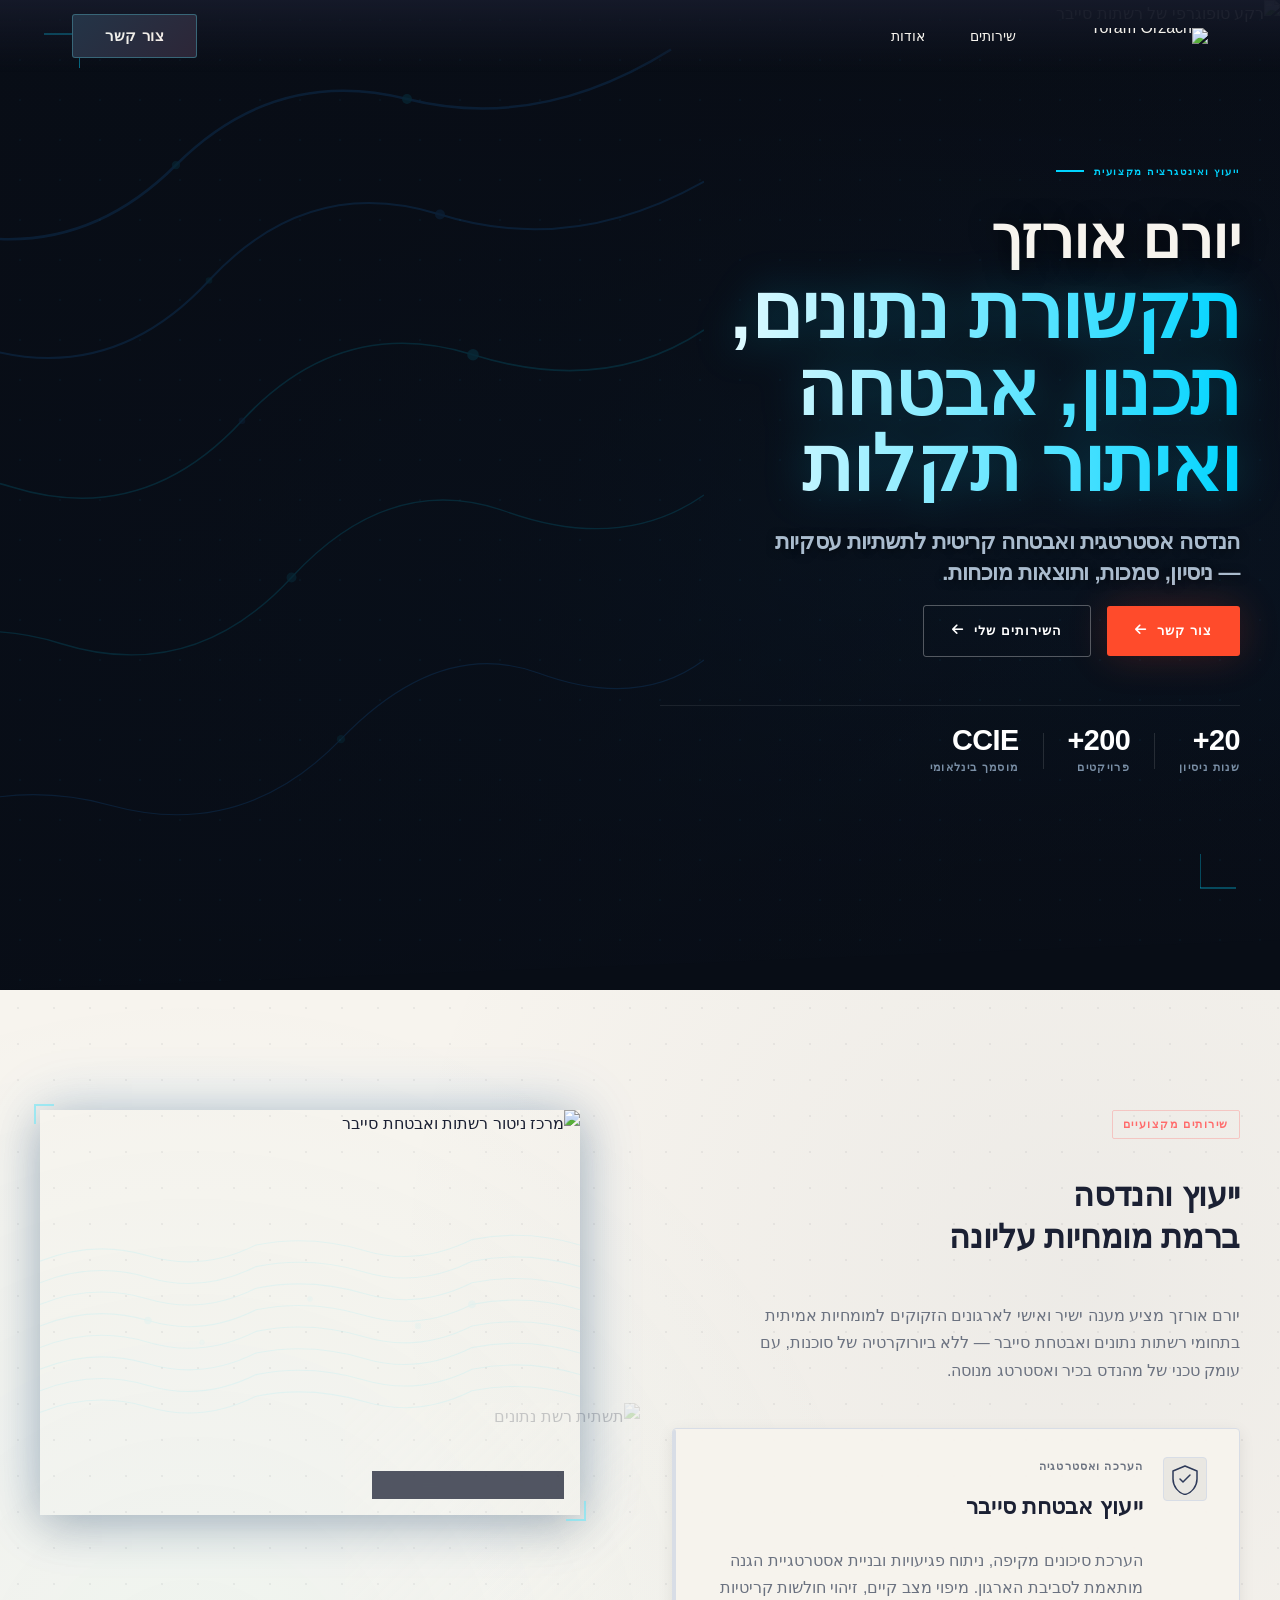
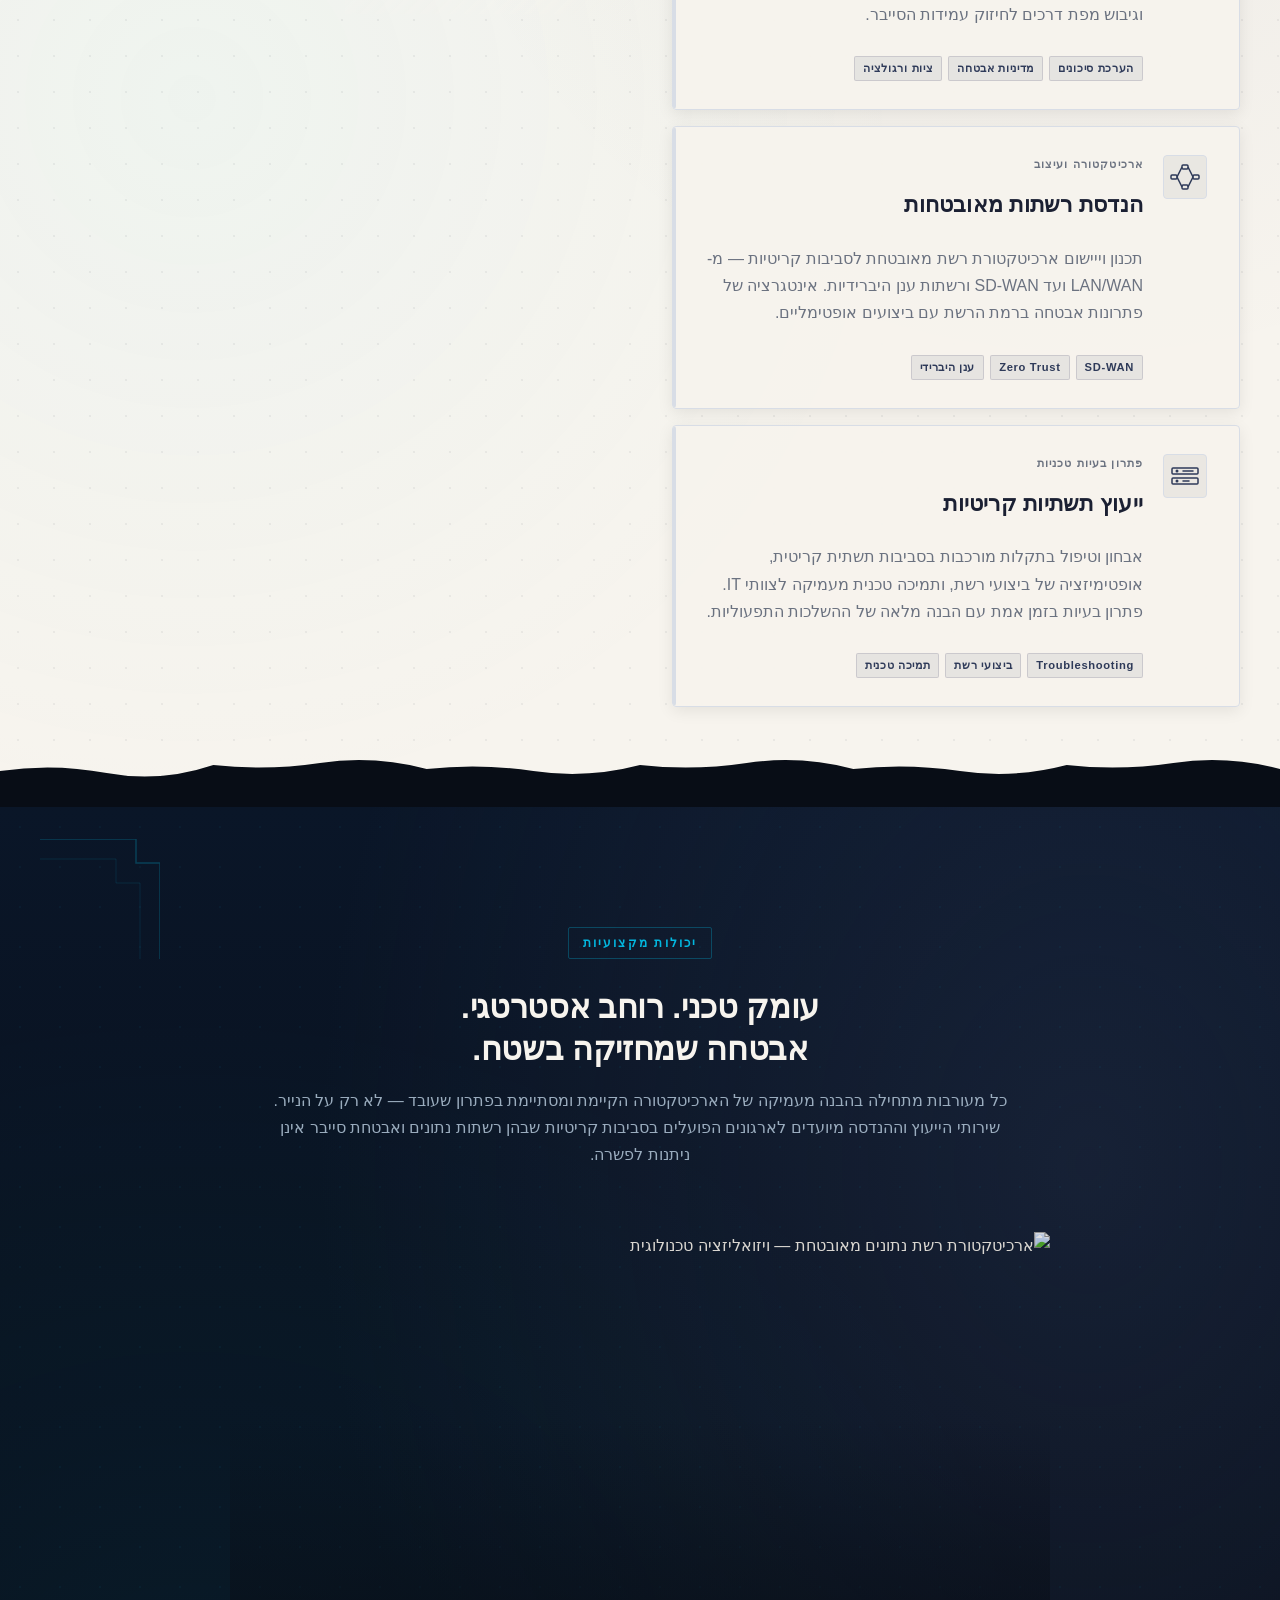
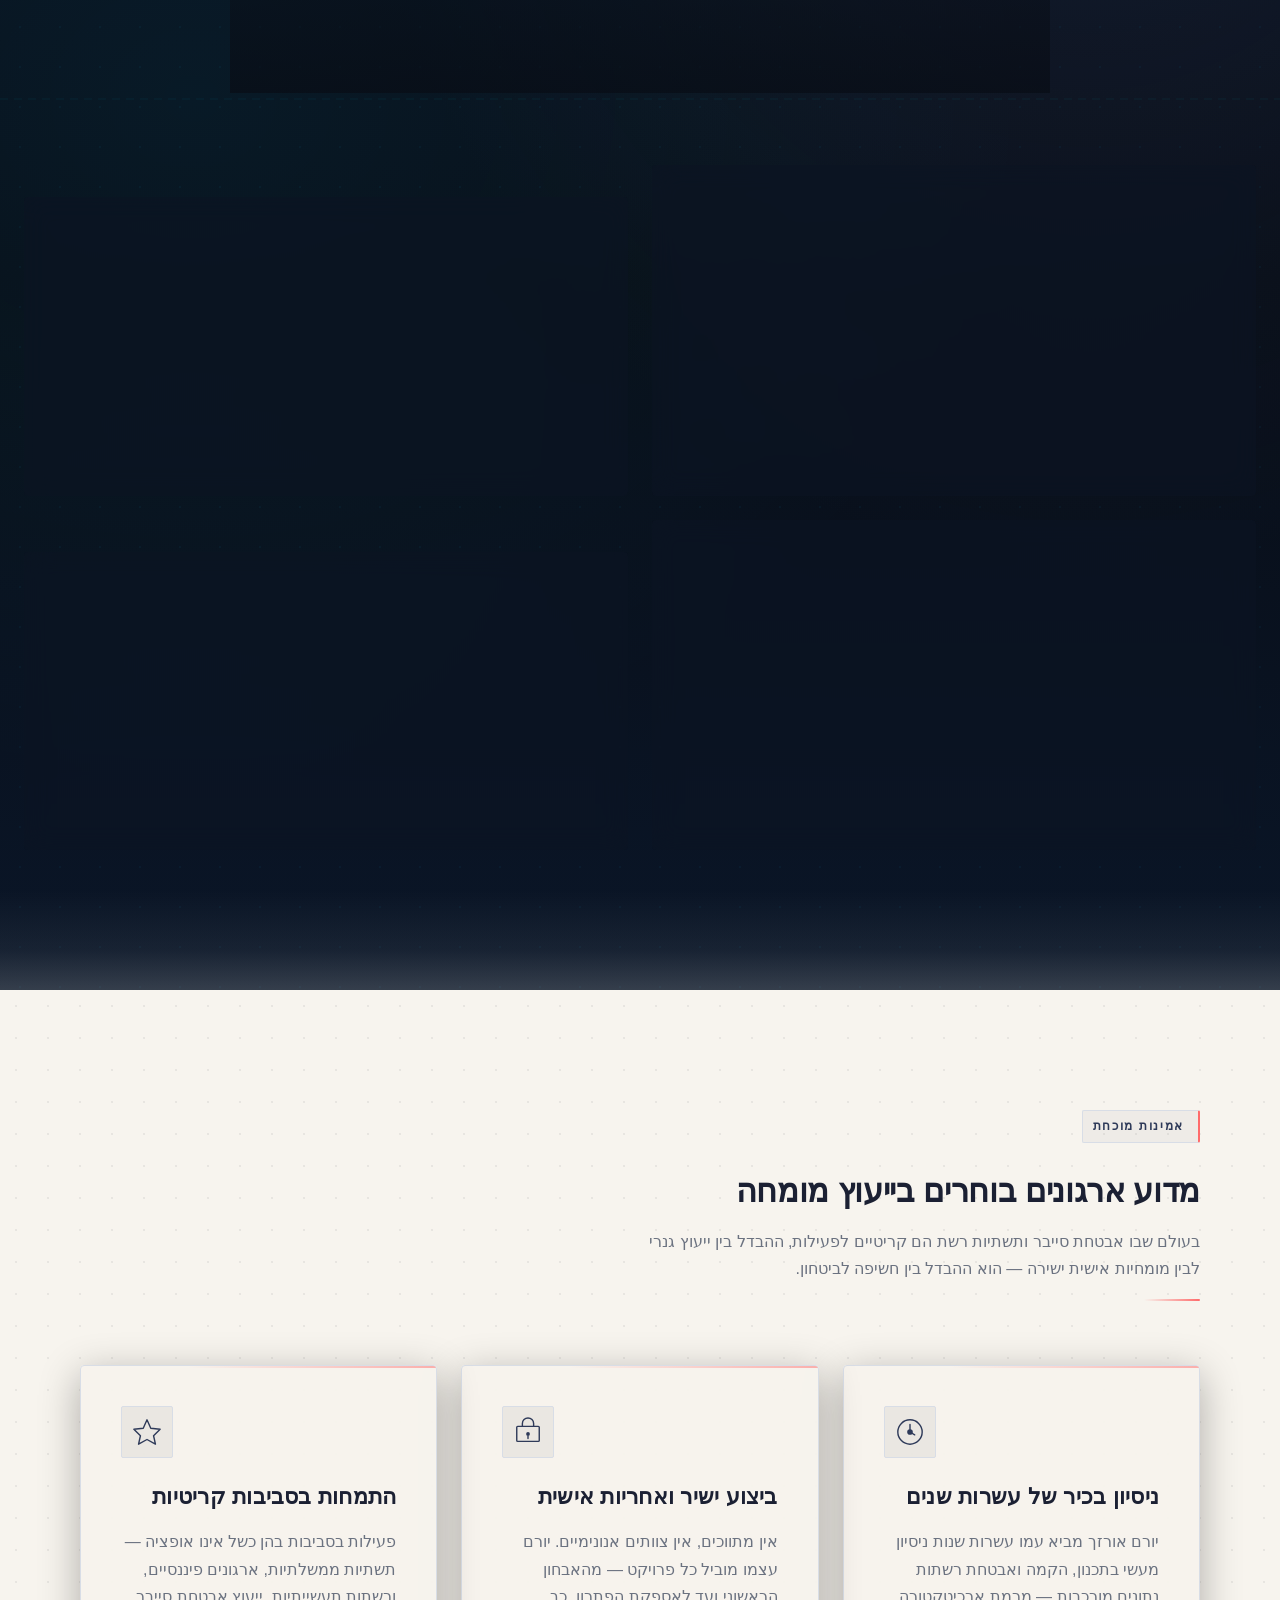
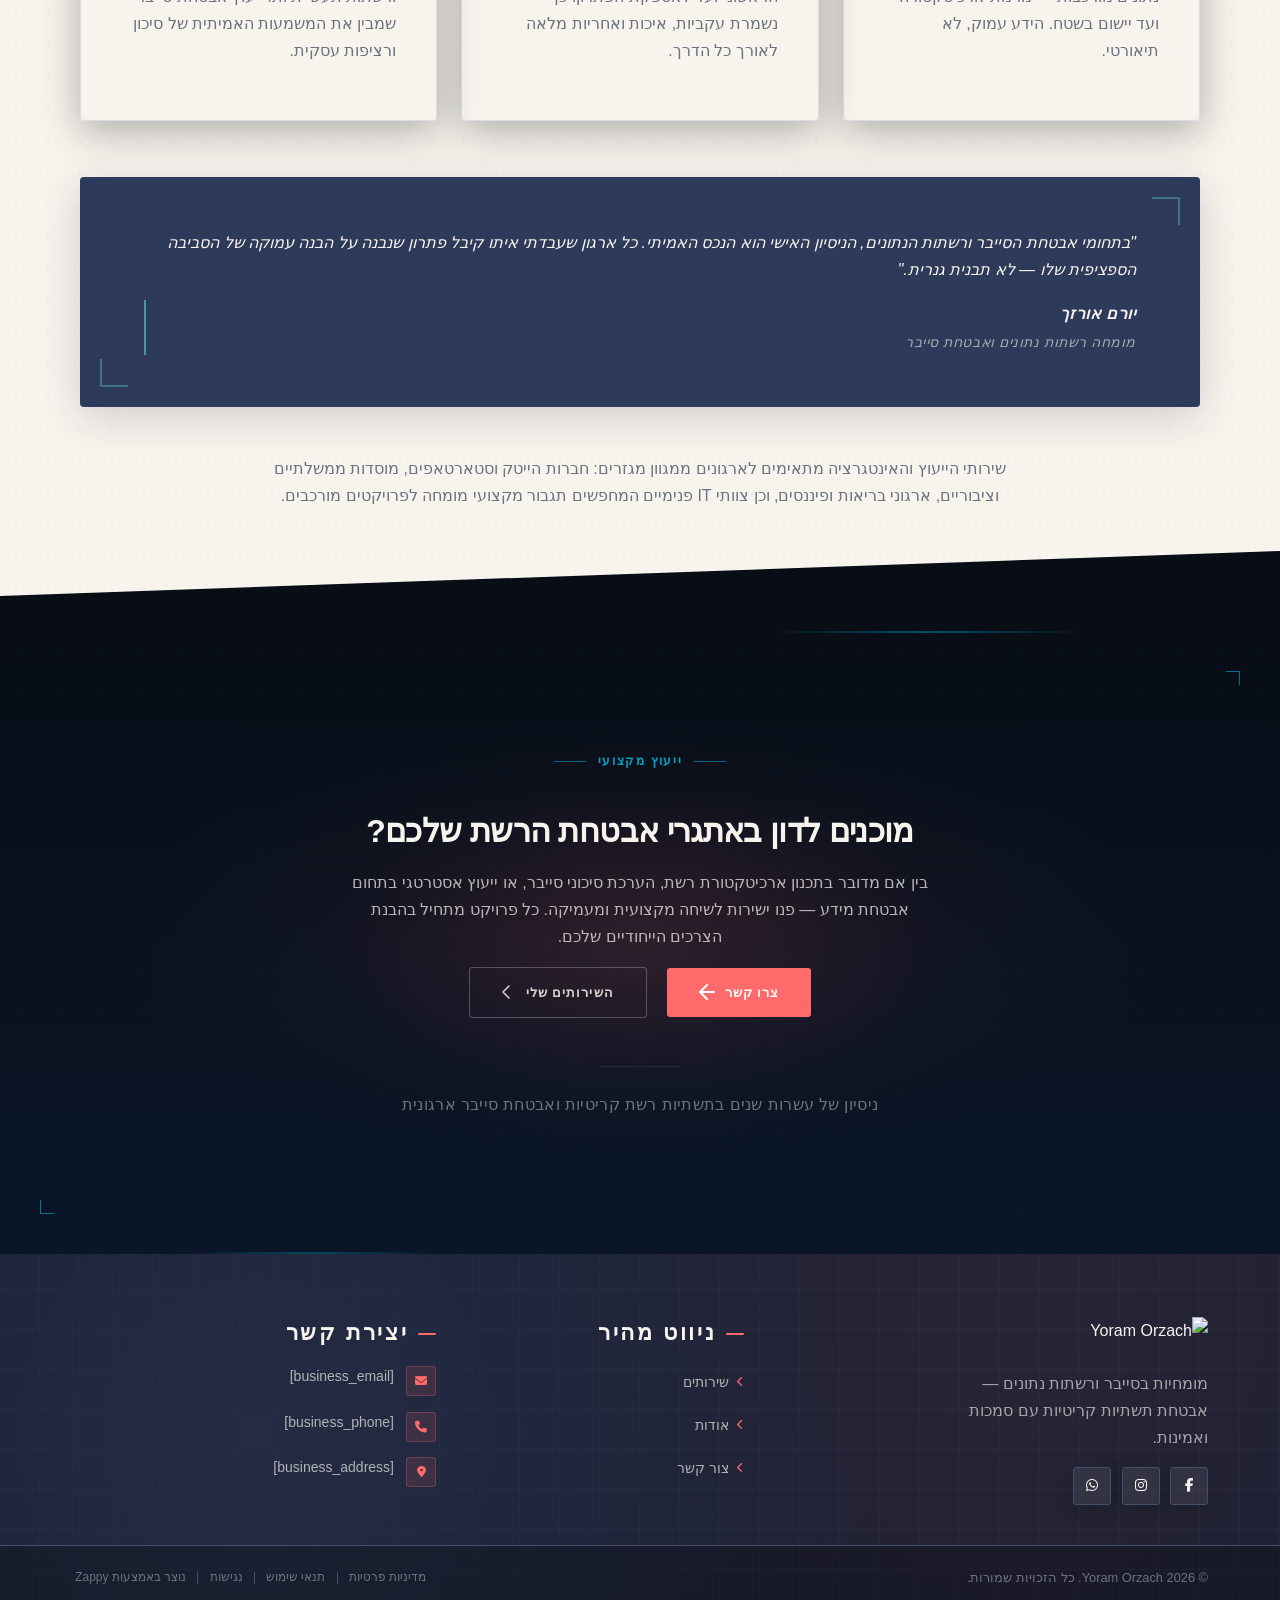
==== commit 0fd8b30d: "Background sync: Progressive GitHub Sync" ====
--- a/index.html
+++ b/index.html
@@ -849,7 +849,7 @@
       <!-- H1 -->
       <h1 class="index-hero-h1">
         <span class="index-hero-h1-main">יורם אורזך</span>
-        <span class="index-hero-h1-accent">רשתות נתונים<br>ואבטחת סייבר</span>
+        <span class="index-hero-h1-accent">תקשורת נתונים, תכנון, אבטחה ואיתור תקלות</span>
       </h1>
 
       <!-- Subtitle H3 -->
